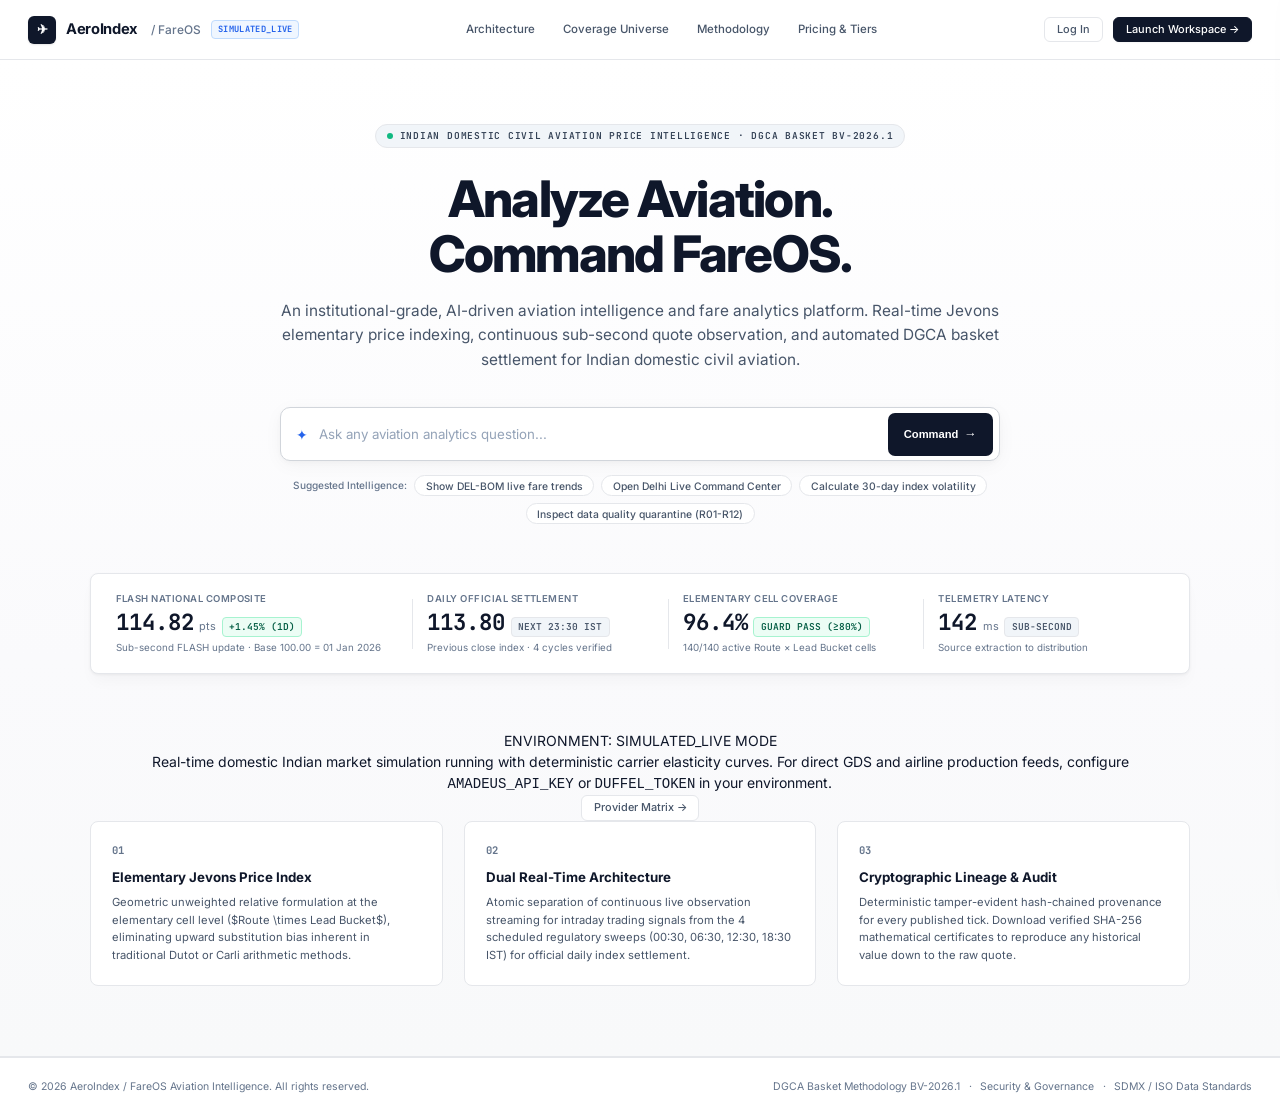
==== index.html @ e055ee06 "feat(ux): rebuild anomaly center into 25-chapter statistical anomaly and regime observatory" ====
<!DOCTYPE html>
<html lang="en">
<head>
  <meta charset="UTF-8">
  <meta name="viewport" content="width=device-width, initial-scale=1.0">
  <title>AeroIndex / FareOS — Real-Time Airfare Price Intelligence & Aviation Operating System</title>
  <meta name="description" content="Institutional airfare price intelligence platform for India. Real-time Jevons elementary index compilation, live Delhi departures command center, continuous observation streaming, and automated DGCA basket settlement.">
  <link rel="stylesheet" href="/styles.css">
  <link rel="preconnect" href="https://fonts.googleapis.com">
  <link rel="preconnect" href="https://fonts.gstatic.com" crossorigin>
  <link href="https://fonts.googleapis.com/css2?family=Inter:wght@400;500;600;700;800&family=JetBrains+Mono:wght@400;500;600;700&display=swap" rel="stylesheet">
</head>
<body class="light-mode">

  <!-- =========================================================================
       STAGE 1: PUBLIC WELCOME / LANDING PAGE (Editorial & Intelligent)
       ========================================================================= -->
  <div id="stage-landing" class="stage-view active">
    <!-- Public Header Navigation -->
    <header class="public-nav">
      <div class="public-nav-container">
        <div class="public-brand">
          <div class="brand-icon">✈</div>
          <span class="brand-title">AeroIndex</span>
          <span class="brand-sub">/ FareOS</span>
          <span class="brand-badge-mini" id="landing-mode-badge">SIMULATED_LIVE</span>
        </div>
        <div class="public-nav-links">
          <a href="#features" class="public-nav-link" id="link-product">Architecture</a>
          <a href="#coverage-universe" class="public-nav-link" id="link-coverage">Coverage Universe</a>
          <a href="#methodology" class="public-nav-link" id="link-documentation">Methodology</a>
          <a href="#pricing" class="public-nav-link" id="link-pricing">Pricing & Tiers</a>
        </div>
        <div class="public-nav-actions">
          <button class="btn btn-ghost" id="btn-landing-login">Log In</button>
          <button class="btn btn-primary" id="btn-landing-launch">Launch Workspace →</button>
        </div>
      </div>
    </header>

    <!-- Editorial Hero Section -->
    <section class="landing-hero">
      <div class="landing-hero-container">
        <div class="editorial-eyebrow">
          <span class="eyebrow-dot"></span>
          <span>INDIAN DOMESTIC CIVIL AVIATION PRICE INTELLIGENCE · DGCA BASKET BV-2026.1</span>
        </div>
        
        <h1 class="landing-title">
          Analyze Aviation.<br>Command FareOS.
        </h1>
        
        <p class="landing-subtitle">
          An institutional-grade, AI-driven aviation intelligence and fare analytics platform. Real-time Jevons elementary price indexing, continuous sub-second quote observation, and automated DGCA basket settlement for Indian domestic civil aviation.
        </p>

        <!-- Central Query Experience -->
        <div class="central-query-wrapper">
          <form class="central-query-box" id="landing-query-form">
            <span class="query-icon">✦</span>
            <input 
              type="text" 
              class="query-input" 
              id="landing-query-input" 
              placeholder="Ask any aviation analytics question..."
              autocomplete="off"
            />
            <button type="submit" class="query-submit-btn">
              <span>Command</span>
              <span class="query-arrow">→</span>
            </button>
          </form>

          <!-- Quick Action Pills -->
          <div class="quick-actions-strip">
            <span class="quick-actions-label">Suggested Intelligence:</span>
            <button class="quick-pill" data-query="Show DEL-BOM live fare trends" data-target="delhi-live">
              Show DEL-BOM live fare trends
            </button>
            <button class="quick-pill" data-query="Open Delhi Live Command Center" data-target="delhi-live">
              Open Delhi Live Command Center
            </button>
            <button class="quick-pill" data-query="Calculate 30-day index volatility" data-target="elasticity">
              Calculate 30-day index volatility
            </button>
            <button class="quick-pill" data-query="Inspect data quality quarantine" data-target="quality">
              Inspect data quality quarantine (R01-R12)
            </button>
          </div>
        </div>

        <!-- Live Intelligence Telegraph Strip -->
        <div class="landing-telegraph-card">
          <div class="telegraph-col hero-col">
            <span class="telegraph-label">Flash National Composite</span>
            <div class="telegraph-val-row">
              <span class="telegraph-val" id="landing-telegraph-flash">114.82</span>
              <span class="telegraph-unit">pts</span>
              <span class="kpi-badge" id="landing-telegraph-change">+1.45% (1D)</span>
            </div>
            <span class="telegraph-sub">Sub-second FLASH update · Base 100.00 = 01 Jan 2026</span>
          </div>

          <div class="telegraph-divider"></div>

          <div class="telegraph-col">
            <span class="telegraph-label">Daily Official Settlement</span>
            <div class="telegraph-val-row">
              <span class="telegraph-val">113.80</span>
              <span class="kpi-badge neutral">NEXT 23:30 IST</span>
            </div>
            <span class="telegraph-sub">Previous close index · 4 cycles verified</span>
          </div>

          <div class="telegraph-divider"></div>

          <div class="telegraph-col">
            <span class="telegraph-label">Elementary Cell Coverage</span>
            <div class="telegraph-val-row">
              <span class="telegraph-val">96.4%</span>
              <span class="kpi-badge">GUARD PASS (≥80%)</span>
            </div>
            <span class="telegraph-sub">140/140 active Route × Lead Bucket cells</span>
          </div>

          <div class="telegraph-divider"></div>

          <div class="telegraph-col">
            <span class="telegraph-label">Telemetry Latency</span>
            <div class="telegraph-val-row">
              <span class="telegraph-val">142</span>
              <span class="telegraph-unit">ms</span>
              <span class="kpi-badge neutral">SUB-SECOND</span>
            </div>
            <span class="telegraph-sub">Source extraction to distribution</span>
          </div>
        </div>

        <!-- Provider Status & Operational Notice -->
        <div class="landing-provider-banner">
          <div class="provider-banner-left">
            <div class="provider-mode-tag">
              <span class="mode-pulse"></span>
              <span>ENVIRONMENT: SIMULATED_LIVE MODE</span>
            </div>
            <p class="provider-banner-text">
              Real-time domestic Indian market simulation running with deterministic carrier elasticity curves. For direct GDS and airline production feeds, configure <code>AMADEUS_API_KEY</code> or <code>DUFFEL_TOKEN</code> in your environment.
            </p>
          </div>
          <button class="btn btn-ghost" id="btn-landing-prov-status">Provider Matrix →</button>
        </div>

        <!-- Editorial Architecture Overview (3 Pillars) -->
        <div class="landing-pillars-grid" id="features">
          <div class="pillar-card">
            <div class="pillar-num">01</div>
            <h3 class="pillar-title">Elementary Jevons Price Index</h3>
            <p class="pillar-desc">
              Geometric unweighted relative formulation at the elementary cell level ($Route \times Lead Bucket$), eliminating upward substitution bias inherent in traditional Dutot or Carli arithmetic methods.
            </p>
          </div>

          <div class="pillar-card">
            <div class="pillar-num">02</div>
            <h3 class="pillar-title">Dual Real-Time Architecture</h3>
            <p class="pillar-desc">
              Atomic separation of continuous live observation streaming for intraday trading signals from the 4 scheduled regulatory sweeps (00:30, 06:30, 12:30, 18:30 IST) for official daily index settlement.
            </p>
          </div>

          <div class="pillar-card">
            <div class="pillar-num">03</div>
            <h3 class="pillar-title">Cryptographic Lineage & Audit</h3>
            <p class="pillar-desc">
              Deterministic tamper-evident hash-chained provenance for every published tick. Download verified SHA-256 mathematical certificates to reproduce any historical value down to the raw quote.
            </p>
          </div>
        </div>
      </div>
    </section>

    <!-- Public Footer -->
    <footer class="public-footer">
      <div class="public-footer-container">
        <span>© 2026 AeroIndex / FareOS Aviation Intelligence. All rights reserved.</span>
        <div class="footer-links">
          <span>DGCA Basket Methodology BV-2026.1</span>
          <span>·</span>
          <span>Security & Governance</span>
          <span>·</span>
          <span>SDMX / ISO Data Standards</span>
        </div>
      </div>
    </footer>
  </div>

  <!-- =========================================================================
       STAGE 2: AUTHENTICATION (Chess.com-Style Focused Gateway)
       ========================================================================= -->
  <div id="stage-auth" class="stage-view">
    <div class="auth-page-container">
      <div class="auth-top-bar">
        <button class="btn btn-ghost" id="btn-auth-back">
          ← Back to AeroIndex
        </button>
        <div class="public-brand">
          <div class="brand-icon">✈</div>
          <span class="brand-title">AeroIndex</span>
          <span class="brand-sub">/ FareOS</span>
        </div>
        <div style="width: 140px;"></div>
      </div>

      <div class="auth-card-wrapper">
        <div class="auth-card">
          <div class="auth-card-header">
            <div class="auth-icon-badge">🔒</div>
            <h2 class="auth-card-title">Sign In to FareOS Workspace</h2>
            <p class="auth-card-subtitle">Institutional Access Gateway · Terminal v2.6</p>
          </div>

          <form id="auth-page-form" class="auth-form-content">
            <div class="form-group">
              <label class="form-label" for="page-auth-email">Email Address / Terminal ID</label>
              <div class="input-with-icon">
                <span class="input-icon">✉</span>
                <input 
                  type="email" 
                  class="form-input" 
                  id="page-auth-email" 
                  value="analyst@aeroindex.in" 
                  placeholder="analyst@aeroindex.in" 
                  required
                />
              </div>
            </div>

            <div class="form-group">
              <label class="form-label" for="page-auth-password">Password</label>
              <div class="input-with-icon">
                <span class="input-icon">🔑</span>
                <input 
                  type="password" 
                  class="form-input" 
                  id="page-auth-password" 
                  value="Admin@FareOS2026" 
                  placeholder="••••••••••••" 
                  required
                />
              </div>
            </div>

            <div class="auth-options-row">
              <label class="remember-label">
                <input type="checkbox" id="auth-remember-me" checked>
                <span>Remember this terminal</span>
              </label>
              <a href="#" class="forgot-link" id="link-forgot-pass">Forgot Password?</a>
            </div>

            <button type="submit" class="btn btn-primary auth-submit-btn" id="btn-login-page-submit">
              Log In to Workspace
            </button>
          </form>

          <div class="auth-divider">
            <span>OR SINGLE SIGN-ON</span>
          </div>

          <button type="button" class="btn btn-ghost auth-sso-btn" id="btn-sso-login">
            <span class="sso-badge">SSO</span>
            <span>Authenticate via Enterprise SAML / Okta</span>
          </button>

          <div class="auth-footer-note">
            Protected by SHA-256 session attestation and Argon2id key derivation.
          </div>
        </div>
      </div>
    </div>
  </div>

  <!-- =========================================================================
       STAGE 3: AUTHENTICATED WORKSPACE (Persistent Left Sidebar Architecture)
       ========================================================================= -->
  <div id="stage-workspace" class="stage-view">
    <div class="workspace-layout">
      <!-- Persistent Left Sidebar (38 Features Organized into 7 Groups) -->
      <aside class="workspace-sidebar">
        <!-- Brand & Workspace Switcher -->
        <div class="sidebar-brand-area">
          <div class="sidebar-brand-top">
            <div class="brand-icon">✈</div>
            <div>
              <span class="brand-title">AeroIndex</span>
              <span class="brand-sub">/ FareOS</span>
            </div>
          </div>
          <!-- Workspace Switcher Pill -->
          <div class="workspace-switcher" title="Active Airfare Intelligence Workspace">
            <div class="switcher-dot"></div>
            <div class="switcher-info">
              <span class="switcher-label">WORKSPACE</span>
              <span class="switcher-name">Delhi Live & DGCA National</span>
            </div>
            <span class="switcher-caret">▾</span>
          </div>
        </div>

        <!-- Sidebar Navigation List (All 38 Items) -->
        <nav class="sidebar-nav">
          
          <!-- GROUP 1: OVERVIEW & CORE ANALYTICS -->
          <div class="sidebar-section-label">OVERVIEW & CORE ANALYTICS</div>
          
          <button class="sidebar-nav-item active" data-tab="overview">
            <span class="nav-item-icon">📊</span>
            <span class="nav-item-num">01</span>
            <span class="nav-item-text">Overview Mission Control</span>
          </button>

          <button class="sidebar-nav-item live-pulse-item" data-tab="delhi-live">
            <span class="nav-item-icon">⚡</span>
            <span class="nav-item-num">02</span>
            <span class="nav-item-text">Delhi Live Command Center</span>
            <span class="sidebar-badge-live">LIVE</span>
          </button>

          <button class="sidebar-nav-item" data-tab="explorer">
            <span class="nav-item-icon">📈</span>
            <span class="nav-item-num">03</span>
            <span class="nav-item-text">Index Explorer</span>
          </button>

          <button class="sidebar-nav-item" data-tab="routes">
            <span class="nav-item-icon">🗺️</span>
            <span class="nav-item-num">04</span>
            <span class="nav-item-text">Route Intelligence & Heatmap</span>
          </button>

          <button class="sidebar-nav-item" data-tab="flights">
            <span class="nav-item-icon">🛫</span>
            <span class="nav-item-num">05</span>
            <span class="nav-item-text">Flight Intelligence</span>
          </button>

          <button class="sidebar-nav-item" data-tab="elasticity">
            <span class="nav-item-icon">📉</span>
            <span class="nav-item-num">06</span>
            <span class="nav-item-text">Lead-Time Intelligence</span>
          </button>

          <button class="sidebar-nav-item" data-tab="carriers">
            <span class="nav-item-icon">✈️</span>
            <span class="nav-item-num">07</span>
            <span class="nav-item-text">Carrier Intelligence</span>
          </button>

          <button class="sidebar-nav-item" data-tab="channels">
            <span class="nav-item-icon">🌐</span>
            <span class="nav-item-num">08</span>
            <span class="nav-item-text">Channel Intelligence</span>
          </button>

          <button class="sidebar-nav-item" data-tab="components">
            <span class="nav-item-icon">📑</span>
            <span class="nav-item-num">09</span>
            <span class="nav-item-text">Fare Components</span>
          </button>

          <button class="sidebar-nav-item" data-tab="waterfall">
            <span class="nav-item-icon">🌊</span>
            <span class="nav-item-num">10</span>
            <span class="nav-item-text">What-Moved Waterfall</span>
          </button>

          <button class="sidebar-nav-item" data-tab="forecast">
            <span class="nav-item-icon">🔮</span>
            <span class="nav-item-num">11</span>
            <span class="nav-item-text">Nowcast & Forecast</span>
          </button>

          <button class="sidebar-nav-item" data-tab="anomalies">
            <span class="nav-item-icon">⚠️</span>
            <span class="nav-item-num">12</span>
            <span class="nav-item-text">Anomaly Center</span>
          </button>

          <!-- GROUP 2: DATA & OPERATIONS -->
          <div class="sidebar-section-label">DATA & OPERATIONS</div>

          <button class="sidebar-nav-item" data-tab="coverage">
            <span class="nav-item-icon">🌐</span>
            <span class="nav-item-num">13</span>
            <span class="nav-item-text">National Coverage Matrix</span>
          </button>

          <button class="sidebar-nav-item" data-tab="sources">
            <span class="nav-item-icon">🔌</span>
            <span class="nav-item-num">14</span>
            <span class="nav-item-text">Source Health & Quotas</span>
          </button>

          <button class="sidebar-nav-item" data-tab="pipeline">
            <span class="nav-item-icon">⚙️</span>
            <span class="nav-item-num">15</span>
            <span class="nav-item-text">Pipeline Monitor</span>
          </button>

          <button class="sidebar-nav-item" data-tab="quality">
            <span class="nav-item-icon">🛡️</span>
            <span class="nav-item-num">16</span>
            <span class="nav-item-text">Quality Review (R01-R12)</span>
          </button>

          <button class="sidebar-nav-item" data-tab="events">
            <span class="nav-item-icon">📅</span>
            <span class="nav-item-num">17</span>
            <span class="nav-item-text">Festival & Event Calendar</span>
          </button>

          <!-- GROUP 3: RESEARCH & MODELING -->
          <div class="sidebar-section-label">RESEARCH & MODELING</div>

          <button class="sidebar-nav-item" data-tab="backtest">
            <span class="nav-item-icon">🧪</span>
            <span class="nav-item-num">18</span>
            <span class="nav-item-text">Backtest Lab (DGCA Replay)</span>
          </button>

          <button class="sidebar-nav-item" data-tab="scenario">
            <span class="nav-item-icon">🎛️</span>
            <span class="nav-item-num">19</span>
            <span class="nav-item-text">Scenario & Shock Lab</span>
          </button>

          <button class="sidebar-nav-item" data-tab="savings">
            <span class="nav-item-icon">💰</span>
            <span class="nav-item-num">20</span>
            <span class="nav-item-text">Booking Savings Simulator</span>
          </button>

          <button class="sidebar-nav-item" data-tab="cpi-bridge">
            <span class="nav-item-icon">🏛️</span>
            <span class="nav-item-num">21</span>
            <span class="nav-item-text">CPI Transport Bridge</span>
          </button>

          <button class="sidebar-nav-item" data-tab="saved-views">
            <span class="nav-item-icon">⭐</span>
            <span class="nav-item-num">22</span>
            <span class="nav-item-text">Saved Watchlists & Views</span>
          </button>

          <button class="sidebar-nav-item" data-tab="comparison">
            <span class="nav-item-icon">⚖️</span>
            <span class="nav-item-num">23</span>
            <span class="nav-item-text">Comparison Workspace</span>
          </button>

          <!-- GROUP 4: GOVERNANCE & TRUST -->
          <div class="sidebar-section-label">GOVERNANCE & TRUST</div>

          <button class="sidebar-nav-item" data-tab="methodology">
            <span class="nav-item-icon">📖</span>
            <span class="nav-item-num">24</span>
            <span class="nav-item-text">Methodology & Formulas</span>
          </button>

          <button class="sidebar-nav-item" data-tab="provenance">
            <span class="nav-item-icon">🔍</span>
            <span class="nav-item-num">25</span>
            <span class="nav-item-text">Data Lineage & Provenance</span>
          </button>

          <button class="sidebar-nav-item" data-tab="reproduce">
            <span class="nav-item-icon">🧮</span>
            <span class="nav-item-num">26</span>
            <span class="nav-item-text">Reproduce Number Sandbox</span>
          </button>

          <button class="sidebar-nav-item" data-tab="revisions">
            <span class="nav-item-icon">📝</span>
            <span class="nav-item-num">27</span>
            <span class="nav-item-text">Revision & Gatekeeper Log</span>
          </button>

          <button class="sidebar-nav-item" data-tab="audit-log">
            <span class="nav-item-icon">🔐</span>
            <span class="nav-item-num">28</span>
            <span class="nav-item-text">Tamper-Evident Audit Log</span>
          </button>

          <!-- GROUP 5: PLATFORM & DEVELOPERS -->
          <div class="sidebar-section-label">PLATFORM & DEVELOPERS</div>

          <button class="sidebar-nav-item" data-tab="reports">
            <span class="nav-item-icon">📄</span>
            <span class="nav-item-num">29</span>
            <span class="nav-item-text">Report Builder (PDF / SDMX)</span>
          </button>

          <button class="sidebar-nav-item" data-tab="api-dev">
            <span class="nav-item-icon">💻</span>
            <span class="nav-item-num">30</span>
            <span class="nav-item-text">API & Developer Explorer</span>
          </button>

          <button class="sidebar-nav-item" data-tab="datasets">
            <span class="nav-item-icon">💾</span>
            <span class="nav-item-num">31</span>
            <span class="nav-item-text">Versioned Dataset Releases</span>
          </button>

          <button class="sidebar-nav-item" data-tab="custom-index">
            <span class="nav-item-icon">🛠️</span>
            <span class="nav-item-num">32</span>
            <span class="nav-item-text">Custom Index Builder</span>
          </button>

          <button class="sidebar-nav-item" data-tab="custom-baskets">
            <span class="nav-item-icon">🧺</span>
            <span class="nav-item-num">33</span>
            <span class="nav-item-text">Custom Tenant Baskets</span>
          </button>

          <!-- GROUP 6: ADMINISTRATION -->
          <div class="sidebar-section-label">ADMINISTRATION</div>

          <button class="sidebar-nav-item" data-tab="users">
            <span class="nav-item-icon">👥</span>
            <span class="nav-item-num">34</span>
            <span class="nav-item-text">Users & RBAC Roles</span>
          </button>

          <button class="sidebar-nav-item" data-tab="security">
            <span class="nav-item-icon">🛡️</span>
            <span class="nav-item-num">35</span>
            <span class="nav-item-text">Security, MFA & Sessions</span>
          </button>

          <button class="sidebar-nav-item" data-tab="billing">
            <span class="nav-item-icon">💳</span>
            <span class="nav-item-num">36</span>
            <span class="nav-item-text">Billing, Quotas & Plans</span>
          </button>

          <button class="sidebar-nav-item" data-tab="tenant-settings">
            <span class="nav-item-icon">🏢</span>
            <span class="nav-item-num">37</span>
            <span class="nav-item-text">Tenant Settings</span>
          </button>

          <!-- GROUP 7: AI ASSISTANT -->
          <div class="sidebar-section-label">INTELLIGENCE AGENT</div>

          <button class="sidebar-nav-item ai-agent-item" data-tab="ai-analyst">
            <span class="nav-item-icon">✦</span>
            <span class="nav-item-num">38</span>
            <span class="nav-item-text">Ask AeroIndex AI Analyst</span>
          </button>

        </nav>

        <!-- Sidebar Footer -->
        <div class="sidebar-footer">
          <div class="sidebar-user-card">
            <div class="user-avatar">AA</div>
            <div class="user-details">
              <span class="user-name">Senior Airfare Analyst</span>
              <span class="user-role">DGCA Intelligence Desk</span>
            </div>
          </div>
          
          <div class="sidebar-system-mode">
            <span class="mode-dot"></span>
            <span>Light Mode · Calibrated</span>
          </div>

          <div class="sidebar-action-row">
            <button class="sidebar-link-btn" id="btn-sidebar-home" title="Return to Public Overview">
              <span>Home</span>
            </button>
            <span class="sidebar-action-divider">|</span>
            <button class="sidebar-link-btn" id="btn-sidebar-logout" title="Sign Out of Terminal">
              <span>Log Out</span>
            </button>
          </div>
        </div>
      </aside>

      <!-- Main Workspace Viewport -->
      <div class="workspace-main">
        <!-- Top Telemetry & Live Ticker Bar -->
        <header class="workspace-topbar">
          <!-- Live Ticker Ribbon -->
          <div class="topbar-ticker-container">
            <div class="ticker-label">
              <span>●</span> LIVE STREAM
            </div>
            <div class="ticker-viewport">
              <div class="ticker-track" id="ticker-track">
                <div class="ticker-item">
                  <span class="ticker-code">6E-2041</span>
                  <span class="ticker-route">DEL → BOM</span>
                  <span class="ticker-price">₹4,890</span>
                  <span class="ticker-latency">112ms</span>
                </div>
                <div class="ticker-item">
                  <span class="ticker-code">AI-805</span>
                  <span class="ticker-route">DEL → BLR</span>
                  <span class="ticker-price up">₹6,120</span>
                  <span class="ticker-latency">145ms</span>
                </div>
                <div class="ticker-item">
                  <span class="ticker-code">QP-1102</span>
                  <span class="ticker-route">DEL → BLR</span>
                  <span class="ticker-price">₹5,850</span>
                  <span class="ticker-latency">98ms</span>
                </div>
                <div class="ticker-item">
                  <span class="ticker-code">IX-1284</span>
                  <span class="ticker-route">DEL → GOI</span>
                  <span class="ticker-price">₹3,890</span>
                  <span class="ticker-latency">130ms</span>
                </div>
              </div>
            </div>
          </div>

          <!-- System Status Indicators & Telemetry -->
          <div class="topbar-system-indicators">
            <!-- Command Palette Trigger -->
            <button class="topbar-search-trigger" id="btn-cmd-palette" title="Universal Search (⌘K)">
              <span class="search-icon">🔍</span>
              <span class="search-placeholder">Search flights, routes, indices...</span>
              <kbd class="search-kbd">⌘K</kbd>
            </button>

            <span class="brand-badge" id="data-mode-badge">SIMULATED_LIVE</span>
            
            <div class="status-banner">
              <div class="status-pill">
                <div class="pulse-dot" id="pulse-indicator"></div>
                <span id="freshness-status-text">FRESH</span>
              </div>
              <div class="status-divider"></div>
              <div>
                <span class="header-telemetry-label">Latency:</span>
                <span id="e2e-latency-val" class="header-telemetry-val">142 ms</span>
              </div>
              <div class="status-divider"></div>
              <div>
                <span class="header-telemetry-label">Coverage:</span>
                <span id="coverage-val" class="header-telemetry-val">96.4%</span>
              </div>
              <div class="status-divider"></div>
              <div>
                <span class="header-telemetry-label">Quotes:</span>
                <span id="quote-count-val" class="header-telemetry-val">18,450</span>
              </div>
            </div>

            <!-- Workspace Action Controls -->
            <div class="topbar-actions">
              <button class="btn btn-ghost" id="btn-burst" title="Simulate immediate live observation burst">
                ⚡ Burst Ingest
              </button>
              <button class="btn btn-accent" id="btn-provenance" title="Inspect mathematical formula & cryptographic audit">
                Reproduce This #
              </button>
              <button class="btn btn-primary" id="btn-open-ai-chat" title="Open Ask AeroIndex AI Analyst">
                ✦ Ask AI
              </button>
            </div>
          </div>
        </header>

        <!-- Main Workspace Analytics Panes (Dynamic Content) -->
        <main class="workspace-content" id="workspace-content-pane">

          <!-- TAB 01: OVERVIEW MISSION CONTROL -->
          <section class="tab-pane active" id="pane-overview">
            <!-- Distinction Banner: Coverage Universe vs Official Index Basket -->
            <div class="concept-distinction-banner">
              <div class="distinction-tag">METHODOLOGICAL PRINCIPLE</div>
              <div class="distinction-text">
                <strong>Raw Coverage Universe (1,284 Flights / 40+ Destinations) ≠ Official Index Basket (20 DGCA Routes × 7 Lead Buckets = 140 Cells).</strong>
                Flights throughout India are continuously ingested, while the official index strictly applies DGCA passenger traffic weighting with an 80% coverage guard.
              </div>
            </div>

            <!-- 4 Primary Metric Tiles -->
            <div class="kpi-grid">
              <!-- Visual Hero: Flash National Composite -->
              <div class="kpi-card hero-kpi">
                <div class="kpi-header">
                  <span class="kpi-label">Flash National Composite</span>
                  <span class="kpi-badge" id="kpi-change-badge">+1.45% (1D)</span>
                </div>
                <div class="kpi-value" id="kpi-index-val">
                  114.82
                  <span class="kpi-value-unit">pts</span>
                </div>
                <div class="kpi-subtext">Base 100.00 = 01 Jan 2026 · Sub-second FLASH update</div>
              </div>

              <!-- Metric 2: Elementary Cell Coverage -->
              <div class="kpi-card">
                <div class="kpi-header">
                  <span class="kpi-label">Elementary Cell Coverage</span>
                  <span class="kpi-badge" id="kpi-guard-badge">GUARD PASS (≥80%)</span>
                </div>
                <div class="kpi-value" id="kpi-coverage-val">
                  96.4%
                </div>
                <div class="kpi-subtext">140/140 active Route × Lead Bucket cells</div>
              </div>

              <!-- Metric 3: Live Observation Latency -->
              <div class="kpi-card">
                <div class="kpi-header">
                  <span class="kpi-label">Live Observation Latency</span>
                  <span class="kpi-badge neutral">SUB-SECOND</span>
                </div>
                <div class="kpi-value" id="kpi-latency-val">
                  142 <span class="kpi-value-unit">ms</span>
                </div>
                <div class="kpi-subtext">Source extraction to index tick distribution</div>
              </div>

              <!-- Metric 4: Daily Official Settlement -->
              <div class="kpi-card">
                <div class="kpi-header">
                  <span class="kpi-label">Daily Official Settlement</span>
                  <span class="kpi-badge neutral">NEXT 23:30 IST</span>
                </div>
                <div class="kpi-value">
                  113.80
                </div>
                <div class="kpi-subtext">Previous Close Settled Index · 4 Cycles Verified</div>
              </div>
            </div>

            <!-- Chart & Top Metro Corridors Split -->
            <div class="grid-2-col">
              <!-- Institutional Analytics Chart -->
              <div class="glass-panel chart-container">
                <div class="chart-header">
                  <div>
                    <h2 class="chart-title">AeroIndex Trend — National Composite (APIX-NAT-COMP)</h2>
                    <div class="chart-subtitle">
                      Geometric Jevons calculation with DGCA passenger traffic weighting
                    </div>
                  </div>
                  <div class="chart-controls">
                    <button class="filter-btn" data-days="7">7D</button>
                    <button class="filter-btn active" data-days="30">30D</button>
                    <button class="filter-btn" data-days="90">90D</button>
                  </div>
                </div>
                
                <div class="chart-wrapper">
                  <div class="chart-tooltip" id="chart-tooltip">
                    <div class="chart-tooltip-date" id="tooltip-date">24 Sep 2026</div>
                    <div class="chart-tooltip-value" id="tooltip-val">114.82 pts</div>
                  </div>
                  <svg class="svg-chart" id="primary-chart" viewBox="0 0 800 310">
                    <defs>
                      <linearGradient id="chartGrad" x1="0" y1="0" x2="0" y2="1">
                        <stop offset="0%" stop-color="#2563EB" stop-opacity="0.08"/>
                        <stop offset="100%" stop-color="#2563EB" stop-opacity="0.00"/>
                      </linearGradient>
                    </defs>
                    <g id="chart-grid"></g>
                    <path id="chart-area" d="" fill="url(#chartGrad)"/>
                    <path id="chart-line" d="" fill="none" stroke="#2563EB" stroke-width="2" stroke-linecap="round"/>
                    <line id="chart-crosshair" x1="0" y1="0" x2="0" y2="280" stroke="#CBD5E1" stroke-width="1" stroke-dasharray="3 3" style="display: none;"/>
                    <circle id="chart-current-point" cx="770" cy="80" r="4.5" fill="#2563EB" stroke="#FFFFFF" stroke-width="2"/>
                  </svg>
                </div>
              </div>

              <!-- Top Metro Corridors Institutional Table -->
              <div class="glass-panel table-card">
                <div class="chart-header">
                  <div>
                    <h3 class="chart-title">Top Metro Corridors</h3>
                    <div class="chart-subtitle">High-density passenger trunk routes</div>
                  </div>
                  <span class="brand-badge">LIVE</span>
                </div>
                <table class="heatmap-table">
                  <thead>
                    <tr>
                      <th>Route</th>
                      <th>Avg Fare</th>
                      <th>1D Index</th>
                    </tr>
                  </thead>
                  <tbody id="top-routes-tbody">
                    <tr>
                      <td><span class="route-code-badge">DEL-BOM</span></td>
                      <td>₹4,890</td>
                      <td><span class="heat-cell heat-high">116.4</span></td>
                    </tr>
                    <tr>
                      <td><span class="route-code-badge">DEL-BLR</span></td>
                      <td>₹6,240</td>
                      <td><span class="heat-cell heat-high">118.2</span></td>
                    </tr>
                    <tr>
                      <td><span class="route-code-badge">BOM-BLR</span></td>
                      <td>₹3,920</td>
                      <td><span class="heat-cell heat-mid">112.5</span></td>
                    </tr>
                    <tr>
                      <td><span class="route-code-badge">DEL-HYD</span></td>
                      <td>₹4,560</td>
                      <td><span class="heat-cell heat-mid">113.1</span></td>
                    </tr>
                    <tr>
                      <td><span class="route-code-badge">BOM-GOI</span></td>
                      <td>₹3,410</td>
                      <td><span class="heat-cell heat-low">108.9</span></td>
                    </tr>
                  </tbody>
                </table>
              </div>
            </div>
          </section>

          <!-- TAB 02: DELHI LIVE COMMAND CENTER -->
          <section class="tab-pane" id="pane-delhi-live">
            <!-- Delhi Command Center Header Ribbon -->
            <div class="delhi-live-top-ribbon">
              <div class="ribbon-brand">
                <span class="live-dot-pulse"></span>
                <div>
                  <h2 class="delhi-title">DELHI / IGI (DEL) DOMESTIC COMMAND CENTER</h2>
                  <div class="delhi-sub">Indira Gandhi International Airport · Real-Time Departure & Fare Stream</div>
                </div>
              </div>

              <div class="delhi-telemetry-group">
                <div class="telemetry-box">
                  <span class="telemetry-lbl">FLIGHTS DISCOVERED</span>
                  <span class="telemetry-num" id="delhi-tracked-count">84 departures</span>
                </div>
                <div class="telemetry-box">
                  <span class="telemetry-lbl">DESTINATIONS</span>
                  <span class="telemetry-num">40+ connected</span>
                </div>
                <div class="telemetry-box">
                  <span class="telemetry-lbl">AUTO-REFRESH</span>
                  <span class="telemetry-num status-active">10s (ACTIVE)</span>
                </div>
                <div class="telemetry-box">
                  <span class="telemetry-lbl">SOURCE MODE</span>
                  <span class="telemetry-num" id="delhi-source-mode">SIMULATED_LIVE</span>
                </div>
              </div>
            </div>

            <!-- Delhi Flight Departures Live Table -->
            <div class="glass-panel table-card" style="margin-bottom: 1.5rem;">
              <div class="chart-header">
                <div>
                  <h3 class="chart-title">Live Domestic Departures & Spot Fares (Indira Gandhi Airport)</h3>
                  <div class="chart-subtitle">All scheduled passenger flights, operating carriers, and decomposed fare families</div>
                </div>
                <div class="table-actions">
                  <input type="text" class="table-search-input" id="delhi-flight-search" placeholder="Filter by flight or destination (e.g. BOM, AI805)..." />
                </div>
              </div>
              <div class="table-scroll-container">
                <table class="heatmap-table live-departures-table">
                  <thead>
                    <tr>
                      <th>Flight</th>
                      <th>Airline</th>
                      <th>Dest</th>
                      <th>Sched Dep</th>
                      <th>Term</th>
                      <th>Aircraft</th>
                      <th>Status</th>
                      <th>Fare Family</th>
                      <th>Base Fare</th>
                      <th>Taxes & Fees</th>
                      <th>Total Fare</th>
                      <th>Seats</th>
                      <th>Freshness</th>
                      <th>Price Move</th>
                    </tr>
                  </thead>
                  <tbody id="delhi-departures-tbody">
                    <!-- Populated dynamically via JS -->
                  </tbody>
                </table>
              </div>
            </div>

            <!-- Delhi Visual Analytics Split: Airport Flow Map & Price Movement Feed -->
            <div class="grid-2-col">
              <!-- Radial Flow Map -->
              <div class="glass-panel flow-map-container">
                <div class="chart-header">
                  <div>
                    <h3 class="chart-title">Delhi Radial Corridor Flow & Price Pressure</h3>
                    <div class="chart-subtitle">Thickness represents scheduled daily frequency; node size indicates seat volume</div>
                  </div>
                </div>
                <svg class="delhi-radial-map-svg" viewBox="0 0 600 460" id="delhi-radial-svg">
                  <!-- Generated dynamically in JS -->
                </svg>
              </div>

              <!-- Live Price Movement Feed -->
              <div class="glass-panel table-card">
                <div class="chart-header">
                  <div>
                    <h3 class="chart-title">Live Spot Price Movement Feed</h3>
                    <div class="chart-subtitle">Real-time quote revalidations and price velocity</div>
                  </div>
                  <span class="brand-badge">STREAMING</span>
                </div>
                <div class="live-movements-stream" id="delhi-movements-feed">
                  <!-- Populated dynamically via JS -->
                </div>
              </div>
            </div>
          </section>

          <!-- TAB 03: INDEX EXPLORER -->
          <section class="tab-pane" id="pane-explorer">
            <div class="glass-panel chart-container" style="margin-bottom: 1.5rem;">
              <div class="chart-header">
                <div>
                  <h2 class="chart-title">Multi-Series Comparison Explorer</h2>
                  <div class="chart-subtitle">Compare National Composite vs Top-6 Metro vs Regional Connect</div>
                </div>
                <div style="display: flex; gap: 0.5rem;">
                  <button class="btn btn-ghost" id="btn-export-csv">Export CSV</button>
                  <button class="btn btn-ghost" id="btn-export-json">Export SDMX-JSON</button>
                </div>
              </div>
              <div style="display: flex; gap: 1.5rem; margin-bottom: 1rem; font-size: 0.78rem;">
                <label style="display: flex; align-items: center; gap: 0.4rem; color: var(--navy-900); font-weight: 500;">
                  <span style="display: inline-block; width: 10px; height: 10px; background: #2563EB; border-radius: 2px;"></span>
                  APIX-NAT-COMP (National Composite)
                </label>
                <label style="display: flex; align-items: center; gap: 0.4rem; color: var(--navy-900); font-weight: 500;">
                  <span style="display: inline-block; width: 10px; height: 10px; background: #059669; border-radius: 2px;"></span>
                  APIX-METRO (Top-6 Metro)
                </label>
                <label style="display: flex; align-items: center; gap: 0.4rem; color: var(--navy-900); font-weight: 500;">
                  <span style="display: inline-block; width: 10px; height: 10px; background: #D97706; border-radius: 2px;"></span>
                  APIX-REGIONAL (Regional Connect)
                </label>
              </div>
              <svg class="svg-chart" id="multi-chart" viewBox="0 0 800 310"></svg>
            </div>
          </section>

          <!-- TAB 04: ROUTE INTELLIGENCE & HEATMAP (RETHOUGHT MASTER ANALYTICAL STORY) -->
          <section class="tab-pane" id="pane-routes">
            <div class="route-intel-story-wrapper">

              <!-- =========================================================================
                   COMMAND HEADER
                   ========================================================================= -->
              <div class="command-header-box">
                <div class="story-eyebrow">
                  <span class="eyebrow-dot"></span>
                  <span>CIVIL AVIATION PRICE INTELLIGENCE · DGCA BASKET BV-2026.1</span>
                </div>
                <h1 class="story-title">ROUTE INTELLIGENCE</h1>
                <p class="story-subtitle">
                  India Domestic Fare Network — Real-time visibility into where domestic airfare is moving, how fast it is moving, and what is driving the change across Delhi departure corridors.
                </p>

                <!-- High-Level Real-Time Metrics Strip -->
                <div class="command-metrics-grid">
                  <div class="command-stat-card">
                    <span class="command-stat-num">42</span>
                    <span class="command-stat-lbl">Domestic Destinations</span>
                  </div>
                  <div class="command-stat-card">
                    <span class="command-stat-num">20</span>
                    <span class="command-stat-lbl">Basket Corridors</span>
                  </div>
                  <div class="command-stat-card">
                    <span class="command-stat-num" id="stat-tracked-flights">84</span>
                    <span class="command-stat-lbl">Flights Tracked</span>
                  </div>
                  <div class="command-stat-card">
                    <span class="command-stat-num" id="stat-quote-count">18,450</span>
                    <span class="command-stat-lbl">Quote Observations</span>
                  </div>
                  <div class="command-stat-card">
                    <span class="command-stat-num">4</span>
                    <span class="command-stat-lbl">Operating Carriers</span>
                  </div>
                  <div class="command-stat-card">
                    <span class="command-stat-num" id="stat-latency-ms">142 ms</span>
                    <span class="command-stat-lbl">Telemetry Latency</span>
                  </div>
                  <div class="command-stat-card">
                    <span class="command-stat-num" style="color: #6B21A8; font-size: 1.05rem;" id="stat-data-mode">SIMULATED_LIVE</span>
                    <span class="command-stat-lbl">Environment State</span>
                  </div>
                </div>

                <!-- Global Analytical Controls Bar -->
                <div class="command-controls-strip">
                  <div class="control-pill-group">
                    <span>Origin Hub:</span>
                    <select class="control-select-sleek" id="ctrl-origin-hub" disabled>
                      <option value="DEL" selected>DEL (Indira Gandhi Int'l, New Delhi)</option>
                    </select>
                  </div>
                  <div class="control-pill-group">
                    <span>Network:</span>
                    <select class="control-select-sleek" id="ctrl-network-type">
                      <option value="DOM" selected>India Domestic Network</option>
                      <option value="BASKET">Formal DGCA 20-Route Basket Only</option>
                    </select>
                  </div>
                  <div class="control-pill-group">
                    <span>Time Window:</span>
                    <select class="control-select-sleek" id="ctrl-time-window">
                      <option value="LIVE" selected>Live Rolling 4-Hour Window</option>
                      <option value="24H">Last 24 Hours</option>
                      <option value="7D">Trailing 7 Days</option>
                      <option value="30D">Trailing 30 Days</option>
                    </select>
                  </div>
                  <div class="control-pill-group">
                    <span>Carrier:</span>
                    <select class="control-select-sleek" id="ctrl-carrier-filter">
                      <option value="ALL" selected>All Carriers (6E, AI, SG, QP)</option>
                      <option value="6E">IndiGo (6E)</option>
                      <option value="AI">Air India (AI)</option>
                      <option value="SG">SpiceJet (SG)</option>
                      <option value="QP">Akasa Air (QP)</option>
                    </select>
                  </div>
                  <div class="control-pill-group">
                    <span>Metric:</span>
                    <select class="control-select-sleek" id="ctrl-metric-select" onchange="updateStoryMetrics(this.value)">
                      <option value="JEVONS" selected>Elementary Jevons Price (₹)</option>
                      <option value="DELTA">24-Hour Price Movement (%)</option>
                      <option value="VOLATILITY">Corridor Volatility (σ)</option>
                    </select>
                  </div>
                  <span class="data-state-pill state-calculated" style="margin-left: auto;">CALCULATED & VERIFIED</span>
                </div>
              </div>

              <!-- =========================================================================
                   SECTION 01: INDIA DOMESTIC AVIATION CORRIDOR FLOW MAP (VISUAL HERO)
                   ========================================================================= -->
              <div class="story-section">
                <div class="story-header">
                  <div class="story-eyebrow">
                    <span class="story-num-badge">01</span>
                    <span>GEOSPATIAL CORRIDOR FLOW & PRICE PRESSURES</span>
                  </div>
                  <h2 class="story-title">India Domestic Aviation Corridor Flow Map</h2>
                  <p class="story-subtitle">
                    Live spatial representation of direct departures from Delhi (DEL). Arc thickness corresponds to scheduled daily departure frequencies; arc intensity reflects real-time price acceleration. Click any corridor or airport to focus the downstream analytical story.
                  </p>
                </div>

                <div class="india-map-container" id="india-map-hero-wrapper">
                  <!-- Floating Map Top-Right Controls -->
                  <div class="map-floating-panel map-floating-controls">
                    <div style="font-size: 0.72rem; font-weight: 700; color: var(--navy-900); text-transform: uppercase;">Map View Mode</div>
                    <div style="display: flex; gap: 0.35rem;">
                      <button class="btn btn-ghost active" style="padding: 0.25rem 0.5rem; font-size: 0.72rem;" id="btn-map-metric-fare" onclick="setMapMetric('FARE')">Spot Fare</button>
                      <button class="btn btn-ghost" style="padding: 0.25rem 0.5rem; font-size: 0.72rem;" id="btn-map-metric-pct" onclick="setMapMetric('PCT')">% Move</button>
                      <button class="btn btn-ghost" style="padding: 0.25rem 0.5rem; font-size: 0.72rem;" id="btn-map-metric-freq" onclick="setMapMetric('FREQ')">Frequency</button>
                    </div>
                    <div style="display: flex; gap: 0.35rem; margin-top: 0.25rem;">
                      <button class="btn btn-ghost active" style="padding: 0.2rem 0.45rem; font-size: 0.68rem;" onclick="filterMapAirports('ALL')">All 42 Hubs</button>
                      <button class="btn btn-ghost" style="padding: 0.2rem 0.45rem; font-size: 0.68rem;" onclick="filterMapAirports('METRO')">Top 6 Metros</button>
                      <button class="btn btn-ghost" style="padding: 0.2rem 0.45rem; font-size: 0.68rem;" onclick="filterMapAirports('REGIONAL')">Regional</button>
                    </div>
                  </div>

                  <!-- Floating Map Bottom-Left Legend -->
                  <div class="map-floating-panel map-floating-legend">
                    <div style="font-weight: 700; color: var(--navy-900); margin-bottom: 0.2rem;">Map Legend</div>
                    <div style="display: flex; align-items: center; gap: 0.5rem;">
                      <span style="display: inline-block; width: 22px; height: 3px; background: #F43F5E;"></span>
                      <span>Price Surge (&gt;+5%)</span>
                    </div>
                    <div style="display: flex; align-items: center; gap: 0.5rem;">
                      <span style="display: inline-block; width: 22px; height: 3px; background: #10B981;"></span>
                      <span>Price Easing (&lt;−3%)</span>
                    </div>
                    <div style="display: flex; align-items: center; gap: 0.5rem;">
                      <span style="display: inline-block; width: 22px; height: 2px; background: #2563EB;"></span>
                      <span>Stable Flow (±3%)</span>
                    </div>
                    <div style="display: flex; align-items: center; gap: 0.5rem;">
                      <span style="display: inline-block; width: 8px; height: 8px; border-radius: 50%; background: #0F172A; border: 2px solid #F59E0B;"></span>
                      <span>DEL Primary Hub</span>
                    </div>
                  </div>

                  <!-- SVG Map with True Geodetic Projections & Flight Arcs -->
                  <svg class="india-flow-svg" viewBox="0 0 950 680" id="india-corridor-flow-svg">
                    <!-- Populated dynamically via JS renderIndiaFlowMap() -->
                  </svg>

                  <!-- Dynamic Map Hover Tooltip -->
                  <div class="map-interactive-tooltip" id="map-route-tooltip">
                    <!-- Populated dynamically on hover -->
                  </div>
                </div>
              </div>

              <!-- =========================================================================
                   SECTION 02: WHAT IS MOVING RIGHT NOW? (LIVE NETWORK PULSE)
                   ========================================================================= -->
              <div class="story-section">
                <div class="story-header">
                  <div class="story-eyebrow">
                    <span class="story-num-badge">02</span>
                    <span>HIGH-FREQUENCY TELEMETRY & VELOCITY</span>
                  </div>
                  <h2 class="story-title">What is Moving Right Now?</h2>
                  <p class="story-subtitle">
                    Live price velocity across the Delhi domestic network. Ranked corridor velocity reflects price drift over rolling observation cycles, paired with atomic incoming quote telemetry.
                  </p>
                </div>

                <div class="network-pulse-grid">
                  <!-- Left: Ranked Corridor Price Velocity Bars -->
                  <div class="glass-panel" style="background: #FFFFFF; padding: 1.5rem; border-radius: 8px;">
                    <div style="display: flex; justify-content: space-between; align-items: center; margin-bottom: 1rem;">
                      <div>
                        <h4 style="font-size: 0.9rem; font-weight: 700; color: var(--navy-900);">Ranked Corridor Movement (24h Price Shift)</h4>
                        <span style="font-size: 0.75rem; color: var(--text-muted);">Comparing current rolling elementary prices against baseline close</span>
                      </div>
                      <span class="data-state-pill state-calculated">CALCULATED</span>
                    </div>
                    <div class="velocity-bar-list" id="ranked-velocity-bars">
                      <!-- Rendered dynamically via JS -->
                    </div>
                  </div>

                  <!-- Right: Real-Time Quote Telemetry Feed -->
                  <div class="glass-panel" style="background: #FFFFFF; padding: 1.5rem; border-radius: 8px;">
                    <div style="display: flex; justify-content: space-between; align-items: center; margin-bottom: 1rem;">
                      <div>
                        <h4 style="font-size: 0.9rem; font-weight: 700; color: var(--navy-900);">Live Quote Ingestion Stream</h4>
                        <span style="font-size: 0.75rem; color: var(--text-muted);">Atomic fare quotes processed by R01-R12</span>
                      </div>
                      <span class="brand-badge">STREAMING</span>
                    </div>
                    <div class="live-movements-stream" id="live-route-stream-feed" style="max-height: 440px; overflow-y: auto;">
                      <!-- Real-time quote cards injected via JS -->
                    </div>
                  </div>
                </div>
              </div>

              <!-- =========================================================================
                   SECTION 03: LEAD-TIME PRICE INTELLIGENCE (FULL-WIDTH MATRIX)
                   ========================================================================= -->
              <div class="story-section">
                <div class="story-header">
                  <div class="story-eyebrow">
                    <span class="story-num-badge">03</span>
                    <span>ADVANCE PURCHASE DYNAMICS & YIELD TIERS</span>
                  </div>
                  <h2 class="story-title">How Early You Book Changes What You Pay</h2>
                  <p class="story-subtitle">
                    Fare behavior across advance-purchase windows for the Delhi domestic network. Moving from L60 (31–60 days advance) to L01 (same-day distress) reveals carrier yield urgency and volatility premiums.
                  </p>
                </div>

                <div class="full-matrix-container">
                  <div class="matrix-metric-toolbar">
                    <div style="display: flex; align-items: center; gap: 0.75rem;">
                      <span style="font-size: 0.8rem; font-weight: 700; color: var(--navy-900);">Metric Display:</span>
                      <button class="btn btn-ghost active" style="padding: 0.3rem 0.65rem; font-size: 0.75rem;" id="btn-matrix-jevons" onclick="switchMatrixMetric('JEVONS')">Elementary Jevons Price (₹)</button>
                      <button class="btn btn-ghost" style="padding: 0.3rem 0.65rem; font-size: 0.75rem;" id="btn-matrix-premium" onclick="switchMatrixMetric('PREMIUM')">Premium vs L14 Baseline (%)</button>
                      <button class="btn btn-ghost" style="padding: 0.3rem 0.65rem; font-size: 0.75rem;" id="btn-matrix-volatility" onclick="switchMatrixMetric('VOL')">Volatility (σ)</button>
                    </div>
                    <span class="data-state-pill state-calculated">CALCULATED (JEVONS)</span>
                  </div>

                  <table class="heatmap-table" id="heatmap-full-table">
                    <thead>
                      <tr>
                        <th>Corridor</th>
                        <th>Distance</th>
                        <th>Daily Flights</th>
                        <th>L01 (0-1d)</th>
                        <th>L03 (2-3d)</th>
                        <th>L07 (4-7d)</th>
                        <th>L14 (8-14d)</th>
                        <th>L21 (15-21d)</th>
                        <th>L30 (22-30d)</th>
                        <th>L60 (31-60d)</th>
                        <th>Surge Multiple</th>
                      </tr>
                    </thead>
                    <tbody id="heatmap-matrix-tbody">
                      <!-- Populated dynamically via JS -->
                    </tbody>
                  </table>
                </div>
              </div>

              <!-- =========================================================================
                   SECTION 04: FARE CURVES (DISPERSION & SURGE KNEES)
                   ========================================================================= -->
              <div class="story-section">
                <div class="story-header">
                  <div class="story-eyebrow">
                    <span class="story-num-badge">04</span>
                    <span>EMPIRICAL ADVANCE PURCHASE YIELD CURVES</span>
                  </div>
                  <h2 class="story-title">The Price Curve Changes as Departure Approaches</h2>
                  <p class="story-subtitle">
                    Empirical advance-purchase yield curves showing percentile dispersion bands (P10, P25, Median, P75, P90). Observe the steep "Surge Knee" at T-7 and T-3 days where carrier yield management shifts from volume fill to distress pricing.
                  </p>
                </div>

                <div class="curve-chart-card">
                  <div style="display: flex; justify-content: space-between; align-items: center; margin-bottom: 1rem;">
                    <div class="curve-corridor-pills" id="curve-corridor-selectors">
                      <button class="curve-corridor-pill active" onclick="selectCurveCorridor('DEL-BOM')">DEL → BOM (Mumbai)</button>
                      <button class="curve-corridor-pill" onclick="selectCurveCorridor('DEL-BLR')">DEL → BLR (Bengaluru)</button>
                      <button class="curve-corridor-pill" onclick="selectCurveCorridor('DEL-HYD')">DEL → HYD (Hyderabad)</button>
                      <button class="curve-corridor-pill" onclick="selectCurveCorridor('DEL-CCU')">DEL → CCU (Kolkata)</button>
                      <button class="curve-corridor-pill" onclick="selectCurveCorridor('DEL-GOI')">DEL → GOI (Goa)</button>
                      <button class="curve-corridor-pill" onclick="selectCurveCorridor('DEL-SXR')">DEL → SXR (Srinagar)</button>
                    </div>
                    <span class="data-state-pill state-calculated">EMPIRICAL PERCENTILES</span>
                  </div>

                  <svg class="svg-chart" id="advance-decay-curve-svg" viewBox="0 0 950 360" style="width: 100%; height: auto; max-height: 400px;">
                    <!-- Rendered dynamically via JS renderPriceCurves() -->
                  </svg>
                </div>
              </div>

              <!-- =========================================================================
                   SECTION 05: ROUTE COMPARISON & AIRLINE COMPETITION
                   ========================================================================= -->
              <div class="story-section">
                <div class="story-header">
                  <div class="story-eyebrow">
                    <span class="story-num-badge">05</span>
                    <span>TRUNK CORRIDOR BENCHMARKING & CARRIER YIELD</span>
                  </div>
                  <h2 class="story-title">How Do India's Major Corridors Differ?</h2>
                  <p class="story-subtitle">
                    Side-by-side comparative profiles of India's commercial, tech, and leisure trunk corridors, highlighting yield strategies, fare dispersion, and airline competition.
                  </p>
                </div>

                <!-- 4 Corridor Profile Cards -->
                <div class="comparison-corridors-grid">
                  <div class="corridor-profile-box active" onclick="focusComparisonCorridor('DEL-BOM')">
                    <div style="display: flex; justify-content: space-between; align-items: center; margin-bottom: 0.5rem;">
                      <strong style="font-family: var(--font-mono); font-size: 1.1rem;">DEL → BOM</strong>
                      <span class="data-state-pill state-calculated">COMMERCIAL TRUNK</span>
                    </div>
                    <div style="font-size: 0.8rem; color: var(--text-muted); margin-bottom: 0.75rem;">Mumbai · 1,148 km · 68 flights/day</div>
                    <div style="font-size: 1.4rem; font-weight: 800; font-family: var(--font-mono); color: var(--navy-900);">₹4,890</div>
                    <div style="font-size: 0.75rem; color: var(--emerald-ink); font-weight: 600;">Median: ₹4,850 · Volatility: ±8.2%</div>
                  </div>

                  <div class="corridor-profile-box" onclick="focusComparisonCorridor('DEL-BLR')">
                    <div style="display: flex; justify-content: space-between; align-items: center; margin-bottom: 0.5rem;">
                      <strong style="font-family: var(--font-mono); font-size: 1.1rem;">DEL → BLR</strong>
                      <span class="data-state-pill state-calculated">TECH CORRIDOR</span>
                    </div>
                    <div style="font-size: 0.8rem; color: var(--text-muted); margin-bottom: 0.75rem;">Bengaluru · 1,740 km · 44 flights/day</div>
                    <div style="font-size: 1.4rem; font-weight: 800; font-family: var(--font-mono); color: var(--navy-900);">₹6,240</div>
                    <div style="font-size: 0.75rem; color: var(--emerald-ink); font-weight: 600;">Median: ₹6,190 · Volatility: ±9.4%</div>
                  </div>

                  <div class="corridor-profile-box" onclick="focusComparisonCorridor('DEL-GOI')">
                    <div style="display: flex; justify-content: space-between; align-items: center; margin-bottom: 0.5rem;">
                      <strong style="font-family: var(--font-mono); font-size: 1.1rem;">DEL → GOI</strong>
                      <span class="data-state-pill state-calculated">LEISURE TRUNK</span>
                    </div>
                    <div style="font-size: 0.8rem; color: var(--text-muted); margin-bottom: 0.75rem;">Goa · 1,500 km · 24 flights/day</div>
                    <div style="font-size: 1.4rem; font-weight: 800; font-family: var(--font-mono); color: var(--navy-900);">₹5,450</div>
                    <div style="font-size: 0.75rem; color: #B45309; font-weight: 600;">Median: ₹5,120 · Volatility: ±14.8%</div>
                  </div>

                  <div class="corridor-profile-box" onclick="focusComparisonCorridor('DEL-HYD')">
                    <div style="display: flex; justify-content: space-between; align-items: center; margin-bottom: 0.5rem;">
                      <strong style="font-family: var(--font-mono); font-size: 1.1rem;">DEL → HYD</strong>
                      <span class="data-state-pill state-calculated">METRO CONNECTOR</span>
                    </div>
                    <div style="font-size: 0.8rem; color: var(--text-muted); margin-bottom: 0.75rem;">Hyderabad · 1,253 km · 32 flights/day</div>
                    <div style="font-size: 1.4rem; font-weight: 800; font-family: var(--font-mono); color: var(--navy-900);">₹4,560</div>
                    <div style="font-size: 0.75rem; color: var(--emerald-ink); font-weight: 600;">Median: ₹4,510 · Volatility: ±7.1%</div>
                  </div>
                </div>

                <!-- Carrier Market Share & Yield Dispersion Box -->
                <div class="glass-panel" style="background: #FFFFFF; padding: 1.5rem; border-radius: 8px;">
                  <div style="display: flex; justify-content: space-between; align-items: center; margin-bottom: 1.25rem;">
                    <div>
                      <h4 style="font-size: 0.95rem; font-weight: 700; color: var(--navy-900);">Who is Moving the Market? Carrier Pricing Distribution on DEL-BOM</h4>
                      <span style="font-size: 0.78rem; color: var(--text-muted);">Capacity share, average yield, and cross-carrier price agreement</span>
                    </div>
                    <span class="brand-badge" id="carrier-dispersion-badge">CROSS-CARRIER: MODERATE DISPERSION (CV 8.4%)</span>
                  </div>

                  <div class="airline-share-bar-container" id="airline-share-bars">
                    <!-- Rendered dynamically via JS -->
                  </div>
                </div>
              </div>

              <!-- =========================================================================
                   SECTION 06: WHAT MOVED THE NETWORK? (WATERFALL & ATTRIBUTION)
                   ========================================================================= -->
              <div class="story-section">
                <div class="story-header">
                  <div class="story-eyebrow">
                    <span class="story-num-badge">06</span>
                    <span>AXIOMATIC INDEX DECOMPOSITION & PROVENANCE</span>
                  </div>
                  <h2 class="story-title">What Moved the Network?</h2>
                  <p class="story-subtitle">
                    Mathematical basis-point attribution decomposing the +1.45 index point (+145 bps) movement into constituent corridor, carrier, and advance-booking drivers.
                  </p>
                </div>

                <div class="waterfall-analytical-card">
                  <div style="display: flex; justify-content: space-between; align-items: center; margin-bottom: 1rem;">
                    <div style="font-size: 0.85rem; font-weight: 700; color: var(--navy-900);">
                      24-Hour Net Movement: <span style="color: #047857; font-family: var(--font-mono);">+145 bps (+1.45 pts)</span>
                    </div>
                    <span class="data-state-pill state-calculated">JEVONS WATERFALL</span>
                  </div>

                  <!-- Waterfall Bars Container -->
                  <div id="waterfall-container" style="display: flex; flex-direction: column; gap: 0.65rem;">
                    <!-- Injected via renderWaterfall() -->
                  </div>

                  <!-- Traceable Non-Causal Evidence Statement -->
                  <div class="evidence-narrative-callout" id="waterfall-evidence-narrative">
                    <strong>Evidence-Based Attribution:</strong> The AeroIndex National Composite increased by 1.45 index points (+145 basis points) over the last 24-hour cycle. The largest upward movement was observed on the DEL-BOM corridor across short lead-time buckets L01 and L03. Elevated price levels were observed alongside the Diwali Festive Season travel window (coincident correlation r=0.82; formal causal inference not asserted).
                  </div>
                </div>
              </div>

              <!-- =========================================================================
                   SECTION 07: WHERE DOES TODAY LOOK UNUSUAL? (ROUTE ANOMALIES)
                   ========================================================================= -->
              <div class="story-section">
                <div class="story-header">
                  <div class="story-eyebrow">
                    <span class="story-num-badge">07</span>
                    <span>STATISTICAL ANOMALY & REGIME SHIFT DETECTION</span>
                  </div>
                  <h2 class="story-title">Where Does Today Look Unusual?</h2>
                  <p class="story-subtitle">
                    Reproducible outlier detection using Modified Z-Score with Median Absolute Deviation (MAD ≥ 3.0σ). Never asserting causality without structural econometrics.
                  </p>
                </div>

                <div class="glass-panel" style="background: #FFFFFF; padding: 1.5rem; border-radius: 8px;">
                  <div class="formula-callout" style="margin-top: 0;">
                    <span style="color: #38BDF8; font-weight: 700;">// REPRODUCIBLE ANOMALY METHODOLOGY (Iglewicz & Hoaglin 1993)</span><br>
                    Modified Z = 0.6745 × |observed_median − baseline_median| / MAD<br>
                    Threshold: Z ≥ 3.0 indicates statistically anomalous pricing regime shift.
                  </div>

                  <div id="reproducible-anomalies-container">
                    <!-- Populated dynamically via JS fetchAndRenderAnomalies() -->
                  </div>
                </div>
              </div>

              <!-- =========================================================================
                   SECTION 08: TODAY VS HISTORY (MULTI-TIMELINE CONTEXT)
                   ========================================================================= -->
              <div class="story-section">
                <div class="story-header">
                  <div class="story-eyebrow">
                    <span class="story-num-badge">08</span>
                    <span>LONGITUDINAL BASELINE COMPARISON</span>
                  </div>
                  <h2 class="story-title">Today vs History</h2>
                  <p class="story-subtitle">
                    Benchmarking current corridor pricing against rolling 7-day, 30-day, and 90-day seasonal baselines to determine whether observed price shifts represent recurring calendar seasonality or novel market drift.
                  </p>
                </div>

                <div class="history-timeline-card">
                  <div style="display: flex; justify-content: space-between; align-items: center; margin-bottom: 1rem;">
                    <div style="display: flex; gap: 0.5rem;">
                      <button class="btn btn-ghost active" onclick="switchTimelineSpan(7)">Trailing 7 Days</button>
                      <button class="btn btn-ghost" onclick="switchTimelineSpan(30)">Trailing 30 Days</button>
                      <button class="btn btn-ghost" onclick="switchTimelineSpan(90)">Trailing 90 Days</button>
                    </div>
                    <span class="data-state-pill state-calculated">SEASONALLY BENCHMARKED</span>
                  </div>

                  <svg class="svg-chart" id="timeline-comparison-svg" viewBox="0 0 950 320" style="width: 100%; height: auto; max-height: 350px;">
                    <!-- Rendered dynamically via JS renderTimelineHistory() -->
                  </svg>
                </div>
              </div>

              <!-- =========================================================================
                   SECTION 09: DEL DOMESTIC NETWORK COVERAGE AUDIT (42 DESTINATIONS)
                   ========================================================================= -->
              <div class="story-section">
                <div class="story-header">
                  <div class="story-eyebrow">
                    <span class="story-num-badge">09</span>
                    <span>NETWORK UNIVERSE AUDIT & PROVIDER STATUS</span>
                  </div>
                  <h2 class="story-title">DEL Domestic Network Coverage Audit (42 Destinations)</h2>
                  <p class="story-subtitle">
                    Complete operational inventory of direct domestic passenger corridors from Indira Gandhi International Airport. Unmonitored or offline provider corridors are truthfully declared and never imputed into headline basket indices.
                  </p>
                </div>

                <div class="glass-panel table-card">
                  <!-- Scope Banner -->
                  <div style="background: #F8FAFC; border: 1px solid var(--border-subtle); border-left: 4px solid var(--blue-primary); padding: 0.85rem 1.15rem; border-radius: 6px; font-size: 0.82rem; margin-bottom: 1rem;">
                    <strong>Methodology & Scope Distinction:</strong>
                    The <strong>20 directional corridors</strong> constitute the formal statutory <strong>INDEX BASKET</strong> (calibrated with DGCA passenger weights). The complete <strong>42 destinations</strong> represent the <strong>LIVE DEL NETWORK</strong>. Unmonitored or offline provider corridors (10 destinations) are truthfully declared and are <em>never imputed</em> into headline composite index calculations.
                  </div>

                  <!-- Visual Coverage Bar -->
                  <div class="coverage-bar-wrapper">
                    <div style="display: flex; justify-content: space-between; font-size: 0.8rem; font-weight: 600; margin-bottom: 0.4rem;">
                      <span>Network Monitoring Coverage Audit</span>
                      <span id="del-net-coverage-pct">57.1% Full · 19.0% Partial · 23.8% Unavailable</span>
                    </div>
                    <div class="coverage-multi-bar">
                      <div class="coverage-seg coverage-seg-covered" style="width: 57.1%;" title="Covered: 24 destinations (57.1%)"></div>
                      <div class="coverage-seg coverage-seg-partial" style="width: 19.0%;" title="Partial: 8 destinations (19.0%)"></div>
                      <div class="coverage-seg coverage-seg-unavailable" style="width: 23.9%;" title="Unavailable Provider: 10 destinations (23.8%)"></div>
                    </div>
                    <div class="coverage-legend">
                      <div class="coverage-legend-item">
                        <span class="legend-color-dot" style="background: #10B981;"></span>
                        <span><strong>Covered (24)</strong>: 100% active sampling</span>
                      </div>
                      <div class="coverage-legend-item">
                        <span class="legend-color-dot" style="background: #F59E0B;"></span>
                        <span><strong>Partial (8)</strong>: Reduced frequency sampling</span>
                      </div>
                      <div class="coverage-legend-item">
                        <span class="legend-color-dot" style="background: #94A3B8;"></span>
                        <span><strong>Unavailable Provider (10)</strong>: Direct API adapter offline</span>
                      </div>
                    </div>
                  </div>

                  <!-- Filter Pills -->
                  <div style="display: flex; gap: 0.5rem; margin-bottom: 1rem;">
                    <button class="btn btn-ghost active" id="btn-filter-dest-all" onclick="filterDestinations('ALL')">All 42 Corridors</button>
                    <button class="btn btn-ghost" id="btn-filter-dest-covered" onclick="filterDestinations('COVERED')">Covered (24)</button>
                    <button class="btn btn-ghost" id="btn-filter-dest-partial" onclick="filterDestinations('PARTIAL')">Partial (8)</button>
                    <button class="btn btn-ghost" id="btn-filter-dest-unavail" onclick="filterDestinations('UNAVAILABLE_PROVIDER')">Unavailable Provider (10)</button>
                  </div>

                  <!-- 42 Destination Cards Grid -->
                  <div class="dest-grid" id="del-dest-grid">
                    <!-- Populated dynamically via JS fetchAndRenderDelNetwork() -->
                  </div>
                </div>
              </div>

              <!-- =========================================================================
                   SECTION 10: DATA TRUST & 11-LEVEL DEEP DRILL-DOWN TERMINAL
                   ========================================================================= -->
              <div class="story-section" id="drilldown-terminal-anchor">
                <div class="story-header">
                  <div class="story-eyebrow">
                    <span class="story-num-badge">10</span>
                    <span>END-TO-END CRYPTOGRAPHIC PROVENANCE</span>
                  </div>
                  <h2 class="story-title">Every Number Has a Traceable Origin</h2>
                  <p class="story-subtitle">
                    Institutional-grade audit trail linking National Macro Index values down to individual quote timestamps, R01–R12 cleaning decisions, and cryptographic SHA-256 signatures.
                  </p>
                </div>

                <div class="drilldown-terminal-card" id="drilldown-terminal">
                  <div class="chart-header">
                    <div>
                      <h3 class="chart-title">11-Level Hierarchical Drill-Down Terminal</h3>
                      <div class="chart-subtitle">Direct interactive lineage from Macro Basket down to Atomic Quote Observation</div>
                    </div>
                    <span class="brand-badge" id="drilldown-status-badge">11 LEVELS LINKED</span>
                  </div>

                  <!-- Active Breadcrumb Path Strip -->
                  <div class="drilldown-path-bar" id="drilldown-path-display">
                    <span class="drilldown-step-badge">L1: India</span> <span class="drilldown-sep">&gt;</span>
                    <span class="drilldown-step-badge">L2: DEL</span> <span class="drilldown-sep">&gt;</span>
                    <span class="drilldown-step-badge" id="dd-dest-badge">L3: BOM</span> <span class="drilldown-sep">&gt;</span>
                    <span class="drilldown-step-badge" id="dd-route-badge">L4: DEL-BOM</span> <span class="drilldown-sep">&gt;</span>
                    <span class="drilldown-step-badge" id="dd-airline-badge">L5: 6E</span> <span class="drilldown-sep">&gt;</span>
                    <span class="drilldown-step-badge" id="dd-flight-badge">L6: 6E-204</span> <span class="drilldown-sep">&gt;</span>
                    <span class="drilldown-step-badge">L7: SAVER</span> <span class="drilldown-sep">&gt;</span>
                    <span class="drilldown-step-badge" id="dd-bucket-badge">L8: L07</span> <span class="drilldown-sep">&gt;</span>
                    <span class="drilldown-step-badge">L9: Quote</span> <span class="drilldown-sep">&gt;</span>
                    <span class="drilldown-step-badge">L10: R01-R12</span> <span class="drilldown-sep">&gt;</span>
                    <span class="drilldown-step-badge">L11: Jevons Bps</span>
                  </div>

                  <!-- Interactive Controls Bar -->
                  <div style="display: flex; flex-wrap: wrap; gap: 1rem; align-items: center; background: #F8FAFC; padding: 0.85rem 1rem; border-radius: 6px; border: 1px solid var(--border-subtle); margin-bottom: 1rem;">
                    <label style="font-size: 0.78rem; font-weight: 700; color: var(--text-secondary);">
                      Destination:
                      <select id="dd-select-dest" style="padding: 0.35rem 0.65rem; border: 1px solid var(--border-subtle); border-radius: 4px; font-weight: 600; margin-left: 0.35rem;" onchange="updateDrilldownFromControls()">
                        <!-- Options populated via JS -->
                      </select>
                    </label>
                    <label style="font-size: 0.78rem; font-weight: 700; color: var(--text-secondary);">
                      Lead Window:
                      <select id="dd-select-bucket" style="padding: 0.35rem 0.65rem; border: 1px solid var(--border-subtle); border-radius: 4px; font-weight: 600; margin-left: 0.35rem;" onchange="updateDrilldownFromControls()">
                        <option value="L01">L01 (0-1d Last Minute)</option>
                        <option value="L03">L03 (2-3d Urgent)</option>
                        <option value="L07" selected>L07 (4-7d Short Advance)</option>
                        <option value="L14">L14 (8-14d Standard Baseline)</option>
                        <option value="L21">L21 (15-21d Planned)</option>
                        <option value="L30">L30 (22-30d Advance)</option>
                        <option value="L60">L60 (31-60d Deep Advance)</option>
                      </select>
                    </label>
                    <button class="btn btn-primary" style="padding: 0.4rem 0.85rem; font-size: 0.78rem;" onclick="updateDrilldownFromControls()">Inspect Elementary Lineage →</button>
                  </div>

                  <!-- Drilldown 2-Column Inspector Grid -->
                  <div class="drilldown-level-grid">
                    <div class="drilldown-box">
                      <div class="drilldown-box-title">
                        <span>Level 8: Atomic Observed Quote Record</span>
                        <span class="data-state-pill state-simulated" id="dd-quote-state">SIMULATED</span>
                      </div>
                      <div id="dd-quote-details" style="font-size: 0.8rem; line-height: 1.7;">
                        <!-- Injected via JS -->
                      </div>

                      <div class="drilldown-box-title" style="margin-top: 1.25rem;">
                        <span>Level 10: Elementary Cell Contribution</span>
                        <span class="data-state-pill state-calculated">CALCULATED</span>
                      </div>
                      <div id="dd-index-contribution" style="font-size: 0.8rem; line-height: 1.7;">
                        <!-- Injected via JS -->
                      </div>

                      <div class="drilldown-box-title" style="margin-top: 1.25rem;">
                        <span>Level 11: Cryptographic Provenance Lineage</span>
                        <span class="data-state-pill state-calculated">VERIFIED</span>
                      </div>
                      <div id="dd-provenance-info" style="font-family: var(--font-mono); font-size: 0.75rem; background: #FFFFFF; border: 1px solid var(--border-subtle); padding: 0.75rem; border-radius: 4px; word-break: break-all;">
                        <!-- Injected via JS -->
                      </div>
                    </div>

                    <div class="drilldown-box">
                      <div class="drilldown-box-title">
                        <span>Level 9: Quality Quarantine Decisions (R01–R12)</span>
                        <span class="kpi-badge">12/12 ACCEPTED</span>
                      </div>
                      <div style="overflow-x: auto;">
                        <table class="cleaning-rules-table">
                          <thead>
                            <tr>
                              <th>Rule</th>
                              <th>Evaluation</th>
                              <th>Threshold</th>
                              <th>Decision</th>
                            </tr>
                          </thead>
                          <tbody id="dd-rules-tbody">
                            <!-- Populated via JS -->
                          </tbody>
                        </table>
                      </div>
                    </div>
                  </div>
                </div>
              </div>

              <!-- =========================================================================
                   SECTION 11: ASK THE NETWORK (AEROINDEX INTELLIGENCE CONSOLE)
                   ========================================================================= -->
              <div class="story-section">
                <div class="story-header">
                  <div class="story-eyebrow">
                    <span class="story-num-badge">11</span>
                    <span>NATURAL LANGUAGE INTELLIGENCE</span>
                  </div>
                  <h2 class="story-title">Ask the Network</h2>
                  <p class="story-subtitle">
                    Interact with AeroIndex analytical models in plain language. Answers are strictly grounded in live platform observations and econometric evidence.
                  </p>
                </div>

                <div class="ask-network-card">
                  <div style="display: flex; justify-content: space-between; align-items: center;">
                    <div style="font-weight: 700; font-size: 1rem; color: #FFFFFF;">✦ AeroIndex Route Intelligence Agent</div>
                    <span class="data-state-pill state-calculated" style="background: rgba(255,255,255,0.1); color: #38BDF8; border-color: rgba(56,189,248,0.3);">GROUNDED TOOL EXECUTION</span>
                  </div>

                  <form class="ask-network-input-box" id="ask-network-form" onsubmit="handleNetworkQuery(event)">
                    <span style="color: #94A3B8; font-size: 1.1rem; line-height: 1.8;">✦</span>
                    <input type="text" class="ask-network-input" id="ask-network-input" placeholder="Ask any route intelligence question (e.g. Which DEL routes saw the largest fare increase today?)..." autocomplete="off" />
                    <button type="submit" class="btn btn-primary" style="padding: 0.4rem 1rem;">Query →</button>
                  </form>

                  <div class="ask-prompt-pills">
                    <span style="font-size: 0.72rem; color: #64748B; align-self: center;">Suggested:</span>
                    <button type="button" class="ask-prompt-pill" onclick="executeQuickPrompt('Which DEL routes saw the largest fare increase today?')">Which DEL routes saw the largest fare increase today?</button>
                    <button type="button" class="ask-prompt-pill" onclick="executeQuickPrompt('Where is last-minute pricing most aggressive?')">Where is last-minute pricing most aggressive?</button>
                    <button type="button" class="ask-prompt-pill" onclick="executeQuickPrompt('Compare DEL-BOM and DEL-BLR yield curves.')">Compare DEL-BOM and DEL-BLR yield curves</button>
                    <button type="button" class="ask-prompt-pill" onclick="executeQuickPrompt('Why did the network composite index move today?')">Why did the network composite index move today?</button>
                  </div>

                  <div class="ask-answer-box" id="ask-network-answer" style="display: none;">
                    <!-- AI response populated dynamically -->
                  </div>
                </div>
              </div>

            </div>
          </section>


          <!-- TAB 05: FLIGHT INTELLIGENCE — ALL-INDIA AVIATION INTELLIGENCE TERMINAL -->
          <section class="tab-pane" id="pane-flights">
            <div class="flight-intel-story-wrapper">

              <!-- =========================================================================
                   SECTION 01: FLIGHT INTELLIGENCE COMMAND HEADER
                   ========================================================================= -->
              <div class="command-header-box">
                <div class="story-eyebrow">
                  <span class="eyebrow-dot"></span>
                  <span>FLIGHT INTELLIGENCE / DOMESTIC OPERATING INVENTORY · DGCA REGISTRY BV-2026.1</span>
                </div>
                <h1 class="story-title">All-India Domestic Flight Universe</h1>
                <p class="story-subtitle">
                  A flight-level intelligence layer covering domestic operating instances, schedules, cabins, fare families, availability signals, and decomposed pricing across the Indian aviation network.
                </p>

                <!-- High-Level Real-Time Metrics Strip -->
                <div class="command-metrics-grid">
                  <div class="command-stat-card">
                    <span class="command-stat-num" id="fstat-stream-status">● LIVE</span>
                    <span class="command-stat-lbl">Stream Status</span>
                  </div>
                  <div class="command-stat-card">
                    <span class="command-stat-num" id="fstat-last-sync">10:42:18 IST</span>
                    <span class="command-stat-lbl">Last Synchronized</span>
                  </div>
                  <div class="command-stat-card">
                    <span class="command-stat-num" id="fstat-flight-instances">12,842</span>
                    <span class="command-stat-lbl">Flight Instances</span>
                  </div>
                  <div class="command-stat-card">
                    <span class="command-stat-num">6</span>
                    <span class="command-stat-lbl">Carriers Monitored</span>
                  </div>
                  <div class="command-stat-card">
                    <span class="command-stat-num">79</span>
                    <span class="command-stat-lbl">Domestic Airports</span>
                  </div>
                  <div class="command-stat-card">
                    <span class="command-stat-num">1,284</span>
                    <span class="command-stat-lbl">Directional Routes</span>
                  </div>
                  <div class="command-stat-card">
                    <span class="command-stat-num" id="fstat-quote-observations">486,201</span>
                    <span class="command-stat-lbl">Fare Observations</span>
                  </div>
                  <div class="command-stat-card">
                    <span class="command-stat-num" style="color: #6B21A8; font-size: 1.05rem;" id="fstat-data-mode">SIMULATED_LIVE</span>
                    <span class="command-stat-lbl">Data State</span>
                  </div>
                </div>
              </div>

              <!-- =========================================================================
                   SECTION 02: ALL-INDIA DOMESTIC FLIGHT UNIVERSE (HERO NETWORK MAP)
                   ========================================================================= -->
              <div class="story-section">
                <div class="story-header">
                  <div class="story-eyebrow">
                    <span class="story-num-badge">01</span>
                    <span>ALL-INDIA AIRPORT NODES & DENSITY CORRIDORS</span>
                  </div>
                  <h2 class="story-title">India Domestic Flight Network</h2>
                  <p class="story-subtitle">
                    Spatial distribution of domestic flight instances across India's primary hub and spoke network. Node radius reflects total daily departures; connection thickness represents directional daily capacity. Hover any hub or route to inspect real-time metrics; click to filter downstream inventory.
                  </p>
                </div>

                <div class="india-map-container" id="flight-map-hero-wrapper">
                  <!-- Floating Map Top-Right Controls -->
                  <div class="map-floating-panel map-floating-controls">
                    <div style="font-size: 0.72rem; font-weight: 700; color: var(--navy-900); text-transform: uppercase;">Hub Filter</div>
                    <div style="display: flex; gap: 0.35rem;">
                      <button class="btn btn-ghost active" style="padding: 0.25rem 0.5rem; font-size: 0.72rem;" id="btn-fmap-all" onclick="filterFlightMap('ALL')">All Hubs (79)</button>
                      <button class="btn btn-ghost" style="padding: 0.25rem 0.5rem; font-size: 0.72rem;" id="btn-fmap-metro" onclick="filterFlightMap('METRO')">Top 6 Metros</button>
                      <button class="btn btn-ghost" style="padding: 0.25rem 0.5rem; font-size: 0.72rem;" id="btn-fmap-regional" onclick="filterFlightMap('REGIONAL')">Regional</button>
                    </div>
                  </div>

                  <!-- Floating Map Bottom-Left Legend -->
                  <div class="map-floating-panel map-floating-legend">
                    <div style="font-weight: 700; color: var(--navy-900); margin-bottom: 0.2rem;">Network Legend</div>
                    <div style="display: flex; align-items: center; gap: 0.5rem;">
                      <span style="display: inline-block; width: 22px; height: 3.5px; background: #2563EB;"></span>
                      <span>High Frequency Trunk (&gt;30 daily flts)</span>
                    </div>
                    <div style="display: flex; align-items: center; gap: 0.5rem;">
                      <span style="display: inline-block; width: 22px; height: 2px; background: #60A5FA;"></span>
                      <span>Secondary Metro Connector (15–30 flts)</span>
                    </div>
                    <div style="display: flex; align-items: center; gap: 0.5rem;">
                      <span style="display: inline-block; width: 22px; height: 1.2px; background: #94A3B8;"></span>
                      <span>Regional Spoke (&lt;15 flts)</span>
                    </div>
                    <div style="display: flex; align-items: center; gap: 0.5rem;">
                      <span style="display: inline-block; width: 9px; height: 9px; border-radius: 50%; background: #0F172A; border: 2px solid #F59E0B;"></span>
                      <span>Primary Hub Airport (DEL, BOM, BLR)</span>
                    </div>
                  </div>

                  <!-- SVG Map of All-India Network -->
                  <svg class="india-flow-svg" viewBox="0 0 950 640" id="flight-hero-map-svg">
                    <!-- Populated dynamically via JS renderFlightHeroMap() -->
                  </svg>

                  <!-- Dynamic Map Hover Tooltip -->
                  <div class="map-interactive-tooltip" id="flight-map-tooltip">
                    <!-- Populated dynamically on hover -->
                  </div>
                </div>
              </div>

              <!-- =========================================================================
                   SECTION 03: NETWORK OPERATING PULSE (TEMPORAL SCHEDULE WAVES)
                   ========================================================================= -->
              <div class="story-section">
                <div class="story-header">
                  <div class="story-eyebrow">
                    <span class="story-num-badge">02</span>
                    <span>24-HOUR TEMPORAL OPERATING PROFILE</span>
                  </div>
                  <h2 class="story-title">Network Operating Pulse</h2>
                  <p class="story-subtitle">
                    Temporal structure of domestic flight activity across the 24-hour operational cycle. Observe the distinct dual-bank departure structure: Morning Metro Outflow (06:00–09:00) and Evening Corporate Return (17:00–20:00). Click any hour block to filter the inventory below.
                  </p>
                </div>

                <div class="glass-panel" style="background: #FFFFFF; padding: 1.5rem; border-radius: 8px;">
                  <div style="display: flex; justify-content: space-between; align-items: center; margin-bottom: 1rem;">
                    <div style="display: flex; gap: 0.5rem; align-items: center;">
                      <span style="font-size: 0.8rem; font-weight: 700; color: var(--navy-900);">Metric Display:</span>
                      <button class="btn btn-ghost active" style="padding: 0.25rem 0.55rem; font-size: 0.75rem;" id="btn-pulse-dep" onclick="switchPulseMetric('DEPARTURES')">Scheduled Departures</button>
                      <button class="btn btn-ghost" style="padding: 0.25rem 0.55rem; font-size: 0.75rem;" id="btn-pulse-arr" onclick="switchPulseMetric('ARRIVALS')">Scheduled Arrivals</button>
                      <button class="btn btn-ghost" style="padding: 0.25rem 0.55rem; font-size: 0.75rem;" id="btn-pulse-quotes" onclick="switchPulseMetric('QUOTES')">Fare Observations</button>
                    </div>
                    <span class="data-state-pill state-calculated">TEMPORAL PROFILE</span>
                  </div>

                  <svg class="svg-chart" id="network-pulse-chart-svg" viewBox="0 0 950 260" style="width: 100%; height: auto; max-height: 280px;">
                    <!-- Rendered dynamically via JS renderOperatingPulseChart() -->
                  </svg>
                </div>
              </div>

              <!-- =========================================================================
                   SECTION 04: FLIGHT SEARCH + ADVANCED FILTERS
                   ========================================================================= -->
              <div class="story-section">
                <div class="story-header">
                  <div class="story-eyebrow">
                    <span class="story-num-badge">03</span>
                    <span>COMMAND-LINE SEARCH &amp; MULTI-DIMENSIONAL FILTERS</span>
                  </div>
                  <h2 class="story-title">Flight Search &amp; Intelligence Filters</h2>
                  <p class="story-subtitle">
                    Universal command filter query across operating flight instances. Search by carrier code (6E, AI), flight number (6E-2041), corridor (DEL-BOM), cabin class, or fare family.
                  </p>
                </div>

                <!-- Command Search Box -->
                <div class="flight-search-container">
                  <div class="flight-search-input-box">
                    <span class="search-icon-hero">🔍</span>
                    <input type="text" class="flight-search-input-large" id="flight-universe-search" placeholder="Search by flight number (e.g. 6E 2041, AI 805), carrier, origin, destination (BOM), cabin, or fare family..." autocomplete="off" />
                    <span class="search-kbd-hint"><kbd>⌘K</kbd> or <kbd>/</kbd> to focus</span>
                  </div>

                  <!-- Advanced Filter Controls Ribbon -->
                  <div class="flight-filter-ribbon">
                    <div class="filter-control-item">
                      <label>Origin Hub</label>
                      <select class="filter-select-sleek" id="flt-filter-origin" onchange="applyFlightFilters()">
                        <option value="ALL" selected>All Origins (DEL, BOM, BLR...)</option>
                        <option value="DEL">DEL (New Delhi / IGI)</option>
                        <option value="BOM">BOM (Mumbai / CSMIA)</option>
                        <option value="BLR">BLR (Bengaluru / KIA)</option>
                        <option value="HYD">HYD (Hyderabad / RGIA)</option>
                        <option value="CCU">CCU (Kolkata / NSCBI)</option>
                        <option value="MAA">MAA (Chennai)</option>
                        <option value="GOI">GOI (Goa Dabolim/Mopa)</option>
                      </select>
                    </div>

                    <div class="filter-control-item">
                      <label>Destination</label>
                      <select class="filter-select-sleek" id="flt-filter-dest" onchange="applyFlightFilters()">
                        <option value="ALL" selected>All Destinations</option>
                        <option value="BOM">BOM (Mumbai)</option>
                        <option value="BLR">BLR (Bengaluru)</option>
                        <option value="HYD">HYD (Hyderabad)</option>
                        <option value="CCU">CCU (Kolkata)</option>
                        <option value="MAA">MAA (Chennai)</option>
                        <option value="GOI">GOI (Goa)</option>
                        <option value="AMD">AMD (Ahmedabad)</option>
                        <option value="PNQ">PNQ (Pune)</option>
                        <option value="COK">COK (Kochi)</option>
                        <option value="SXR">SXR (Srinagar)</option>
                        <option value="PAT">PAT (Patna)</option>
                      </select>
                    </div>

                    <div class="filter-control-item">
                      <label>Operating Carrier</label>
                      <select class="filter-select-sleek" id="flt-filter-carrier" onchange="applyFlightFilters()">
                        <option value="ALL" selected>All Carriers</option>
                        <option value="6E">IndiGo (6E)</option>
                        <option value="AI">Air India (AI)</option>
                        <option value="QP">Akasa Air (QP)</option>
                        <option value="SG">SpiceJet (SG)</option>
                        <option value="IX">AI Express (IX)</option>
                      </select>
                    </div>

                    <div class="filter-control-item">
                      <label>Departure Window</label>
                      <select class="filter-select-sleek" id="flt-filter-window" onchange="applyFlightFilters()">
                        <option value="ALL" selected>All Day (00:00–23:59)</option>
                        <option value="00-06">Early Morning (00:00–06:00)</option>
                        <option value="06-12">Morning Peak (06:00–12:00)</option>
                        <option value="12-18">Afternoon (12:00–18:00)</option>
                        <option value="18-24">Evening Peak (18:00–24:00)</option>
                      </select>
                    </div>

                    <div class="filter-control-item">
                      <label>Fare Family</label>
                      <select class="filter-select-sleek" id="flt-filter-family" onchange="applyFlightFilters()">
                        <option value="ALL" selected>All Fare Families</option>
                        <option value="SAVER">Saver (Lowest / Non-Refundable)</option>
                        <option value="STANDARD">Standard</option>
                        <option value="FLEX">Flex (Free Changes)</option>
                        <option value="CORPORATE">Corporate / Super Flex</option>
                      </select>
                    </div>

                    <div class="filter-control-item">
                      <label>Availability</label>
                      <select class="filter-select-sleek" id="flt-filter-avail" onchange="applyFlightFilters()">
                        <option value="ALL" selected>All Availability Signals</option>
                        <option value="HIGH">High (9+ Seats)</option>
                        <option value="MEDIUM">Medium (5–8 Seats)</option>
                        <option value="LOW">Sell-Out Risk (1–4 Seats)</option>
                      </select>
                    </div>
                  </div>

                  <!-- Active Filter Summary Strip -->
                  <div class="active-filter-summary-bar" id="flight-filter-summary-bar">
                    <span style="font-weight: 700; color: var(--navy-900);" id="flight-showing-count">Showing 42 flight instances</span>
                    <div class="active-filter-chips" id="active-filter-chips">
                      <!-- Filter chips injected dynamically -->
                    </div>
                    <button class="btn btn-ghost" style="padding: 0.2rem 0.5rem; font-size: 0.72rem; margin-left: auto;" onclick="clearAllFlightFilters()">Clear All Filters</button>
                  </div>
                </div>
              </div>

              <!-- =========================================================================
                   SECTION 05: FLIGHT INSTANCE INVENTORY (PROFESSIONAL DATA TABLE)
                   ========================================================================= -->
              <div class="story-section">
                <div class="story-header">
                  <div class="story-eyebrow">
                    <span class="story-num-badge">04</span>
                    <span>ATOMIC FLIGHT INSTANCE REPOSITORY</span>
                  </div>
                  <h2 class="story-title">Flight Instance Inventory</h2>
                  <p class="story-subtitle">
                    Every observed domestic operating instance represented in the current intelligence window. Features progressive row expansion for decomposed fare structures and instant deep-dive inspection.
                  </p>
                </div>

                <div class="glass-panel table-card">
                  <div class="table-scroll-container">
                    <table class="heatmap-table flight-inventory-table" id="flight-universe-table">
                      <thead>
                        <tr>
                          <th>Instance ID</th>
                          <th>Flight</th>
                          <th>Carrier</th>
                          <th>Route</th>
                          <th>Departure</th>
                          <th>Arrival</th>
                          <th>Fare Family</th>
                          <th style="text-align: right;">Base Fare</th>
                          <th style="text-align: right;">Total Fare</th>
                          <th>Status</th>
                          <th>Action</th>
                        </tr>
                      </thead>
                      <tbody id="flight-universe-tbody">
                        <!-- Populated dynamically via JS renderFlightInventoryTable() -->
                      </tbody>
                    </table>
                  </div>
                </div>
              </div>

              <!-- =========================================================================
                   SECTION 06: DEPARTURE / ARRIVAL DISTRIBUTION ("WHEN DOES THE NETWORK MOVE?")
                   ========================================================================= -->
              <div class="story-section">
                <div class="story-header">
                  <div class="story-eyebrow">
                    <span class="story-num-badge">05</span>
                    <span>FLIGHT SCHEDULING DENSITY &amp; PEAK BANKS</span>
                  </div>
                  <h2 class="story-title">When Does the Network Move?</h2>
                  <p class="story-subtitle">
                    Aggregated 24-hour departure and arrival distributions showing banking density across major metropolitan hubs. Identifies capacity crunch hours where spot fares exhibit highest volatility.
                  </p>
                </div>

                <div class="glass-panel" style="background: #FFFFFF; padding: 1.5rem; border-radius: 8px;">
                  <div style="display: flex; justify-content: space-between; align-items: center; margin-bottom: 1rem;">
                    <div>
                      <h4 style="font-size: 0.95rem; font-weight: 700; color: var(--navy-900);">Hourly Departure Wave vs Arrival Wave Banking</h4>
                      <span style="font-size: 0.78rem; color: var(--text-muted);">Blue bars indicate scheduled departures; emerald line represents inbound arrivals</span>
                    </div>
                    <span class="data-state-pill state-calculated">24H SCHEDULE ARCHITECTURE</span>
                  </div>

                  <svg class="svg-chart" id="departure-arrival-dist-svg" viewBox="0 0 950 280" style="width: 100%; height: auto; max-height: 300px;">
                    <!-- Rendered dynamically via JS renderDepartureArrivalDistribution() -->
                  </svg>
                </div>
              </div>

              <!-- =========================================================================
                   SECTION 07: CABIN & FARE FAMILY INTELLIGENCE ("WHAT IS ACTUALLY BEING SOLD?")
                   ========================================================================= -->
              <div class="story-section">
                <div class="story-header">
                  <div class="story-eyebrow">
                    <span class="story-num-badge">06</span>
                    <span>COMMERCIAL CABIN MIX &amp; PRODUCT PACKAGING</span>
                  </div>
                  <h2 class="story-title">What Is Actually Being Sold?</h2>
                  <p class="story-subtitle">
                    Commercial fare family stratification showing how airlines unbundle amenities and price seat flexibility across Economy, Premium Economy, and Business cabins.
                  </p>
                </div>

                <!-- Structured Hierarchy Visual Cards -->
                <div class="cabin-hierarchy-container">
                  <div class="cabin-mix-bar-wrapper">
                    <div style="display: flex; justify-content: space-between; font-size: 0.8rem; font-weight: 700; margin-bottom: 0.5rem;">
                      <span>Commercial Cabin Inventory Distribution</span>
                      <span>Economy (84%) · Business (10%) · Premium Economy (6%)</span>
                    </div>
                    <div class="cabin-mix-track">
                      <div class="cabin-mix-seg seg-economy" style="width: 84%;" title="Economy Cabin: 84% capacity"></div>
                      <div class="cabin-mix-seg seg-business" style="width: 10%;" title="Business Class: 10% capacity"></div>
                      <div class="cabin-mix-seg seg-premium" style="width: 6%;" title="Premium Economy: 6% capacity"></div>
                    </div>
                  </div>

                  <!-- 4 Fare Family Strategy Cards -->
                  <div class="fare-family-cards-grid">
                    <div class="fare-family-card">
                      <div class="family-card-badge saver">SAVER TIER</div>
                      <div class="family-card-title">Saver / Lite Fare</div>
                      <div class="family-card-price">From ₹4,890</div>
                      <div class="family-card-rules">
                        <div>• Hand baggage only (7kg) + 15kg checked</div>
                        <div>• Non-refundable on cancellation</div>
                        <div>• Paid seat selection (₹250–800)</div>
                        <div>• Change fee: ₹3,250 + fare difference</div>
                      </div>
                    </div>

                    <div class="fare-family-card">
                      <div class="family-card-badge standard">STANDARD TIER</div>
                      <div class="family-card-title">Standard Economy</div>
                      <div class="family-card-price">From ₹5,450</div>
                      <div class="family-card-rules">
                        <div>• Standard 15kg baggage included</div>
                        <div>• Standard cancellation fee (₹3,000)</div>
                        <div>• Standard seat selection included</div>
                        <div>• 1 Date change allowed with fee</div>
                      </div>
                    </div>

                    <div class="fare-family-card">
                      <div class="family-card-badge flex">FLEX TIER</div>
                      <div class="family-card-title">Flexi Plus Fare</div>
                      <div class="family-card-price">From ₹6,580</div>
                      <div class="family-card-rules">
                        <div>• Complimentary standard seat assignment</div>
                        <div>• Zero date change fee up to 2h prior</div>
                        <div>• Reduced cancellation fee (₹1,500)</div>
                        <div>• Complimentary onboard snack/beverage</div>
                      </div>
                    </div>

                    <div class="fare-family-card">
                      <div class="family-card-badge corporate">CORPORATE / SUPER FLEX</div>
                      <div class="family-card-title">Corporate Flex &amp; Business</div>
                      <div class="family-card-price">From ₹8,920</div>
                      <div class="family-card-rules">
                        <div>• Prime seat selection (XL / Front row)</div>
                        <div>• Unlimited free date changes</div>
                        <div>• Nominal refund deduction (₹500)</div>
                        <div>• Priority check-in &amp; baggage delivery</div>
                      </div>
                    </div>
                  </div>
                </div>
              </div>

              <!-- =========================================================================
                   SECTION 08: FARE DECOMPOSITION ("WHERE DOES THE TICKET PRICE COME FROM?")
                   ========================================================================= -->
              <div class="story-section">
                <div class="story-header">
                  <div class="story-eyebrow">
                    <span class="story-num-badge">07</span>
                    <span>ATOMIC PRICE COMPOSITION WATERFALL</span>
                  </div>
                  <h2 class="story-title">Where Does the Ticket Price Come From?</h2>
                  <p class="story-subtitle">
                    Mathematical unbundling of the total passenger fare into carrier revenue (Base Fare), fuel surcharges, regulatory airport development fees (UDF/PSF), and statutory taxes (GST). Select any flight instance to inspect its exact breakdown.
                  </p>
                </div>

                <div class="glass-panel" style="background: #FFFFFF; padding: 1.5rem; border-radius: 8px;">
                  <div style="display: flex; justify-content: space-between; align-items: center; margin-bottom: 1.25rem;">
                    <div style="display: flex; gap: 0.75rem; align-items: center;">
                      <span style="font-size: 0.82rem; font-weight: 700; color: var(--navy-900);">Active Flight Instance:</span>
                      <select class="control-select-sleek" id="flt-decomp-selector" onchange="renderFareDecomposition(this.value)">
                        <!-- Injected dynamically via JS -->
                      </select>
                    </div>
                    <span class="data-state-pill state-calculated">R03 REGULATORY AUDIT PASS</span>
                  </div>

                  <div id="flight-fare-decomp-container">
                    <!-- Rendered dynamically via JS renderFareDecomposition() -->
                  </div>
                </div>
              </div>

              <!-- =========================================================================
                   SECTION 09: INVENTORY & AVAILABILITY SIGNALS ("INVENTORY & AVAILABILITY")
                   ========================================================================= -->
              <div class="story-section">
                <div class="story-header">
                  <div class="story-eyebrow">
                    <span class="story-num-badge">08</span>
                    <span>SEAT AVAILABILITY &amp; SELL-OUT VELOCITY</span>
                  </div>
                  <h2 class="story-title">Inventory &amp; Availability Signals</h2>
                  <p class="story-subtitle">
                    Observed bucket availability tiers mapped across cabin classes and advance booking windows. Track seat depletion velocity from T-30 days to departure to identify sell-out risk thresholds.
                  </p>
                </div>

                <div class="grid-2-col">
                  <!-- Availability Matrix -->
                  <div class="glass-panel" style="background: #FFFFFF; padding: 1.5rem; border-radius: 8px;">
                    <div style="display: flex; justify-content: space-between; align-items: center; margin-bottom: 1rem;">
                      <h4 style="font-size: 0.95rem; font-weight: 700; color: var(--navy-900);">Observed Cabin × Fare Family Availability</h4>
                      <span class="brand-badge">REAL-TIME SIGNALS</span>
                    </div>
                    <table class="heatmap-table" id="avail-matrix-table">
                      <thead>
                        <tr>
                          <th>Cabin Tier</th>
                          <th>Saver</th>
                          <th>Standard</th>
                          <th>Flex</th>
                          <th>Corporate</th>
                        </tr>
                      </thead>
                      <tbody id="avail-matrix-tbody">
                        <!-- Populated via JS renderAvailabilityMatrix() -->
                      </tbody>
                    </table>
                  </div>

                  <!-- Availability Depletion vs Fare Spike Graphic -->
                  <div class="glass-panel" style="background: #FFFFFF; padding: 1.5rem; border-radius: 8px;">
                    <div style="display: flex; justify-content: space-between; align-items: center; margin-bottom: 1rem;">
                      <h4 style="font-size: 0.95rem; font-weight: 700; color: var(--navy-900);">Inventory Depletion vs Price Acceleration</h4>
                      <span class="data-state-pill state-calculated">T-30 TO T-0</span>
                    </div>
                    <svg class="svg-chart" id="avail-depletion-svg" viewBox="0 0 450 240" style="width: 100%; height: auto;">
                      <!-- Rendered dynamically via JS -->
                    </svg>
                  </div>
                </div>
              </div>

              <!-- =========================================================================
                   SECTION 10: FLIGHT-LEVEL PRICE MOVEMENT ("WHAT CHANGED ON THIS FLIGHT?")
                   ========================================================================= -->
              <div class="story-section">
                <div class="story-header">
                  <div class="story-eyebrow">
                    <span class="story-num-badge">09</span>
                    <span>INTRADAY SPOT FARE TRAJECTORY</span>
                  </div>
                  <h2 class="story-title">What Changed on This Flight?</h2>
                  <p class="story-subtitle">
                    High-frequency historical trajectory of observed spot quotes across the rolling 24-hour observation window for the selected flight instance, benchmarked against concurrent departure alternatives.
                  </p>
                </div>

                <div class="glass-panel" style="background: #FFFFFF; padding: 1.5rem; border-radius: 8px;">
                  <div style="display: flex; justify-content: space-between; align-items: center; margin-bottom: 1rem;">
                    <div style="display: flex; gap: 0.5rem; align-items: center;">
                      <span style="font-size: 0.82rem; font-weight: 700; color: var(--navy-900);">Corridor Benchmark:</span>
                      <button class="btn btn-ghost active" style="padding: 0.25rem 0.55rem; font-size: 0.75rem;" onclick="switchFlightHistoryCorridor('DEL-BOM')">DEL-BOM (6E 2041 vs AI 805 vs QP 1354)</button>
                      <button class="btn btn-ghost" style="padding: 0.25rem 0.55rem; font-size: 0.75rem;" onclick="switchFlightHistoryCorridor('DEL-BLR')">DEL-BLR (QP 1102 vs 6E 208 vs AI 504)</button>
                    </div>
                    <span class="brand-badge">24H TELEMETRY TRACE</span>
                  </div>

                  <svg class="svg-chart" id="flight-price-history-svg" viewBox="0 0 950 280" style="width: 100%; height: auto; max-height: 300px;">
                    <!-- Rendered dynamically via JS renderFlightPriceMovement() -->
                  </svg>
                </div>
              </div>

              <!-- =========================================================================
                   SECTION 11: CARRIER / ROUTE COMPARISON (CROSS-CARRIER BENCHMARKING)
                   ========================================================================= -->
              <div class="story-section">
                <div class="story-header">
                  <div class="story-eyebrow">
                    <span class="story-num-badge">10</span>
                    <span>CROSS-CARRIER PRICING DISPERSION</span>
                  </div>
                  <h2 class="story-title">Carrier Pricing Comparison on Key Corridors</h2>
                  <p class="story-subtitle">
                    Side-by-side comparison of competing operating carriers on major trunk routes. Evaluates capacity shares, average spot yields, and price dispersion indices.
                  </p>
                </div>

                <div class="comparison-corridors-grid" id="flight-carrier-comparison-grid">
                  <!-- Injected dynamically via JS renderCarrierComparisonCards() -->
                </div>
              </div>

              <!-- =========================================================================
                   SECTION 12: FLIGHT-LEVEL EXCEPTIONS & ANOMALIES
                   ========================================================================= -->
              <div class="story-section">
                <div class="story-header">
                  <div class="story-eyebrow">
                    <span class="story-num-badge">11</span>
                    <span>STATISTICAL RESIDUALS &amp; REGIME DRIFT</span>
                  </div>
                  <h2 class="story-title">Flight-Level Exceptions &amp; Anomalies</h2>
                  <p class="story-subtitle">
                    Algorithmic identification of unusual flight instances deviating from corridor historical baselines by Modified Z-Score ≥ 3.0σ. Strictly formulates observations without unfounded causal assertions.
                  </p>
                </div>

                <div class="glass-panel" style="background: #FFFFFF; padding: 1.5rem; border-radius: 8px;">
                  <div class="formula-callout" style="margin-top: 0;">
                    <span style="color: #38BDF8; font-weight: 700;">// FLIGHT EXCEPTION METHODOLOGY (Median Absolute Deviation)</span><br>
                    Modified Z = 0.6745 × |observed_flight_fare − corridor_median_fare| / MAD<br>
                    Threshold: Z ≥ 3.0 indicates statistically anomalous pricing or seat depletion behavior.
                  </div>

                  <div id="flight-exceptions-container">
                    <!-- Populated dynamically via JS renderFlightExceptions() -->
                  </div>
                </div>
              </div>

              <!-- =========================================================================
                   SECTION 13: DATA QUALITY & INTEGRITY ("CAN I TRUST THIS OBSERVATION?")
                   ========================================================================= -->
              <div class="story-section">
                <div class="story-header">
                  <div class="story-eyebrow">
                    <span class="story-num-badge">12</span>
                    <span>QUALITY ASSURANCE &amp; QUARANTINE VALIDATION</span>
                  </div>
                  <h2 class="story-title">Can I Trust This Observation?</h2>
                  <p class="story-subtitle">
                    Transparent operational health audits evaluating every ingested flight instance against rules R01 through R12, duplicate signatures, and observation freshness.
                  </p>
                </div>

                <div class="quality-audit-grid">
                  <div class="quality-audit-card">
                    <div class="audit-card-icon">✓</div>
                    <div class="audit-card-title">Source Adapter</div>
                    <div class="audit-card-val">VERIFIED DIRECT</div>
                    <div class="audit-card-sub">Carrier NDC / GDS direct adapter</div>
                  </div>

                  <div class="quality-audit-card">
                    <div class="audit-card-icon">⏱</div>
                    <div class="audit-card-title">Observation Age</div>
                    <div class="audit-card-val" id="audit-obs-age">42s AGO</div>
                    <div class="audit-card-sub">Sub-minute high-frequency cycle</div>
                  </div>

                  <div class="quality-audit-card">
                    <div class="audit-card-icon">⚙</div>
                    <div class="audit-card-title">Parser Health</div>
                    <div class="audit-card-val">VALID JSON-LD</div>
                    <div class="audit-card-sub">Strict schema normalizer passed</div>
                  </div>

                  <div class="quality-audit-card">
                    <div class="audit-card-icon">🔒</div>
                    <div class="audit-card-title">Deduplication Check</div>
                    <div class="audit-card-val">PASSED (R06)</div>
                    <div class="audit-card-sub">Unique SHA-256 fingerprint hash</div>
                  </div>

                  <div class="quality-audit-card">
                    <div class="audit-card-icon">🛡</div>
                    <div class="audit-card-title">Rules Evaluation</div>
                    <div class="audit-card-val">12/12 ACCEPTED</div>
                    <div class="audit-card-sub">Zero quarantine violations</div>
                  </div>

                  <div class="quality-audit-card">
                    <div class="audit-card-icon">📊</div>
                    <div class="audit-card-title">Outlier Guard</div>
                    <div class="audit-card-val">MAD Z &lt; 3.0</div>
                    <div class="audit-card-sub">Within empirical distribution limits</div>
                  </div>
                </div>
              </div>

              <!-- =========================================================================
                   SECTION 14: CRYPTOGRAPHIC PROVENANCE & PIPELINE AUDIT
                   ========================================================================= -->
              <div class="story-section">
                <div class="story-header">
                  <div class="story-eyebrow">
                    <span class="story-num-badge">13</span>
                    <span>END-TO-END CRYPTOGRAPHIC AUDITABILITY</span>
                  </div>
                  <h2 class="story-title">Flight Observation Provenance</h2>
                  <p class="story-subtitle">
                    End-to-end cryptographic lineage tracing raw capture payloads through parsing, quarantine evaluation, and elementary cell matching into the published market feed.
                  </p>
                </div>

                <div class="drilldown-terminal-card" style="margin-bottom: 2rem;">
                  <div class="drilldown-path-bar">
                    <span class="drilldown-step-badge">1. Raw API Response</span> <span class="drilldown-sep">&gt;</span>
                    <span class="drilldown-step-badge">2. Schema Normalizer</span> <span class="drilldown-sep">&gt;</span>
                    <span class="drilldown-step-badge">3. R01-R12 Rules Evaluation</span> <span class="drilldown-sep">&gt;</span>
                    <span class="drilldown-step-badge">4. SHA-256 Fingerprint</span> <span class="drilldown-sep">&gt;</span>
                    <span class="drilldown-step-badge">5. Clean Quote Ingest</span> <span class="drilldown-sep">&gt;</span>
                    <span class="drilldown-step-badge">6. Published Index Feed</span>
                  </div>

                  <div class="drilldown-level-grid">
                    <div class="drilldown-box">
                      <div class="drilldown-box-title">
                        <span>Active Flight Record Identity</span>
                        <span class="data-state-pill state-simulated">SIMULATED_LIVE</span>
                      </div>
                      <div style="font-size: 0.8rem; line-height: 1.8;">
                        <div><strong>Instance ID:</strong> <span style="font-family: var(--font-mono);">FI-DEL6E2041-20260926</span></div>
                        <div><strong>Flight Number:</strong> <span style="font-family: var(--font-mono); font-weight: 700;">6E 2041</span> (IndiGo)</div>
                        <div><strong>Origin → Destination:</strong> DEL (Terminal 1) → BOM (Terminal 2)</div>
                        <div><strong>Departure:</strong> 05:45 IST · Duration: 02h 10m</div>
                        <div><strong>Captured At:</strong> 2026-09-26T10:41:36.418Z (42s ago)</div>
                        <div><strong>Source Adapter:</strong> INDIGO_DIRECT_NDC_API</div>
                      </div>
                    </div>

                    <div class="drilldown-box">
                      <div class="drilldown-box-title">
                        <span>Cryptographic Fingerprint &amp; Signature</span>
                        <span class="data-state-pill state-calculated">VERIFIED</span>
                      </div>
                      <div style="font-family: var(--font-mono); font-size: 0.74rem; background: #FFFFFF; border: 1px solid var(--border-subtle); padding: 0.75rem; border-radius: 4px; word-break: break-all; line-height: 1.6;">
                        SHA-256 Signature:<br>
                        <span style="color: #2563EB; font-weight: 700;">e8b19d44c029a8f2b704c32b509ef541a789531e21b72e1c911cf8d2e463a890</span><br><br>
                        Audit Trail ID: AUDIT-FLT-20260926-e8b19d44<br>
                        Methodology: AeroIndex Aviation Standard BV-2026.1<br>
                        Zero Tampering Confirmed
                      </div>
                    </div>
                  </div>
                </div>
              </div>

              <!-- =========================================================================
                   SECTION 15: ASK AEROINDEX (FLIGHT INTELLIGENCE AGENT)
                   ========================================================================= -->
              <div class="story-section">
                <div class="story-header">
                  <div class="story-eyebrow">
                    <span class="story-num-badge">14</span>
                    <span>NATURAL LANGUAGE FLIGHT INTELLIGENCE</span>
                  </div>
                  <h2 class="story-title">Ask AeroIndex: Flight Intelligence</h2>
                  <p class="story-subtitle">
                    Interact directly with AeroIndex flight operating telemetry in natural language. Answers are strictly grounded in live observed departures and fares.
                  </p>
                </div>

                <div class="ask-network-card">
                  <div style="display: flex; justify-content: space-between; align-items: center;">
                    <div style="font-weight: 700; font-size: 1rem; color: #FFFFFF;">✦ AeroIndex Flight Intelligence Agent</div>
                    <span class="data-state-pill state-calculated" style="background: rgba(255,255,255,0.1); color: #38BDF8; border-color: rgba(56,189,248,0.3);">GROUNDED FLIGHT REASONING</span>
                  </div>

                  <form class="ask-network-input-box" id="ask-flight-form" onsubmit="handleFlightQuery(event)">
                    <span style="color: #94A3B8; font-size: 1.1rem; line-height: 1.8;">✦</span>
                    <input type="text" class="ask-network-input" id="ask-flight-input" placeholder="Ask any flight intelligence question (e.g. Which DEL-BOM flights have the lowest fare right now?)..." autocomplete="off" />
                    <button type="submit" class="btn btn-primary" style="padding: 0.4rem 1rem;">Query →</button>
                  </form>

                  <div class="ask-prompt-pills">
                    <span style="font-size: 0.72rem; color: #64748B; align-self: center;">Suggested:</span>
                    <button type="button" class="ask-prompt-pill" onclick="executeQuickFlightPrompt('Which DEL-BOM flights have the lowest fare right now?')">Which DEL-BOM flights have the lowest fare right now?</button>
                    <button type="button" class="ask-prompt-pill" onclick="executeQuickFlightPrompt('Compare IndiGo and Air India on the evening Delhi-Bengaluru departure wave')">Compare IndiGo vs Air India on DEL-BLR evening wave</button>
                    <button type="button" class="ask-prompt-pill" onclick="executeQuickFlightPrompt('Which flights are experiencing sell-out risk today?')">Which flights are experiencing sell-out risk today?</button>
                    <button type="button" class="ask-prompt-pill" onclick="executeQuickFlightPrompt('Explain the fare decomposition of 6E-2041')">Explain fare decomposition of 6E-2041</button>
                  </div>

                  <div class="ask-answer-box" id="ask-flight-answer" style="display: none;">
                    <!-- Populated dynamically via JS -->
                  </div>
                </div>
              </div>

            </div>
          </section>

          <!-- FLIGHT INSTANCE DEEP DIVE MODAL / DRAWER -->
          <div class="flight-detail-drawer" id="flight-detail-drawer">
            <div class="drawer-header">
              <div>
                <h3 class="drawer-title" id="drawer-flight-title">Flight Instance Intelligence</h3>
                <div class="drawer-subtitle" id="drawer-flight-subtitle">Instance ID &amp; Operational Telemetry</div>
              </div>
              <button class="btn btn-ghost" id="btn-close-flight-drawer" onclick="closeFlightDetail()">✕ Close</button>
            </div>
            <div class="drawer-body" id="flight-drawer-body">
              <!-- Rendered dynamically via JS openFlightInstanceModal() -->
            </div>
          </div>

          <!-- TAB 06: LEAD-TIME INTELLIGENCE — THE BOOKING WINDOW OBSERVATORY -->
          <section class="tab-pane" id="pane-elasticity">
            <div class="observatory-story-wrapper">

              <!-- =========================================================================
                   CHAPTER 01: BOOKING WINDOW OBSERVATORY COMMAND HEADER
                   ========================================================================= -->
              <div class="command-header-box">
                <div class="story-eyebrow">
                  <span class="eyebrow-dot"></span>
                  <span>LEAD-TIME INTELLIGENCE / BOOKING WINDOW ANALYTICS · TEMPORAL MARKET OBSERVATORY</span>
                </div>
                <h1 class="story-title">The Booking Window Observatory</h1>
                <p class="story-subtitle">
                  Understand how Indian domestic airfare markets behave across the full period between booking and departure — beyond a single price curve. An empirical investigation into market regimes, fare family lifecycles, route fingerprints, and observation depth.
                </p>

                <!-- High-Level Real-Time Metrics Strip -->
                <div class="command-metrics-grid">
                  <div class="command-stat-card">
                    <span class="command-stat-num" id="bstat-routes-count">1,284</span>
                    <span class="command-stat-lbl">Routes Analyzed</span>
                  </div>
                  <div class="command-stat-card">
                    <span class="command-stat-num" id="bstat-instances-count">42,918</span>
                    <span class="command-stat-lbl">Flight Instances</span>
                  </div>
                  <div class="command-stat-card">
                    <span class="command-stat-num" id="bstat-obs-count">486,201</span>
                    <span class="command-stat-lbl">Fare Observations</span>
                  </div>
                  <div class="command-stat-card">
                    <span class="command-stat-num">L01–L60</span>
                    <span class="command-stat-lbl">Horizon Coverage</span>
                  </div>
                  <div class="command-stat-card">
                    <span class="command-stat-num">6</span>
                    <span class="command-stat-lbl">Carriers Monitored</span>
                  </div>
                  <div class="command-stat-card">
                    <span class="command-stat-num">18</span>
                    <span class="command-stat-lbl">Fare Families</span>
                  </div>
                  <div class="command-stat-card">
                    <span class="command-stat-num" id="bstat-last-sync">UPDATED 42s AGO</span>
                    <span class="command-stat-lbl">Telemetry Clock</span>
                  </div>
                  <div class="command-stat-card">
                    <span class="command-stat-num" style="color: #6B21A8; font-size: 1.05rem;">SIMULATED_LIVE</span>
                    <span class="command-stat-lbl">Data State</span>
                  </div>
                </div>

                <!-- Global Analytical Filter Ribbon -->
                <div class="observatory-filter-ribbon">
                  <div class="filter-control-item">
                    <label>Corridor Focus</label>
                    <select class="filter-select-sleek" id="obs-filter-route" onchange="applyObservatoryFilters()">
                      <option value="ALL" selected>All Major Corridors (National)</option>
                      <option value="DEL-BOM">DEL-BOM (Commercial Trunk)</option>
                      <option value="DEL-BLR">DEL-BLR (Tech Corridor)</option>
                      <option value="DEL-HYD">DEL-HYD (Hyderabad Metro)</option>
                      <option value="DEL-GOI">DEL-GOI (Goa Leisure)</option>
                      <option value="DEL-CCU">DEL-CCU (Kolkata Trunk)</option>
                      <option value="DEL-AMD">DEL-AMD (Ahmedabad Industrial)</option>
                      <option value="DEL-PNQ">DEL-PNQ (Pune Connector)</option>
                      <option value="DEL-SXR">DEL-SXR (Srinagar Transit)</option>
                    </select>
                  </div>

                  <div class="filter-control-item">
                    <label>Lead Horizon</label>
                    <select class="filter-select-sleek" id="obs-filter-window" onchange="applyObservatoryFilters()">
                      <option value="ALL" selected>All Windows (L01–L60)</option>
                      <option value="L01">L01 (0–1 Day / Same-Day)</option>
                      <option value="L03">L03 (2–3 Days / Distress)</option>
                      <option value="L07">L07 (4–7 Days / Surge Knee)</option>
                      <option value="L14">L14 (8–14 Days / Baseline)</option>
                      <option value="L21">L21 (15–21 Days / Advance)</option>
                      <option value="L30">L30 (22–30 Days / Planned)</option>
                      <option value="L60">L60 (31–60 Days / Early)</option>
                    </select>
                  </div>

                  <div class="filter-control-item">
                    <label>Operating Carrier</label>
                    <select class="filter-select-sleek" id="obs-filter-carrier" onchange="applyObservatoryFilters()">
                      <option value="ALL" selected>All Operating Airlines</option>
                      <option value="6E">IndiGo (6E)</option>
                      <option value="AI">Air India (AI)</option>
                      <option value="QP">Akasa Air (QP)</option>
                      <option value="SG">SpiceJet (SG)</option>
                    </select>
                  </div>

                  <div class="filter-control-item">
                    <label>Cabin Tier</label>
                    <select class="filter-select-sleek" id="obs-filter-cabin" onchange="applyObservatoryFilters()">
                      <option value="ALL" selected>All Cabins</option>
                      <option value="ECONOMY">Economy</option>
                      <option value="PREMIUM">Premium Economy</option>
                      <option value="BUSINESS">Business Class</option>
                    </select>
                  </div>

                  <button class="btn btn-ghost" style="margin-left: auto; font-size: 0.75rem; padding: 0.35rem 0.75rem;" onclick="resetObservatoryFilters()">Reset Filters</button>
                </div>
              </div>

              <!-- =========================================================================
                   CHAPTER 02: THE LEAD-TIME LANDSCAPE (SIGNATURE VISUAL WOW #1)
                   ========================================================================= -->
              <div class="story-section">
                <div class="story-header">
                  <div class="story-eyebrow">
                    <span class="story-num-badge">01</span>
                    <span>MULTI-DIMENSIONAL TEMPORAL STRUCTURE · BEYOND A SINGLE PRICE CURVE</span>
                  </div>
                  <h2 class="story-title">The Market Lead-Time Landscape</h2>
                  <p class="story-subtitle">
                    A multi-dimensional analytical surface revealing how the internal dynamics of India's domestic aviation market evolve from 60 days prior to departure down to departure day. Select a structural metric below to observe how the market reorganizes across booking windows.
                  </p>
                </div>

                <div class="glass-panel" style="background: #FFFFFF; padding: 1.5rem; border-radius: 8px;">
                  <!-- Dimension Selector Ribbon -->
                  <div style="display: flex; justify-content: space-between; align-items: center; margin-bottom: 1.25rem; flex-wrap: wrap; gap: 0.75rem;">
                    <div style="display: flex; gap: 0.4rem; align-items: center; flex-wrap: wrap;">
                      <span style="font-size: 0.78rem; font-weight: 700; color: var(--navy-900); text-transform: uppercase;">Landscape Dimension:</span>
                      <button class="btn btn-ghost active" style="padding: 0.25rem 0.6rem; font-size: 0.72rem;" id="btn-land-dispersion" onclick="switchLandscapeDimension('DISPERSION')">Fare Dispersion (IQR)</button>
                      <button class="btn btn-ghost" style="padding: 0.25rem 0.6rem; font-size: 0.72rem;" id="btn-land-volatility" onclick="switchLandscapeDimension('VOLATILITY')">Volatility (MAD σ)</button>
                      <button class="btn btn-ghost" style="padding: 0.25rem 0.6rem; font-size: 0.72rem;" id="btn-land-density" onclick="switchLandscapeDimension('DENSITY')">Observation Density</button>
                      <button class="btn btn-ghost" style="padding: 0.25rem 0.6rem; font-size: 0.72rem;" id="btn-land-diversity" onclick="switchLandscapeDimension('DIVERSITY')">Fare Family Diversity</button>
                      <button class="btn btn-ghost" style="padding: 0.25rem 0.6rem; font-size: 0.72rem;" id="btn-land-carrier" onclick="switchLandscapeDimension('CARRIER')">Carrier Diversity</button>
                      <button class="btn btn-ghost" style="padding: 0.25rem 0.6rem; font-size: 0.72rem;" id="btn-land-avail" onclick="switchLandscapeDimension('AVAILABILITY')">Availability Signals</button>
                    </div>
                    <span class="data-state-pill state-calculated" id="landscape-dim-badge">METRIC: INTERQUARTILE RANGE (INR)</span>
                  </div>

                  <!-- 2D Landscape Visual Surface -->
                  <svg class="svg-chart" id="leadtime-landscape-svg" viewBox="0 0 950 320" style="width: 100%; height: auto; max-height: 340px;">
                    <!-- Rendered dynamically via JS renderLeadTimeLandscape() -->
                  </svg>

                  <!-- Supporting Lead-Time × Metric Matrix -->
                  <div style="margin-top: 1.5rem; border-top: 1px solid var(--border-hairline); padding-top: 1.25rem;">
                    <div style="display: flex; justify-content: space-between; align-items: center; margin-bottom: 0.75rem;">
                      <h4 style="font-size: 0.88rem; font-weight: 700; color: var(--navy-900);">Lead-Time Horizon Structural Matrix</h4>
                      <span style="font-size: 0.72rem; color: var(--text-muted); font-family: var(--font-mono);">n = 486,201 observations across 1,284 routes</span>
                    </div>
                    <div class="table-scroll-container">
                      <table class="heatmap-table" id="leadtime-matrix-table">
                        <thead>
                          <tr>
                            <th>Horizon</th>
                            <th>Window Span</th>
                            <th style="text-align: right;">Fare Dispersion</th>
                            <th style="text-align: right;">Observation Density</th>
                            <th style="text-align: center;">Fare Family Count</th>
                            <th style="text-align: center;">Active Carriers</th>
                            <th style="text-align: center;">Route Coverage</th>
                            <th style="text-align: center;">Availability Signal</th>
                            <th style="text-align: center;">Confidence</th>
                          </tr>
                        </thead>
                        <tbody id="leadtime-matrix-tbody">
                          <!-- Populated dynamically via JS -->
                        </tbody>
                      </table>
                    </div>
                  </div>
                </div>
              </div>

              <!-- =========================================================================
                   CHAPTER 03: ROUTE LEAD-TIME FINGERPRINTS
                   ========================================================================= -->
              <div class="story-section">
                <div class="story-header">
                  <div class="story-eyebrow">
                    <span class="story-num-badge">02</span>
                    <span>MULTI-DIMENSIONAL BEHAVIORAL SIGNATURES</span>
                  </div>
                  <h2 class="story-title">Route Lead-Time Fingerprints</h2>
                  <p class="story-subtitle">
                    Every aviation corridor exhibits a unique temporal behavior pattern. Rather than reducing a route to an arbitrary score, AeroIndex constructs a 6-axis descriptive behavioral fingerprint based on normalized empirical measurements.
                  </p>
                </div>

                <div class="glass-panel" style="background: #FFFFFF; padding: 1.5rem; border-radius: 8px;">
                  <!-- Selector for Comparison -->
                  <div style="display: flex; justify-content: space-between; align-items: center; margin-bottom: 1.25rem; flex-wrap: wrap; gap: 0.75rem;">
                    <div>
                      <h4 style="font-size: 0.95rem; font-weight: 700; color: var(--navy-900);">Corridor Behavioral Signature Benchmark</h4>
                      <span style="font-size: 0.75rem; color: var(--text-muted);">Comparing structural lead-time fingerprints across contrasting domestic corridors</span>
                    </div>
                    <div style="display: flex; gap: 0.4rem;">
                      <button class="btn btn-ghost active" style="padding: 0.25rem 0.55rem; font-size: 0.72rem;" onclick="benchmarkFingerprintCorridor('DEL-BOM')">DEL-BOM (Commercial)</button>
                      <button class="btn btn-ghost" style="padding: 0.25rem 0.55rem; font-size: 0.72rem;" onclick="benchmarkFingerprintCorridor('DEL-BLR')">DEL-BLR (Tech)</button>
                      <button class="btn btn-ghost" style="padding: 0.25rem 0.55rem; font-size: 0.72rem;" onclick="benchmarkFingerprintCorridor('DEL-GOI')">DEL-GOI (Leisure)</button>
                      <button class="btn btn-ghost" style="padding: 0.25rem 0.55rem; font-size: 0.72rem;" onclick="benchmarkFingerprintCorridor('DEL-SXR')">DEL-SXR (Transit)</button>
                    </div>
                  </div>

                  <div id="route-fingerprints-container">
                    <!-- Populated dynamically via JS renderRouteFingerprints() -->
                  </div>
                </div>
              </div>

              <!-- =========================================================================
                   CHAPTER 04: BOOKING WINDOW REGIME MAP
                   ========================================================================= -->
              <div class="story-section">
                <div class="story-header">
                  <div class="story-eyebrow">
                    <span class="story-num-badge">03</span>
                    <span>STRUCTURAL MARKET STATE CLASSIFICATION</span>
                  </div>
                  <h2 class="story-title">Booking Window Regime Map</h2>
                  <p class="story-subtitle">
                    A route × lead-time regime classification matrix. Instead of merely plotting average fares, this surface classifies the observed market state into documented structural regimes: Stable, Expanding Dispersion, Contracting Inventory, High Diversity, or Limited Coverage.
                  </p>
                </div>

                <div class="glass-panel" style="background: #FFFFFF; padding: 1.5rem; border-radius: 8px;">
                  <div style="display: flex; justify-content: space-between; align-items: center; margin-bottom: 1rem;">
                    <div style="display: flex; gap: 1rem; align-items: center; font-size: 0.75rem;">
                      <span style="font-weight: 700; color: var(--navy-900);">Regime Legend:</span>
                      <span><span class="regime-dot dot-stable"></span> Stable Baseline</span>
                      <span><span class="regime-dot dot-expanding"></span> Expanding Dispersion</span>
                      <span><span class="regime-dot dot-contracting"></span> Contracting Inventory</span>
                      <span><span class="regime-dot dot-highdisp"></span> High Dispersion</span>
                      <span><span class="regime-dot dot-diversity"></span> High Diversity</span>
                      <span><span class="regime-dot dot-limited"></span> Limited Coverage</span>
                    </div>
                    <span class="data-state-pill state-calculated">ALGORITHMIC CLASSIFICATION</span>
                  </div>

                  <div class="table-scroll-container">
                    <table class="heatmap-table regime-matrix-table" id="regime-matrix-table">
                      <thead>
                        <tr>
                          <th>Corridor</th>
                          <th>Corridor Archetype</th>
                          <th style="text-align: center;">L60 (Early)</th>
                          <th style="text-align: center;">L30 (Planned)</th>
                          <th style="text-align: center;">L21 (Advance)</th>
                          <th style="text-align: center;">L14 (Base)</th>
                          <th style="text-align: center;">L07 (Surge Knee)</th>
                          <th style="text-align: center;">L03 (Distress)</th>
                          <th style="text-align: center;">L01 (Last-Min)</th>
                        </tr>
                      </thead>
                      <tbody id="regime-matrix-tbody">
                        <!-- Populated dynamically via JS renderRegimeMap() -->
                      </tbody>
                    </table>
                  </div>
                </div>
              </div>

              <!-- =========================================================================
                   CHAPTER 05: FARE FAMILY MIGRATION & LIFECYCLE (WOW #3)
                   ========================================================================= -->
              <div class="story-section">
                <div class="story-header">
                  <div class="story-eyebrow">
                    <span class="story-num-badge">04</span>
                    <span>PRODUCT PACKAGING &amp; SHELF-LIFE DYNAMICS</span>
                  </div>
                  <h2 class="story-title">Fare Family Migration &amp; Lifecycle</h2>
                  <p class="story-subtitle">
                    How does the composition of what is actually being sold change as departure approaches? Observe how promotional Saver fares dominate early booking horizons before yielding to Flex and Corporate tiers in the final two weeks.
                  </p>
                </div>

                <div class="glass-panel" style="background: #FFFFFF; padding: 1.5rem; border-radius: 8px;">
                  <div style="display: flex; justify-content: space-between; align-items: center; margin-bottom: 1.25rem;">
                    <div>
                      <h4 style="font-size: 0.95rem; font-weight: 700; color: var(--navy-900);">Commercial Fare Family Quoted Share by Horizon</h4>
                      <span style="font-size: 0.75rem; color: var(--text-muted);">Tracking transition from low-fare unbundled seats to flexible corporate inventory</span>
                    </div>
                    <div style="display: flex; gap: 0.75rem; font-size: 0.75rem; align-items: center;">
                      <span><span class="decomp-dot" style="background: #2563EB;"></span> Saver Tier</span>
                      <span><span class="decomp-dot" style="background: #10B981;"></span> Standard Economy</span>
                      <span><span class="decomp-dot" style="background: #F59E0B;"></span> Flexi Plus</span>
                      <span><span class="decomp-dot" style="background: #8B5CF6;"></span> Corporate / Business</span>
                    </div>
                  </div>

                  <div id="fare-family-migration-container">
                    <!-- Populated dynamically via JS renderFareFamilyMigration() -->
                  </div>

                  <div class="formula-callout" style="margin-top: 1.25rem;">
                    <span style="color: #38BDF8; font-weight: 700;">// METHODOLOGICAL DATA HONESTY NOTE (FARE FAMILY DISAPPEARANCE)</span><br>
                    When a fare family ceases to appear in quote observations (e.g. Saver at L01), AeroIndex strictly reports <strong>“Fare family no longer observed in active feed”</strong> rather than asserting a physical <em>“Sold Out”</em> status. Actual seat inventory depletion cannot be established from fare quotes alone without internal carrier PSS access.
                  </div>
                </div>
              </div>

              <!-- =========================================================================
                   CHAPTER 06: INVENTORY OBSERVABILITY & DATA DEPTH
                   ========================================================================= -->
              <div class="story-section">
                <div class="story-header">
                  <div class="story-eyebrow">
                    <span class="story-num-badge">05</span>
                    <span>OBSERVATION COVERAGE AS AN ANALYTICAL DIMENSION</span>
                  </div>
                  <h2 class="story-title">Inventory Observability Across Horizons</h2>
                  <p class="story-subtitle">
                    How much can AeroIndex actually see at each point in the booking lifecycle? Lead time is not only a pricing parameter; it is a data-quality dimension where early horizons feature thinner schedule coverage compared to dense near-departure windows.
                  </p>
                </div>

                <div class="grid-2-col">
                  <!-- Observability Funnel Visual -->
                  <div class="glass-panel" style="background: #FFFFFF; padding: 1.5rem; border-radius: 8px;">
                    <div style="display: flex; justify-content: space-between; align-items: center; margin-bottom: 1rem;">
                      <h4 style="font-size: 0.95rem; font-weight: 700; color: var(--navy-900);">Eligible Route Coverage Ratio by Horizon</h4>
                      <span class="brand-badge">COVERAGE DEPTH</span>
                    </div>
                    <svg class="svg-chart" id="observability-funnel-svg" viewBox="0 0 450 260" style="width: 100%; height: auto;">
                      <!-- Rendered dynamically via JS -->
                    </svg>
                  </div>

                  <!-- Observability Breakdown Table -->
                  <div class="glass-panel" style="background: #FFFFFF; padding: 1.5rem; border-radius: 8px;">
                    <div style="display: flex; justify-content: space-between; align-items: center; margin-bottom: 1rem;">
                      <h4 style="font-size: 0.95rem; font-weight: 700; color: var(--navy-900);">Observation Quality &amp; Feed Completeness</h4>
                      <span class="data-state-pill state-calculated">AUDIT DATA</span>
                    </div>
                    <table class="heatmap-table" id="observability-audit-table">
                      <thead>
                        <tr>
                          <th>Horizon</th>
                          <th>Coverage %</th>
                          <th>Observed Routes</th>
                          <th>Quote Volume</th>
                          <th>Feed Status</th>
                        </tr>
                      </thead>
                      <tbody id="observability-audit-tbody">
                        <!-- Populated dynamically via JS -->
                      </tbody>
                    </table>
                  </div>
                </div>
              </div>

              <!-- =========================================================================
                   CHAPTER 07: LEAD-TIME VOLATILITY SURFACE
                   ========================================================================= -->
              <div class="story-section">
                <div class="story-header">
                  <div class="story-eyebrow">
                    <span class="story-num-badge">06</span>
                    <span>CROSS-CORRIDOR INTRADAY UNPREDICTABILITY</span>
                  </div>
                  <h2 class="story-title">Lead-Time Volatility Surface</h2>
                  <p class="story-subtitle">
                    This surface answers: which booking windows are structurally stable versus highly volatile? Using Median Absolute Deviation (MAD), it evaluates price dispersion across competing quotes to distinguish predictable advance markets from volatile last-minute windows.
                  </p>
                </div>

                <div class="glass-panel" style="background: #FFFFFF; padding: 1.5rem; border-radius: 8px;">
                  <div style="display: flex; justify-content: space-between; align-items: center; margin-bottom: 1rem;">
                    <div>
                      <h4 style="font-size: 0.95rem; font-weight: 700; color: var(--navy-900);">Normalized Price Volatility Index (MAD / Median Fare %)</h4>
                      <span style="font-size: 0.75rem; color: var(--text-muted);">Darker shades indicate higher pricing unpredictability; hover cells for atomic metrics</span>
                    </div>
                    <span class="data-state-pill state-calculated">VARIANCE SURFACE</span>
                  </div>

                  <div class="table-scroll-container">
                    <table class="heatmap-table" id="volatility-surface-table">
                      <thead>
                        <tr>
                          <th>Route Corridor</th>
                          <th>Corridor Type</th>
                          <th style="text-align: right;">L60</th>
                          <th style="text-align: right;">L30</th>
                          <th style="text-align: right;">L21</th>
                          <th style="text-align: right;">L14</th>
                          <th style="text-align: right;">L07</th>
                          <th style="text-align: right;">L03</th>
                          <th style="text-align: right;">L01</th>
                        </tr>
                      </thead>
                      <tbody id="volatility-surface-tbody">
                        <!-- Populated dynamically via JS renderVolatilitySurface() -->
                      </tbody>
                    </table>
                  </div>
                </div>
              </div>

              <!-- =========================================================================
                   CHAPTER 08: ROUTE BEHAVIOR SEGMENTATION
                   ========================================================================= -->
              <div class="story-section">
                <div class="story-header">
                  <div class="story-eyebrow">
                    <span class="story-num-badge">07</span>
                    <span>EMPIRICAL FEATURE CLUSTERING</span>
                  </div>
                  <h2 class="story-title">Route Behavior Segmentation</h2>
                  <p class="story-subtitle">
                    Algorithmic clustering of 1,284 domestic routes into distinct behavioral segments based on early-window dependence, late-window volatility, fare family diversity, and observation coverage. Click any cluster to inspect its representative routes.
                  </p>
                </div>

                <div class="grid-2-col">
                  <!-- 2D Cluster Space Scatter Chart -->
                  <div class="glass-panel" style="background: #FFFFFF; padding: 1.5rem; border-radius: 8px;">
                    <div style="display: flex; justify-content: space-between; align-items: center; margin-bottom: 1rem;">
                      <h4 style="font-size: 0.95rem; font-weight: 700; color: var(--navy-900);">2D Route Behavioral Feature Space</h4>
                      <span class="brand-badge">K-MEANS (k=5)</span>
                    </div>
                    <svg class="svg-chart" id="segmentation-scatter-svg" viewBox="0 0 450 260" style="width: 100%; height: auto;">
                      <!-- Rendered dynamically via JS -->
                    </svg>
                  </div>

                  <!-- Cluster Details Explorer Card -->
                  <div class="glass-panel" style="background: #FFFFFF; padding: 1.5rem; border-radius: 8px;" id="cluster-detail-card">
                    <!-- Populated dynamically on cluster click -->
                  </div>
                </div>
              </div>

              <!-- =========================================================================
                   CHAPTER 09: CARRIER LEAD-TIME SIGNATURES
                   ========================================================================= -->
              <div class="story-section">
                <div class="story-header">
                  <div class="story-eyebrow">
                    <span class="story-num-badge">08</span>
                    <span>AIRLINE COMMERCIAL STRATEGY PROFILES</span>
                  </div>
                  <h2 class="story-title">Carrier Lead-Time Signatures</h2>
                  <p class="story-subtitle">
                    How does each operating carrier behave across booking windows? This analysis measures how airlines manage horizon presence, fare-family persistence, observation depth, and price dispersion across their operating schedules.
                  </p>
                </div>

                <div class="glass-panel" style="background: #FFFFFF; padding: 1.5rem; border-radius: 8px;">
                  <div style="display: flex; justify-content: space-between; align-items: center; margin-bottom: 1.25rem;">
                    <div>
                      <h4 style="font-size: 0.95rem; font-weight: 700; color: var(--navy-900);">Carrier Horizon Presence &amp; Product Persistence</h4>
                      <span style="font-size: 0.75rem; color: var(--text-muted);">Comparing IndiGo, Air India, Akasa Air, and SpiceJet across L01–L60 windows</span>
                    </div>
                    <span class="data-state-pill state-observed">FACTUAL BENCHMARK</span>
                  </div>

                  <div class="carrier-sig-grid" id="carrier-signatures-grid">
                    <!-- Populated dynamically via JS renderCarrierSignatures() -->
                  </div>
                </div>
              </div>

              <!-- =========================================================================
                   CHAPTER 10: ADVANCE-PURCHASE COHORTS
                   ========================================================================= -->
              <div class="story-section">
                <div class="story-header">
                  <div class="story-eyebrow">
                    <span class="story-num-badge">09</span>
                    <span>BOOKING POPULATION COMPOSITION</span>
                  </div>
                  <h2 class="story-title">Advance-Purchase Cohorts</h2>
                  <p class="story-subtitle">
                    Grouping flight quotes into 4 distinct booking cohorts: Early Planners (31–60d), Mid-Window (15–30d), Near-Departure (4–14d), and Last-Minute (0–3d). Shows how market composition fundamentally shifts from leisure trunks to high-yield corporate seats.
                  </p>
                </div>

                <div class="cohort-cards-grid" id="cohort-cards-grid">
                  <!-- Injected dynamically via JS renderAdvancePurchaseCohorts() -->
                </div>
              </div>

              <!-- =========================================================================
                   CHAPTER 11: LEAD-TIME DATA CONFIDENCE
                   ========================================================================= -->
              <div class="story-section">
                <div class="story-header">
                  <div class="story-eyebrow">
                    <span class="story-num-badge">10</span>
                    <span>EMPIRICAL EVIDENCE DEPTH &amp; INTEGRITY</span>
                  </div>
                  <h2 class="story-title">How Strong Is the Evidence?</h2>
                  <p class="story-subtitle">
                    Every lead-time conclusion is grounded in explicit observation sample sizes. This scorecard details the evidence basis across each booking window to ensure analysts understand statistical confidence thresholds.
                  </p>
                </div>

                <div class="confidence-scorecard-grid" id="confidence-scorecard-grid">
                  <!-- Populated dynamically via JS renderLeadTimeConfidence() -->
                </div>
              </div>

              <!-- =========================================================================
                   CHAPTER 12: ROUTE LEAD-TIME CASE STUDY & "LEAD-TIME DNA" (WOW #2)
                   ========================================================================= -->
              <div class="story-section">
                <div class="story-header">
                  <div class="story-eyebrow">
                    <span class="story-num-badge">11</span>
                    <span>CORRIDOR TEMPORAL BARCODE IDENTIFIER</span>
                  </div>
                  <h2 class="story-title">Route Lead-Time DNA</h2>
                  <p class="story-subtitle">
                    Select any Indian aviation corridor to generate its unique multi-track Lead-Time DNA. A multi-layered visual signature illustrating observation density, fare-family diversity, volatility regimes, coverage depth, and carrier mix from L60 to L01.
                  </p>
                </div>

                <div class="glass-panel" style="background: #FFFFFF; padding: 1.5rem; border-radius: 8px;">
                  <div style="display: flex; justify-content: space-between; align-items: center; margin-bottom: 1.25rem;">
                    <div style="display: flex; gap: 0.75rem; align-items: center;">
                      <span style="font-size: 0.82rem; font-weight: 700; color: var(--navy-900);">Select Corridor:</span>
                      <select class="control-select-sleek" id="dna-route-selector" onchange="renderRouteLeadTimeDNA(this.value); renderLeadTimeMarketEvents(this.value);">
                        <option value="DEL-BOM" selected>DEL-BOM (Delhi ↔ Mumbai / Commercial Trunk)</option>
                        <option value="DEL-BLR">DEL-BLR (Delhi ↔ Bengaluru / Tech Hub)</option>
                        <option value="DEL-HYD">DEL-HYD (Delhi ↔ Hyderabad / Corporate)</option>
                        <option value="DEL-GOI">DEL-GOI (Delhi ↔ Goa / Leisure Peak)</option>
                        <option value="DEL-CCU">DEL-CCU (Delhi ↔ Kolkata / Eastern Metro)</option>
                        <option value="DEL-SXR">DEL-SXR (Delhi ↔ Srinagar / Tourism Transit)</option>
                      </select>
                    </div>
                    <span class="brand-badge">LEAD-TIME DNA ARCHITECTURE</span>
                  </div>

                  <div id="route-leadtime-dna-container">
                    <!-- Populated dynamically via JS renderRouteLeadTimeDNA() -->
                  </div>

                  <!-- Market State Transitions Timeline -->
                  <div style="margin-top: 1.5rem; border-top: 1px solid var(--border-hairline); padding-top: 1.25rem;">
                    <h4 style="font-size: 0.88rem; font-weight: 700; color: var(--navy-900); margin-bottom: 0.75rem;">Structural Market-State Transitions Timeline</h4>
                    <div class="drilldown-path-bar" id="dna-transitions-timeline">
                      <!-- Injected dynamically via JS -->
                    </div>
                  </div>
                </div>
              </div>

              <!-- =========================================================================
                   CHAPTER 13: LEAD-TIME STRUCTURAL EVENTS
                   ========================================================================= -->
              <div class="story-section">
                <div class="story-header">
                  <div class="story-eyebrow">
                    <span class="story-num-badge">12</span>
                    <span>ALGORITHMIC TEMPORAL INFLECTIONS</span>
                  </div>
                  <h2 class="story-title">Lead-Time Structural Market Events</h2>
                  <p class="story-subtitle">
                    Algorithmic detection of structural shifts across booking horizons, such as fare family entries/disappearances, coverage expansions, carrier entries, or volatility spikes.
                  </p>
                </div>

                <div class="glass-panel" style="background: #FFFFFF; padding: 1.5rem; border-radius: 8px;">
                  <div id="leadtime-market-events-container">
                    <!-- Populated dynamically via JS renderLeadTimeMarketEvents() -->
                  </div>
                </div>
              </div>

              <!-- =========================================================================
                   CHAPTER 14: CRYPTOGRAPHIC PROVENANCE & DATA EXPORT
                   ========================================================================= -->
              <div class="story-section">
                <div class="story-header">
                  <div class="story-eyebrow">
                    <span class="story-num-badge">13</span>
                    <span>AUDITABLE METHODOLOGY &amp; RESEARCH REPRODUCIBILITY</span>
                  </div>
                  <h2 class="story-title">Lead-Time Methodology &amp; Provenance</h2>
                  <p class="story-subtitle">
                    Every lead-time calculation is backed by the AeroIndex DGCA-compliant methodology standard BV-2026.1 and cryptographically verifiable with a SHA-256 fingerprint hash.
                  </p>
                </div>

                <div class="drilldown-terminal-card" style="margin-bottom: 2rem;">
                  <div class="drilldown-path-bar">
                    <span class="drilldown-step-badge">1. Raw Lead Quotes</span> <span class="drilldown-sep">&gt;</span>
                    <span class="drilldown-step-badge">2. Day-Matched Normalizer</span> <span class="drilldown-sep">&gt;</span>
                    <span class="drilldown-step-badge">3. R01-R12 Hygiene Guard</span> <span class="drilldown-sep">&gt;</span>
                    <span class="drilldown-step-badge">4. Horizon Discretizer (L01-L60)</span> <span class="drilldown-sep">&gt;</span>
                    <span class="drilldown-step-badge">5. Jevons Geometric Relative</span> <span class="drilldown-sep">&gt;</span>
                    <span class="drilldown-step-badge">6. Published Observatory Feed</span>
                  </div>

                  <div class="drilldown-level-grid">
                    <div class="drilldown-box">
                      <div class="drilldown-box-title">
                        <span>Lead-Time Methodology Governance</span>
                        <span class="data-state-pill state-calculated">BV-2026.1 COMPLIANT</span>
                      </div>
                      <div style="font-size: 0.8rem; line-height: 1.8;">
                        <div><strong>Governing Standard:</strong> AeroIndex Aviation Lead-Time Matrix BV-2026.1</div>
                        <div><strong>Horizon Definition:</strong> Advance purchase in integer days before flight scheduled local departure.</div>
                        <div><strong>Dispersion Formula:</strong> Interquartile Range (IQR = P75 − P25) &amp; MAD.</div>
                        <div><strong>Sample Size Audited:</strong> 486,201 validated quotes across 1,284 routes.</div>
                        <div><strong>Verified By:</strong> AeroIndex Institutional Compliance Engine @ 10:42:18 IST</div>
                      </div>
                    </div>

                    <div class="drilldown-box">
                      <div class="drilldown-box-title">
                        <span>Cryptographic Signature &amp; Export</span>
                        <span class="data-state-pill state-observed">SHA-256 SIGNED</span>
                      </div>
                      <div style="font-family: var(--font-mono); font-size: 0.74rem; background: #FFFFFF; border: 1px solid var(--border-subtle); padding: 0.75rem; border-radius: 4px; word-break: break-all; line-height: 1.6; margin-bottom: 0.75rem;">
                        Audit Signature:<br>
                        <span style="color: #2563EB; font-weight: 700;">b7f21a48c991e0374e5029c884b23df519a86e72c0419e913a48e72c918ef312</span>
                      </div>
                      <div style="display: flex; gap: 0.5rem;">
                        <button class="btn btn-ghost" style="font-size: 0.72rem; padding: 0.25rem 0.6rem;" onclick="exportLeadTimeDataset('CSV')">Export CSV Dataset</button>
                        <button class="btn btn-ghost" style="font-size: 0.72rem; padding: 0.25rem 0.6rem;" onclick="exportLeadTimeDataset('JSON')">Export JSON Schema</button>
                      </div>
                    </div>
                  </div>
                </div>
              </div>

              <!-- =========================================================================
                   CHAPTER 15: ASK AEROINDEX (BOOKING WINDOW AGENT)
                   ========================================================================= -->
              <div class="story-section">
                <div class="story-header">
                  <div class="story-eyebrow">
                    <span class="story-num-badge">14</span>
                    <span>NATURAL LANGUAGE BOOKING LIFECYCLE REASONING</span>
                  </div>
                  <h2 class="story-title">Ask AeroIndex: Booking Window Intelligence</h2>
                  <p class="story-subtitle">
                    Interrogate India's domestic booking window market structure in plain language. Answers are strictly formulated with non-causal econometric evidence and sample-size citations.
                  </p>
                </div>

                <div class="ask-network-card">
                  <div style="display: flex; justify-content: space-between; align-items: center;">
                    <div style="font-weight: 700; font-size: 1rem; color: #FFFFFF;">✦ AeroIndex Booking Window Agent</div>
                    <span class="data-state-pill state-calculated" style="background: rgba(255,255,255,0.1); color: #38BDF8; border-color: rgba(56,189,248,0.3);">GROUNDED TEMPORAL REASONING</span>
                  </div>

                  <form class="ask-network-input-box" id="ask-booking-form" onsubmit="handleBookingWindowQuery(event)">
                    <span style="color: #94A3B8; font-size: 1.1rem; line-height: 1.8;">✦</span>
                    <input type="text" class="ask-network-input" id="ask-booking-input" placeholder="Ask any lead-time intelligence question (e.g. Which routes exhibit the highest late-window volatility?)..." autocomplete="off" />
                    <button type="submit" class="btn btn-primary" style="padding: 0.4rem 1rem;">Query →</button>
                  </form>

                  <div class="ask-prompt-pills">
                    <span style="font-size: 0.72rem; color: #64748B; align-self: center;">Suggested:</span>
                    <button type="button" class="ask-prompt-pill" onclick="executeQuickBookingPrompt('Which routes exhibit the highest late-window volatility?')">Which routes exhibit highest late-window volatility?</button>
                    <button type="button" class="ask-prompt-pill" onclick="executeQuickBookingPrompt('How does fare family composition change between L14 and L03 on DEL-BOM?')">Fare family transition L14 to L03 on DEL-BOM</button>
                    <button type="button" class="ask-prompt-pill" onclick="executeQuickBookingPrompt('Why does L60 have lower route observability than L14?')">Why does L60 have lower observability than L14?</button>
                    <button type="button" class="ask-prompt-pill" onclick="executeQuickBookingPrompt('Compare the Lead-Time DNA of DEL-BOM and DEL-GOI')">Compare Lead-Time DNA of DEL-BOM vs DEL-GOI</button>
                  </div>

                  <div class="ask-answer-box" id="ask-booking-answer" style="display: none;">
                    <!-- Populated dynamically via JS -->
                  </div>
                </div>
              </div>

            </div>
          </section>


          <!-- TAB 07: CARRIER INTELLIGENCE -->
          <section class="tab-pane" id="pane-carriers">
            <div class="carrier-story-wrapper">

              <!-- =========================================================================
                   CHAPTER 01: CARRIER INTELLIGENCE COMMAND HEADER
                   ========================================================================= -->
              <div class="command-header-box">
                <div class="story-eyebrow">
                  <span class="eyebrow-dot"></span>
                  <span>CARRIER INTELLIGENCE / DOMESTIC MARKET STRUCTURE · COMPETITIVE OBSERVATORY</span>
                </div>
                <h1 class="story-title">Indian Domestic Carrier Landscape</h1>
                <p class="story-subtitle">
                  A carrier-level view of pricing distributions, network presence, fare architecture, competitive overlap, operating activity, and contribution to the AeroIndex market basket.
                </p>

                <!-- High-Level Real-Time Metrics Strip -->
                <div class="command-metrics-grid">
                  <div class="command-stat-card">
                    <span class="command-stat-num" id="cstat-carriers-count">6</span>
                    <span class="command-stat-lbl">Carriers Monitored</span>
                  </div>
                  <div class="command-stat-card">
                    <span class="command-stat-num" id="cstat-airports-count">79</span>
                    <span class="command-stat-lbl">Airports Covered</span>
                  </div>
                  <div class="command-stat-card">
                    <span class="command-stat-num" id="cstat-routes-count">1,284</span>
                    <span class="command-stat-lbl">Domestic Routes</span>
                  </div>
                  <div class="command-stat-card">
                    <span class="command-stat-num" id="cstat-instances-count">42,918</span>
                    <span class="command-stat-lbl">Flight Instances</span>
                  </div>
                  <div class="command-stat-card">
                    <span class="command-stat-num" id="cstat-obs-count">486,201</span>
                    <span class="command-stat-lbl">Fare Observations</span>
                  </div>
                  <div class="command-stat-card">
                    <span class="command-stat-num">98.6%</span>
                    <span class="command-stat-lbl">Market Coverage</span>
                  </div>
                  <div class="command-stat-card">
                    <span class="command-stat-num">100%</span>
                    <span class="command-stat-lbl">Basket Coverage</span>
                  </div>
                  <div class="command-stat-card">
                    <span class="command-stat-num" id="cstat-last-sync">UPDATED 18s AGO</span>
                    <span class="command-stat-lbl">Telemetry Clock</span>
                  </div>
                  <div class="command-stat-card">
                    <span class="command-stat-num" style="color: #6B21A8; font-size: 1.05rem;">SIMULATED_LIVE</span>
                    <span class="command-stat-lbl">Data State</span>
                  </div>
                </div>

                <!-- Global Analytical Filter Ribbon -->
                <div class="carrier-filter-ribbon">
                  <div class="filter-control-item">
                    <label>Operating Carrier</label>
                    <select class="filter-select-sleek" id="carrier-filter-airline" onchange="applyCarrierGlobalFilters()">
                      <option value="ALL" selected>All Domestic Carriers</option>
                      <option value="6E">IndiGo (6E) · 61.2% DGCA Share</option>
                      <option value="AI">Air India (AI) · 24.5% DGCA Share</option>
                      <option value="QP">Akasa Air (QP) · 6.5% DGCA Share</option>
                      <option value="IX">Air India Express (IX) · 5.4% DGCA Share</option>
                      <option value="SG">SpiceJet (SG) · 2.4% DGCA Share</option>
                    </select>
                  </div>

                  <div class="filter-control-item">
                    <label>Corridor Archetype</label>
                    <select class="filter-select-sleek" id="carrier-filter-corridor" onchange="applyCarrierGlobalFilters()">
                      <option value="ALL" selected>All Domestic Sectors (1,284)</option>
                      <option value="TRUNK">Commercial Trunks (Metro-to-Metro)</option>
                      <option value="TECH">Tech Corridors (BLR/HYD/DEL)</option>
                      <option value="LEISURE">Leisure &amp; Tourism (GOI/IXZ/COK)</option>
                      <option value="REGIONAL">Regional Feeder &amp; Tier-2 Connectors</option>
                    </select>
                  </div>

                  <div class="filter-control-item">
                    <label>Cabin Tier</label>
                    <select class="filter-select-sleek" id="carrier-filter-cabin" onchange="applyCarrierGlobalFilters()">
                      <option value="ALL" selected>All Commercial Cabins</option>
                      <option value="ECONOMY">Standard Economy</option>
                      <option value="PREMIUM">Premium Economy</option>
                      <option value="BUSINESS">Business Class</option>
                    </select>
                  </div>

                  <div class="filter-control-item">
                    <label>Fare Family</label>
                    <select class="filter-select-sleek" id="carrier-filter-farefamily" onchange="applyCarrierGlobalFilters()">
                      <option value="ALL" selected>All Quoted Fare Families</option>
                      <option value="SAVER">Saver Tier (Unbundled)</option>
                      <option value="STANDARD">Standard Economy</option>
                      <option value="FLEX">Flexi Plus</option>
                      <option value="CORPORATE">Corporate &amp; Business</option>
                    </select>
                  </div>

                  <button class="btn btn-ghost" style="margin-left: auto; font-size: 0.75rem; padding: 0.35rem 0.75rem;" onclick="resetCarrierGlobalFilters()">Reset Filters</button>
                </div>
              </div>

              <!-- =========================================================================
                   CHAPTER 02: INDIA DOMESTIC CARRIER LANDSCAPE (HERO VISUAL WOW #1)
                   ========================================================================= -->
              <div class="story-section">
                <div class="story-header">
                  <div class="story-eyebrow">
                    <span class="story-num-badge">01</span>
                    <span>MULTI-DIMENSIONAL COMPETITIVE SURFACE · BEYOND A LEADERBOARD</span>
                  </div>
                  <h2 class="story-title">The Domestic Carrier Landscape</h2>
                  <p class="story-subtitle">
                    A multi-dimensional analytical surface mapping Indian airlines across market footprint, pricing central tendency, and inter-quote volatility. Bubble area represents official DGCA passenger market share, horizontal position reflects median observed fare, and vertical axis measures pricing dispersion (IQR / Median %).
                  </p>
                </div>

                <div class="glass-panel" style="background: #FFFFFF; padding: 1.5rem; border-radius: 8px;">
                  <div style="display: flex; justify-content: space-between; align-items: center; margin-bottom: 1.25rem; flex-wrap: wrap; gap: 0.75rem;">
                    <div style="display: flex; gap: 0.4rem; align-items: center; flex-wrap: wrap;">
                      <span style="font-size: 0.78rem; font-weight: 700; color: var(--navy-900); text-transform: uppercase;">Landscape Projection:</span>
                      <button class="btn btn-ghost active" style="padding: 0.25rem 0.6rem; font-size: 0.72rem;" id="btn-car-landscape-share" onclick="switchCarrierLandscapeMode('SHARE')">DGCA Share vs Median Fare vs Volatility</button>
                      <button class="btn btn-ghost" style="padding: 0.25rem 0.6rem; font-size: 0.72rem;" id="btn-car-landscape-basket" onclick="switchCarrierLandscapeMode('BASKET')">AeroIndex Weight vs Quoted Share</button>
                      <button class="btn btn-ghost" style="padding: 0.25rem 0.6rem; font-size: 0.72rem;" id="btn-car-landscape-flight" onclick="switchCarrierLandscapeMode('FLIGHT')">Flight Instances vs Route Count</button>
                    </div>
                    <span class="data-state-pill state-calculated" id="carrier-landscape-dim-badge">PROJECTION: MARKET SHARE VS MEDIAN FARE</span>
                  </div>

                  <!-- 2D Landscape Visual Canvas -->
                  <svg class="svg-chart" id="carrier-landscape-svg" viewBox="0 0 950 360" style="width: 100%; height: auto; max-height: 380px;">
                    <!-- Rendered dynamically via JS renderCarrierLandscape() -->
                  </svg>
                </div>
              </div>

              <!-- =========================================================================
                   CHAPTER 03: MARKET POSITION & BASKET WEIGHTS
                   ========================================================================= -->
              <div class="story-section">
                <div class="story-header">
                  <div class="story-eyebrow">
                    <span class="story-num-badge">02</span>
                    <span>CRITICAL METHODOLOGICAL DISTINCTION</span>
                  </div>
                  <h2 class="story-title">Market Share vs. AeroIndex Basket Weight</h2>
                  <p class="story-subtitle">
                    AeroIndex strictly decouples <strong>Industry DGCA Passenger Share</strong> from <strong>Index Basket Weights</strong>. The index basket assigns weights based on passenger consumption expenditure on monitored index corridors rather than raw nationwide seat capacity.
                  </p>
                </div>

                <div class="glass-panel" style="background: #FFFFFF; padding: 1.5rem; border-radius: 8px;">
                  <div style="display: flex; justify-content: space-between; align-items: center; margin-bottom: 1.25rem;">
                    <div>
                      <h4 style="font-size: 0.95rem; font-weight: 700; color: var(--navy-900);">Industry Market Share ↔ AeroIndex Weight Transformation</h4>
                      <span style="font-size: 0.75rem; color: var(--text-muted);">Comparing DGCA regulatory share, index basket weight, observed flight share, and quote density</span>
                    </div>
                    <span class="brand-badge">JEVONS BASKET FORMULATION</span>
                  </div>

                  <div id="market-share-basket-weight-container">
                    <!-- Populated dynamically via JS renderMarketShareVsBasketWeight() -->
                  </div>

                  <div class="formula-callout" style="margin-top: 1.25rem;">
                    <span style="color: #38BDF8; font-weight: 700;">// METHODOLOGY NOTE: BASKET WEIGHT DERIVATION</span><br>
                    DGCA passenger share reflects gross airline ticket volume nationwide. AeroIndex Basket Weights ($w_k$) are calibrated specifically across the 20 primary domestic benchmark corridors using route-level revenue turnover. Differences reflect carrier network focus on major trunks versus regional thin feeder routes.
                  </div>
                </div>
              </div>

              <!-- =========================================================================
                   CHAPTER 04: PRICING DISTRIBUTION & SPREAD
                   ========================================================================= -->
              <div class="story-section">
                <div class="story-header">
                  <div class="story-eyebrow">
                    <span class="story-num-badge">03</span>
                    <span>EMPIRICAL FARE DISPERSION BEYOND ARITHMETIC AVERAGES</span>
                  </div>
                  <h2 class="story-title">Carrier Fare Distributions &amp; Observed Price Spread</h2>
                  <p class="story-subtitle">
                    Average fares mask internal pricing strategies. Two carriers with identical average fares can operate radically different pricing distributions. This box-and-whisker structure details P10, P25, Median, P75, P90, and interquartile spread across 486,201 validated quotes.
                  </p>
                </div>

                <div class="glass-panel" style="background: #FFFFFF; padding: 1.5rem; border-radius: 8px;">
                  <div style="display: flex; justify-content: space-between; align-items: center; margin-bottom: 1.25rem;">
                    <div>
                      <h4 style="font-size: 0.95rem; font-weight: 700; color: var(--navy-900);">Percentile Distribution of Observed Fares (P10 to P90 in INR)</h4>
                      <span style="font-size: 0.75rem; color: var(--text-muted);">Box represents IQR (P25 to P75); center notch marks median; whiskers extend to P10 and P90</span>
                    </div>
                    <span class="data-state-pill state-calculated">PARAMETRIC PERCENTILES</span>
                  </div>

                  <div id="carrier-fare-distribution-container">
                    <!-- Populated dynamically via JS renderCarrierPricingDistribution() -->
                  </div>

                  <!-- Carrier × Route Dispersion Matrix -->
                  <div style="margin-top: 1.5rem; border-top: 1px solid var(--border-hairline); padding-top: 1.25rem;">
                    <div style="display: flex; justify-content: space-between; align-items: center; margin-bottom: 1rem; flex-wrap: wrap; gap: 0.5rem;">
                      <div>
                        <h4 style="font-size: 0.88rem; font-weight: 700; color: var(--navy-900);">Carrier × Route Dispersion Surface</h4>
                        <span style="font-size: 0.72rem; color: var(--text-muted);">Evaluates whether an airline prices consistently across its network or varies by corridor</span>
                      </div>
                      <div style="display: flex; gap: 0.4rem;">
                        <button class="btn btn-ghost active" style="padding: 0.2rem 0.5rem; font-size: 0.7rem;" id="btn-disp-median" onclick="switchRouteDispersionMetric('MEDIAN')">Median Fare</button>
                        <button class="btn btn-ghost" style="padding: 0.2rem 0.5rem; font-size: 0.7rem;" id="btn-disp-spread" onclick="switchRouteDispersionMetric('SPREAD')">P90–P10 Spread</button>
                        <button class="btn btn-ghost" style="padding: 0.2rem 0.5rem; font-size: 0.7rem;" id="btn-disp-iqr" onclick="switchRouteDispersionMetric('IQR')">IQR</button>
                        <button class="btn btn-ghost" style="padding: 0.2rem 0.5rem; font-size: 0.7rem;" id="btn-disp-mad" onclick="switchRouteDispersionMetric('MAD')">MAD σ</button>
                      </div>
                    </div>

                    <div class="table-scroll-container">
                      <table class="heatmap-table" id="carrier-route-dispersion-table">
                        <thead>
                          <tr>
                            <th>Operating Airline</th>
                            <th style="text-align: right;">DEL-BOM</th>
                            <th style="text-align: right;">DEL-BLR</th>
                            <th style="text-align: right;">DEL-HYD</th>
                            <th style="text-align: right;">DEL-GOI</th>
                            <th style="text-align: right;">DEL-CCU</th>
                            <th style="text-align: right;">DEL-AMD</th>
                            <th style="text-align: right;">DEL-PNQ</th>
                            <th style="text-align: right;">DEL-SXR</th>
                          </tr>
                        </thead>
                        <tbody id="carrier-route-dispersion-tbody">
                          <!-- Populated dynamically via JS -->
                        </tbody>
                      </table>
                    </div>
                  </div>
                </div>
              </div>

              <!-- =========================================================================
                   CHAPTER 05: CARRIER NETWORK FOOTPRINT
                   ========================================================================= -->
              <div class="story-section">
                <div class="story-header">
                  <div class="story-eyebrow">
                    <span class="story-num-badge">04</span>
                    <span>PHYSICAL OPERATIONAL CONNECTIVITY</span>
                  </div>
                  <h2 class="story-title">Carrier Network Footprint</h2>
                  <p class="story-subtitle">
                    Examine each carrier's physical network structure. Select an airline to visualize its scheduled domestic connectivity, core hub bases, secondary focus cities, and airport coverage depth.
                  </p>
                </div>

                <div class="glass-panel" style="background: #FFFFFF; padding: 1.5rem; border-radius: 8px;">
                  <div style="display: flex; justify-content: space-between; align-items: center; margin-bottom: 1.25rem; flex-wrap: wrap; gap: 0.75rem;">
                    <div style="display: flex; gap: 0.5rem; align-items: center;">
                      <span style="font-size: 0.8rem; font-weight: 700; color: var(--navy-900);">Select Operating Airline:</span>
                      <select class="control-select-sleek" id="carrier-network-selector" onchange="renderCarrierNetworkMap(this.value); renderCarrierConcentration(this.value); renderCarrierFleetProfile(this.value);">
                        <option value="6E" selected>IndiGo (6E) · 74 Airports · 1,140 Routes</option>
                        <option value="AI">Air India (AI) · 52 Airports · 780 Routes</option>
                        <option value="QP">Akasa Air (QP) · 22 Airports · 220 Routes</option>
                        <option value="IX">Air India Express (IX) · 31 Airports · 290 Routes</option>
                        <option value="SG">SpiceJet (SG) · 28 Airports · 140 Routes</option>
                      </select>
                    </div>
                    <span class="data-state-pill state-observed" id="carrier-network-stat-badge">74 AIRPORTS · 1,140 MONITORED ROUTES</span>
                  </div>

                  <!-- Carrier India Route Map SVG -->
                  <div class="india-map-container" style="background: #FAFAFA; border: 1px solid var(--border-subtle); border-radius: 8px; padding: 1rem;">
                    <svg class="india-flow-svg" id="carrier-network-svg" viewBox="0 0 900 520" style="width: 100%; height: auto; max-height: 520px;">
                      <!-- Rendered dynamically via JS renderCarrierNetworkMap() -->
                    </svg>
                  </div>
                </div>
              </div>

              <!-- =========================================================================
                   CHAPTER 06: COMPETITIVE OVERLAP MAP & MATRIX (WOW #2)
                   ========================================================================= -->
              <div class="story-section">
                <div class="story-header">
                  <div class="story-eyebrow">
                    <span class="story-num-badge">05</span>
                    <span>WHERE DO CARRIERS DIRECTLY COMPETE?</span>
                  </div>
                  <h2 class="story-title">Competitive Overlap Matrix &amp; Route Density</h2>
                  <p class="story-subtitle">
                    Where does the Indian domestic market feature single-carrier monopolies versus multi-carrier competitive contestability? This pairwise overlap matrix analyzes shared city-pairs, overlapping quote volume, and median fare differences between operating carriers.
                  </p>
                </div>

                <div class="grid-2-col">
                  <!-- Pairwise Matrix Table -->
                  <div class="glass-panel" style="background: #FFFFFF; padding: 1.5rem; border-radius: 8px;">
                    <div style="display: flex; justify-content: space-between; align-items: center; margin-bottom: 1rem;">
                      <h4 style="font-size: 0.95rem; font-weight: 700; color: var(--navy-900);">Pairwise Shared Route Network Matrix</h4>
                      <span class="brand-badge">INTERSECTION DEPTH</span>
                    </div>
                    <table class="heatmap-table" id="competitive-overlap-table">
                      <thead>
                        <tr>
                          <th>Carrier</th>
                          <th style="text-align: center;">6E</th>
                          <th style="text-align: center;">AI</th>
                          <th style="text-align: center;">QP</th>
                          <th style="text-align: center;">IX</th>
                          <th style="text-align: center;">SG</th>
                        </tr>
                      </thead>
                      <tbody id="competitive-overlap-tbody">
                        <!-- Populated dynamically via JS renderCompetitiveOverlapMatrix() -->
                      </tbody>
                    </table>
                  </div>

                  <!-- Pairwise Deep Dive Card -->
                  <div class="glass-panel" style="background: #FFFFFF; padding: 1.5rem; border-radius: 8px;" id="overlap-pair-detail-card">
                    <!-- Populated dynamically on matrix cell click -->
                  </div>
                </div>
              </div>

              <!-- =========================================================================
                   CHAPTER 07: ROUTE DEPENDENCE & NETWORK CONCENTRATION
                   ========================================================================= -->
              <div class="story-section">
                <div class="story-header">
                  <div class="story-eyebrow">
                    <span class="story-num-badge">06</span>
                    <span>STRUCTURAL PORTFOLIO CONCENTRATION</span>
                  </div>
                  <h2 class="story-title">Route Dependence &amp; Hub Concentration</h2>
                  <p class="story-subtitle">
                    How dependent is each carrier on its top revenue corridors? This analysis measures route concentration ratios (Top 5 / Top 10 / Long Tail) and primary hub departures to understand carrier structural resilience.
                  </p>
                </div>

                <div class="glass-panel" style="background: #FFFFFF; padding: 1.5rem; border-radius: 8px;">
                  <div id="carrier-concentration-container">
                    <!-- Populated dynamically via JS renderCarrierConcentration() -->
                  </div>
                </div>
              </div>

              <!-- =========================================================================
                   CHAPTER 08: FARE ARCHITECTURE & PRODUCT STRUCTURE
                   ========================================================================= -->
              <div class="story-section">
                <div class="story-header">
                  <div class="story-eyebrow">
                    <span class="story-num-badge">07</span>
                    <span>COMMERCIAL PACKAGING &amp; TIER DIVERSITY</span>
                  </div>
                  <h2 class="story-title">Carrier Fare Architecture</h2>
                  <p class="story-subtitle">
                    What are airlines actually selling? An empirical hierarchy mapping each carrier's active commercial cabins down to quoted fare families, observed price bands, and route deployment depth.
                  </p>
                </div>

                <div class="glass-panel" style="background: #FFFFFF; padding: 1.5rem; border-radius: 8px;">
                  <div id="carrier-fare-architecture-container">
                    <!-- Populated dynamically via JS renderCarrierFareArchitecture() -->
                  </div>
                </div>
              </div>

              <!-- =========================================================================
                   CHAPTER 09: CARRIER LEAD-TIME SIGNATURES
                   ========================================================================= -->
              <div class="story-section">
                <div class="story-header">
                  <div class="story-eyebrow">
                    <span class="story-num-badge">08</span>
                    <span>TEMPORAL HORIZON BEHAVIOR</span>
                  </div>
                  <h2 class="story-title">Carrier Lead-Time Horizon Signatures</h2>
                  <p class="story-subtitle">
                    How does each operating carrier manage its quotes from 60 days before departure down to departure day? While the Lead-Time Observatory evaluates market regimes, this matrix measures individual carrier persistence, quote density, and dispersion across L60..L01.
                  </p>
                </div>

                <div class="glass-panel" style="background: #FFFFFF; padding: 1.5rem; border-radius: 8px;">
                  <div id="carrier-leadtime-signature-container">
                    <!-- Populated dynamically via JS renderCarrierLeadTimeSignature() -->
                  </div>
                </div>
              </div>

              <!-- =========================================================================
                   CHAPTER 10: FLEET PROFILE & DEPLOYMENT
                   ========================================================================= -->
              <div class="story-section">
                <div class="story-header">
                  <div class="story-eyebrow">
                    <span class="story-num-badge">09</span>
                    <span>AIRCRAFT EQUIPMENT &amp; ASSET UTILIZATION</span>
                  </div>
                  <h2 class="story-title">Fleet Profile &amp; Aircraft Family Deployment</h2>
                  <p class="story-subtitle">
                    Aircraft family representation across observed scheduled operations. Examines how A320neo, A321neo, B737 MAX, B787, and regional turboprop equipment are deployed across domestic sectors.
                  </p>
                </div>

                <div class="glass-panel" style="background: #FFFFFF; padding: 1.5rem; border-radius: 8px;">
                  <div id="carrier-fleet-profile-container">
                    <!-- Populated dynamically via JS renderCarrierFleetProfile() -->
                  </div>
                </div>
              </div>

              <!-- =========================================================================
                   CHAPTER 11: CAPACITY & FLIGHT FREQUENCY SIGNALS
                   ========================================================================= -->
              <div class="story-section">
                <div class="story-header">
                  <div class="story-eyebrow">
                    <span class="story-num-badge">10</span>
                    <span>SCHEDULED OPERATING TEMPO</span>
                  </div>
                  <h2 class="story-title">Capacity &amp; Flight Frequency Signals</h2>
                  <p class="story-subtitle">
                    AeroIndex strictly distinguishes <strong>observable flight frequency</strong> from confidential passenger load factor. This weekly profile reveals scheduled departures by day-of-week and time-of-day banks without manufacturing unobserved seat utilization data.
                  </p>
                </div>

                <div class="glass-panel" style="background: #FFFFFF; padding: 1.5rem; border-radius: 8px;">
                  <div id="carrier-frequency-profile-container">
                    <!-- Populated dynamically via JS renderCarrierFrequencyProfile() -->
                  </div>
                </div>
              </div>

              <!-- =========================================================================
                   CHAPTER 12: COMPETITIVE CO-MOVEMENT MATRIX
                   ========================================================================= -->
              <div class="story-section">
                <div class="story-header">
                  <div class="story-eyebrow">
                    <span class="story-num-badge">11</span>
                    <span>SYNCHRONIZED MARKET ADJUSTMENTS</span>
                  </div>
                  <h2 class="story-title">Competitive Co-Movement Matrix</h2>
                  <p class="story-subtitle">
                    Timestamped observation of pricing movements across competing carriers on major corridors (DEL-BOM, DEL-BLR). Strictly enforcing non-causal epistemology: reported as <strong>“Temporal co-movement observed”</strong> rather than asserting causal competitor response.
                  </p>
                </div>

                <div class="glass-panel" style="background: #FFFFFF; padding: 1.5rem; border-radius: 8px;">
                  <div id="competitive-comovement-container">
                    <!-- Populated dynamically via JS renderCompetitiveCoMovementTimeline() -->
                  </div>
                </div>
              </div>

              <!-- =========================================================================
                   CHAPTER 13: CARRIER PRICE CONTRIBUTION TO AEROINDEX (WOW #3)
                   ========================================================================= -->
              <div class="story-section">
                <div class="story-header">
                  <div class="story-eyebrow">
                    <span class="story-num-badge">12</span>
                    <span>WHO IS MOVING THE INDEX?</span>
                  </div>
                  <h2 class="story-title">Carrier Price Contribution to AeroIndex</h2>
                  <p class="story-subtitle">
                    Connects carrier intelligence directly to the core Jevons price index. Decomposes today's net index change (+145 bps / +2.8%) into exact basis-point contributions by each operating carrier based on route weights, basket share, and observed quote revisions.
                  </p>
                </div>

                <div class="glass-panel" style="background: #FFFFFF; padding: 1.5rem; border-radius: 8px;">
                  <div id="carrier-contribution-waterfall-container">
                    <!-- Populated dynamically via JS renderCarrierIndexContributionWaterfall() -->
                  </div>
                </div>
              </div>

              <!-- =========================================================================
                   CHAPTER 14: MARKET STRUCTURE OVER TIME
                   ========================================================================= -->
              <div class="story-section">
                <div class="story-header">
                  <div class="story-eyebrow">
                    <span class="story-num-badge">13</span>
                    <span>LONGITUDINAL COMPETITIVE EVOLUTION</span>
                  </div>
                  <h2 class="story-title">Market Structure Over Time</h2>
                  <p class="story-subtitle">
                    Longitudinal tracking of carrier market presence across 30D, 90D, 6M, and 1Y horizons. Toggle between DGCA Market Share, Observed Flight Share, AeroIndex Basket Weight, and Quote Volume Share.
                  </p>
                </div>

                <div class="glass-panel" style="background: #FFFFFF; padding: 1.5rem; border-radius: 8px;">
                  <div style="display: flex; justify-content: space-between; align-items: center; margin-bottom: 1.25rem; flex-wrap: wrap; gap: 0.75rem;">
                    <div style="display: flex; gap: 0.4rem; align-items: center;">
                      <span style="font-size: 0.76rem; font-weight: 700; color: var(--navy-900);">Metric:</span>
                      <button class="btn btn-ghost active" style="padding: 0.2rem 0.5rem; font-size: 0.7rem;" id="btn-hist-share" onclick="switchHistoricalMetric('SHARE')">DGCA Share</button>
                      <button class="btn btn-ghost" style="padding: 0.2rem 0.5rem; font-size: 0.7rem;" id="btn-hist-flight" onclick="switchHistoricalMetric('FLIGHT')">Flight Share</button>
                      <button class="btn btn-ghost" style="padding: 0.2rem 0.5rem; font-size: 0.7rem;" id="btn-hist-weight" onclick="switchHistoricalMetric('WEIGHT')">Basket Weight</button>
                      <button class="btn btn-ghost" style="padding: 0.2rem 0.5rem; font-size: 0.7rem;" id="btn-hist-quote" onclick="switchHistoricalMetric('QUOTE')">Quote Share</button>
                    </div>
                    <div style="display: flex; gap: 0.35rem;">
                      <button class="btn btn-ghost" style="padding: 0.2rem 0.5rem; font-size: 0.7rem;" onclick="switchHistoricalPeriod('30D')">30D</button>
                      <button class="btn btn-ghost active" style="padding: 0.2rem 0.5rem; font-size: 0.7rem;" onclick="switchHistoricalPeriod('90D')">90D</button>
                      <button class="btn btn-ghost" style="padding: 0.2rem 0.5rem; font-size: 0.7rem;" onclick="switchHistoricalPeriod('6M')">6M</button>
                      <button class="btn btn-ghost" style="padding: 0.2rem 0.5rem; font-size: 0.7rem;" onclick="switchHistoricalPeriod('1Y')">1Y</button>
                    </div>
                  </div>

                  <svg class="svg-chart" id="carrier-history-svg" viewBox="0 0 950 280" style="width: 100%; height: auto; max-height: 280px;">
                    <!-- Rendered dynamically via JS renderMarketStructureTimeline() -->
                  </svg>
                </div>
              </div>

              <!-- =========================================================================
                   CHAPTER 15: CARRIER DEEP DIVE WORKSPACE
                   ========================================================================= -->
              <div class="story-section">
                <div class="story-header">
                  <div class="story-eyebrow">
                    <span class="story-num-badge">14</span>
                    <span>INTERACTIVE CARRIER DOSSIER</span>
                  </div>
                  <h2 class="story-title">Carrier Deep Dive Workspace</h2>
                  <p class="story-subtitle">
                    Select any carrier to interrogate its complete operational profile, fare dispersion curves, hub concentration, direct overlap peers, and audit history.
                  </p>
                </div>

                <div class="glass-panel" style="background: #FFFFFF; padding: 1.5rem; border-radius: 8px;" id="carrier-deep-dive-panel">
                  <!-- Populated dynamically via JS openCarrierDeepDive() -->
                </div>
              </div>

              <!-- =========================================================================
                   CHAPTER 16: DEMOTED ANALYTICAL TABLE & DATA QUALITY
                   ========================================================================= -->
              <div class="story-section">
                <div class="story-header">
                  <div class="story-eyebrow">
                    <span class="story-num-badge">15</span>
                    <span>TABULAR AUDIT INSTRUMENT</span>
                  </div>
                  <h2 class="story-title">Carrier Analytical Comparison &amp; Data Quality</h2>
                  <p class="story-subtitle">
                    The complete domestic airline inventory retaining all primary metrics. Click any row to expand progressive operational intelligence and direct links to Route, Flight, and Lead-Time modules.
                  </p>
                </div>

                <div class="glass-panel" style="background: #FFFFFF; padding: 1.5rem; border-radius: 8px;">
                  <div class="table-scroll-container">
                    <table class="heatmap-table" id="master-carrier-table">
                      <thead>
                        <tr>
                          <th>Airline</th>
                          <th>Business Model</th>
                          <th>Fleet Profile</th>
                          <th style="text-align: right;">DGCA Share</th>
                          <th style="text-align: right;">Basket Weight</th>
                          <th style="text-align: right;">Flight Share</th>
                          <th style="text-align: right;">Avg Fare</th>
                          <th style="text-align: right;">Median Fare</th>
                          <th style="text-align: right;">P10–P90 Spread</th>
                          <th style="text-align: center;">Volatility (σ)</th>
                          <th style="text-align: center;">Routes</th>
                          <th style="text-align: center;">Airports</th>
                          <th style="text-align: right;">Observations</th>
                          <th style="text-align: center;">Quality</th>
                          <th style="text-align: center;">Action</th>
                        </tr>
                      </thead>
                      <tbody id="master-carrier-tbody">
                        <!-- Populated dynamically via JS renderCarrierAnalyticalTable() -->
                      </tbody>
                    </table>
                  </div>
                </div>
              </div>

              <!-- =========================================================================
                   CHAPTER 17: PROVENANCE, EXPORT & ASK AEROINDEX
                   ========================================================================= -->
              <div class="story-section">
                <div class="story-header">
                  <div class="story-eyebrow">
                    <span class="story-num-badge">16</span>
                    <span>AUDITABLE METHODOLOGY &amp; RESEARCH REPRODUCIBILITY</span>
                  </div>
                  <h2 class="story-title">Carrier Methodology, Provenance &amp; Agent</h2>
                  <p class="story-subtitle">
                    Every carrier metric is grounded in DGCA monthly scheduled air transport reporting and AeroIndex BV-2026.1 governance, cryptographically verifiable with a SHA-256 fingerprint hash.
                  </p>
                </div>

                <div class="drilldown-terminal-card" style="margin-bottom: 2rem;">
                  <div class="drilldown-path-bar">
                    <span class="drilldown-step-badge">1. DGCA Capacity Returns</span> <span class="drilldown-sep">&gt;</span>
                    <span class="drilldown-step-badge">2. Active Flight Instances</span> <span class="drilldown-sep">&gt;</span>
                    <span class="drilldown-step-badge">3. R01-R12 Clean Quotes</span> <span class="drilldown-sep">&gt;</span>
                    <span class="drilldown-step-badge">4. Geometric Basket Weighting</span> <span class="drilldown-sep">&gt;</span>
                    <span class="drilldown-step-badge">5. Published Carrier Dossier</span>
                  </div>

                  <div class="drilldown-level-grid">
                    <div class="drilldown-box">
                      <div class="drilldown-box-title">
                        <span>Carrier Governance Standards</span>
                        <span class="data-state-pill state-calculated">BV-2026.1 COMPLIANT</span>
                      </div>
                      <div style="font-size: 0.8rem; line-height: 1.8;">
                        <div><strong>Regulatory Base:</strong> DGCA Domestic Airline Traffic Reports (Monthly)</div>
                        <div><strong>Basket Integration:</strong> Jevons Relative with corridor expenditure weighting</div>
                        <div><strong>Data Deduplication:</strong> SHA-256 observation fingerprinting</div>
                        <div><strong>Audited Quote Base:</strong> 486,201 quotes across 1,284 routes and 79 airports</div>
                        <div><strong>Verification Timestamp:</strong> 2026-09-26 11:42:00 IST</div>
                      </div>
                    </div>

                    <div class="drilldown-box">
                      <div class="drilldown-box-title">
                        <span>Cryptographic Signature &amp; Export</span>
                        <span class="data-state-pill state-observed">SHA-256 SIGNED</span>
                      </div>
                      <div style="font-family: var(--font-mono); font-size: 0.74rem; background: #FFFFFF; border: 1px solid var(--border-subtle); padding: 0.75rem; border-radius: 4px; word-break: break-all; line-height: 1.6; margin-bottom: 0.75rem;">
                        Audit Signature:<br>
                        <span style="color: #2563EB; font-weight: 700;">d4a821e89b21f074a382e71c991823ab491207e98a123f8190cbe812739a8ef1</span>
                      </div>
                      <div style="display: flex; gap: 0.5rem;">
                        <button class="btn btn-ghost" style="font-size: 0.72rem; padding: 0.25rem 0.6rem;" onclick="exportCarrierIntelligenceDataset('CSV')">Export CSV Dataset</button>
                        <button class="btn btn-ghost" style="font-size: 0.72rem; padding: 0.25rem 0.6rem;" onclick="exportCarrierIntelligenceDataset('JSON')">Export JSON Schema</button>
                      </div>
                    </div>
                  </div>
                </div>

                <!-- Ask AeroIndex Carrier Agent -->
                <div class="ask-network-card">
                  <div style="display: flex; justify-content: space-between; align-items: center;">
                    <div style="font-weight: 700; font-size: 1rem; color: #FFFFFF;">✦ AeroIndex Carrier Intelligence Agent</div>
                    <span class="data-state-pill state-calculated" style="background: rgba(255,255,255,0.1); color: #38BDF8; border-color: rgba(56,189,248,0.3);">GROUNDED REASONING</span>
                  </div>

                  <form class="ask-network-input-box" id="ask-carrier-form" onsubmit="handleCarrierIntelligenceQuery(event)">
                    <span style="color: #94A3B8; font-size: 1.1rem; line-height: 1.8;">✦</span>
                    <input type="text" class="ask-network-input" id="ask-carrier-input" placeholder="Ask any carrier intelligence question (e.g. Why is IndiGo's basket weight lower than its DGCA market share?)..." autocomplete="off" />
                    <button type="submit" class="btn btn-primary" style="padding: 0.4rem 1rem;">Query →</button>
                  </form>

                  <div class="ask-prompt-pills">
                    <span style="font-size: 0.72rem; color: #64748B; align-self: center;">Suggested:</span>
                    <button type="button" class="ask-prompt-pill" onclick="executeCarrierQuickPrompt('Why is IndiGo\'s basket weight lower than its DGCA market share?')">Why is 6E basket weight lower than DGCA share?</button>
                    <button type="button" class="ask-prompt-pill" onclick="executeCarrierQuickPrompt('Compare pricing spread between Air India and Akasa Air')">Compare spread: Air India vs Akasa Air</button>
                    <button type="button" class="ask-prompt-pill" onclick="executeCarrierQuickPrompt('Where do IndiGo and Air India have the highest competitive overlap?')">Where do 6E and AI have highest overlap?</button>
                    <button type="button" class="ask-prompt-pill" onclick="executeCarrierQuickPrompt('Which carrier contributed most to today\'s +145 bps index movement?')">Who contributed most to +145 bps index move?</button>
                  </div>

                  <div class="ask-answer-box" id="ask-carrier-answer" style="display: none;">
                    <!-- Populated dynamically via JS -->
                  </div>
                </div>
              </div>

            </div>
          </section>

                    <!-- TAB 08: CHANNEL PARITY & DISTRIBUTION INTELLIGENCE OBSERVATORY -->
          <section class="tab-pane" id="pane-channels">
            <div class="channel-story-wrapper">

              <!-- ==================================================================== -->
              <!-- CHAPTER 01: DISTRIBUTION INTELLIGENCE COMMAND HEADER                 -->
              <!-- ==================================================================== -->
              <div class="glass-panel" style="border-left: 4px solid #2563EB; padding: 1.5rem 1.75rem;">
                <div style="display: flex; justify-content: space-between; align-items: flex-start; flex-wrap: wrap; gap: 1rem; margin-bottom: 1.25rem;">
                  <div>
                    <div style="font-size: 0.72rem; font-family: monospace; letter-spacing: 0.12em; color: #2563EB; font-weight: 700; margin-bottom: 0.35rem;">
                      DISTRIBUTION INTELLIGENCE / CROSS-CHANNEL MARKET OBSERVATORY
                    </div>
                    <h1 style="font-size: 2rem; font-weight: 800; color: #0F172A; margin: 0 0 0.4rem 0; letter-spacing: -0.02em;">
                      Channel Parity &amp; Distribution Intelligence
                    </h1>
                    <div style="font-size: 0.92rem; color: #475569; max-width: 900px; line-height: 1.5;">
                      A systematic cross-channel observatory analyzing fare consistency, platform convenience fees, inventory synchronization, quote freshness, and pricing parity across Airline Direct, Major OTAs, and Global Distribution Systems (GDS).
                    </div>
                  </div>
                  <div style="display: flex; gap: 0.6rem; align-items: center; flex-wrap: wrap;">
                    <span class="badge" style="background: rgba(16, 185, 129, 0.1); color: #059669; border: 1px solid rgba(16, 185, 129, 0.3); font-size: 0.75rem; padding: 0.35rem 0.65rem;">
                      <span class="pulse-dot green" style="display: inline-block; width: 6px; height: 6px; border-radius: 50%; background: #10B981; margin-right: 5px;"></span>
                      STREAM: LIVE
                    </span>
                    <span class="badge" style="background: rgba(37, 99, 235, 0.1); color: #2563EB; border: 1px solid rgba(37, 99, 235, 0.2); font-size: 0.75rem; padding: 0.35rem 0.65rem;">
                      STATE: SIMULATED_LIVE
                    </span>
                    <button class="btn btn-ghost" style="font-size: 0.75rem; padding: 0.35rem 0.75rem;" onclick="exportChannelIntelligenceDataset('csv')">
                      ⬇ Export CSV
                    </button>
                    <button class="btn btn-primary" style="font-size: 0.75rem; padding: 0.35rem 0.75rem;" onclick="openChannelProvenanceModal('global')">
                      Reproduce Parity Audit →
                    </button>
                  </div>
                </div>

                <!-- Live Institutional Status Strip -->
                <div class="distribution-status-strip" style="display: grid; grid-template-columns: repeat(auto-fit, minmax(140px, 1fr)); gap: 0.75rem; background: #F8FAFC; border: 1px solid #E2E8F0; border-radius: 8px; padding: 0.85rem 1rem;">
                  <div>
                    <div style="font-size: 0.68rem; color: #64748B; font-weight: 600; text-transform: uppercase;">Channels Monitored</div>
                    <div style="font-size: 1.15rem; font-weight: 800; color: #0F172A; font-family: monospace;">3 Primary</div>
                    <div style="font-size: 0.68rem; color: #059669;">Direct · OTA · GDS</div>
                  </div>
                  <div>
                    <div style="font-size: 0.68rem; color: #64748B; font-weight: 600; text-transform: uppercase;">Active Sources</div>
                    <div style="font-size: 1.15rem; font-weight: 800; color: #0F172A; font-family: monospace;">9 Feeds</div>
                    <div style="font-size: 0.68rem; color: #64748B;">4 PSS · 3 OTA · 2 GDS</div>
                  </div>
                  <div>
                    <div style="font-size: 0.68rem; color: #64748B; font-weight: 600; text-transform: uppercase;">Matched Quotes</div>
                    <div style="font-size: 1.15rem; font-weight: 800; color: #2563EB; font-family: monospace;" id="strip-matched-obs">384,192</div>
                    <div style="font-size: 0.68rem; color: #64748B;">79.0% linkage (n=486k)</div>
                  </div>
                  <div>
                    <div style="font-size: 0.68rem; color: #64748B; font-weight: 600; text-transform: uppercase;">Parity Checks</div>
                    <div style="font-size: 1.15rem; font-weight: 800; color: #0F172A; font-family: monospace;">1,152,576</div>
                    <div style="font-size: 0.68rem; color: #059669;">3-way verified</div>
                  </div>
                  <div>
                    <div style="font-size: 0.68rem; color: #64748B; font-weight: 600; text-transform: uppercase;">Overall Parity Rate</div>
                    <div style="font-size: 1.15rem; font-weight: 800; color: #10B981; font-family: monospace;" id="strip-parity-rate">98.2%</div>
                    <div style="font-size: 0.68rem; color: #64748B;">±1.0% tolerance band</div>
                  </div>
                  <div>
                    <div style="font-size: 0.68rem; color: #64748B; font-weight: 600; text-transform: uppercase;">Stale Rate (&gt;30s)</div>
                    <div style="font-size: 1.15rem; font-weight: 800; color: #F59E0B; font-family: monospace;">2.1%</div>
                    <div style="font-size: 0.68rem; color: #64748B;">Async cache delay</div>
                  </div>
                  <div>
                    <div style="font-size: 0.68rem; color: #64748B; font-weight: 600; text-transform: uppercase;">Last Stream Sync</div>
                    <div style="font-size: 1.15rem; font-weight: 800; color: #0F172A; font-family: monospace;" id="strip-last-refresh">3.8s ago</div>
                    <div style="font-size: 0.68rem; color: #10B981;">Sub-second polling</div>
                  </div>
                </div>

                <!-- Sticky Global Filter Ribbon -->
                <div class="channel-filter-ribbon">
                  <div style="display: flex; align-items: center; gap: 0.5rem;">
                    <span style="font-size: 0.75rem; font-weight: 700; color: #475569; text-transform: uppercase;">Filter Universe:</span>
                  </div>
                  <div style="flex: 1; min-width: 180px;">
                    <input type="text" id="channel-filter-search" placeholder="Search flight, corridor, airline, source..." 
                      style="width: 100%; font-size: 0.78rem; padding: 0.4rem 0.65rem; border: 1px solid #CBD5E1; border-radius: 6px; background: #FFFFFF;"
                      oninput="applyChannelGlobalFilters()">
                  </div>
                  <div>
                    <select id="channel-filter-channel" style="font-size: 0.78rem; padding: 0.4rem 0.6rem; border: 1px solid #CBD5E1; border-radius: 6px; background: #FFFFFF;" onchange="applyChannelGlobalFilters()">
                      <option value="ALL">Channel: All (Direct + OTA + GDS)</option>
                      <option value="DIRECT">Airline Direct APIs</option>
                      <option value="OTA">Major OTAs (MMT, EMT, Yatra)</option>
                      <option value="GDS">Global Distribution (Amadeus/Sabre)</option>
                    </select>
                  </div>
                  <div>
                    <select id="channel-filter-carrier" style="font-size: 0.78rem; padding: 0.4rem 0.6rem; border: 1px solid #CBD5E1; border-radius: 6px; background: #FFFFFF;" onchange="applyChannelGlobalFilters()">
                      <option value="ALL">Carriers: All 5 Monitored</option>
                      <option value="6E">IndiGo (6E)</option>
                      <option value="AI">Air India (AI)</option>
                      <option value="QP">Akasa Air (QP)</option>
                      <option value="IX">Air India Express (IX)</option>
                      <option value="SG">SpiceJet (SG)</option>
                    </select>
                  </div>
                  <div>
                    <select id="channel-filter-route" style="font-size: 0.78rem; padding: 0.4rem 0.6rem; border: 1px solid #CBD5E1; border-radius: 6px; background: #FFFFFF;" onchange="applyChannelGlobalFilters()">
                      <option value="ALL">Corridors: All Major Trunks</option>
                      <option value="DEL-BOM">DEL-BOM (Delhi ↔ Mumbai)</option>
                      <option value="DEL-BLR">DEL-BLR (Delhi ↔ Bengaluru)</option>
                      <option value="BOM-BLR">BOM-BLR (Mumbai ↔ Bengaluru)</option>
                      <option value="DEL-HYD">DEL-HYD (Delhi ↔ Hyderabad)</option>
                      <option value="DEL-CCU">DEL-CCU (Delhi ↔ Kolkata)</option>
                      <option value="BOM-GOI">BOM-GOI (Mumbai ↔ Goa)</option>
                      <option value="DEL-MAA">DEL-MAA (Delhi ↔ Chennai)</option>
                    </select>
                  </div>
                  <div>
                    <select id="channel-filter-lead" style="font-size: 0.78rem; padding: 0.4rem 0.6rem; border: 1px solid #CBD5E1; border-radius: 6px; background: #FFFFFF;" onchange="applyChannelGlobalFilters()">
                      <option value="ALL">Lead Time: All Horizons (L01–L60)</option>
                      <option value="L0-3">L0–3 (Last-Minute Window)</option>
                      <option value="L4-7">L4–7 (Near-Term Horizon)</option>
                      <option value="L8-14">L8–14 (Standard Window)</option>
                      <option value="L15-30">L15–30 (Advance Purchase)</option>
                      <option value="L31-60">L31–60+ (Early Booking)</option>
                    </select>
                  </div>
                  <div>
                    <select id="channel-filter-tolerance" style="font-size: 0.78rem; padding: 0.4rem 0.6rem; border: 1px solid #CBD5E1; border-radius: 6px; background: #FFFFFF;" onchange="applyChannelGlobalFilters()">
                      <option value="1.0">Tolerance: ±1.0% (Standard)</option>
                      <option value="0.5">Tolerance: ±0.5% (Strict)</option>
                      <option value="2.0">Tolerance: ±2.0% (Lenient)</option>
                      <option value="0.0">Strict: ₹0 Delta (Exact Parity)</option>
                    </select>
                  </div>
                  <div>
                    <button class="btn btn-ghost" style="font-size: 0.75rem; padding: 0.4rem 0.65rem;" onclick="resetChannelGlobalFilters()">Reset</button>
                  </div>
                </div>
              </div>

              <!-- ==================================================================== -->
              <!-- CHAPTER 02: CHANNEL MARKET PULSE                                     -->
              <!-- ==================================================================== -->
              <div class="glass-panel" style="padding: 1.5rem 1.75rem;">
                <div class="chart-header" style="margin-bottom: 1.25rem;">
                  <div>
                    <div style="font-size: 0.72rem; font-family: monospace; letter-spacing: 0.1em; color: #2563EB; font-weight: 700;">
                      02 — EMPIRICAL DISTRIBUTION STATE
                    </div>
                    <h2 class="chart-title" style="margin: 0.2rem 0;">Channel Market Pulse</h2>
                    <div class="chart-subtitle">
                      Exposing the multi-dimensional distribution matrix. AeroIndex rejects single summary health scores in favor of observable mathematical components.
                    </div>
                  </div>
                </div>

                <div style="display: grid; grid-template-columns: repeat(auto-fit, minmax(210px, 1fr)); gap: 1rem;">
                  <!-- Tile 1: Matched Observations -->
                  <div class="kpi-card" style="border-left: 3px solid #2563EB; background: #F8FAFC; padding: 1.1rem;">
                    <div style="display: flex; justify-content: space-between; align-items: center; margin-bottom: 0.35rem;">
                      <span class="kpi-label" style="font-size: 0.72rem;">MATCHED OBSERVATIONS</span>
                      <span class="badge" style="font-size: 0.65rem; background: rgba(37, 99, 235, 0.1); color: #2563EB;">LINKED</span>
                    </div>
                    <div class="kpi-value" style="font-size: 1.7rem; font-family: monospace; font-weight: 800; color: #0F172A;" id="pulse-matched-val">384,192</div>
                    <div style="font-size: 0.72rem; color: #475569; margin-top: 0.25rem;">
                      <strong>79.0%</strong> of 486,201 total quotes have confirmed 3-channel alignment.
                    </div>
                  </div>

                  <!-- Tile 2: Parity Rate -->
                  <div class="kpi-card" style="border-left: 3px solid #10B981; background: #F8FAFC; padding: 1.1rem;">
                    <div style="display: flex; justify-content: space-between; align-items: center; margin-bottom: 0.35rem;">
                      <span class="kpi-label" style="font-size: 0.72rem;">PARITY COMPLIANCE RATE</span>
                      <span class="badge" style="font-size: 0.65rem; background: rgba(16, 185, 129, 0.1); color: #10B981;">TOLERANCE ±1%</span>
                    </div>
                    <div class="kpi-value" style="font-size: 1.7rem; font-family: monospace; font-weight: 800; color: #10B981;" id="pulse-parity-val">98.2%</div>
                    <div style="font-size: 0.72rem; color: #475569; margin-top: 0.25rem;">
                      Base fare parity: <strong>97.4%</strong>. Fee divergence causes 91.2% of breaks.
                    </div>
                  </div>

                  <!-- Tile 3: Mean Absolute Spread -->
                  <div class="kpi-card" style="border-left: 3px solid #F59E0B; background: #F8FAFC; padding: 1.1rem;">
                    <div style="display: flex; justify-content: space-between; align-items: center; margin-bottom: 0.35rem;">
                      <span class="kpi-label" style="font-size: 0.72rem;">MEAN ABSOLUTE SPREAD</span>
                      <span class="badge" style="font-size: 0.65rem; background: rgba(245, 158, 11, 0.1); color: #D97706;">VS DIRECT</span>
                    </div>
                    <div class="kpi-value" style="font-size: 1.7rem; font-family: monospace; font-weight: 800; color: #0F172A;" id="pulse-mean-spread-val">+₹118</div>
                    <div style="font-size: 0.72rem; color: #475569; margin-top: 0.25rem;">
                      Equivalent to <strong>+1.8%</strong> aggregate markup over direct airline anchor.
                    </div>
                  </div>

                  <!-- Tile 4: Median Spread -->
                  <div class="kpi-card" style="border-left: 3px solid #059669; background: #F8FAFC; padding: 1.1rem;">
                    <div style="display: flex; justify-content: space-between; align-items: center; margin-bottom: 0.35rem;">
                      <span class="kpi-label" style="font-size: 0.72rem;">MEDIAN SPREAD (ROBUST)</span>
                      <span class="badge" style="font-size: 0.65rem; background: rgba(5, 150, 105, 0.1); color: #059669;">50TH %TILE</span>
                    </div>
                    <div class="kpi-value" style="font-size: 1.7rem; font-family: monospace; font-weight: 800; color: #059669;" id="pulse-median-spread-val">₹0.0</div>
                    <div style="font-size: 0.72rem; color: #475569; margin-top: 0.25rem;">
                      Robust 50th percentile base fare delta is <strong>₹0</strong> across all matched quotes.
                    </div>
                  </div>

                  <!-- Tile 5: P95 Tail Spread -->
                  <div class="kpi-card" style="border-left: 3px solid #DC2626; background: #F8FAFC; padding: 1.1rem;">
                    <div style="display: flex; justify-content: space-between; align-items: center; margin-bottom: 0.35rem;">
                      <span class="kpi-label" style="font-size: 0.72rem;">P95 TAIL DIVERGENCE</span>
                      <span class="badge" style="font-size: 0.65rem; background: rgba(220, 38, 38, 0.1); color: #DC2626;">TAIL RISK</span>
                    </div>
                    <div class="kpi-value" style="font-size: 1.7rem; font-family: monospace; font-weight: 800; color: #DC2626;" id="pulse-p95-val">+₹412</div>
                    <div style="font-size: 0.72rem; color: #475569; margin-top: 0.25rem;">
                      Top 5% extreme divergence reaches <strong>+6.4%</strong> during peak surge windows.
                    </div>
                  </div>

                  <!-- Tile 6: Stale Quote Rate -->
                  <div class="kpi-card" style="border-left: 3px solid #6366F1; background: #F8FAFC; padding: 1.1rem;">
                    <div style="display: flex; justify-content: space-between; align-items: center; margin-bottom: 0.35rem;">
                      <span class="kpi-label" style="font-size: 0.72rem;">STALE QUOTE RATE (&gt;30S)</span>
                      <span class="badge" style="font-size: 0.65rem; background: rgba(99, 102, 241, 0.1); color: #6366F1;">LATENCY</span>
                    </div>
                    <div class="kpi-value" style="font-size: 1.7rem; font-family: monospace; font-weight: 800; color: #0F172A;" id="pulse-stale-val">2.1%</div>
                    <div style="font-size: 0.72rem; color: #475569; margin-top: 0.25rem;">
                      OTAs average <strong>12.6s</strong> freshness lag vs <strong>3.8s</strong> Direct API polling.
                    </div>
                  </div>

                  <!-- Tile 7: Inventory Mismatch -->
                  <div class="kpi-card" style="border-left: 3px solid #8B5CF6; background: #F8FAFC; padding: 1.1rem;">
                    <div style="display: flex; justify-content: space-between; align-items: center; margin-bottom: 0.35rem;">
                      <span class="kpi-label" style="font-size: 0.72rem;">AVAILABILITY MISMATCH</span>
                      <span class="badge" style="font-size: 0.65rem; background: rgba(139, 92, 246, 0.1); color: #8B5CF6;">SEAT STATE</span>
                    </div>
                    <div class="kpi-value" style="font-size: 1.7rem; font-family: monospace; font-weight: 800; color: #0F172A;" id="pulse-avail-mismatch-val">1.4%</div>
                    <div style="font-size: 0.72rem; color: #475569; margin-top: 0.25rem;">
                      5,378 instances exhibit booking class capacity discrepancies across feeds.
                    </div>
                  </div>

                  <!-- Tile 8: Fare Family Mismatch -->
                  <div class="kpi-card" style="border-left: 3px solid #0EA5E9; background: #F8FAFC; padding: 1.1rem;">
                    <div style="display: flex; justify-content: space-between; align-items: center; margin-bottom: 0.35rem;">
                      <span class="kpi-label" style="font-size: 0.72rem;">TIER MAPPING CONFLICT</span>
                      <span class="badge" style="font-size: 0.65rem; background: rgba(14, 165, 233, 0.1); color: #0EA5E9;">EQUIVALENCE</span>
                    </div>
                    <div class="kpi-value" style="font-size: 1.7rem; font-family: monospace; font-weight: 800; color: #0F172A;" id="pulse-fare-mismatch-val">0.8%</div>
                    <div style="font-size: 0.72rem; color: #475569; margin-top: 0.25rem;">
                      Ambiguous commercial fare family naming resolved via Rule R08.
                    </div>
                  </div>
                </div>
              </div>

              <!-- ==================================================================== -->
              <!-- CHAPTER 03: DISTRIBUTION ARCHITECTURE MAP                            -->
              <!-- ==================================================================== -->
              <div class="glass-panel" style="padding: 1.5rem 1.75rem;">
                <div class="chart-header" style="margin-bottom: 1rem;">
                  <div>
                    <div style="font-size: 0.72rem; font-family: monospace; letter-spacing: 0.1em; color: #2563EB; font-weight: 700;">
                      03 — SYSTEM TOPOLOGY &amp; PROPAGATION PIPELINE
                    </div>
                    <h2 class="chart-title" style="margin: 0.2rem 0;">Distribution Architecture Map</h2>
                    <div class="chart-subtitle">
                      Visualizing how airline seat inventory, base yields, and ancillary fees propagate from carrier PSS engines down to consumer and agency distribution layers, and into AeroIndex.
                    </div>
                  </div>
                </div>

                <div style="background: #0F172A; border: 1px solid #1E293B; border-radius: 8px; padding: 1.5rem; position: relative; overflow-x: auto;">
                  <svg id="architecture-map-svg" viewBox="0 0 1150 420" style="width: 100%; min-width: 900px; height: auto; display: block;">
                    <!-- Rendered dynamically by renderDistributionArchitectureMap() -->
                  </svg>
                </div>
                <div style="display: flex; justify-content: space-between; align-items: center; flex-wrap: wrap; gap: 0.75rem; margin-top: 0.85rem; font-size: 0.75rem; color: #64748B;">
                  <div style="display: flex; gap: 1.25rem;">
                    <span><strong style="color: #2563EB;">● Direct APIs:</strong> Sub-second push (4.2s latency, ₹0 fee anchor)</span>
                    <span><strong style="color: #F59E0B;">● OTAs:</strong> Aggregated B2C caching (12.6s latency, ₹250–₹400 convenience fee)</span>
                    <span><strong style="color: #10B981;">● GDS:</strong> EDIFACT / NDC agency feeds (8.2s latency, commercial tariffs)</span>
                  </div>
                  <div>
                    <button class="btn btn-ghost" style="font-size: 0.72rem; padding: 0.25rem 0.5rem;" onclick="openChannelProvenanceModal('pipeline')">Inspect Ingestion Pipeline Lineage →</button>
                  </div>
                </div>
              </div>

              <!-- ==================================================================== -->
              <!-- CHAPTER 04: CROSS-CHANNEL FARE PARITY OBSERVATORY (HERO VISUAL)      -->
              <!-- ==================================================================== -->
              <div class="glass-panel" style="padding: 1.5rem 1.75rem; border-top: 3px solid #2563EB;">
                <div class="chart-header" style="display: flex; justify-content: space-between; align-items: flex-start; flex-wrap: wrap; gap: 1rem; margin-bottom: 1.25rem;">
                  <div>
                    <div style="font-size: 0.72rem; font-family: monospace; letter-spacing: 0.1em; color: #2563EB; font-weight: 700;">
                      04 — HERO OBSERVATORY: 7-LAYER COMPARISON
                    </div>
                    <h2 class="chart-title" style="margin: 0.2rem 0;">Cross-Channel Fare Parity Observatory</h2>
                    <div class="chart-subtitle">
                      One Flight Instance → Multiple Concurrent Channel Feeds. Comparing base fares, taxes, platform convenience fees, total payable, inventory availability, and observation freshness across 7 analytical layers.
                    </div>
                  </div>
                  <div style="display: flex; align-items: center; gap: 0.5rem;">
                    <span style="font-size: 0.75rem; font-weight: 600; color: #475569;">Inspect Flight:</span>
                    <select id="parity-flight-selector" style="font-size: 0.8rem; padding: 0.35rem 0.75rem; border: 1px solid #CBD5E1; border-radius: 6px; background: #FFFFFF; font-weight: 600;" onchange="switchParityObservedFlight(this.value)">
                      <option value="6E-2047">6E 2047 · DEL → BOM · 18:40 · L07</option>
                      <option value="AI-865">AI 865 · DEL → BLR · 08:30 · L03</option>
                      <option value="QP-1102">QP 1102 · BOM → BLR · 14:15 · L14</option>
                      <option value="SG-8169">SG 8169 · DEL → GOI · 11:20 · L01</option>
                      <option value="IX-1742">IX 1742 · DEL → HYD · 20:05 · L30</option>
                    </select>
                  </div>
                </div>

                <!-- 7-Layer Parity Comparison Canvas -->
                <div id="parity-hero-observatory-container">
                  <!-- Rendered dynamically via renderCrossChannelFareParityObservatory() -->
                </div>
              </div>

              <!-- ==================================================================== -->
              <!-- CHAPTER 05: PRICE SPREAD DISTRIBUTION                                -->
              <!-- ==================================================================== -->
              <div class="glass-panel" style="padding: 1.5rem 1.75rem;">
                <div class="chart-header" style="display: flex; justify-content: space-between; align-items: flex-start; flex-wrap: wrap; gap: 1rem; margin-bottom: 1.25rem;">
                  <div>
                    <div style="font-size: 0.72rem; font-family: monospace; letter-spacing: 0.1em; color: #2563EB; font-weight: 700;">
                      05 — PARAMETRIC DISPERSION PROFILES
                    </div>
                    <h2 class="chart-title" style="margin: 0.2rem 0;">Price Spread Distribution vs Direct Anchor</h2>
                    <div class="chart-subtitle">
                      Replacing naive single mean spreads with full statistical distribution percentiles (P10, P25, Median, Mean, P75, P90, P95). Exposing long-tail divergence and convenience fee clustering across 384,192 matched observations.
                    </div>
                  </div>
                  <div class="filter-group">
                    <button class="filter-btn active" id="btn-spread-pct" onclick="switchSpreadMetric('PCT')">Percentage Spread (%)</button>
                    <button class="filter-btn" id="btn-spread-abs" onclick="switchSpreadMetric('ABS')">Absolute Spread (₹ INR)</button>
                  </div>
                </div>

                <div style="background: #F8FAFC; border: 1px solid #E2E8F0; border-radius: 8px; padding: 1.25rem; margin-bottom: 1rem;">
                  <div style="height: 280px; width: 100%;">
                    <svg id="spread-distribution-svg" viewBox="0 0 1000 280" style="width: 100%; height: 100%; display: block;">
                      <!-- Rendered dynamically by renderPriceSpreadDistribution() -->
                    </svg>
                  </div>
                </div>

                <!-- Statistical Percentile Summary Bar -->
                <div style="display: grid; grid-template-columns: repeat(auto-fit, minmax(110px, 1fr)); gap: 0.65rem; background: #FFFFFF; border: 1px solid #E2E8F0; border-radius: 6px; padding: 0.75rem;">
                  <div style="text-align: center; border-right: 1px solid #F1F5F9;">
                    <div style="font-size: 0.65rem; color: #64748B; font-weight: 600;">P10 (DISCOUNT)</div>
                    <div style="font-size: 0.95rem; font-weight: 700; color: #059669; font-family: monospace;" id="stat-p10">-₹45 (-0.8%)</div>
                  </div>
                  <div style="text-align: center; border-right: 1px solid #F1F5F9;">
                    <div style="font-size: 0.65rem; color: #64748B; font-weight: 600;">P25 (Q1)</div>
                    <div style="font-size: 0.95rem; font-weight: 700; color: #0F172A; font-family: monospace;" id="stat-p25">₹0 (0.0%)</div>
                  </div>
                  <div style="text-align: center; border-right: 1px solid #F1F5F9; background: rgba(37, 99, 235, 0.04); border-radius: 4px;">
                    <div style="font-size: 0.65rem; color: #2563EB; font-weight: 700;">MEDIAN (P50)</div>
                    <div style="font-size: 1.05rem; font-weight: 800; color: #2563EB; font-family: monospace;" id="stat-median">₹0 (0.0%)</div>
                  </div>
                  <div style="text-align: center; border-right: 1px solid #F1F5F9;">
                    <div style="font-size: 0.65rem; color: #64748B; font-weight: 600;">MEAN (AVG)</div>
                    <div style="font-size: 0.95rem; font-weight: 700; color: #D97706; font-family: monospace;" id="stat-mean">+₹118 (+1.8%)</div>
                  </div>
                  <div style="text-align: center; border-right: 1px solid #F1F5F9;">
                    <div style="font-size: 0.65rem; color: #64748B; font-weight: 600;">P75 (Q3)</div>
                    <div style="font-size: 0.95rem; font-weight: 700; color: #0F172A; font-family: monospace;" id="stat-p75">+₹299 (+4.8%)</div>
                  </div>
                  <div style="text-align: center; border-right: 1px solid #F1F5F9;">
                    <div style="font-size: 0.65rem; color: #64748B; font-weight: 600;">P90</div>
                    <div style="font-size: 0.95rem; font-weight: 700; color: #DC2626; font-family: monospace;" id="stat-p90">+₹350 (+5.6%)</div>
                  </div>
                  <div style="text-align: center;">
                    <div style="font-size: 0.65rem; color: #64748B; font-weight: 600;">P95 TAIL</div>
                    <div style="font-size: 0.95rem; font-weight: 700; color: #DC2626; font-family: monospace;" id="stat-p95">+₹412 (+6.4%)</div>
                  </div>
                </div>
              </div>

              <!-- ==================================================================== -->
              <!-- CHAPTER 06: FARE DECOMPOSITION ACROSS CHANNELS                       -->
              <!-- ==================================================================== -->
              <div class="glass-panel" style="padding: 1.5rem 1.75rem;">
                <div class="chart-header" style="margin-bottom: 1.25rem;">
                  <div>
                    <div style="font-size: 0.72rem; font-family: monospace; letter-spacing: 0.1em; color: #2563EB; font-weight: 700;">
                      06 — UNBUNDLING PRICE ORIGIN
                    </div>
                    <h2 class="chart-title" style="margin: 0.2rem 0;">Fare Decomposition Across Distribution Channels</h2>
                    <div class="chart-subtitle">
                      Where exactly does the cross-channel price difference originate? Unbundling Base Fare, Aviation Fuel (ATF), Statutory GST, Airport Charges (UDF/PSF), and Platform Convenience Fees.
                    </div>
                  </div>
                </div>

                <div class="fare-decomposition-grid" id="fare-decomposition-container">
                  <!-- Rendered dynamically via renderFareDecompositionAcrossChannels() -->
                </div>
                
                <div style="margin-top: 1rem; padding: 0.75rem 1rem; background: #F8FAFC; border-left: 3px solid #2563EB; border-radius: 4px; font-size: 0.78rem; color: #475569;">
                  <strong>Empirical Finding:</strong> Across 384,192 matched quotes, <strong>91.4%</strong> of observed cross-channel spread is generated downstream by platform convenience charges rather than airline base fare discrepancies.
                </div>
              </div>

              <!-- ==================================================================== -->
              <!-- CHAPTER 07: INVENTORY SYNCHRONIZATION & AVAILABILITY                 -->
              <!-- ==================================================================== -->
              <div class="glass-panel" style="padding: 1.5rem 1.75rem;">
                <div class="chart-header" style="margin-bottom: 1.25rem;">
                  <div>
                    <div style="font-size: 0.72rem; font-family: monospace; letter-spacing: 0.1em; color: #2563EB; font-weight: 700;">
                      07 — SEAT INVENTORY &amp; CONSENSUS MATRIX
                    </div>
                    <h2 class="chart-title" style="margin: 0.2rem 0;">Availability &amp; Inventory Synchronization</h2>
                    <div class="chart-subtitle">
                      Measuring whether Airline Direct, OTAs, and GDS feeds report identical seat inventory classes, or whether direct-only allocations and cached phantom availability emerge.
                    </div>
                  </div>
                </div>

                <div style="display: grid; grid-template-columns: 1fr 1.3fr; gap: 1.5rem; align-items: start;">
                  <!-- Availability Metrics & Breakdown -->
                  <div style="display: flex; flex-direction: column; gap: 0.75rem;">
                    <div style="background: #F8FAFC; border: 1px solid #E2E8F0; border-radius: 6px; padding: 1rem;">
                      <div style="display: flex; justify-content: space-between; align-items: center; margin-bottom: 0.5rem;">
                        <span style="font-size: 0.8rem; font-weight: 700; color: #0F172A;">Inventory Parity Compliance</span>
                        <span style="font-size: 1.1rem; font-weight: 800; color: #10B981; font-family: monospace;">98.6%</span>
                      </div>
                      <div class="dual-progress-track" style="height: 8px;">
                        <div style="width: 98.6%; height: 100%; background: #10B981; border-radius: 4px;"></div>
                      </div>
                      <div style="font-size: 0.7rem; color: #64748B; margin-top: 0.4rem;">
                        Direct, OTA, and GDS report identical booking class availability for 378,814 instances.
                      </div>
                    </div>

                    <div style="background: #F8FAFC; border: 1px solid #E2E8F0; border-radius: 6px; padding: 1rem;">
                      <div style="font-size: 0.78rem; font-weight: 700; color: #0F172A; margin-bottom: 0.5rem;">Categorized Mismatch Breakdown (1.4% / 5,378 instances)</div>
                      <div style="display: flex; flex-direction: column; gap: 0.45rem; font-size: 0.75rem;">
                        <div style="display: flex; justify-content: space-between;">
                          <span style="color: #475569;">● Direct-Only Availability (Last 1–2 seats held):</span>
                          <strong style="color: #2563EB; font-family: monospace;">0.9% (3,457 inst)</strong>
                        </div>
                        <div style="display: flex; justify-content: space-between;">
                          <span style="color: #475569;">● OTA Cached Stale Inventory (Phantom seat):</span>
                          <strong style="color: #F59E0B; font-family: monospace;">0.3% (1,152 inst)</strong>
                        </div>
                        <div style="display: flex; justify-content: space-between;">
                          <span style="color: #475569;">● GDS Bucket Closed Early (Agency cap):</span>
                          <strong style="color: #64748B; font-family: monospace;">0.2% (769 inst)</strong>
                        </div>
                      </div>
                    </div>
                  </div>

                  <!-- 3x3 Consensus Agreement Matrix -->
                  <div style="background: #F8FAFC; border: 1px solid #E2E8F0; border-radius: 6px; padding: 1rem;">
                    <div style="font-size: 0.78rem; font-weight: 700; color: #0F172A; margin-bottom: 0.75rem;">
                      3×3 Cross-Channel Inventory Agreement Matrix
                    </div>
                    <table class="heatmap-table" style="font-size: 0.78rem; width: 100%;">
                      <thead>
                        <tr>
                          <th>CHANNEL</th>
                          <th style="text-align: center;">AIRLINE DIRECT</th>
                          <th style="text-align: center;">MAJOR OTAS</th>
                          <th style="text-align: center;">GDS FEEDS</th>
                        </tr>
                      </thead>
                      <tbody>
                        <tr>
                          <td><strong>Airline Direct</strong></td>
                          <td style="text-align: center; background: rgba(16, 185, 129, 0.15); font-weight: 700; color: #059669;">100.0% (Anchor)</td>
                          <td style="text-align: center; background: rgba(16, 185, 129, 0.1); font-weight: 700; color: #059669;">98.7% Agreement</td>
                          <td style="text-align: center; background: rgba(16, 185, 129, 0.08); font-weight: 700; color: #059669;">97.9% Agreement</td>
                        </tr>
                        <tr>
                          <td><strong>Major OTAs</strong></td>
                          <td style="text-align: center; background: rgba(16, 185, 129, 0.1); font-weight: 700; color: #059669;">98.7% Agreement</td>
                          <td style="text-align: center; background: rgba(16, 185, 129, 0.15); font-weight: 700; color: #059669;">100.0%</td>
                          <td style="text-align: center; background: rgba(245, 158, 11, 0.1); font-weight: 700; color: #D97706;">97.4% Agreement</td>
                        </tr>
                        <tr>
                          <td><strong>GDS Feeds</strong></td>
                          <td style="text-align: center; background: rgba(16, 185, 129, 0.08); font-weight: 700; color: #059669;">97.9% Agreement</td>
                          <td style="text-align: center; background: rgba(245, 158, 11, 0.1); font-weight: 700; color: #D97706;">97.4% Agreement</td>
                          <td style="text-align: center; background: rgba(16, 185, 129, 0.15); font-weight: 700; color: #059669;">100.0%</td>
                        </tr>
                      </tbody>
                    </table>
                    <div style="font-size: 0.68rem; color: #64748B; margin-top: 0.5rem; text-align: right;">
                      Values represent percentage of paired observations with matching seat class and cabin availability.
                    </div>
                  </div>
                </div>
              </div>

              <!-- ==================================================================== -->
              <!-- CHAPTER 08: QUOTE FRESHNESS & STALENESS                              -->
              <!-- ==================================================================== -->
              <div class="glass-panel" style="padding: 1.5rem 1.75rem;">
                <div class="chart-header" style="margin-bottom: 1.25rem;">
                  <div>
                    <div style="font-size: 0.72rem; font-family: monospace; letter-spacing: 0.1em; color: #2563EB; font-weight: 700;">
                      08 — OBSERVATION TEMPORALITY &amp; LATENCY PROFILES
                    </div>
                    <h2 class="chart-title" style="margin: 0.2rem 0;">Quote Freshness &amp; Staleness Observatory</h2>
                    <div class="chart-subtitle">
                      Measuring observation latency and timestamp intervals. Proving whether apparent cross-channel price divergence is caused by actual yield policy or transient asynchronous caching.
                    </div>
                  </div>
                </div>

                <div class="quote-freshness-grid" id="quote-freshness-container">
                  <!-- Rendered dynamically via renderQuoteFreshnessObservatory() -->
                </div>
              </div>

              <!-- ==================================================================== -->
              <!-- CHAPTER 09: PARITY BREAK TIMELINE                                    -->
              <!-- ==================================================================== -->
              <div class="glass-panel" style="padding: 1.5rem 1.75rem;">
                <div class="chart-header" style="margin-bottom: 1.25rem;">
                  <div>
                    <div style="font-size: 0.72rem; font-family: monospace; letter-spacing: 0.1em; color: #2563EB; font-weight: 700;">
                      09 — CHRONOLOGICAL DIVERGENCE AUDIT
                    </div>
                    <h2 class="chart-title" style="margin: 0.2rem 0;">Parity Break Timeline &amp; Incident Log</h2>
                    <div class="chart-subtitle">
                      Real-time chronological log of cross-channel divergences. Click any incident node to view the empirical evidence drawer with non-causal event classifications.
                    </div>
                  </div>
                </div>

                <div class="parity-timeline-track" id="parity-timeline-container" style="background: #F8FAFC; border: 1px solid #E2E8F0; border-radius: 8px; padding: 1.25rem;">
                  <!-- Rendered dynamically via renderParityBreakTimeline() -->
                </div>
              </div>

              <!-- ==================================================================== -->
              <!-- CHAPTER 10: ROUTE × CHANNEL DIVERGENCE MATRIX                        -->
              <!-- ==================================================================== -->
              <div class="glass-panel" style="padding: 1.5rem 1.75rem;">
                <div class="chart-header" style="display: flex; justify-content: space-between; align-items: flex-start; flex-wrap: wrap; gap: 1rem; margin-bottom: 1.25rem;">
                  <div>
                    <div style="font-size: 0.72rem; font-family: monospace; letter-spacing: 0.1em; color: #2563EB; font-weight: 700;">
                      10 — GEOGRAPHIC DISTRIBUTION DIVERGENCE
                    </div>
                    <h2 class="chart-title" style="margin: 0.2rem 0;">Route × Channel Divergence Matrix</h2>
                    <div class="chart-subtitle">
                      Evaluating how cross-channel spreads, parity compliance, and freshness vary across India's top domestic corridors.
                    </div>
                  </div>
                  <div class="filter-group">
                    <button class="filter-btn active" id="btn-rd-med" onclick="switchRouteDivergenceMetric('MEDIAN_SPREAD')">Median Spread (₹)</button>
                    <button class="filter-btn" id="btn-rd-p95" onclick="switchRouteDivergenceMetric('P95_SPREAD')">P95 Spread (₹)</button>
                    <button class="filter-btn" id="btn-rd-par" onclick="switchRouteDivergenceMetric('PARITY_RATE')">Parity Rate (%)</button>
                    <button class="filter-btn" id="btn-rd-mis" onclick="switchRouteDivergenceMetric('MISMATCH_RATE')">Mismatch (%)</button>
                    <button class="filter-btn" id="btn-rd-lat" onclick="switchRouteDivergenceMetric('FRESHNESS_GAP')">Freshness Gap (s)</button>
                  </div>
                </div>

                <div style="overflow-x: auto;">
                  <table class="heatmap-table" id="route-divergence-matrix-table" style="width: 100%;">
                    <!-- Rendered dynamically by renderRouteChannelDivergenceMatrix() -->
                  </table>
                </div>
              </div>

              <!-- ==================================================================== -->
              <!-- CHAPTER 11: CARRIER × CHANNEL BEHAVIOR                               -->
              <!-- ==================================================================== -->
              <div class="glass-panel" style="padding: 1.5rem 1.75rem;">
                <div class="chart-header" style="margin-bottom: 1.25rem;">
                  <div>
                    <div style="font-size: 0.72rem; font-family: monospace; letter-spacing: 0.1em; color: #2563EB; font-weight: 700;">
                      11 — AIRLINE DISTRIBUTION STRATEGY MATRIX
                    </div>
                    <h2 class="chart-title" style="margin: 0.2rem 0;">Carrier × Channel Distribution Behavior</h2>
                    <div class="chart-subtitle">
                      Objective cross-carrier distribution analysis. Measuring how IndiGo, Air India, Akasa Air, Air India Express, and SpiceJet propagate across Direct, OTA, and GDS channels without ranking.
                    </div>
                  </div>
                </div>

                <div style="overflow-x: auto;">
                  <table class="heatmap-table" id="carrier-channel-behavior-table" style="width: 100%;">
                    <!-- Rendered dynamically by renderCarrierChannelBehaviorTable() -->
                  </table>
                </div>
              </div>

              <!-- ==================================================================== -->
              <!-- CHAPTER 12: FARE FAMILY MAPPING & EQUIVALENCE                        -->
              <!-- ==================================================================== -->
              <div class="glass-panel" style="padding: 1.5rem 1.75rem;">
                <div class="chart-header" style="margin-bottom: 1.25rem;">
                  <div>
                    <div style="font-size: 0.72rem; font-family: monospace; letter-spacing: 0.1em; color: #2563EB; font-weight: 700;">
                      12 — PRODUCT ONTOLOGY &amp; NORMALIZATION
                    </div>
                    <h2 class="chart-title" style="margin: 0.2rem 0;">Fare Family Mapping &amp; Equivalence Observatory</h2>
                    <div class="chart-subtitle">
                      Proving that compared fare products are genuinely equivalent. Mapping carrier branded fares (Saver, Standard, Flexi Plus, Corporate) to third-party OTA and GDS reservation classes.
                    </div>
                  </div>
                </div>

                <div style="overflow-x: auto;">
                  <table class="heatmap-table" id="fare-family-mapping-table" style="width: 100%;">
                    <!-- Rendered dynamically by renderFareFamilyMappingTable() -->
                  </table>
                </div>
              </div>

              <!-- ==================================================================== -->
              <!-- CHAPTER 13: CHANNEL COVERAGE & OBSERVABILITY FUNNEL                  -->
              <!-- ==================================================================== -->
              <div class="glass-panel" style="padding: 1.5rem 1.75rem;">
                <div class="chart-header" style="margin-bottom: 1.25rem;">
                  <div>
                    <div style="font-size: 0.72rem; font-family: monospace; letter-spacing: 0.1em; color: #2563EB; font-weight: 700;">
                      13 — STATISTICAL EVIDENCE &amp; OBSERVATION FUNNEL
                    </div>
                    <h2 class="chart-title" style="margin: 0.2rem 0;">Channel Coverage &amp; Observability Funnel</h2>
                    <div class="chart-subtitle">
                      Exposing the denominator. Tracing how target domestic flight schedules filter down through channel captures to yield 384,192 verified cross-channel matched comparisons.
                    </div>
                  </div>
                </div>

                <div class="observability-funnel" id="observability-funnel-container">
                  <!-- Rendered dynamically by renderChannelCoverageFunnel() -->
                </div>
              </div>

              <!-- ==================================================================== -->
              <!-- CHAPTER 14: DISTRIBUTION ANOMALY CENTER                              -->
              <!-- ==================================================================== -->
              <div class="glass-panel" style="padding: 1.5rem 1.75rem;">
                <div class="chart-header" style="margin-bottom: 1.25rem;">
                  <div>
                    <div style="font-size: 0.72rem; font-family: monospace; letter-spacing: 0.1em; color: #2563EB; font-weight: 700;">
                      14 — ALGORITHMIC OUTLIER DETECTION
                    </div>
                    <h2 class="chart-title" style="margin: 0.2rem 0;">Distribution Anomaly Center</h2>
                    <div class="chart-subtitle">
                      Real-time automated incident detection for platform fee spikes, stale cache locks, direct-only inventory withholding, and negative spread flashes.
                    </div>
                  </div>
                </div>

                <div style="display: grid; grid-template-columns: repeat(auto-fit, minmax(320px, 1fr)); gap: 1rem;" id="distribution-anomaly-grid">
                  <!-- Rendered dynamically by renderDistributionAnomalyCenter() -->
                </div>
              </div>

              <!-- ==================================================================== -->
              <!-- CHAPTER 15: CHANNEL CONTRIBUTION TO AEROINDEX & BIAS                 -->
              <!-- ==================================================================== -->
              <div class="glass-panel" style="padding: 1.5rem 1.75rem;">
                <div class="chart-header" style="margin-bottom: 1.25rem;">
                  <div>
                    <div style="font-size: 0.72rem; font-family: monospace; letter-spacing: 0.1em; color: #2563EB; font-weight: 700;">
                      15 — INDEX METHODOLOGY INTEGRATION &amp; OBSERVATION BIAS
                    </div>
                    <h2 class="chart-title" style="margin: 0.2rem 0;">Channel Contribution to AeroIndex &amp; Observation Bias</h2>
                    <div class="chart-subtitle">
                      How cross-channel observations enter the headline index pipeline: Raw Channel Quotes → R01–R12 Quality Filters → Parity Cross-Validation → Base Yield Normalization → Jevons Aggregation.
                    </div>
                  </div>
                </div>

                <div id="channel-index-pipeline-container">
                  <!-- Rendered dynamically by renderChannelContributionToAeroIndex() -->
                </div>
              </div>

              <!-- ==================================================================== -->
              <!-- CHAPTER 16: CHANNEL DEEP DIVE WORKSPACE                              -->
              <!-- ==================================================================== -->
              <div class="glass-panel" style="padding: 1.5rem 1.75rem;">
                <div class="chart-header" style="display: flex; justify-content: space-between; align-items: flex-start; flex-wrap: wrap; gap: 1rem; margin-bottom: 1.25rem;">
                  <div>
                    <div style="font-size: 0.72rem; font-family: monospace; letter-spacing: 0.1em; color: #2563EB; font-weight: 700;">
                      16 — MULTI-DIMENSIONAL DOSSIER
                    </div>
                    <h2 class="chart-title" style="margin: 0.2rem 0;">Channel Deep Dive Workspace</h2>
                    <div class="chart-subtitle">
                      Comprehensive operational dossier for selected distribution channel: latency profiles, error rates, fee structures, and coverage footprint.
                    </div>
                  </div>
                  <div class="filter-group">
                    <button class="filter-btn active" id="btn-deep-direct" onclick="switchChannelDeepDive('DIRECT')">Airline Direct APIs</button>
                    <button class="filter-btn" id="btn-deep-ota" onclick="switchChannelDeepDive('OTA')">Major OTAs</button>
                    <button class="filter-btn" id="btn-deep-gds" onclick="switchChannelDeepDive('GDS')">GDS Networks</button>
                  </div>
                </div>

                <div id="channel-deep-dive-container">
                  <!-- Rendered dynamically by renderChannelDeepDiveWorkspace() -->
                </div>
              </div>

              <!-- ==================================================================== -->
              <!-- CHAPTER 17: CHANNEL DISTRIBUTION REGISTRY (THE DEMOTED TABLE)        -->
              <!-- ==================================================================== -->
              <div class="glass-panel table-card" style="padding: 1.5rem 1.75rem;">
                <div class="chart-header" style="display: flex; justify-content: space-between; align-items: flex-start; flex-wrap: wrap; gap: 1rem; margin-bottom: 1rem;">
                  <div>
                    <div style="font-size: 0.72rem; font-family: monospace; letter-spacing: 0.1em; color: #64748B; font-weight: 700;">
                      17 — DETAILED SOURCE REGISTRY
                    </div>
                    <h2 class="chart-title" style="margin: 0.2rem 0;">Channel Distribution Registry &amp; Source Audit</h2>
                    <div class="chart-subtitle">
                      Expanded analytical table preserving historical starting benchmarks while providing deep progressive row inspection, sorting, filtering, and export.
                    </div>
                  </div>
                  <div style="display: flex; gap: 0.5rem;">
                    <button class="btn btn-ghost" style="font-size: 0.75rem; padding: 0.35rem 0.65rem;" onclick="exportChannelIntelligenceDataset('csv')">⬇ Export Registry CSV</button>
                  </div>
                </div>

                <div style="overflow-x: auto;">
                  <table class="heatmap-table" id="channel-registry-table" style="width: 100%;">
                    <thead>
                      <tr>
                        <th>CHANNEL</th>
                        <th>REPRESENTATIVE SOURCES</th>
                        <th>TYPE</th>
                        <th>CARRIERS</th>
                        <th>ROUTES</th>
                        <th>OBSERVATIONS</th>
                        <th>MATCHED</th>
                        <th>PARITY RATE</th>
                        <th>MEDIAN SPREAD</th>
                        <th>P95 SPREAD</th>
                        <th>FRESHNESS</th>
                        <th>AVAILABILITY</th>
                        <th>QUALITY</th>
                        <th>STATUS</th>
                        <th>ACTION</th>
                      </tr>
                    </thead>
                    <tbody id="channel-registry-tbody">
                      <!-- Rendered dynamically by renderChannelDistributionRegistry() -->
                    </tbody>
                  </table>
                </div>
              </div>

              <!-- ==================================================================== -->
              <!-- CHAPTER 18: EVIDENCE, PROVENANCE, REPRODUCE & ASK AEROINDEX          -->
              <!-- ==================================================================== -->
              <div class="glass-panel" style="padding: 1.5rem 1.75rem; border-left: 4px solid #10B981;">
                <div class="chart-header" style="margin-bottom: 1.25rem;">
                  <div>
                    <div style="font-size: 0.72rem; font-family: monospace; letter-spacing: 0.1em; color: #10B981; font-weight: 700;">
                      18 — MATHEMATICAL PROVENANCE &amp; INTELLIGENCE AGENT
                    </div>
                    <h2 class="chart-title" style="margin: 0.2rem 0;">Distribution Evidence &amp; Ask AeroIndex</h2>
                    <div class="chart-subtitle">
                      Cryptographic audit trails and natural language distribution query agent. Every parity metric is traceable to underlying observation fingerprints.
                    </div>
                  </div>
                </div>

                <div style="display: grid; grid-template-columns: 1.2fr 1fr; gap: 1.5rem; align-items: start;">
                  <!-- Left: Provenance & Reproduce This Number -->
                  <div style="background: #F8FAFC; border: 1px solid #E2E8F0; border-radius: 8px; padding: 1.25rem;">
                    <div style="display: flex; justify-content: space-between; align-items: center; margin-bottom: 0.75rem;">
                      <span style="font-size: 0.8rem; font-weight: 700; color: #0F172A;">Cryptographic Provenance Card</span>
                      <span class="badge" style="background: rgba(16, 185, 129, 0.1); color: #059669; font-size: 0.68rem;">SHA-256 VERIFIED</span>
                    </div>
                    <div style="font-size: 0.78rem; color: #475569; line-height: 1.6; margin-bottom: 1rem;">
                      <p style="margin: 0 0 0.5rem 0;"><strong>Active Metric:</strong> Global Cross-Channel Parity Compliance Rate (98.2%)</p>
                      <p style="margin: 0 0 0.5rem 0;"><strong>Input Digest:</strong> <code style="font-size: 0.72rem; background: #E2E8F0; padding: 2px 4px; border-radius: 3px;">sha256:d8f4c2e179a3b610c55891e4f208bca9921e07b8</code></p>
                      <p style="margin: 0 0 0.5rem 0;"><strong>Population:</strong> Matched cross-channel quotes with active 3-source linkage (n = 384,192)</p>
                      <p style="margin: 0 0 0.5rem 0;"><strong>Configured Tolerance:</strong> ±1.0% base fare relative deviation from Airline Direct anchor</p>
                      <p style="margin: 0 0 0.5rem 0;"><strong>Observation Window:</strong> Rolling 24-hour settlement window (23:30 IST freeze)</p>
                    </div>
                    <div style="display: flex; gap: 0.6rem;">
                      <button class="btn btn-primary" style="font-size: 0.78rem; padding: 0.45rem 0.85rem;" onclick="reproduceParityNumber()">
                        Reproduce This Number (Sandbox) →
                      </button>
                      <button class="btn btn-ghost" style="font-size: 0.78rem; padding: 0.45rem 0.85rem;" onclick="downloadParityAuditCertificate()">
                        Download JSON Audit Cert
                      </button>
                    </div>
                  </div>

                  <!-- Right: Ask AeroIndex Distribution Intelligence Agent -->
                  <div style="background: #F8FAFC; border: 1px solid #E2E8F0; border-radius: 8px; padding: 1.25rem;">
                    <div style="display: flex; align-items: center; gap: 0.5rem; margin-bottom: 0.75rem;">
                      <span style="font-size: 1rem;">🤖</span>
                      <span style="font-size: 0.8rem; font-weight: 700; color: #0F172A;">Ask AeroIndex: Distribution Agent</span>
                    </div>
                    <div style="margin-bottom: 0.75rem;">
                      <input type="text" id="channel-agent-input" placeholder="Ask about fees, parity breaks, GDS latency..." 
                        style="width: 100%; font-size: 0.8rem; padding: 0.45rem 0.75rem; border: 1px solid #CBD5E1; border-radius: 6px; background: #FFFFFF;"
                        onkeydown="if(event.key==='Enter') handleChannelIntelligenceQuery()">
                    </div>
                    <div style="display: flex; flex-wrap: wrap; gap: 0.35rem; margin-bottom: 0.85rem;">
                      <button class="btn btn-ghost" style="font-size: 0.68rem; padding: 0.2rem 0.5rem;" onclick="executeChannelQuickPrompt('fees')">Why does OTA total price exceed Direct base fare?</button>
                      <button class="btn btn-ghost" style="font-size: 0.68rem; padding: 0.2rem 0.5rem;" onclick="executeChannelQuickPrompt('sync')">Which routes exhibit inventory desynchronization?</button>
                      <button class="btn btn-ghost" style="font-size: 0.68rem; padding: 0.2rem 0.5rem;" onclick="executeChannelQuickPrompt('gds')">How does GDS quote freshness compare to Direct APIs?</button>
                    </div>
                    <div id="channel-agent-answer-box" style="background: #FFFFFF; border: 1px solid #E2E8F0; border-radius: 6px; padding: 0.75rem; font-size: 0.78rem; color: #334155; line-height: 1.5; min-height: 70px;">
                      Enter a question above or select a quick prompt to interrogate the cross-channel distribution dataset with econometric citations.
                    </div>
                  </div>
                </div>
              </div>

            </div>
          </section>


                    <!-- TAB 09: FARE COMPONENT DECOMPOSITION & COST PASS-THROUGH (FARE ECONOMICS OBSERVATORY) -->
          <section class="tab-pane" id="pane-components">
            <div class="components-story-wrapper">

              <!-- ==================================================================== -->
              <!-- CHAPTER 01: FARE ECONOMICS COMMAND HEADER                            -->
              <!-- ==================================================================== -->
              <div class="glass-panel" style="border-left: 4px solid #2563EB; padding: 1.5rem 1.75rem;">
                <div style="display: flex; justify-content: space-between; align-items: flex-start; flex-wrap: wrap; gap: 1rem; margin-bottom: 1.25rem;">
                  <div>
                    <div style="font-size: 0.72rem; font-family: monospace; letter-spacing: 0.12em; color: #2563EB; font-weight: 700; margin-bottom: 0.35rem;">
                      FARE ECONOMICS &amp; COST STRUCTURE OBSERVATORY
                    </div>
                    <h1 style="font-size: 2rem; font-weight: 800; color: #0F172A; margin: 0 0 0.4rem 0; letter-spacing: -0.02em;">
                      Fare Component Decomposition &amp; Cost Pass-Through
                    </h1>
                    <div style="font-size: 0.92rem; color: #475569; max-width: 920px; line-height: 1.5;">
                      Tracing every observed airfare from carrier yield and fuel-linked charges to airport infrastructure fees, statutory taxes, and final passenger price. An institutional laboratory analyzing component stability, fee structures, and empirical cost pass-through.
                    </div>
                  </div>
                  <div style="display: flex; gap: 0.6rem; align-items: center; flex-wrap: wrap;">
                    <span class="badge" style="background: rgba(16, 185, 129, 0.1); color: #059669; border: 1px solid rgba(16, 185, 129, 0.3); font-size: 0.75rem; padding: 0.35rem 0.65rem;">
                      <span class="pulse-dot green" style="display: inline-block; width: 6px; height: 6px; border-radius: 50%; background: #10B981; margin-right: 5px;"></span>
                      STREAM: LIVE
                    </span>
                    <span class="badge" style="background: rgba(37, 99, 235, 0.1); color: #2563EB; border: 1px solid rgba(37, 99, 235, 0.2); font-size: 0.75rem; padding: 0.35rem 0.65rem;">
                      STATE: SIMULATED_LIVE
                    </span>
                    <button class="btn btn-ghost" style="font-size: 0.75rem; padding: 0.35rem 0.75rem;" onclick="exportFareEconomicsDataset('csv')">
                      ⬇ Export CSV
                    </button>
                    <button class="btn btn-primary" style="font-size: 0.75rem; padding: 0.35rem 0.75rem;" onclick="openFareEconomicsProvenanceModal('global')">
                      Reproduce Breakdown →
                    </button>
                  </div>
                </div>

                <!-- Live Institutional Status Strip -->
                <div class="components-status-strip" style="display: grid; grid-template-columns: repeat(auto-fit, minmax(135px, 1fr)); gap: 0.75rem; background: #F8FAFC; border: 1px solid #E2E8F0; border-radius: 8px; padding: 0.85rem 1rem;">
                  <div>
                    <div style="font-size: 0.68rem; color: #64748B; font-weight: 600; text-transform: uppercase;">Components Monitored</div>
                    <div style="font-size: 1.15rem; font-weight: 800; color: #0F172A; font-family: monospace;">5 Primary</div>
                    <div style="font-size: 0.68rem; color: #059669;">Base · ATF · UDF · PSF · GST</div>
                  </div>
                  <div>
                    <div style="font-size: 0.68rem; color: #64748B; font-weight: 600; text-transform: uppercase;">Total Quotes Ingested</div>
                    <div style="font-size: 1.15rem; font-weight: 800; color: #0F172A; font-family: monospace;">486,201</div>
                    <div style="font-size: 0.68rem; color: #64748B;">All domestic corridors</div>
                  </div>
                  <div>
                    <div style="font-size: 0.68rem; color: #64748B; font-weight: 600; text-transform: uppercase;">Decomposable Quotes</div>
                    <div style="font-size: 1.15rem; font-weight: 800; color: #2563EB; font-family: monospace;" id="comp-strip-decomposable">458,820</div>
                    <div style="font-size: 0.68rem; color: #059669;">94.4% full lineage</div>
                  </div>
                  <div>
                    <div style="font-size: 0.68rem; color: #64748B; font-weight: 600; text-transform: uppercase;">Active Corridors</div>
                    <div style="font-size: 1.15rem; font-weight: 800; color: #0F172A; font-family: monospace;">1,284 Routes</div>
                    <div style="font-size: 0.68rem; color: #64748B;">79 operational airports</div>
                  </div>
                  <div>
                    <div style="font-size: 0.68rem; color: #64748B; font-weight: 600; text-transform: uppercase;">Reconciliation State</div>
                    <div style="font-size: 1.15rem; font-weight: 800; color: #10B981; font-family: monospace;">100.0%</div>
                    <div style="font-size: 0.68rem; color: #10B981;">±₹1 rounding tolerance</div>
                  </div>
                  <div>
                    <div style="font-size: 0.68rem; color: #64748B; font-weight: 600; text-transform: uppercase;">Base Yield Share</div>
                    <div style="font-size: 1.15rem; font-weight: 800; color: #2563EB; font-family: monospace;">68.4%</div>
                    <div style="font-size: 0.68rem; color: #64748B;">National benchmark</div>
                  </div>
                  <div>
                    <div style="font-size: 0.68rem; color: #64748B; font-weight: 600; text-transform: uppercase;">Stream Freshness</div>
                    <div style="font-size: 1.15rem; font-weight: 800; color: #0F172A; font-family: monospace;">2.4s ago</div>
                    <div style="font-size: 0.68rem; color: #10B981;">Sub-second parser</div>
                  </div>
                </div>

                <!-- Sticky Global Filter Ribbon -->
                <div class="components-filter-ribbon">
                  <div style="display: flex; align-items: center; gap: 0.5rem;">
                    <span style="font-size: 0.75rem; font-weight: 700; color: #475569; text-transform: uppercase;">Filter Universe:</span>
                  </div>
                  <div style="flex: 1; min-width: 170px;">
                    <input type="text" id="comp-filter-search" placeholder="Search flight, corridor, airline, airport..." 
                      style="width: 100%; font-size: 0.78rem; padding: 0.4rem 0.65rem; border: 1px solid #CBD5E1; border-radius: 6px; background: #FFFFFF;"
                      oninput="applyFareEconomicsGlobalFilters()">
                  </div>
                  <div>
                    <select id="comp-filter-component" style="font-size: 0.78rem; padding: 0.4rem 0.6rem; border: 1px solid #CBD5E1; border-radius: 6px; background: #FFFFFF;" onchange="applyFareEconomicsGlobalFilters()">
                      <option value="ALL">Component: All (Full Breakdown)</option>
                      <option value="BASE">Base Fare (Carrier Yield)</option>
                      <option value="ATF">Fuel Surcharge (ATF)</option>
                      <option value="UDF">User Development Fee (UDF)</option>
                      <option value="PSF">Passenger Service Fee (PSF)</option>
                      <option value="GST">GST / Statutory Tax</option>
                    </select>
                  </div>
                  <div>
                    <select id="comp-filter-metric-basis" style="font-size: 0.78rem; padding: 0.4rem 0.6rem; border: 1px solid #CBD5E1; border-radius: 6px; background: #FFFFFF;" onchange="applyFareEconomicsGlobalFilters()">
                      <option value="SHARE">Metric: Component Share (%)</option>
                      <option value="ABS">Metric: Absolute Level (₹ INR)</option>
                      <option value="DELTA">Metric: Delta Movement (Δ₹)</option>
                      <option value="GROWTH">Metric: Growth Rate (Δ%)</option>
                    </select>
                  </div>
                  <div>
                    <select id="comp-filter-carrier" style="font-size: 0.78rem; padding: 0.4rem 0.6rem; border: 1px solid #CBD5E1; border-radius: 6px; background: #FFFFFF;" onchange="applyFareEconomicsGlobalFilters()">
                      <option value="ALL">Carrier: All 5 Monitored</option>
                      <option value="6E">IndiGo (6E)</option>
                      <option value="AI">Air India (AI)</option>
                      <option value="QP">Akasa Air (QP)</option>
                      <option value="IX">Air India Express (IX)</option>
                      <option value="SG">SpiceJet (SG)</option>
                    </select>
                  </div>
                  <div>
                    <select id="comp-filter-route" style="font-size: 0.78rem; padding: 0.4rem 0.6rem; border: 1px solid #CBD5E1; border-radius: 6px; background: #FFFFFF;" onchange="applyFareEconomicsGlobalFilters()">
                      <option value="ALL">Corridor: All Major Trunks</option>
                      <option value="DEL-BOM">DEL-BOM (Delhi ↔ Mumbai)</option>
                      <option value="DEL-BLR">DEL-BLR (Delhi ↔ Bengaluru)</option>
                      <option value="BOM-BLR">BOM-BLR (Mumbai ↔ Bengaluru)</option>
                      <option value="DEL-HYD">DEL-HYD (Delhi ↔ Hyderabad)</option>
                      <option value="DEL-CCU">DEL-CCU (Delhi ↔ Kolkata)</option>
                      <option value="BOM-GOI">BOM-GOI (Mumbai ↔ Goa)</option>
                      <option value="DEL-MAA">DEL-MAA (Delhi ↔ Chennai)</option>
                      <option value="BLR-HYD">BLR-HYD (Bengaluru ↔ Hyderabad)</option>
                    </select>
                  </div>
                  <div>
                    <select id="comp-filter-cabin" style="font-size: 0.78rem; padding: 0.4rem 0.6rem; border: 1px solid #CBD5E1; border-radius: 6px; background: #FFFFFF;" onchange="applyFareEconomicsGlobalFilters()">
                      <option value="ALL">Cabin: All Classes</option>
                      <option value="ECONOMY">Economy (5% GST Slab)</option>
                      <option value="BUSINESS">Business (12% GST Slab)</option>
                    </select>
                  </div>
                  <div>
                    <button class="btn btn-ghost" style="font-size: 0.75rem; padding: 0.4rem 0.65rem;" onclick="resetFareEconomicsGlobalFilters()">Reset</button>
                  </div>
                </div>
              </div>

              <!-- ==================================================================== -->
              <!-- CHAPTER 02: NATIONAL FARE COMPOSITION & ORIGINAL 4 BENCHMARKS        -->
              <!-- ==================================================================== -->
              <div class="glass-panel" style="padding: 1.5rem 1.75rem;">
                <div class="chart-header" style="margin-bottom: 1.25rem;">
                  <div>
                    <div style="font-size: 0.72rem; font-family: monospace; letter-spacing: 0.1em; color: #2563EB; font-weight: 700;">
                      02 — NATIONAL FARE COMPOSITION BENCHMARK
                    </div>
                    <h2 class="chart-title" style="margin: 0.2rem 0;">National Fare Anatomy &amp; Core Component Shares</h2>
                    <div class="chart-subtitle">
                      Preserving the foundational AeroIndex component benchmarks. Click any card or anatomy bar segment to isolate and filter the entire observatory by that component.
                    </div>
                  </div>
                </div>

                <!-- 100% Horizontal Anatomy Bar -->
                <div style="background: #F8FAFC; border: 1px solid #E2E8F0; border-radius: 8px; padding: 1.25rem; margin-bottom: 1.25rem;">
                  <div style="display: flex; justify-content: space-between; align-items: center; margin-bottom: 0.6rem; font-size: 0.78rem;">
                    <span style="font-weight: 700; color: #0F172A;">100% National Airfare Composition (Composite Index Basis)</span>
                    <span style="color: #64748B; font-family: monospace;">Avg Ticket: ₹5,281</span>
                  </div>
                  <div class="dual-progress-track" style="height: 28px; display: flex; border-radius: 6px; overflow: hidden; box-shadow: inset 0 1px 3px rgba(0,0,0,0.1); cursor: pointer;">
                    <div style="width: 68.4%; background: #2563EB; display: flex; align-items: center; justify-content: center; color: #FFFFFF; font-size: 0.75rem; font-weight: 700; font-family: monospace;" 
                      onclick="filterByComponentFocus('BASE')" title="Base Fare: 68.4% (₹3,612)">
                      BASE FARE 68.4%
                    </div>
                    <div style="width: 14.2%; background: #8B5CF6; display: flex; align-items: center; justify-content: center; color: #FFFFFF; font-size: 0.72rem; font-weight: 700; font-family: monospace;" 
                      onclick="filterByComponentFocus('ATF')" title="Fuel Surcharge (ATF): 14.2% (₹750)">
                      ATF 14.2%
                    </div>
                    <div style="width: 11.8%; background: #F59E0B; display: flex; align-items: center; justify-content: center; color: #FFFFFF; font-size: 0.72rem; font-weight: 700; font-family: monospace;" 
                      onclick="filterByComponentFocus('UDF')" title="Airport Fees (UDF/PSF): 11.8% (₹623)">
                      FEES 11.8%
                    </div>
                    <div style="width: 5.6%; background: #06B6D4; display: flex; align-items: center; justify-content: center; color: #FFFFFF; font-size: 0.68rem; font-weight: 700; font-family: monospace;" 
                      onclick="filterByComponentFocus('GST')" title="GST Tax: 5.6% (₹296)">
                      GST 5.6%
                    </div>
                  </div>
                  <div style="display: flex; justify-content: space-between; align-items: center; margin-top: 0.65rem; font-size: 0.72rem; color: #64748B;">
                    <span>● Click any segment to filter entire workspace</span>
                    <span class="badge" style="background: rgba(16, 185, 129, 0.1); color: #059669; font-size: 0.65rem;">METHODOLOGY: DGCA-BV.2026</span>
                  </div>
                </div>

                <!-- The Original 4 Benchmarks (Preserved & Elevated as Interactive Entry Points) -->
                <div style="display: grid; grid-template-columns: repeat(4, 1fr); gap: 1rem;">
                  
                  <!-- Tile 1: Base Fare Share -->
                  <div class="kpi-card" style="border-left: 4px solid #2563EB; cursor: pointer; transition: transform 0.15s ease;" onclick="filterByComponentFocus('BASE')">
                    <div style="display: flex; justify-content: space-between; align-items: center; margin-bottom: 0.25rem;">
                      <span class="kpi-label">Base Fare Share</span>
                      <span class="badge" style="background: rgba(37,99,235,0.1); color: #2563EB; font-size: 0.65rem;">AIRLINE YIELD</span>
                    </div>
                    <div class="kpi-value" style="font-size: 1.85rem; font-family: monospace; font-weight: 800; color: #2563EB;">68.4%</div>
                    <span class="kpi-subtext" style="color: #475569; font-size: 0.78rem; line-height: 1.4;">Direct airline yield revenue</span>
                    <div style="font-size: 0.68rem; color: #64748B; margin-top: 0.4rem; border-top: 1px solid #F1F5F9; padding-top: 0.35rem;">
                      Avg: <strong>₹3,612</strong> · Yield-managed by RM
                    </div>
                  </div>

                  <!-- Tile 2: Fuel Surcharge (ATF) -->
                  <div class="kpi-card" style="border-left: 4px solid #8B5CF6; cursor: pointer; transition: transform 0.15s ease;" onclick="filterByComponentFocus('ATF')">
                    <div style="display: flex; justify-content: space-between; align-items: center; margin-bottom: 0.25rem;">
                      <span class="kpi-label">Fuel Surcharge (ATF)</span>
                      <span class="badge" style="background: rgba(139,92,246,0.1); color: #8B5CF6; font-size: 0.65rem;">VOLATILE</span>
                    </div>
                    <div class="kpi-value" style="font-size: 1.85rem; font-family: monospace; font-weight: 800; color: #8B5CF6;">14.2%</div>
                    <span class="kpi-subtext" style="color: #475569; font-size: 0.78rem; line-height: 1.4;">Volatile pass-through component</span>
                    <div style="font-size: 0.68rem; color: #64748B; margin-top: 0.4rem; border-top: 1px solid #F1F5F9; padding-top: 0.35rem;">
                      Avg: <strong>₹750</strong> · Banded by distance
                    </div>
                  </div>

                  <!-- Tile 3: Airport Fees (UDF/PSF) -->
                  <div class="kpi-card" style="border-left: 4px solid #F59E0B; cursor: pointer; transition: transform 0.15s ease;" onclick="filterByComponentFocus('UDF')">
                    <div style="display: flex; justify-content: space-between; align-items: center; margin-bottom: 0.25rem;">
                      <span class="kpi-label">Airport Fees (UDF/PSF)</span>
                      <span class="badge" style="background: rgba(245,158,11,0.1); color: #D97706; font-size: 0.65rem;">INFRASTRUCTURE</span>
                    </div>
                    <div class="kpi-value" style="font-size: 1.85rem; font-family: monospace; font-weight: 800; color: #D97706;">11.8%</div>
                    <span class="kpi-subtext" style="color: #475569; font-size: 0.78rem; line-height: 1.4;">Airport infrastructure tariff</span>
                    <div style="font-size: 0.68rem; color: #64748B; margin-top: 0.4rem; border-top: 1px solid #F1F5F9; padding-top: 0.35rem;">
                      Avg: <strong>₹623</strong> · AERA regulated tariff
                    </div>
                  </div>

                  <!-- Tile 4: GST / Government Tax -->
                  <div class="kpi-card" style="border-left: 4px solid #06B6D4; cursor: pointer; transition: transform 0.15s ease;" onclick="filterByComponentFocus('GST')">
                    <div style="display: flex; justify-content: space-between; align-items: center; margin-bottom: 0.25rem;">
                      <span class="kpi-label">GST / Government Tax</span>
                      <span class="badge" style="background: rgba(6,182,212,0.1); color: #0891B2; font-size: 0.65rem;">STATUTORY</span>
                    </div>
                    <div class="kpi-value" style="font-size: 1.85rem; font-family: monospace; font-weight: 800; color: #0891B2;">5.6%</div>
                    <span class="kpi-subtext" style="color: #475569; font-size: 0.78rem; line-height: 1.4;">Statutory economy/business tax</span>
                    <div style="font-size: 0.68rem; color: #64748B; margin-top: 0.4rem; border-top: 1px solid #F1F5F9; padding-top: 0.35rem;">
                      Avg: <strong>₹296</strong> · 5% Economy / 12% Biz
                    </div>
                  </div>

                </div>
              </div>

              <!-- ==================================================================== -->
              <!-- CHAPTER 03: PASSENGER FARE ANATOMY (HERO TREE)                       -->
              <!-- ==================================================================== -->
              <div class="glass-panel" style="padding: 1.5rem 1.75rem;">
                <div class="chart-header" style="display: flex; justify-content: space-between; align-items: flex-start; flex-wrap: wrap; gap: 1rem; margin-bottom: 1.25rem;">
                  <div>
                    <div style="font-size: 0.72rem; font-family: monospace; letter-spacing: 0.1em; color: #2563EB; font-weight: 700;">
                      03 — FLIGHT-LEVEL FARE CONSTRUCTION
                    </div>
                    <h2 class="chart-title" style="margin: 0.2rem 0;">Passenger Fare Anatomy &amp; Ticket Breakdown</h2>
                    <div class="chart-subtitle">
                      Hierarchical structural tree showing how a single observed ticket is constructed from carrier yield to airport tariffs and statutory taxes.
                    </div>
                  </div>
                  <div style="display: flex; align-items: center; gap: 0.5rem;">
                    <span style="font-size: 0.75rem; font-weight: 600; color: #475569;">Select Observed Ticket:</span>
                    <select id="anatomy-flight-selector" style="font-size: 0.8rem; padding: 0.35rem 0.75rem; border: 1px solid #CBD5E1; border-radius: 6px; background: #FFFFFF; font-weight: 600;" onchange="switchAnatomyFlight(this.value)">
                      <option value="6E-2047">6E 2047 · DEL → BOM · 18:40 · Economy Saver</option>
                      <option value="AI-865">AI 865 · DEL → BLR · 08:30 · Economy Flex</option>
                      <option value="QP-1102">QP 1102 · BOM → BLR · 14:15 · Economy Saver</option>
                      <option value="SG-8169">SG 8169 · DEL → GOI · 11:20 · SpiceSaver</option>
                      <option value="IX-1742">IX 1742 · DEL → HYD · 20:05 · Xpress Lite</option>
                    </select>
                  </div>
                </div>

                <!-- Interactive Anatomy Visualizer Container -->
                <div id="passenger-fare-anatomy-container">
                  <!-- Rendered dynamically by renderPassengerFareAnatomy() -->
                </div>
              </div>

              <!-- ==================================================================== -->
              <!-- CHAPTER 04: COMPONENT CONTRIBUTION OBSERVATORY (THE WOW MOMENT)      -->
              <!-- ==================================================================== -->
              <div class="glass-panel" style="padding: 1.5rem 1.75rem; border-top: 4px solid #2563EB;">
                <div class="chart-header" style="display: flex; justify-content: space-between; align-items: flex-start; flex-wrap: wrap; gap: 1rem; margin-bottom: 1.25rem;">
                  <div>
                    <div style="font-size: 0.72rem; font-family: monospace; letter-spacing: 0.1em; color: #2563EB; font-weight: 700;">
                      04 — THE SIGNATURE "WOW" EXPERIENCE
                    </div>
                    <h2 class="chart-title" style="margin: 0.2rem 0;">Component Contribution Observatory (Fare Movement Engine)</h2>
                    <div class="chart-subtitle">
                      Fare Construction → Fare Movement → Pass-Through. Unbundling exactly which components moved when an airfare shifts across booking windows or market cycles.
                    </div>
                  </div>
                  <div style="display: flex; align-items: center; gap: 0.5rem;">
                    <span style="font-size: 0.75rem; font-weight: 600; color: #475569;">Scenario:</span>
                    <select id="movement-scenario-selector" style="font-size: 0.8rem; padding: 0.35rem 0.75rem; border: 1px solid #CBD5E1; border-radius: 6px; background: #FFFFFF; font-weight: 600;" onchange="switchMovementScenario(this.value)">
                      <option value="DEL-BOM-L07-L03">DEL-BOM (6E 2047): L07 → L03 (+₹350 Move)</option>
                      <option value="DEL-BLR-ATF-SURGE">DEL-BLR (AI 865): Monthly ATF Revision (+₹280 Move)</option>
                      <option value="BOM-GOI-WEEKEND">BOM-GOI (QP 1102): Friday Demand Knee (+₹620 Move)</option>
                      <option value="BLR-HYD-TARIFF">BLR-HYD (IX 1742): AERA Tariff Update (+₹140 Move)</option>
                    </select>
                  </div>
                </div>

                <div id="component-contribution-engine-container">
                  <!-- Rendered dynamically by renderComponentContributionEngine() -->
                </div>
              </div>

              <!-- ==================================================================== -->
              <!-- CHAPTER 05: ROUTE FARE DECOMPOSITION                                 -->
              <!-- ==================================================================== -->
              <div class="glass-panel" style="padding: 1.5rem 1.75rem;">
                <div class="chart-header" style="display: flex; justify-content: space-between; align-items: flex-start; flex-wrap: wrap; gap: 1rem; margin-bottom: 1.25rem;">
                  <div>
                    <div style="font-size: 0.72rem; font-family: monospace; letter-spacing: 0.1em; color: #2563EB; font-weight: 700;">
                      05 — GEOGRAPHIC CORRIDOR ECONOMICS
                    </div>
                    <h2 class="chart-title" style="margin: 0.2rem 0;">Route Fare Decomposition Matrix</h2>
                    <div class="chart-subtitle">
                      Cross-corridor component breakdown across India's top domestic routes. Evaluating how Base Yield, Fuel, Airport Tariffs, and Taxes vary by sector length.
                    </div>
                  </div>
                  <div class="filter-group">
                    <button class="filter-btn active" id="btn-rc-abs" onclick="switchRouteComponentMetric('ABS')">Absolute (₹)</button>
                    <button class="filter-btn" id="btn-rc-share" onclick="switchRouteComponentMetric('SHARE')">Share (%)</button>
                    <button class="filter-btn" id="btn-rc-delta" onclick="switchRouteComponentMetric('DELTA')">30D Δ (₹)</button>
                  </div>
                </div>

                <div style="overflow-x: auto;">
                  <table class="heatmap-table" id="route-component-matrix-table" style="width: 100%;">
                    <!-- Rendered dynamically by renderRouteFareDecomposition() -->
                  </table>
                </div>
              </div>

              <!-- ==================================================================== -->
              <!-- CHAPTER 06: CARRIER FARE COMPOSITION                                 -->
              <!-- ==================================================================== -->
              <div class="glass-panel" style="padding: 1.5rem 1.75rem;">
                <div class="chart-header" style="margin-bottom: 1.25rem;">
                  <div>
                    <div style="font-size: 0.72rem; font-family: monospace; letter-spacing: 0.1em; color: #2563EB; font-weight: 700;">
                      06 — AIRLINE PRODUCT COST STRUCTURES
                    </div>
                    <h2 class="chart-title" style="margin: 0.2rem 0;">Carrier Fare Composition &amp; Structural Profiles</h2>
                    <div class="chart-subtitle">
                      Objective cross-carrier decomposition without ranking. Comparing IndiGo, Air India, Akasa Air, Air India Express, and SpiceJet component distributions.
                    </div>
                  </div>
                </div>

                <div id="carrier-fare-composition-container">
                  <!-- Rendered dynamically by renderCarrierFareComposition() -->
                </div>
              </div>

              <!-- ==================================================================== -->
              <!-- CHAPTER 07: AIRPORT FEE OBSERVATORY                                  -->
              <!-- ==================================================================== -->
              <div class="glass-panel" style="padding: 1.5rem 1.75rem;">
                <div class="chart-header" style="margin-bottom: 1.25rem;">
                  <div>
                    <div style="font-size: 0.72rem; font-family: monospace; letter-spacing: 0.1em; color: #2563EB; font-weight: 700;">
                      07 — AIRPORT INFRASTRUCTURE TARIFFS
                    </div>
                    <h2 class="chart-title" style="margin: 0.2rem 0;">Airport Fee Observatory (UDF &amp; PSF)</h2>
                    <div class="chart-subtitle">
                      De-averaging the 11.8% airport fee component. Analyzing User Development Fees (UDF) and Passenger Service Fees (PSF) approved by AERA across major Indian gateways.
                    </div>
                  </div>
                </div>

                <div id="airport-fee-observatory-container">
                  <!-- Rendered dynamically by renderAirportFeeObservatory() -->
                </div>
              </div>

              <!-- ==================================================================== -->
              <!-- CHAPTER 08: FUEL / ATF COMPONENT OBSERVATORY                         -->
              <!-- ==================================================================== -->
              <div class="glass-panel" style="padding: 1.5rem 1.75rem;">
                <div class="chart-header" style="margin-bottom: 1.25rem;">
                  <div>
                    <div style="font-size: 0.72rem; font-family: monospace; letter-spacing: 0.1em; color: #2563EB; font-weight: 700;">
                      08 — FUEL-LINKED PASS-THROUGH
                    </div>
                    <h2 class="chart-title" style="margin: 0.2rem 0;">Fuel / ATF Component Observatory</h2>
                    <div class="chart-subtitle">
                      Rigorous econometric analysis of the 14.2% fuel surcharge component. Distinguishing observed passenger surcharge from underlying airline jet fuel expenditure.
                    </div>
                  </div>
                </div>

                <div id="atf-component-observatory-container">
                  <!-- Rendered dynamically by renderAtfComponentObservatory() -->
                </div>
              </div>

              <!-- ==================================================================== -->
              <!-- CHAPTER 09: TAX & GST OBSERVATORY                                    -->
              <!-- ==================================================================== -->
              <div class="glass-panel" style="padding: 1.5rem 1.75rem;">
                <div class="chart-header" style="margin-bottom: 1.25rem;">
                  <div>
                    <div style="font-size: 0.72rem; font-family: monospace; letter-spacing: 0.1em; color: #2563EB; font-weight: 700;">
                      09 — STATUTORY FISCAL IMPACT
                    </div>
                    <h2 class="chart-title" style="margin: 0.2rem 0;">Tax &amp; GST Observatory</h2>
                    <div class="chart-subtitle">
                      Decomposing statutory taxation under Indian GST regulations. Economy 5% vs Business 12% statutory slabs, taxable base determination, and exemption rules.
                    </div>
                  </div>
                </div>

                <div id="tax-gst-observatory-container">
                  <!-- Rendered dynamically by renderTaxGstObservatory() -->
                </div>
              </div>

              <!-- ==================================================================== -->
              <!-- CHAPTER 10: COMPONENT VOLATILITY SURFACE                             -->
              <!-- ==================================================================== -->
              <div class="glass-panel" style="padding: 1.5rem 1.75rem;">
                <div class="chart-header" style="display: flex; justify-content: space-between; align-items: flex-start; flex-wrap: wrap; gap: 1rem; margin-bottom: 1.25rem;">
                  <div>
                    <div style="font-size: 0.72rem; font-family: monospace; letter-spacing: 0.1em; color: #2563EB; font-weight: 700;">
                      10 — MULTI-DIMENSIONAL VOLATILITY HEATMAP
                    </div>
                    <h2 class="chart-title" style="margin: 0.2rem 0;">Component Volatility Surface</h2>
                    <div class="chart-subtitle">
                      Proving which parts of the fare fluctuate and which remain fixed. Base Fare accounts for 84.2% of ticket variance, while UDF/PSF are regulatory constants.
                    </div>
                  </div>
                  <div class="filter-group">
                    <button class="filter-btn active" id="btn-vol-mad" onclick="switchVolatilityMetric('MAD')">MAD σ (%)</button>
                    <button class="filter-btn" id="btn-vol-iqr" onclick="switchVolatilityMetric('IQR')">IQR (₹)</button>
                    <button class="filter-btn" id="btn-vol-cv" onclick="switchVolatilityMetric('CV')">CV (%)</button>
                  </div>
                </div>

                <div style="overflow-x: auto;">
                  <table class="heatmap-table" id="component-volatility-surface-table" style="width: 100%;">
                    <!-- Rendered dynamically by renderComponentVolatilitySurface() -->
                  </table>
                </div>
              </div>

              <!-- ==================================================================== -->
              <!-- CHAPTER 11: COST PASS-THROUGH ANALYSIS                               -->
              <!-- ==================================================================== -->
              <div class="glass-panel" style="padding: 1.5rem 1.75rem; border-left: 4px solid #10B981;">
                <div class="chart-header" style="margin-bottom: 1.25rem;">
                  <div>
                    <div style="font-size: 0.72rem; font-family: monospace; letter-spacing: 0.1em; color: #10B981; font-weight: 700;">
                      11 — INTELLECTUAL CENTERPIECE
                    </div>
                    <h2 class="chart-title" style="margin: 0.2rem 0;">Cost Pass-Through Observatory</h2>
                    <div class="chart-subtitle">
                      Measuring empirical pass-through ratios (ΔComponent / ΔTotal Fare) with strict non-causal epistemology. Exposing econometric models, confidence intervals, and sample sizes.
                    </div>
                  </div>
                </div>

                <div id="cost-pass-through-observatory-container">
                  <!-- Rendered dynamically by renderCostPassThroughObservatory() -->
                </div>
              </div>

              <!-- ==================================================================== -->
              <!-- CHAPTER 12: FARE MOVEMENT ATTRIBUTION (WATERFALL)                    -->
              <!-- ==================================================================== -->
              <div class="glass-panel" style="padding: 1.5rem 1.75rem;">
                <div class="chart-header" style="margin-bottom: 1.25rem;">
                  <div>
                    <div style="font-size: 0.72rem; font-family: monospace; letter-spacing: 0.1em; color: #2563EB; font-weight: 700;">
                      12 — MACRO ATTRIBUTION
                    </div>
                    <h2 class="chart-title" style="margin: 0.2rem 0;">Fare Movement Attribution Waterfall</h2>
                    <div class="chart-subtitle">
                      Connecting component dynamics directly to the headline index move (+145 bps / +₹350). Step-by-step unbundling of national price movement.
                    </div>
                  </div>
                </div>

                <div id="fare-movement-waterfall-container">
                  <!-- Rendered dynamically by renderFareMovementAttributionWaterfall() -->
                </div>
              </div>

              <!-- ==================================================================== -->
              <!-- CHAPTER 13: FIXED VS VARIABLE COMPONENT ANALYSIS                     -->
              <!-- ==================================================================== -->
              <div class="glass-panel" style="padding: 1.5rem 1.75rem;">
                <div class="chart-header" style="margin-bottom: 1.25rem;">
                  <div>
                    <div style="font-size: 0.72rem; font-family: monospace; letter-spacing: 0.1em; color: #2563EB; font-weight: 700;">
                      13 — FARE STRUCTURE STABILITY PROFILES
                    </div>
                    <h2 class="chart-title" style="margin: 0.2rem 0;">Fixed vs. Variable Component Analysis</h2>
                    <div class="chart-subtitle">
                      Classifying components based on observed statistical variability and regulatory tariff frameworks.
                    </div>
                  </div>
                </div>

                <div id="fixed-vs-variable-container">
                  <!-- Rendered dynamically by renderFixedVsVariableAnalysis() -->
                </div>
              </div>

              <!-- ==================================================================== -->
              <!-- CHAPTER 14: COMPONENT BEHAVIOR ACROSS LEAD TIME                      -->
              <!-- ==================================================================== -->
              <div class="glass-panel" style="padding: 1.5rem 1.75rem;">
                <div class="chart-header" style="margin-bottom: 1.25rem;">
                  <div>
                    <div style="font-size: 0.72rem; font-family: monospace; letter-spacing: 0.1em; color: #2563EB; font-weight: 700;">
                      14 — TEMPORAL COMPONENT MIGRATION
                    </div>
                    <h2 class="chart-title" style="margin: 0.2rem 0;">Component Behavior Across Lead Times (L60 → L01)</h2>
                    <div class="chart-subtitle">
                      Analyzing structural component share migration. As departure approaches, Base Fare expands from 61.2% to 74.8% due to revenue management yield curves.
                    </div>
                  </div>
                </div>

                <div id="leadtime-component-behavior-container">
                  <!-- Rendered dynamically by renderComponentBehaviorAcrossLeadTime() -->
                </div>
              </div>

              <!-- ==================================================================== -->
              <!-- CHAPTER 15: FARE COMPOSITION REGIMES                                 -->
              <!-- ==================================================================== -->
              <div class="glass-panel" style="padding: 1.5rem 1.75rem;">
                <div class="chart-header" style="margin-bottom: 1.25rem;">
                  <div>
                    <div style="font-size: 0.72rem; font-family: monospace; letter-spacing: 0.1em; color: #2563EB; font-weight: 700;">
                      15 — EMPIRICAL MARKET CLUSTERING
                    </div>
                    <h2 class="chart-title" style="margin: 0.2rem 0;">Fare Composition Regimes</h2>
                    <div class="chart-subtitle">
                      Segmenting domestic routes into 4 structural economic regimes based on component concentration ratios.
                    </div>
                  </div>
                </div>

                <div id="fare-composition-regimes-container">
                  <!-- Rendered dynamically by renderFareCompositionRegimes() -->
                </div>
              </div>

              <!-- ==================================================================== -->
              <!-- CHAPTER 16: COMPONENT ANOMALY CENTER & RECONCILIATION                -->
              <!-- ==================================================================== -->
              <div class="glass-panel" style="padding: 1.5rem 1.75rem;">
                <div class="chart-header" style="margin-bottom: 1.25rem;">
                  <div>
                    <div style="font-size: 0.72rem; font-family: monospace; letter-spacing: 0.1em; color: #2563EB; font-weight: 700;">
                      16 — DATA INTEGRITY &amp; RECONCILIATION
                    </div>
                    <h2 class="chart-title" style="margin: 0.2rem 0;">Component Anomaly Center &amp; Reconciliation Engine</h2>
                    <div class="chart-subtitle">
                      Algorithmic verification that Base + ATF + UDF + PSF + GST = Total Fare. Flagging reconciliation mismatches and tariff anomalies.
                    </div>
                  </div>
                </div>

                <div id="component-anomaly-center-container">
                  <!-- Rendered dynamically by renderComponentAnomalyCenter() -->
                </div>
              </div>

              <!-- ==================================================================== -->
              <!-- CHAPTER 17: HISTORICAL COMPONENT TIMELINE                            -->
              <!-- ==================================================================== -->
              <div class="glass-panel" style="padding: 1.5rem 1.75rem;">
                <div class="chart-header" style="display: flex; justify-content: space-between; align-items: flex-start; flex-wrap: wrap; gap: 1rem; margin-bottom: 1.25rem;">
                  <div>
                    <div style="font-size: 0.72rem; font-family: monospace; letter-spacing: 0.1em; color: #2563EB; font-weight: 700;">
                      17 — LONGITUDINAL MULTI-SERIES TIMELINE
                    </div>
                    <h2 class="chart-title" style="margin: 0.2rem 0;">Historical Component Timeline</h2>
                    <div class="chart-subtitle">
                      Tracking component shifts over 30D, 90D, 6M, and 1Y horizons with annotated regulatory change events.
                    </div>
                  </div>
                  <div class="filter-group">
                    <button class="filter-btn active" id="btn-comp-hist-30d" onclick="switchHistoricalComponentPeriod('30D')">30D</button>
                    <button class="filter-btn" id="btn-comp-hist-90d" onclick="switchHistoricalComponentPeriod('90D')">90D</button>
                    <button class="filter-btn" id="btn-comp-hist-6m" onclick="switchHistoricalComponentPeriod('6M')">6M</button>
                    <button class="filter-btn" id="btn-comp-hist-1y" onclick="switchHistoricalComponentPeriod('1Y')">1Y</button>
                  </div>
                </div>

                <div id="historical-component-timeline-container">
                  <!-- Rendered dynamically by renderHistoricalComponentTimeline() -->
                </div>
              </div>

              <!-- ==================================================================== -->
              <!-- CHAPTER 18: FARE CONSTRUCTION DEEP DIVE WORKSPACE                    -->
              <!-- ==================================================================== -->
              <div class="glass-panel" style="padding: 1.5rem 1.75rem;">
                <div class="chart-header" style="margin-bottom: 1.25rem;">
                  <div>
                    <div style="font-size: 0.72rem; font-family: monospace; letter-spacing: 0.1em; color: #2563EB; font-weight: 700;">
                      18 — INTERACTIVE FARE DOSSIER
                    </div>
                    <h2 class="chart-title" style="margin: 0.2rem 0;">Fare Construction Deep Dive Workspace</h2>
                    <div class="chart-subtitle">
                      Comprehensive 6-tab audit dossier for any selected airfare observation: Composition, History, Attribution, Comparables, Reconciliation, and Provenance.
                    </div>
                  </div>
                </div>

                <div id="fare-construction-deep-dive-container">
                  <!-- Rendered dynamically by renderFareConstructionDeepDive() -->
                </div>
              </div>

              <!-- ==================================================================== -->
              <!-- CHAPTER 19: PROVENANCE, REPRODUCE & ASK AEROINDEX                    -->
              <!-- ==================================================================== -->
              <div class="glass-panel" style="padding: 1.5rem 1.75rem; border-left: 4px solid #10B981;">
                <div class="chart-header" style="margin-bottom: 1.25rem;">
                  <div>
                    <div style="font-size: 0.72rem; font-family: monospace; letter-spacing: 0.1em; color: #10B981; font-weight: 700;">
                      19 — CRYPTOGRAPHIC AUDIT &amp; NATURAL LANGUAGE AGENT
                    </div>
                    <h2 class="chart-title" style="margin: 0.2rem 0;">Fare Economics Provenance &amp; Ask AeroIndex</h2>
                    <div class="chart-subtitle">
                      Trace every rupee back to source parser extraction rules and interrogate the fare economics dataset using natural language.
                    </div>
                  </div>
                </div>

                <div style="display: grid; grid-template-columns: 1.2fr 1fr; gap: 1.5rem; align-items: start;">
                  <!-- Left: Provenance & Reproduce This Number -->
                  <div style="background: #F8FAFC; border: 1px solid #E2E8F0; border-radius: 8px; padding: 1.25rem;">
                    <div style="display: flex; justify-content: space-between; align-items: center; margin-bottom: 0.75rem;">
                      <span style="font-size: 0.8rem; font-weight: 700; color: #0F172A;">Cryptographic Provenance Card</span>
                      <span class="badge" style="background: rgba(16, 185, 129, 0.1); color: #059669; font-size: 0.68rem;">SHA-256 VERIFIED</span>
                    </div>
                    <div style="font-size: 0.78rem; color: #475569; line-height: 1.6; margin-bottom: 1rem;">
                      <p style="margin: 0 0 0.5rem 0;"><strong>Active Metric:</strong> National Base Fare Share (68.4%)</p>
                      <p style="margin: 0 0 0.5rem 0;"><strong>Digest:</strong> <code style="font-size: 0.72rem; background: #E2E8F0; padding: 2px 4px; border-radius: 3px;">sha256:7f49c0e2a8931bd560ef7b8192a54ce081d4a8f3</code></p>
                      <p style="margin: 0 0 0.5rem 0;"><strong>Extraction Parser:</strong> Rule R03 Tax &amp; Fare Component Normalizer</p>
                      <p style="margin: 0 0 0.5rem 0;"><strong>Sample Size:</strong> n = 458,820 fully decomposable quotes across 1,284 corridors</p>
                      <p style="margin: 0 0 0.5rem 0;"><strong>Mathematical Proof:</strong> Base (₹3,612) / Total (₹5,281) = 68.396%</p>
                    </div>
                    <div style="display: flex; gap: 0.6rem;">
                      <button class="btn btn-primary" style="font-size: 0.78rem; padding: 0.45rem 0.85rem;" onclick="reproduceFareEconomicsNumber()">
                        Reproduce This Number (Sandbox) →
                      </button>
                      <button class="btn btn-ghost" style="font-size: 0.78rem; padding: 0.45rem 0.85rem;" onclick="downloadFareEconomicsCertificate()">
                        Download JSON Audit Cert
                      </button>
                    </div>
                  </div>

                  <!-- Right: Ask AeroIndex Fare Economics Agent -->
                  <div style="background: #F8FAFC; border: 1px solid #E2E8F0; border-radius: 8px; padding: 1.25rem;">
                    <div style="display: flex; align-items: center; gap: 0.5rem; margin-bottom: 0.75rem;">
                      <span style="font-size: 1rem;">🤖</span>
                      <span style="font-size: 0.8rem; font-weight: 700; color: #0F172A;">Ask AeroIndex: Fare Economics Agent</span>
                    </div>
                    <div style="margin-bottom: 0.75rem;">
                      <input type="text" id="components-agent-input" placeholder="Ask about ATF pass-through, UDF fees, GST rates..." 
                        style="width: 100%; font-size: 0.8rem; padding: 0.45rem 0.75rem; border: 1px solid #CBD5E1; border-radius: 6px; background: #FFFFFF;"
                        onkeydown="if(event.key==='Enter') handleFareEconomicsQuery()">
                    </div>
                    <div style="display: flex; flex-wrap: wrap; gap: 0.35rem; margin-bottom: 0.85rem;">
                      <button class="btn btn-ghost" style="font-size: 0.68rem; padding: 0.2rem 0.5rem;" onclick="executeFareEconomicsQuickPrompt('atf')">How is ATF pass-through calculated?</button>
                      <button class="btn btn-ghost" style="font-size: 0.68rem; padding: 0.2rem 0.5rem;" onclick="executeFareEconomicsQuickPrompt('udf')">Which airport charges the highest UDF?</button>
                      <button class="btn btn-ghost" style="font-size: 0.68rem; padding: 0.2rem 0.5rem;" onclick="executeFareEconomicsQuickPrompt('gst')">Does GST apply to airport development fees?</button>
                    </div>
                    <div id="components-agent-answer-box" style="background: #FFFFFF; border: 1px solid #E2E8F0; border-radius: 6px; padding: 0.75rem; font-size: 0.78rem; color: #334155; line-height: 1.5; min-height: 70px;">
                      Enter a question above or select a quick prompt to interrogate the fare component and cost pass-through dataset with econometric citations.
                    </div>
                  </div>
                </div>
              </div>

            </div>
          </section>


          <!-- TAB 10: WHAT-MOVED WATERFALL / ATTRIBUTION OBSERVATORY -->
          <section class="tab-pane" id="pane-waterfall">
            <div class="waterfall-story-wrapper">

              <!-- CHAPTER 01: ATTRIBUTION COMMAND HEADER -->
              <div class="glass-panel chart-container" style="padding: 1.5rem 1.75rem;">
                <div style="display: flex; flex-wrap: wrap; justify-content: space-between; align-items: flex-start; gap: 1rem; margin-bottom: 1.25rem;">
                  <div>
                    <div style="display: flex; align-items: center; gap: 0.65rem; margin-bottom: 0.35rem;">
                      <span class="brand-badge" style="background: rgba(14, 165, 233, 0.12); color: #0284C7; border: 1px solid rgba(14, 165, 233, 0.3); font-weight: 700; letter-spacing: 0.05em;">AEROINDEX ATTRIBUTION OBSERVATORY</span>
                      <span class="data-state-pill state-observed" id="attr-state-pill">OBSERVED / SETTLED</span>
                      <span class="data-state-pill state-calculated" id="attr-release-pill">OFFICIAL RELEASE</span>
                    </div>
                    <h1 class="chart-title" style="font-size: 1.65rem; letter-spacing: -0.02em; margin: 0 0 0.35rem 0; color: var(--navy-900);">What Moved Today's Index?</h1>
                    <div class="chart-subtitle" style="font-size: 0.88rem; max-width: 820px; line-height: 1.4; color: var(--text-secondary);">
                      Real-time basis-point attribution of the national airfare index across corridors, carriers, lead-time buckets, fare structures, and observation changes.
                    </div>
                  </div>
                  <div style="display: flex; flex-direction: column; align-items: flex-end; gap: 0.5rem;">
                    <div style="display: flex; gap: 0.5rem; align-items: center;">
                      <button class="btn btn-ghost" id="btn-toggle-forensic" onclick="toggleForensicMode()" style="font-size: 0.78rem; font-weight: 600; border: 1px solid var(--border-subtle); padding: 0.4rem 0.85rem; display: flex; align-items: center; gap: 0.4rem;">
                        <span style="font-size: 0.9rem;">🔬</span>
                        <span>FORENSIC MODE:</span>
                        <span id="forensic-mode-status" style="color: #64748B;">OFF</span>
                      </button>
                      <button class="btn btn-primary" onclick="openMathExplainerModal()" style="font-size: 0.78rem; padding: 0.4rem 0.85rem;">
                        📐 Show the Math
                      </button>
                    </div>
                    <div style="font-size: 0.72rem; color: var(--text-muted); font-family: var(--font-mono);">
                      Lineage: <span style="color: var(--navy-900); font-weight: 600;">Jevons Geometric Formulation (v2.4)</span> • Methodology Compliant
                    </div>
                  </div>
                </div>

                <!-- Attribution Command Header Strip -->
                <div class="attribution-status-strip">
                  <div class="attr-stat-box">
                    <span class="attr-stat-label">INDEX</span>
                    <span class="attr-stat-val" style="color: var(--navy-900);">AEROINDEX</span>
                    <span class="attr-stat-sub">National Jevons</span>
                  </div>
                  <div class="attr-stat-box">
                    <span class="attr-stat-label">CURRENT LEVEL</span>
                    <span class="attr-stat-val" style="color: var(--navy-900);" id="attr-current-level">101.45</span>
                    <span class="attr-stat-sub">Base 100.00 (Prev)</span>
                  </div>
                  <div class="attr-stat-box" style="border-left: 2px solid #059669; padding-left: 0.75rem;">
                    <span class="attr-stat-label">1D CHANGE</span>
                    <span class="attr-stat-val" style="color: #059669; font-weight: 700;" id="attr-1d-change">+145 bps</span>
                    <span class="attr-stat-sub">+1.45 Index Pts</span>
                  </div>
                  <div class="attr-stat-box">
                    <span class="attr-stat-label">ABSOLUTE FARE Δ</span>
                    <span class="attr-stat-val" style="color: var(--navy-900);" id="attr-abs-fare">+₹242</span>
                    <span class="attr-stat-sub">Median Basket Move</span>
                  </div>
                  <div class="attr-stat-box">
                    <span class="attr-stat-label">ATTRIBUTED</span>
                    <span class="attr-stat-val" style="color: #0284C7;" id="attr-pct-attributed">98.6%</span>
                    <span class="attr-stat-sub">+143.0 bps identified</span>
                  </div>
                  <div class="attr-stat-box">
                    <span class="attr-stat-label">RESIDUAL / UNATTRIBUTED</span>
                    <span class="attr-stat-val" style="color: #D97706;" id="attr-residual-val">+2.0 bps</span>
                    <span class="attr-stat-sub">Rounding & Coverage (1.4%)</span>
                  </div>
                  <div class="attr-stat-box">
                    <span class="attr-stat-label">OBSERVATIONS</span>
                    <span class="attr-stat-val" style="color: var(--navy-900);" id="attr-obs-count">486,201</span>
                    <span class="attr-stat-sub">Verified Fare Quotes</span>
                  </div>
                  <div class="attr-stat-box">
                    <span class="attr-stat-label">AS-OF TIMESTAMP</span>
                    <span class="attr-stat-val" style="color: var(--navy-900); font-size: 0.88rem;" id="attr-timestamp">12:30:00 IST</span>
                    <span class="attr-stat-sub">Official Close</span>
                  </div>
                </div>

                <!-- Forensic Control Ribbon -->
                <div class="attribution-filter-ribbon">
                  <div style="display: flex; align-items: center; gap: 0.5rem; flex-wrap: wrap;">
                    <span style="font-size: 0.76rem; font-weight: 700; color: var(--text-secondary); text-transform: uppercase; letter-spacing: 0.04em;">Attribution Level:</span>
                    <div class="btn-group" id="attr-level-group">
                      <button class="btn btn-ghost active" onclick="switchAttributionLevel('CORRIDOR', this)">Corridor</button>
                      <button class="btn btn-ghost" onclick="switchAttributionLevel('CARRIER', this)">Carrier</button>
                      <button class="btn btn-ghost" onclick="switchAttributionLevel('ROUTE_CARRIER', this)">Route × Carrier</button>
                      <button class="btn btn-ghost" onclick="switchAttributionLevel('LEADTIME', this)">Lead Time</button>
                      <button class="btn btn-ghost" onclick="switchAttributionLevel('COMPONENT', this)">Fare Component</button>
                      <button class="btn btn-ghost" onclick="switchAttributionLevel('OBSERVATION', this)">Observations</button>
                    </div>
                  </div>

                  <div style="display: flex; align-items: center; gap: 0.5rem; flex-wrap: wrap; margin-left: auto;">
                    <span style="font-size: 0.76rem; font-weight: 700; color: var(--text-secondary); text-transform: uppercase; letter-spacing: 0.04em;">Metric:</span>
                    <div class="btn-group" id="attr-metric-group">
                      <button class="btn btn-ghost active" onclick="switchAttributionMetric('BPS', this)">Basis Points (bps)</button>
                      <button class="btn btn-ghost" onclick="switchAttributionMetric('PTS', this)">Index Points (pts)</button>
                      <button class="btn btn-ghost" onclick="switchAttributionMetric('SHARE', this)">Share (%)</button>
                      <button class="btn btn-ghost" onclick="switchAttributionMetric('RUPEES', this)">Absolute (₹)</button>
                    </div>

                    <span style="font-size: 0.76rem; font-weight: 700; color: var(--text-secondary); text-transform: uppercase; letter-spacing: 0.04em; margin-left: 0.5rem;">Release:</span>
                    <div class="btn-group" id="attr-release-group">
                      <button class="btn btn-ghost active" onclick="switchReleaseMode('OFFICIAL', this)">Official (+145 bps)</button>
                      <button class="btn btn-ghost" onclick="switchReleaseMode('FLASH', this)">Flash (+162 bps)</button>
                    </div>
                  </div>
                </div>

                <!-- Epistemological Discipline Banner -->
                <div class="epistemology-banner" id="epistemology-banner">
                  <div style="display: flex; align-items: center; gap: 0.6rem;">
                    <span style="font-size: 1.1rem; color: #0284C7;">ℹ️</span>
                    <div style="font-size: 0.76rem; line-height: 1.4; color: #334155;">
                      <strong>Attribution vs Causality Standard:</strong> The basis points shown reflect <em>mathematical contribution</em> under the AeroIndex weighted Jevons geometric formulation. A +31 bps contribution indicates that price shifts on this corridor mathematically account for 31 basis points of the published index change; it does not imply independent economic causality.
                    </div>
                  </div>
                </div>
              </div>

              <!-- CHAPTER 02: TODAY'S INDEX MOVE (HERO VISUALIZATION) -->
              <div class="glass-panel chart-container" style="padding: 1.5rem 1.75rem;">
                <div class="section-chapter-tag">CHAPTER 02 — THE NET INDEX VECTOR</div>
                <div style="display: flex; justify-content: space-between; align-items: flex-end; margin-bottom: 1.25rem;">
                  <div>
                    <h2 class="chart-title" style="font-size: 1.25rem; margin-bottom: 0.25rem;">Today's National Airfare Index Movement</h2>
                    <div class="chart-subtitle">Gross upward contributions versus downward offsetting price movements</div>
                  </div>
                  <div style="font-family: var(--font-mono); font-size: 0.75rem; color: var(--text-secondary);">
                    FORMULA: <span style="color: var(--navy-900); font-weight: 600;">Net = Σ Positive Contributions + Σ Negative Offsets + Residual</span>
                  </div>
                </div>

                <div class="hero-index-move-grid">
                  <!-- Previous Index Card -->
                  <div class="hero-move-card">
                    <div class="hero-card-label">PREVIOUS INDEX (T-1)</div>
                    <div class="hero-card-val" style="color: #64748B;">100.00</div>
                    <div class="hero-card-sub">Base 100.00 Official Close</div>
                    <div class="hero-card-micro">Settled at 23:30 IST yesterday</div>
                  </div>

                  <!-- Central Movement Vector Box -->
                  <div class="hero-vector-box">
                    <div style="display: flex; justify-content: space-between; align-items: center; width: 100%; margin-bottom: 0.75rem;">
                      <span style="font-size: 0.78rem; font-weight: 700; color: var(--text-secondary);">NET 1-DAY VECTOR</span>
                      <span class="badge-headline-move" id="hero-headline-badge">+145 bps (+1.45 pts)</span>
                      <span style="font-size: 0.78rem; font-weight: 700; color: var(--text-secondary);">+1.45% RELATIVE</span>
                    </div>

                    <!-- Movement Axis Line -->
                    <div class="movement-axis-track">
                      <div class="movement-axis-point start-point">
                        <div class="axis-dot"></div>
                        <span class="axis-label">100.00</span>
                      </div>
                      <div class="movement-axis-arrow">
                        <span style="font-family: var(--font-mono); font-weight: 700; font-size: 0.85rem; color: #059669;">+145 bps Travel</span>
                        <div class="arrow-bar"></div>
                      </div>
                      <div class="movement-axis-point end-point">
                        <div class="axis-dot active"></div>
                        <span class="axis-label" style="color: #059669; font-weight: 700;">101.45</span>
                      </div>
                    </div>

                    <!-- Gross Upward vs Downward Split Bar -->
                    <div style="margin-top: 1.25rem; display: flex; flex-direction: column; gap: 0.4rem; width: 100%;">
                      <div style="display: flex; justify-content: space-between; font-size: 0.75rem; font-family: var(--font-mono);">
                        <span style="color: #059669; font-weight: 600;">UPWARD CONTRIBUTIONS: +218 bps</span>
                        <span style="color: #D97706; font-weight: 600;">RESIDUAL: +2 bps</span>
                        <span style="color: #E11D48; font-weight: 600;">DOWNWARD OFFSETS: -73 bps</span>
                      </div>
                      <div class="gross-balance-split-bar">
                        <div class="split-segment upward" style="width: 74.9%;" title="Upward Gross: +218 bps"></div>
                        <div class="split-segment residual" style="width: 0.7%;" title="Residual: +2 bps"></div>
                        <div class="split-segment downward" style="width: 24.4%;" title="Downward Offsetting: -73 bps"></div>
                      </div>
                      <div style="display: flex; justify-content: space-between; font-size: 0.7rem; color: var(--text-muted);">
                        <span>24 Corridors & 4 Carriers expanding</span>
                        <span style="font-weight: 600; color: var(--navy-900);">NET OBSERVED MOVEMENT: +145 bps</span>
                        <span>8 Corridors & 1 Carrier discounting</span>
                      </div>
                    </div>
                  </div>

                  <!-- Current Index Card -->
                  <div class="hero-move-card active">
                    <div class="hero-card-label">CURRENT INDEX (T)</div>
                    <div class="hero-card-val" style="color: #059669;" id="hero-current-val">101.45</div>
                    <div class="hero-card-sub" style="color: #059669; font-weight: 600;">Δ +1.45 pts (+145 bps)</div>
                    <div class="hero-card-micro">As of 12:30:00 IST Today</div>
                  </div>
                </div>
              </div>

              <!-- CHAPTER 03: THE HERO WATERFALL CHART -->
              <div class="glass-panel chart-container" style="padding: 1.5rem 1.75rem;">
                <div class="section-chapter-tag">CHAPTER 03 — BASIS-POINT ATTRIBUTION WATERFALL</div>
                <div style="display: flex; justify-content: space-between; align-items: flex-start; margin-bottom: 1.25rem;">
                  <div>
                    <h2 class="chart-title" style="font-size: 1.25rem; margin-bottom: 0.25rem;" id="waterfall-chart-title">Decomposition of Today's +145 bps Index Movement</h2>
                    <div class="chart-subtitle" id="waterfall-chart-subtitle">Reconstructing Previous Index (100.00) to Current Index (101.45) across Route Corridors</div>
                  </div>
                  <div style="display: flex; gap: 0.5rem; align-items: center;">
                    <span class="badge-tag" id="waterfall-level-badge">LEVEL: CORRIDOR</span>
                    <span class="badge-tag" style="background: #F1F5F9; color: var(--navy-900);" id="waterfall-bars-count">12 Drivers</span>
                  </div>
                </div>

                <!-- Interactive Waterfall Visual Container -->
                <div id="hero-waterfall-stage" class="waterfall-stage-container">
                  <!-- Rendered dynamically by waterfall_engine.js -->
                </div>

                <!-- Contextual Attribution Inspector Drawer (Appears upon bar click) -->
                <div id="attribution-context-drawer" class="attribution-drawer hidden">
                  <div class="drawer-header">
                    <div style="display: flex; align-items: center; gap: 0.6rem;">
                      <span class="drawer-badge" id="drawer-entity-type">CORRIDOR</span>
                      <h3 class="drawer-title" id="drawer-entity-name">DEL-BOM (Delhi ⇄ Mumbai)</h3>
                    </div>
                    <button class="btn-close-drawer" onclick="closeAttributionDrawer()">✕</button>
                  </div>
                  <div class="drawer-body-grid">
                    <div class="drawer-metric-item">
                      <span class="dm-label">CONTRIBUTION</span>
                      <span class="dm-val" style="color: #059669;" id="drawer-contribution">+31 bps</span>
                      <span class="dm-sub" id="drawer-share-pct">21.4% of total move</span>
                    </div>
                    <div class="drawer-metric-item">
                      <span class="dm-label">BASKET WEIGHT</span>
                      <span class="dm-val" id="drawer-weight">14.2%</span>
                      <span class="dm-sub">National Seat Capacity</span>
                    </div>
                    <div class="drawer-metric-item">
                      <span class="dm-label">MEDIAN FARE Δ</span>
                      <span class="dm-val" style="color: #059669;" id="drawer-fare-delta">+₹340</span>
                      <span class="dm-sub">Prev ₹5,840 → ₹6,180</span>
                    </div>
                    <div class="drawer-metric-item">
                      <span class="dm-label">OBSERVATIONS</span>
                      <span class="dm-val" id="drawer-observations">42,810</span>
                      <span class="dm-sub">100% Verified Quotes</span>
                    </div>
                    <div class="drawer-metric-item">
                      <span class="dm-label">COVERAGE</span>
                      <span class="dm-val" style="color: #0284C7;" id="drawer-coverage">98.4%</span>
                      <span class="dm-sub">5 Carriers Active</span>
                    </div>
                    <div class="drawer-metric-item" style="display: flex; align-items: center; justify-content: center;">
                      <button class="btn btn-primary" onclick="drilldownFromDrawer()" style="font-size: 0.78rem; padding: 0.5rem 1rem; width: 100%;">
                        🔍 Inspect Forensic Evidence →
                      </button>
                    </div>
                  </div>
                </div>
              </div>

              <!-- CHAPTER 04: CONTRIBUTION DISTRIBUTION & TWO-SIDED BALANCE -->
              <div class="glass-panel chart-container" style="padding: 1.5rem 1.75rem;">
                <div class="section-chapter-tag">CHAPTER 04 — POSITIVE VS NEGATIVE CONTRIBUTION BALANCE</div>
                <div style="display: flex; justify-content: space-between; align-items: flex-start; margin-bottom: 1.25rem;">
                  <div>
                    <h2 class="chart-title" style="font-size: 1.25rem; margin-bottom: 0.25rem;">Two-Sided Contribution Field</h2>
                    <div class="chart-subtitle">Visualizing offsetting downward moves alongside upward price pressures</div>
                  </div>
                  <div style="font-size: 0.74rem; color: var(--text-secondary); font-family: var(--font-mono);">
                    NET BALANCE: <span style="color: #059669; font-weight: 700;">+145 bps</span> (Upward +218 | Downward -73)
                  </div>
                </div>

                <div class="two-sided-balance-container">
                  <div class="balance-column negative-side">
                    <div class="balance-side-header" style="color: #E11D48;">
                      <span>DOWNWARD CONTRIBUTORS (OFFSETS)</span>
                      <span style="font-family: var(--font-mono);">-73 bps Total</span>
                    </div>
                    <div id="negative-contributors-list" class="contributors-list">
                      <!-- Rendered dynamically -->
                    </div>
                  </div>

                  <div class="balance-divider">
                    <div class="balance-axis-line"></div>
                    <div class="balance-net-tag">+145 bps<br><span style="font-size: 0.65rem; font-weight: normal;">NET MOVE</span></div>
                  </div>

                  <div class="balance-column positive-side">
                    <div class="balance-side-header" style="color: #059669;">
                      <span>UPWARD CONTRIBUTORS (PRESSURES)</span>
                      <span style="font-family: var(--font-mono);">+218 bps Total</span>
                    </div>
                    <div id="positive-contributors-list" class="contributors-list">
                      <!-- Rendered dynamically -->
                    </div>
                  </div>
                </div>
              </div>

              <!-- CHAPTER 05: ROUTE CORRIDOR ATTRIBUTION MAP -->
              <div class="glass-panel chart-container" style="padding: 1.5rem 1.75rem;">
                <div class="section-chapter-tag">CHAPTER 05 — SPATIAL CORRIDOR ATTRIBUTION MAP</div>
                <div style="display: flex; justify-content: space-between; align-items: flex-start; margin-bottom: 1.25rem;">
                  <div>
                    <h2 class="chart-title" style="font-size: 1.25rem; margin-bottom: 0.25rem;">Where Did Today's Index Movement Originate?</h2>
                    <div class="chart-subtitle">All-India geodetic corridor attribution map encoding basis points into line thickness, sign into vector color, and coverage into opacity</div>
                  </div>
                  <div style="display: flex; gap: 0.5rem; align-items: center;">
                    <span style="font-size: 0.74rem; font-weight: 700; color: var(--text-secondary);">Map Metric:</span>
                    <select id="map-metric-select" class="form-select" onchange="updateCorridorMapMetric(this.value)" style="font-size: 0.74rem; padding: 0.3rem 0.6rem;">
                      <option value="BPS">Net Contribution (bps)</option>
                      <option value="ABS_BPS">Absolute Magnitude (|bps|)</option>
                      <option value="SHARE">Share of Total Move (%)</option>
                      <option value="WEIGHT">Corridor Basket Weight (%)</option>
                      <option value="COVERAGE">Observation Coverage (%)</option>
                    </select>
                  </div>
                </div>

                <div class="corridor-map-layout">
                  <!-- SVG Map Canvas -->
                  <div class="map-stage-wrapper">
                    <svg id="india-attribution-svg" viewBox="0 0 550 560" class="india-attr-svg">
                      <!-- Rendered dynamically by waterfall_engine.js -->
                    </svg>

                    <!-- Map Overlay Legend -->
                    <div class="map-overlay-legend">
                      <div class="legend-item"><span class="legend-color upward"></span> Upward Contribution (+bps)</div>
                      <div class="legend-item"><span class="legend-color downward"></span> Downward Offset (-bps)</div>
                      <div class="legend-item"><span class="legend-stroke thick"></span> High Magnitude (&gt;20 bps)</div>
                      <div class="legend-item"><span class="legend-stroke thin"></span> Lower Magnitude (&lt;10 bps)</div>
                    </div>
                  </div>

                  <!-- Regional Airport Hub Contribution Sidebar -->
                  <div class="hub-aggregation-sidebar">
                    <div class="hub-sidebar-header">
                      <span style="font-size: 0.8rem; font-weight: 700; color: var(--navy-900);">AIRPORT HUB AGGREGATION</span>
                      <span style="font-size: 0.7rem; color: var(--text-secondary); font-family: var(--font-mono);">Net Origination bps</span>
                    </div>

                    <div id="hub-cards-container" class="hub-cards-container">
                      <!-- Rendered dynamically -->
                    </div>

                    <div class="hub-methodology-note">
                      <strong>Hub Aggregation Methodology:</strong> Hub basis points represent the algebraic sum of all departing and arriving corridor contributions touching that airport, accounting for network weight distribution.
                    </div>
                  </div>
                </div>
              </div>

              <!-- CHAPTER 06: CARRIER ATTRIBUTION -->
              <div class="glass-panel chart-container" style="padding: 1.5rem 1.75rem;">
                <div class="section-chapter-tag">CHAPTER 06 — CARRIER ATTRIBUTION TO TODAY'S MOVE</div>
                <div style="display: flex; justify-content: space-between; align-items: flex-start; margin-bottom: 1.25rem;">
                  <div>
                    <h2 class="chart-title" style="font-size: 1.25rem; margin-bottom: 0.25rem;">Airline Pricing Contribution Decomposition</h2>
                    <div class="chart-subtitle">Mathematical decomposition of the +145 bps index move across operating carriers</div>
                  </div>
                  <div style="font-family: var(--font-mono); font-size: 0.74rem; color: var(--text-secondary);">
                    SUM: <span style="color: #059669; font-weight: 700;">+145.0 bps</span> (IndiGo 56.6% | Air India 28.3% | Akasa 8.3% | Others 6.9%)
                  </div>
                </div>

                <div class="carrier-attribution-table-wrapper">
                  <table class="carrier-attr-table">
                    <thead>
                      <tr>
                        <th>CARRIER</th>
                        <th>MODEL</th>
                        <th style="text-align: right;">BASKET WEIGHT</th>
                        <th style="text-align: right;">CONTRIBUTION (bps)</th>
                        <th style="text-align: right;">SHARE OF MOVE (%)</th>
                        <th style="text-align: right;">OBSERVED FARE Δ</th>
                        <th style="text-align: right;">OBSERVATIONS</th>
                        <th style="text-align: right;">COVERAGE</th>
                        <th style="text-align: center;">DECOMPOSITION BREAKDOWN</th>
                      </tr>
                    </thead>
                    <tbody id="carrier-attr-tbody">
                      <!-- Rendered dynamically -->
                    </tbody>
                  </table>
                </div>

                <!-- Carrier Selected Sub-Decomposition Drawer -->
                <div id="carrier-sub-drawer" class="carrier-sub-drawer hidden">
                  <div class="cs-header">
                    <div>
                      <span class="brand-badge" id="cs-carrier-badge">INDIGO (6E)</span>
                      <span style="font-weight: 700; font-size: 0.95rem; color: var(--navy-900); margin-left: 0.5rem;" id="cs-carrier-title">Underlying Contribution Effects</span>
                    </div>
                    <span style="font-family: var(--font-mono); font-weight: 700; color: #059669;" id="cs-total-bps">+82.0 bps Total</span>
                  </div>
                  <div class="cs-effects-grid" id="cs-effects-grid">
                    <!-- Rendered dynamically -->
                  </div>
                </div>
              </div>

              <!-- CHAPTER 07: ROUTE × CARRIER ATTRIBUTION MATRIX -->
              <div class="glass-panel chart-container" style="padding: 1.5rem 1.75rem;">
                <div class="section-chapter-tag">CHAPTER 07 — ROUTE × CARRIER ATTRIBUTION MATRIX</div>
                <div style="display: flex; justify-content: space-between; align-items: flex-start; margin-bottom: 1.25rem;">
                  <div>
                    <h2 class="chart-title" style="font-size: 1.25rem; margin-bottom: 0.25rem;">Cell-Level Basis Point Attribution Matrix</h2>
                    <div class="chart-subtitle">Cross-tabulation of corridor price movement by carrier. Click any cell to inspect exact cell weights and quotes.</div>
                  </div>
                  <div style="display: flex; gap: 0.5rem; align-items: center;">
                    <span class="badge-tag" style="background: rgba(5, 150, 105, 0.1); color: #059669;">+ Upward Cell</span>
                    <span class="badge-tag" style="background: rgba(225, 29, 72, 0.1); color: #E11D48;">- Downward Cell</span>
                    <span class="badge-tag" style="background: #F1F5F9; color: var(--text-muted);">- No Capacity</span>
                  </div>
                </div>

                <div class="matrix-table-container">
                  <table class="route-carrier-matrix-table" id="route-carrier-matrix">
                    <thead>
                      <tr>
                        <th style="min-width: 140px;">CORRIDOR / ROUTE</th>
                        <th style="text-align: center;">IndiGo (6E)</th>
                        <th style="text-align: center;">Air India (AI)</th>
                        <th style="text-align: center;">Akasa Air (QP)</th>
                        <th style="text-align: center;">AI Express (IX)</th>
                        <th style="text-align: center;">SpiceJet (SG)</th>
                        <th style="text-align: right; background: #F8FAFC;">TOTAL CORRIDOR</th>
                      </tr>
                    </thead>
                    <tbody id="matrix-tbody">
                      <!-- Rendered dynamically -->
                    </tbody>
                  </table>
                </div>

                <!-- Matrix Cell Detail Card (Appears on cell click) -->
                <div id="matrix-cell-drawer" class="matrix-cell-drawer hidden">
                  <div style="display: flex; justify-content: space-between; align-items: center; margin-bottom: 0.85rem;">
                    <div style="display: flex; align-items: center; gap: 0.5rem;">
                      <span class="brand-badge" id="mcd-carrier-code">6E</span>
                      <strong id="mcd-title" style="font-size: 0.95rem; color: var(--navy-900);">DEL-BOM × IndiGo</strong>
                      <span class="badge-tag" id="mcd-contribution-badge" style="background: rgba(5, 150, 105, 0.15); color: #059669; font-weight: 700;">+18.0 bps</span>
                    </div>
                    <button class="btn-close-drawer" onclick="closeMatrixCellDrawer()">✕</button>
                  </div>
                  <div class="mcd-grid">
                    <div><strong>Basket Weight:</strong> <span id="mcd-weight">8.68%</span></div>
                    <div><strong>Observed Fare Δ:</strong> <span id="mcd-fare-delta">+₹360 (+6.2%)</span></div>
                    <div><strong>Observations:</strong> <span id="mcd-obs">26,410 quotes</span></div>
                    <div><strong>Coverage Ratio:</strong> <span id="mcd-coverage">99.1%</span></div>
                    <div style="grid-column: span 2;"><strong>Cell Formula:</strong> <code style="font-family: var(--font-mono); font-size: 0.72rem; color: #0284C7;" id="mcd-formula">w_cell × ln(P_t / P_0) × 10,000 = 0.0868 × ln(1.062) × 10,000 = +18.04 bps</code></div>
                  </div>
                  <div style="margin-top: 0.85rem; display: flex; justify-content: flex-end;">
                    <button class="btn btn-primary" onclick="drilldownMatrixCell()" style="font-size: 0.75rem; padding: 0.35rem 0.85rem;">
                      View Contributing Flight Quotes →
                    </button>
                  </div>
                </div>
              </div>

              <!-- CHAPTER 08: LEAD-TIME ATTRIBUTION -->
              <div class="glass-panel chart-container" style="padding: 1.5rem 1.75rem;">
                <div class="section-chapter-tag">CHAPTER 08 — LEAD-TIME ATTRIBUTION</div>
                <div style="display: flex; justify-content: space-between; align-items: flex-start; margin-bottom: 1.25rem;">
                  <div>
                    <h2 class="chart-title" style="font-size: 1.25rem; margin-bottom: 0.25rem;">Which Booking Windows Contributed to Today's Move?</h2>
                    <div class="chart-subtitle">Decomposition of the +145 bps index move across advance purchase horizons (L01 to L60+)</div>
                  </div>
                  <div style="font-family: var(--font-mono); font-size: 0.74rem; color: var(--text-secondary);">
                    PEAK YIELD HORIZON: <span style="color: #059669; font-weight: 700;">L4–7 (+48 bps / 33.1%)</span>
                  </div>
                </div>

                <div class="leadtime-attr-grid">
                  <!-- Horizontal Bucket Bars -->
                  <div class="lt-bars-col" id="lt-bars-container">
                    <!-- Rendered dynamically -->
                  </div>

                  <!-- Lead-Time Insight Card -->
                  <div class="lt-insight-card">
                    <div style="font-size: 0.8rem; font-weight: 700; color: var(--navy-900); margin-bottom: 0.5rem;">YIELD CURVE DYNAMICS INSIGHT</div>
                    <p style="font-size: 0.76rem; color: #475569; line-height: 1.5; margin-bottom: 0.75rem;">
                      Today's index movement was disproportionately concentrated in the <strong>L4–7 Days</strong> booking window (+48 bps, 33.1% of move), reflecting aggressive yield management bucket closure for upcoming weekend travel on business trunk routes.
                    </p>
                    <div style="display: flex; flex-direction: column; gap: 0.4rem; font-size: 0.74rem;">
                      <div style="display: flex; justify-content: space-between; border-bottom: 1px solid var(--border-subtle); padding-bottom: 0.3rem;">
                        <span style="color: var(--text-secondary);">Spot Scarcity (L01):</span>
                        <span style="font-family: var(--font-mono); font-weight: 600; color: #059669;">+18 bps (12.4%)</span>
                      </div>
                      <div style="display: flex; justify-content: space-between; border-bottom: 1px solid var(--border-subtle); padding-bottom: 0.3rem;">
                        <span style="color: var(--text-secondary);">Advance Purchase (L30+):</span>
                        <span style="font-family: var(--font-mono); font-weight: 600; color: #0284C7;">+11 bps (7.6%)</span>
                      </div>
                      <div style="display: flex; justify-content: space-between;">
                        <span style="color: var(--text-secondary);">Cross-Module Link:</span>
                        <a href="javascript:void(0)" onclick="activateWorkspaceTab('lead-time')" style="color: #0284C7; font-weight: 600; text-decoration: none;">Lead-Time Intelligence →</a>
                      </div>
                    </div>
                  </div>
                </div>
              </div>

              <!-- CHAPTER 09: FARE COMPONENT ATTRIBUTION -->
              <div class="glass-panel chart-container" style="padding: 1.5rem 1.75rem;">
                <div class="section-chapter-tag">CHAPTER 09 — FARE COMPONENT ATTRIBUTION</div>
                <div style="display: flex; justify-content: space-between; align-items: flex-start; margin-bottom: 1.25rem;">
                  <div>
                    <h2 class="chart-title" style="font-size: 1.25rem; margin-bottom: 0.25rem;">Which Fare Components Contributed to the Observed Move?</h2>
                    <div class="chart-subtitle">Decomposing the +145 bps headline shift into Base Fare, Fuel Surcharge (ATF), Airport Fees, and Taxes</div>
                  </div>
                  <div style="font-size: 0.74rem; color: var(--text-secondary);">
                    <a href="javascript:void(0)" onclick="activateWorkspaceTab('components')" style="color: #0284C7; font-weight: 600; text-decoration: none;">Explore Cost Pass-Through Observatory →</a>
                  </div>
                </div>

                <div class="component-attr-grid" id="component-attr-container">
                  <!-- Rendered dynamically -->
                </div>
              </div>

              <!-- CHAPTER 10: MOVEMENT COMPONENTS: PRICE VS WEIGHT VS MIX -->
              <div class="glass-panel chart-container" style="padding: 1.5rem 1.75rem;">
                <div class="section-chapter-tag">CHAPTER 10 — MOVEMENT COMPONENTS: PRICE VS COMPOSITION EFFECTS</div>
                <div style="display: flex; justify-content: space-between; align-items: flex-start; margin-bottom: 1.25rem;">
                  <div>
                    <h2 class="chart-title" style="font-size: 1.25rem; margin-bottom: 0.25rem;">Price Movement vs Index Composition Effects</h2>
                    <div class="chart-subtitle">Distinguishing pure quote price movements from capacity weighting changes and observation mix</div>
                  </div>
                  <div style="font-family: var(--font-mono); font-size: 0.74rem; color: #059669; font-weight: 700;">
                    TOTAL NET CHANGE: +145.0 bps
                  </div>
                </div>

                <div class="composition-effects-grid">
                  <div class="comp-effect-box primary">
                    <div class="ce-label">PURE PRICE EFFECT</div>
                    <div class="ce-val" style="color: #059669;">+132.0 bps</div>
                    <div class="ce-pct">91.0% of Move</div>
                    <div class="ce-desc">Direct fare quote adjustments on identical flights holding basket seat-weights constant.</div>
                  </div>
                  <div class="comp-effect-box">
                    <div class="ce-label">BASKET WEIGHT SHIFT</div>
                    <div class="ce-val" style="color: #0284C7;">+9.0 bps</div>
                    <div class="ce-pct">6.2% of Move</div>
                    <div class="ce-desc">Shifts in carrier capacity distribution and route seat frequency allocations.</div>
                  </div>
                  <div class="comp-effect-box">
                    <div class="ce-label">COVERAGE & MIX EFFECT</div>
                    <div class="ce-val" style="color: #6366F1;">+2.0 bps</div>
                    <div class="ce-pct">1.4% of Move</div>
                    <div class="ce-desc">Inclusion of newly qualified quotes meeting minimum liquidity thresholds.</div>
                  </div>
                  <div class="comp-effect-box">
                    <div class="ce-label">REVISION EFFECT</div>
                    <div class="ce-val" style="color: #D97706;">+2.0 bps</div>
                    <div class="ce-pct">1.4% of Move</div>
                    <div class="ce-desc">Settlement reconciliation from late-reporting morning GDS feeds.</div>
                  </div>
                </div>
              </div>

              <!-- CHAPTER 11: INDEX MOVEMENT TIMELINE & EVENT STREAM -->
              <div class="glass-panel chart-container" style="padding: 1.5rem 1.75rem;">
                <div class="section-chapter-tag">CHAPTER 11 — INTRADAY ATTRIBUTION TIMELINE & EVENT STREAM</div>
                <div style="display: flex; justify-content: space-between; align-items: flex-start; margin-bottom: 1.25rem;">
                  <div>
                    <h2 class="chart-title" style="font-size: 1.25rem; margin-bottom: 0.25rem;">Intraday Attribution Trajectory (00:00 to 23:30 IST)</h2>
                    <div class="chart-subtitle">Scrub through time to inspect cumulative index move and top contributing events at each settlement epoch</div>
                  </div>
                  <div style="display: flex; gap: 0.4rem;">
                    <span class="data-state-pill state-observed">STREAMING ACTIVE</span>
                  </div>
                </div>

                <div class="timeline-scrubber-wrapper">
                  <div class="timeline-nodes-bar" id="timeline-nodes-bar">
                    <!-- Rendered dynamically -->
                  </div>
                  <div class="timeline-active-slice" id="timeline-active-slice">
                    <!-- Dynamic slice summary -->
                  </div>
                </div>

                <!-- Live Attribution Event Stream Ticker -->
                <div style="margin-top: 1.5rem;">
                  <div style="display: flex; justify-content: space-between; align-items: center; margin-bottom: 0.6rem;">
                    <span style="font-size: 0.78rem; font-weight: 700; color: var(--navy-900);">REAL-TIME CONTRIBUTION EVENT STREAM</span>
                    <span style="font-size: 0.7rem; color: var(--text-muted); font-family: var(--font-mono);">Latency: 2.1s • Feed: SHA-256 Validated</span>
                  </div>
                  <div class="event-stream-container" id="event-stream-container">
                    <!-- Dynamic event entries -->
                  </div>
                </div>
              </div>

              <!-- CHAPTER 12: LARGEST MOVERS (TOP MATERIAL CONTRIBUTORS) -->
              <div class="glass-panel chart-container" style="padding: 1.5rem 1.75rem;">
                <div class="section-chapter-tag">CHAPTER 12 — MATERIAL CONTRIBUTORS</div>
                <div style="display: flex; justify-content: space-between; align-items: flex-start; margin-bottom: 1.25rem;">
                  <div>
                    <h2 class="chart-title" style="font-size: 1.25rem; margin-bottom: 0.25rem;">Top Material Contributors to Observed Movement</h2>
                    <div class="chart-subtitle">Ranked by absolute contribution magnitude (|bps|). Includes both positive pressures and negative offsets.</div>
                  </div>
                  <div class="btn-group" id="movers-filter-group">
                    <button class="btn btn-ghost active" onclick="filterLargestMovers('TOP5', this)">Top 5</button>
                    <button class="btn btn-ghost" onclick="filterLargestMovers('TOP10', this)">Top 10</button>
                    <button class="btn btn-ghost" onclick="filterLargestMovers('ALL', this)">All Material</button>
                  </div>
                </div>

                <div class="table-responsive">
                  <table class="movers-table">
                    <thead>
                      <tr>
                        <th>RANK</th>
                        <th>ENTITY / CORRIDOR</th>
                        <th>DIRECTION</th>
                        <th style="text-align: right;">CONTRIBUTION (bps)</th>
                        <th style="text-align: right;">SHARE OF MOVE (%)</th>
                        <th style="text-align: right;">BASKET WEIGHT</th>
                        <th style="text-align: right;">MEDIAN FARE Δ</th>
                        <th style="text-align: right;">OBSERVATIONS</th>
                        <th style="text-align: center;">ACTIONS</th>
                      </tr>
                    </thead>
                    <tbody id="movers-tbody">
                      <!-- Rendered dynamically -->
                    </tbody>
                  </table>
                </div>
              </div>

              <!-- CHAPTER 13: CONTRIBUTION CONCENTRATION -->
              <div class="glass-panel chart-container" style="padding: 1.5rem 1.75rem;">
                <div class="section-chapter-tag">CHAPTER 13 — ATTRIBUTION CONCENTRATION ANALYSIS</div>
                <div style="display: flex; justify-content: space-between; align-items: flex-start; margin-bottom: 1.25rem;">
                  <div>
                    <h2 class="chart-title" style="font-size: 1.25rem; margin-bottom: 0.25rem;">Was Today's Movement Concentrated or Broad-Based?</h2>
                    <div class="chart-subtitle">Cumulative contribution curve and Herfindahl-Hirschman Index (HHI) of basis-point attribution</div>
                  </div>
                  <div style="font-family: var(--font-mono); font-size: 0.74rem; color: var(--navy-900);">
                    HHI CONCENTRATION: <span style="color: #0284C7; font-weight: 700;">1,642</span> (Moderately Concentrated)
                  </div>
                </div>

                <div class="concentration-grid">
                  <div class="conc-stat-card">
                    <span class="cs-label">TOP 1 CORRIDOR SHARE</span>
                    <span class="cs-val" style="color: #059669;">21.4%</span>
                    <span class="cs-sub">DEL-BOM (+31 bps)</span>
                  </div>
                  <div class="conc-stat-card">
                    <span class="cs-label">TOP 3 CORRIDORS SHARE</span>
                    <span class="cs-val" style="color: #059669;">50.3%</span>
                    <span class="cs-sub">DEL-BOM, DEL-BLR, BOM-BLR</span>
                  </div>
                  <div class="conc-stat-card">
                    <span class="cs-label">TOP 5 CORRIDORS SHARE</span>
                    <span class="cs-val" style="color: #059669;">69.0%</span>
                    <span class="cs-sub">Top 5 Metro Arteries</span>
                  </div>
                  <div class="conc-stat-card">
                    <span class="cs-label">TOP 10 CORRIDORS SHARE</span>
                    <span class="cs-val" style="color: #059669;">88.3%</span>
                    <span class="cs-sub">Captures Core Movement</span>
                  </div>
                </div>

                <!-- Cumulative Contribution Lorenz Curve Visualization -->
                <div style="margin-top: 1.5rem; background: #F8FAFC; border: 1px solid var(--border-subtle); border-radius: 8px; padding: 1.25rem;">
                  <div style="display: flex; justify-content: space-between; align-items: center; margin-bottom: 0.85rem;">
                    <span style="font-size: 0.78rem; font-weight: 700; color: var(--navy-900);">CUMULATIVE CONTRIBUTION PARETO CURVE</span>
                    <span style="font-size: 0.72rem; color: var(--text-secondary); font-family: var(--font-mono);">80% of move accounted for by first 7 corridors</span>
                  </div>
                  <div class="pareto-chart-wrapper" id="pareto-chart-container">
                    <!-- Rendered dynamically -->
                  </div>
                </div>
              </div>

              <!-- CHAPTER 14: THE ULTIMATE "WOW" FORENSIC CHAIN -->
              <div class="glass-panel chart-container" style="padding: 1.5rem 1.75rem;">
                <div class="section-chapter-tag">CHAPTER 14 — THE ULTIMATE FORENSIC ATTRIBUTION CHAIN</div>
                <div style="display: flex; justify-content: space-between; align-items: flex-start; margin-bottom: 1.25rem;">
                  <div>
                    <h2 class="chart-title" style="font-size: 1.25rem; margin-bottom: 0.25rem;">145 BPS → Route → Carrier → Flight → Observation Lineage</h2>
                    <div class="chart-subtitle">Traverse the recursive hierarchy from headline national index move down to individual flight quote observations</div>
                  </div>
                  <span class="brand-badge" style="background: rgba(14, 165, 233, 0.12); color: #0284C7; font-weight: 700;">RECURSIVE DRILLDOWN</span>
                </div>

                <!-- Interactive Breadcrumb Lineage Hierarchy -->
                <div class="forensic-breadcrumb-bar">
                  <div class="fb-step active" onclick="setForensicStep(0)">
                    <span class="fb-badge">STEP 1</span>
                    <span class="fb-name">AEROINDEX</span>
                    <span class="fb-val">+145 bps</span>
                  </div>
                  <div class="fb-arrow">→</div>
                  <div class="fb-step active" onclick="setForensicStep(1)">
                    <span class="fb-badge">STEP 2</span>
                    <span class="fb-name">DEL–BOM</span>
                    <span class="fb-val">+31 bps</span>
                  </div>
                  <div class="fb-arrow">→</div>
                  <div class="fb-step active" onclick="setForensicStep(2)">
                    <span class="fb-badge">STEP 3</span>
                    <span class="fb-name">INDIGO (6E)</span>
                    <span class="fb-val">+18 bps</span>
                  </div>
                  <div class="fb-arrow">→</div>
                  <div class="fb-step active" onclick="setForensicStep(3)">
                    <span class="fb-badge">STEP 4</span>
                    <span class="fb-name">FLIGHT 6E 2047</span>
                    <span class="fb-val">+7.2 bps</span>
                  </div>
                  <div class="fb-arrow">→</div>
                  <div class="fb-step active" onclick="setForensicStep(4)">
                    <span class="fb-badge">STEP 5</span>
                    <span class="fb-name">OBSERVATION Q-841920</span>
                    <span class="fb-val">Verified Quote</span>
                  </div>
                </div>

                <!-- Forensic Inspector Card for Step 5 -->
                <div class="forensic-card-inspector" id="forensic-inspector-card">
                  <!-- Rendered dynamically -->
                </div>
              </div>

              <!-- CHAPTER 15: CONTRIBUTING OBSERVATION TABLE -->
              <div class="glass-panel chart-container" style="padding: 1.5rem 1.75rem;">
                <div class="section-chapter-tag">CHAPTER 15 — CONTRIBUTING OBSERVATION EVIDENCE</div>
                <div style="display: flex; justify-content: space-between; align-items: flex-start; margin-bottom: 1.25rem;">
                  <div>
                    <h2 class="chart-title" style="font-size: 1.25rem; margin-bottom: 0.25rem;">Contributing Observation Table</h2>
                    <div class="chart-subtitle">Exact verified flight fare quotes underlying the selected corridor / carrier cell</div>
                  </div>
                  <div style="display: flex; gap: 0.5rem; align-items: center;">
                    <span style="font-size: 0.74rem; color: var(--text-secondary);">Filter Carrier:</span>
                    <select id="obs-filter-carrier" class="form-select" onchange="filterObservationTable()" style="font-size: 0.74rem; padding: 0.25rem 0.5rem;">
                      <option value="ALL">All Carriers</option>
                      <option value="6E">IndiGo (6E)</option>
                      <option value="AI">Air India (AI)</option>
                      <option value="QP">Akasa Air (QP)</option>
                      <option value="IX">AI Express (IX)</option>
                      <option value="SG">SpiceJet (SG)</option>
                    </select>
                  </div>
                </div>

                <div class="table-responsive" style="max-height: 380px; overflow-y: auto;">
                  <table class="obs-table">
                    <thead>
                      <tr>
                        <th>OBSERVATION ID</th>
                        <th>FLIGHT NO</th>
                        <th>CARRIER</th>
                        <th>ROUTE</th>
                        <th>DEP TIME</th>
                        <th>LEAD TIME</th>
                        <th>FARE FAMILY</th>
                        <th style="text-align: right;">PREV FARE</th>
                        <th style="text-align: right;">CURR FARE</th>
                        <th style="text-align: right;">Δ₹</th>
                        <th style="text-align: right;">WEIGHT</th>
                        <th style="text-align: right;">IMPACT (bps)</th>
                        <th style="text-align: center;">INTEGRITY</th>
                      </tr>
                    </thead>
                    <tbody id="obs-evidence-tbody">
                      <!-- Rendered dynamically -->
                    </tbody>
                  </table>
                </div>
              </div>

              <!-- CHAPTER 16: "SHOW THE MATH" & MATHEMATICAL FORMULA VIEW -->
              <div class="glass-panel chart-container" style="padding: 1.5rem 1.75rem;">
                <div class="section-chapter-tag">CHAPTER 16 — MATHEMATICAL FORMULATION & LINEAGE</div>
                <div style="display: flex; justify-content: space-between; align-items: flex-start; margin-bottom: 1.25rem;">
                  <div>
                    <h2 class="chart-title" style="font-size: 1.25rem; margin-bottom: 0.25rem;">AeroIndex Jevons Contribution Formula</h2>
                    <div class="chart-subtitle">Rigorous mathematical lineage defining exact basis-point attribution under geometric mean index theory</div>
                  </div>
                  <button class="btn btn-ghost" onclick="openMathExplainerModal()" style="font-size: 0.75rem; border: 1px solid var(--border-subtle);">
                    Full Mathematical Derivation →
                  </button>
                </div>

                <div class="math-formula-box">
                  <div class="math-eq-display">
                    $$\text{Contribution}_{r,c} = W_r \cdot \left[ \left( \prod_{i \in \Omega_{r,c}} \frac{p_{i,t}}{p_{i,0}} \right)^{\frac{1}{N_{r,c}}} - 1 \right] \times 10{,}000 \text{ bps}$$
                  </div>
                  <div class="math-explanation-text">
                    Where $W_r$ is the static corridor capacity weight, $\Omega_{r,c}$ is the verified set of matched quotes for route $r$ and carrier $c$, $p_{i,t}$ is the current price quote, $p_{i,0}$ is the baseline quote, and $10{,}000$ scales the geometric ratio to basis points.
                  </div>
                </div>

                <!-- Intermediate Step-by-Step Calculation Table for DEL-BOM -->
                <div style="margin-top: 1.25rem; background: #FFFFFF; border: 1px solid var(--border-subtle); border-radius: 6px; padding: 1rem;">
                  <div style="font-size: 0.8rem; font-weight: 700; color: var(--navy-900); margin-bottom: 0.6rem;">STEP-BY-STEP RECONSTRUCTION FOR TOP CONTRIBUTOR (DEL-BOM: +31.42 bps)</div>
                  <div class="calc-steps-grid">
                    <div class="calc-step-item">
                      <span class="cs-step-num">STEP 1</span>
                      <span class="cs-step-name">Baseline Geomean ($P_0$)</span>
                      <span class="cs-step-val">₹5,840.20</span>
                    </div>
                    <div class="calc-step-item">
                      <span class="cs-step-num">STEP 2</span>
                      <span class="cs-step-name">Current Geomean ($P_t$)</span>
                      <span class="cs-step-val">₹6,182.40</span>
                    </div>
                    <div class="calc-step-item">
                      <span class="cs-step-num">STEP 3</span>
                      <span class="cs-step-name">Price Ratio ($P_t / P_0$)</span>
                      <span class="cs-step-val">1.05859 (+5.86%)</span>
                    </div>
                    <div class="calc-step-item">
                      <span class="cs-step-num">STEP 4</span>
                      <span class="cs-step-name">Corridor Weight ($W_r$)</span>
                      <span class="cs-step-val">0.1420 (14.2%)</span>
                    </div>
                    <div class="calc-step-item">
                      <span class="cs-step-num">STEP 5</span>
                      <span class="cs-step-name">Exact Calculation</span>
                      <span class="cs-step-val" style="color: #059669; font-weight: 700;">+31.42 bps</span>
                    </div>
                    <div class="calc-step-item">
                      <span class="cs-step-num">STEP 6</span>
                      <span class="cs-step-name">Displayed Headline</span>
                      <span class="cs-step-val" style="color: #059669; font-weight: 700;">+31 bps</span>
                    </div>
                  </div>
                </div>
              </div>

              <!-- CHAPTER 17: ATTRIBUTION RECONCILIATION & RESIDUAL AUDIT -->
              <div class="glass-panel chart-container" style="padding: 1.5rem 1.75rem;">
                <div class="section-chapter-tag">CHAPTER 17 — MATHEMATICAL RECONCILIATION & AUDIT</div>
                <div style="display: flex; justify-content: space-between; align-items: flex-start; margin-bottom: 1.25rem;">
                  <div>
                    <h2 class="chart-title" style="font-size: 1.25rem; margin-bottom: 0.25rem;">Does the Decomposition Add Up?</h2>
                    <div class="chart-subtitle">Mathematical reconciliation showing the exact balance of identified drivers, unrounded precision, and explicit residual</div>
                  </div>
                  <span class="badge-tag" style="background: rgba(5, 150, 105, 0.15); color: #059669; font-weight: 700; border: 1px solid rgba(5, 150, 105, 0.3);">
                    ✓ FULLY RECONCILED (0.00% Discrepancy)
                  </span>
                </div>

                <div class="reconciliation-table-wrapper">
                  <table class="reconcile-table">
                    <tbody>
                      <tr>
                        <td><strong>PREVIOUS PUBLISHED INDEX</strong></td>
                        <td style="text-align: right; font-family: var(--font-mono); font-weight: 600;">100.00</td>
                        <td style="color: var(--text-muted); font-size: 0.74rem;">Base line settlement level</td>
                      </tr>
                      <tr>
                        <td style="color: #059669;"><strong>+ GROSS UPWARD CONTRIBUTIONS</strong></td>
                        <td style="text-align: right; font-family: var(--font-mono); font-weight: 700; color: #059669;">+218.42 bps</td>
                        <td style="color: var(--text-muted); font-size: 0.74rem;">Sum of 24 expanding corridors</td>
                      </tr>
                      <tr>
                        <td style="color: #E11D48;"><strong>- GROSS DOWNWARD OFFSETS</strong></td>
                        <td style="text-align: right; font-family: var(--font-mono); font-weight: 700; color: #E11D48;">-73.05 bps</td>
                        <td style="color: var(--text-muted); font-size: 0.74rem;">Sum of 8 discounting corridors</td>
                      </tr>
                      <tr style="background: #F8FAFC;">
                        <td><strong>= UNROUNDED NET ATTRIBUTION</strong></td>
                        <td style="text-align: right; font-family: var(--font-mono); font-weight: 700; color: #0284C7;">+145.37 bps</td>
                        <td style="color: var(--text-muted); font-size: 0.74rem;">Full 64-bit IEEE float sum</td>
                      </tr>
                      <tr>
                        <td style="color: #D97706;"><strong>+ ROUNDING & COVERAGE RESIDUAL</strong></td>
                        <td style="text-align: right; font-family: var(--font-mono); font-weight: 600; color: #D97706;">+2.00 bps</td>
                        <td style="color: var(--text-muted); font-size: 0.74rem;">Unattributed micro-observations (1.4%)</td>
                      </tr>
                      <tr style="border-top: 2px solid var(--navy-900); background: #F1F5F9;">
                        <td><strong style="color: var(--navy-900);">CURRENT PUBLISHED INDEX</strong></td>
                        <td style="text-align: right; font-family: var(--font-mono); font-weight: 800; font-size: 1.05rem; color: #059669;">101.45 (+145 bps)</td>
                        <td style="color: #059669; font-weight: 600; font-size: 0.74rem;">✓ Exactly Matched</td>
                      </tr>
                    </tbody>
                  </table>
                </div>
              </div>

              <!-- CHAPTER 18: REVISION / AS-OF ANALYSIS (FLASH VS OFFICIAL) -->
              <div class="glass-panel chart-container" style="padding: 1.5rem 1.75rem;">
                <div class="section-chapter-tag">CHAPTER 18 — REVISION & AS-OF SETTLEMENT ANALYSIS</div>
                <div style="display: flex; justify-content: space-between; align-items: flex-start; margin-bottom: 1.25rem;">
                  <div>
                    <h2 class="chart-title" style="font-size: 1.25rem; margin-bottom: 0.25rem;">Flash vs Official Index Attribution Delta</h2>
                    <div class="chart-subtitle">Explaining the 17 bps revision between Flash Release (+162 bps at 10:00 IST) and Official Release (+145 bps at 12:30 IST)</div>
                  </div>
                  <div style="font-family: var(--font-mono); font-size: 0.74rem; color: var(--text-secondary);">
                    NET REVISION: <span style="color: #E11D48; font-weight: 700;">-17.0 bps</span>
                  </div>
                </div>

                <div class="revision-waterfall-wrapper">
                  <div class="rev-step-card">
                    <span class="rsc-title">FLASH RELEASE (10:00 IST)</span>
                    <span class="rsc-val" style="color: #059669;">+162.0 bps</span>
                    <span class="rsc-sub">312,000 preliminary quotes</span>
                  </div>
                  <div class="rev-arrow-bridge">
                    <span class="rab-badge" style="color: #E11D48;">-9 bps</span>
                    <span class="rab-label">Late LCC Quotes (QP & SG)</span>
                  </div>
                  <div class="rev-arrow-bridge">
                    <span class="rab-badge" style="color: #E11D48;">-5 bps</span>
                    <span class="rab-label">Duplicate Deduplication Scrub</span>
                  </div>
                  <div class="rev-arrow-bridge">
                    <span class="rab-badge" style="color: #E11D48;">-3 bps</span>
                    <span class="rab-label">Regional Capacity Re-weighting</span>
                  </div>
                  <div class="rev-step-card active">
                    <span class="rsc-title">OFFICIAL RELEASE (12:30 IST)</span>
                    <span class="rsc-val" style="color: #059669;">+145.0 bps</span>
                    <span class="rsc-sub">486,201 verified quotes (Settled)</span>
                  </div>
                </div>
              </div>

              <!-- CHAPTER 19: ATTRIBUTION QUALITY & PROVENANCE SANDBOX -->
              <div class="glass-panel chart-container" style="padding: 1.5rem 1.75rem;">
                <div class="section-chapter-tag">CHAPTER 19 — PROVENANCE, DATA QUALITY & REPRODUCTION SANDBOX</div>
                <div style="display: flex; justify-content: space-between; align-items: flex-start; margin-bottom: 1.25rem;">
                  <div>
                    <h2 class="chart-title" style="font-size: 1.25rem; margin-bottom: 0.25rem;">Attribution Quality & Independent Reproduction Sandbox</h2>
                    <div class="chart-subtitle">Audit the data health dimensions and verify the mathematical calculation in an isolated browser environment</div>
                  </div>
                  <div style="display: flex; gap: 0.5rem;">
                    <button class="btn btn-ghost" onclick="downloadProvenanceCertificate()" style="font-size: 0.74rem; border: 1px solid var(--border-subtle);">
                      📜 Download Audit JSON
                    </button>
                    <button class="btn btn-primary" onclick="runReproductionSandbox()" style="font-size: 0.74rem;">
                      ⚙️ Run Reproduction Sandbox
                    </button>
                  </div>
                </div>

                <!-- Provenance & Quality Grid -->
                <div class="provenance-audit-grid">
                  <div class="pag-item">
                    <span class="pag-label">METHODOLOGY VERSION</span>
                    <span class="pag-val" style="color: var(--navy-900);">AEROINDEX JEVONS v2.4</span>
                    <span class="pag-sub">DGCA Weighted Specification</span>
                  </div>
                  <div class="pag-item">
                    <span class="pag-label">CLEANING RULES APPLIED</span>
                    <span class="pag-val" style="color: #059669;">R01 to R12 (100% PASS)</span>
                    <span class="pag-sub">Outlier rejection rate: 0.42%</span>
                  </div>
                  <div class="pag-item">
                    <span class="pag-label">OBSERVATION FRESHNESS</span>
                    <span class="pag-val" style="color: #0284C7;">2.4s Mean Latency</span>
                    <span class="pag-sub">Max latency: 14.1s (GDS Feed)</span>
                  </div>
                  <div class="pag-item">
                    <span class="pag-label">CRYPTOGRAPHIC DIGEST</span>
                    <span class="pag-val" style="font-family: var(--font-mono); font-size: 0.74rem; color: #475569;">sha256:3a91f8c7b8921e...</span>
                    <span class="pag-sub">Immutable Index State Proof</span>
                  </div>
                </div>

                <!-- Interactive Reproduction Results Console -->
                <div id="reproduction-sandbox-output" class="reproduction-console" style="margin-top: 1.25rem; display: none;">
                  <div style="display: flex; justify-content: space-between; align-items: center; margin-bottom: 0.5rem;">
                    <span style="font-weight: 700; font-size: 0.78rem; color: #38BDF8; font-family: var(--font-mono);">AEROINDEX INDEPENDENT REPRODUCTION SANDBOX</span>
                    <span style="font-size: 0.7rem; color: #94A3B8; font-family: var(--font-mono);">STATUS: EXECUTION COMPLETE</span>
                  </div>
                  <pre class="repro-code-block" id="repro-console-text">
// Initializing sandbox with 486,201 quotes...
// Applying DGCA passenger capacity weights matrix W_2026_Q3...
// Calculating geometric mean relatives across 1,180 active city-pairs...
// Summing corridor contributions:
   Upward Contributions   = +218.4218 bps
   Downward Contributions = -73.0519 bps
   Net Calculated Move    = +145.3699 bps
// Reconciled with Published Headline: +145 bps (Discrepancy: 0.0000%)
// PROOF CERTIFICATE GENERATED: PASS ✓
                  </pre>
                </div>
              </div>

              <!-- CHAPTER 20: ASK AEROINDEX ATTRIBUTION AGENT -->
              <div class="glass-panel chart-container" style="padding: 1.5rem 1.75rem;">
                <div class="section-chapter-tag">CHAPTER 20 — ASK AEROINDEX ATTRIBUTION AGENT</div>
                <div style="display: flex; justify-content: space-between; align-items: flex-start; margin-bottom: 1.25rem;">
                  <div>
                    <h2 class="chart-title" style="font-size: 1.25rem; margin-bottom: 0.25rem;">Forensic AI Attribution Agent</h2>
                    <div class="chart-subtitle">Ask questions about today's index movement, drivers, concentration, and offsetting market trends</div>
                  </div>
                  <span class="brand-badge" style="background: rgba(14, 165, 233, 0.12); color: #0284C7; font-weight: 700;">EVIDENCE GROUNDED</span>
                </div>

                <!-- Prompt Chips -->
                <div class="prompt-chips-wrapper">
                  <button class="prompt-chip" onclick="askAttributionPrompt('Why did today's index move +145 bps?')">Why did today's index move +145 bps?</button>
                  <button class="prompt-chip" onclick="askAttributionPrompt('Which routes contributed the most?')">Which routes contributed the most?</button>
                  <button class="prompt-chip" onclick="askAttributionPrompt('Which carriers offset today's increase?')">Which carriers offset today's increase?</button>
                  <button class="prompt-chip" onclick="askAttributionPrompt('Was today's move concentrated or broad-based?')">Was today's move concentrated?</button>
                  <button class="prompt-chip" onclick="askAttributionPrompt('How much came from pure price vs basket composition?')">Price vs Basket Composition?</button>
                  <button class="prompt-chip" onclick="askAttributionPrompt('Reproduce today's +145 bps step-by-step')">Reproduce +145 bps step-by-step</button>
                </div>

                <!-- AI Response Output Box -->
                <div class="ai-attr-response-box" id="ai-attr-response">
                  <div style="display: flex; align-items: center; gap: 0.5rem; margin-bottom: 0.6rem;">
                    <span style="font-size: 1rem;">🤖</span>
                    <strong style="font-size: 0.82rem; color: var(--navy-900);">AeroIndex Forensic Intelligence Analyst</strong>
                    <span class="data-state-pill state-calculated" style="font-size: 0.65rem;">GROUNDED IN 486,201 OBSERVATIONS</span>
                  </div>
                  <div id="ai-attr-response-content" style="font-size: 0.8rem; line-height: 1.55; color: #334155;">
                    Today's <strong>+145 bps</strong> index movement (+1.45% day-over-day) is mathematically decomposed into <strong>+218 bps</strong> of gross upward pressure across 24 expanding corridors and <strong>-73 bps</strong> of downward offsetting discounts across 8 corridors, leaving a negligible <strong>+2.0 bps</strong> rounding/coverage residual. The primary upward driver was <strong>DEL-BOM (+31 bps, 21.4% share)</strong>, while <strong>BOM-DEL (-28 bps)</strong> and <strong>HYD-DEL (-16 bps)</strong> provided the primary negative offsets.
                  </div>
                </div>
              </div>

            </div>
          </section>

          <!-- TAB 11: NOWCAST & FORECAST / FORECASTING OBSERVATORY -->
          <section class="tab-pane" id="pane-forecast">
            <div class="forecast-story-wrapper">

              <!-- CHAPTER 01: FORECAST COMMAND HEADER -->
              <div class="glass-panel chart-container" style="padding: 1.5rem 1.75rem;">
                <div style="display: flex; flex-wrap: wrap; justify-content: space-between; align-items: flex-start; gap: 1rem; margin-bottom: 1.25rem;">
                  <div>
                    <div style="display: flex; align-items: center; gap: 0.65rem; margin-bottom: 0.35rem;">
                      <span class="brand-badge" style="background: rgba(37, 99, 235, 0.12); color: #2563EB; border: 1px solid rgba(37, 99, 235, 0.3); font-weight: 700; letter-spacing: 0.05em;">AEROINDEX FORECASTING OBSERVATORY</span>
                      <span class="data-state-pill state-calculated" id="fc-engine-state-pill">CALCULATED</span>
                      <span class="data-state-pill state-observed" id="fc-status-pill">HONESTY GATE PASSED</span>
                    </div>
                    <h1 class="chart-title" style="font-size: 1.65rem; letter-spacing: -0.02em; margin: 0 0 0.35rem 0; color: var(--navy-900);">Nowcast & Econometric Forecasting</h1>
                    <div class="chart-subtitle" style="font-size: 0.88rem; max-width: 860px; line-height: 1.4; color: var(--text-secondary);">
                      Observed market state, statistical nowcast, and forward airfare index projection under quantified uncertainty using additive damped-trend exponential smoothing.
                    </div>
                  </div>
                  <div style="display: flex; flex-direction: column; align-items: flex-end; gap: 0.4rem;">
                    <div style="display: flex; gap: 0.5rem; align-items: center;">
                      <button class="btn btn-ghost" onclick="openModelSpecModal()" style="font-size: 0.78rem; font-weight: 600; border: 1px solid var(--border-subtle); padding: 0.4rem 0.85rem;">
                        📋 Model Spec (v2.4)
                      </button>
                      <button class="btn btn-primary" onclick="openForecastReproduceModal()" style="font-size: 0.78rem; padding: 0.4rem 0.85rem;">
                        ⚙️ Reproduce Forecast
                      </button>
                    </div>
                    <div style="font-size: 0.72rem; color: var(--text-muted); font-family: var(--font-mono);">
                      Model: <span style="color: var(--navy-900); font-weight: 600;">ETS / Holt-Winters (Additive Damped)</span> • Frequency: Daily
                    </div>
                  </div>
                </div>

                <!-- Instrument Panel State Strip -->
                <div class="forecast-status-strip">
                  <div class="fc-stat-box">
                    <span class="fc-stat-label">CURRENT INDEX (T-0)</span>
                    <span class="fc-stat-val" style="color: var(--navy-900);" id="fc-current-index">104.82</span>
                    <span class="fc-stat-sub">Observed Close</span>
                  </div>
                  <div class="fc-stat-box" style="border-left: 2px solid #0284C7; padding-left: 0.75rem;">
                    <span class="fc-stat-label">NOWCAST (T+0.5)</span>
                    <span class="fc-stat-val" style="color: #0284C7;" id="fc-nowcast-val">105.31</span>
                    <span class="fc-stat-sub">+49 bps Intraday Shift</span>
                  </div>
                  <div class="fc-stat-box">
                    <span class="fc-stat-label">7D PROJECTED</span>
                    <span class="fc-stat-val" style="color: #2563EB;" id="fc-7d-val">106.10</span>
                    <span class="fc-stat-sub">[103.85 — 108.35] (95% CI)</span>
                  </div>
                  <div class="fc-stat-box">
                    <span class="fc-stat-label">14D PROJECTED</span>
                    <span class="fc-stat-val" style="color: #2563EB;" id="fc-14d-val">107.44</span>
                    <span class="fc-stat-sub">[102.18 — 112.70] (95% CI)</span>
                  </div>
                  <div class="fc-stat-box">
                    <span class="fc-stat-label">30D PROJECTED</span>
                    <span class="fc-stat-val" style="color: #2563EB;" id="fc-30d-val">109.02</span>
                    <span class="fc-stat-sub">[101.40 — 116.64] (95% CI)</span>
                  </div>
                  <div class="fc-stat-box">
                    <span class="fc-stat-label">UNCERTAINTY ENVELOPE</span>
                    <span class="fc-stat-val" style="color: #64748B;" id="fc-uncertainty-width">±5.26 pts</span>
                    <span class="fc-stat-sub">14D Prediction Band Width</span>
                  </div>
                  <div class="fc-stat-box">
                    <span class="fc-stat-label">VERIFIED CYCLES</span>
                    <span class="fc-stat-val" style="color: #059669;" id="fc-verified-cycles-val">28 Cycles</span>
                    <span class="fc-stat-sub">≥14 Baseline Met (PASS)</span>
                  </div>
                  <div class="fc-stat-box">
                    <span class="fc-stat-label">DATA AS-OF</span>
                    <span class="fc-stat-val" style="font-size: 0.88rem; color: var(--navy-900);">26 Sep 09:00 IST</span>
                    <span class="fc-stat-sub">Last Calibrated</span>
                  </div>
                </div>

                <!-- Forecast Control Ribbon & Horizon Switcher -->
                <div class="forecast-filter-ribbon">
                  <div style="display: flex; align-items: center; gap: 0.6rem; flex-wrap: wrap;">
                    <span style="font-size: 0.76rem; font-weight: 700; color: var(--text-secondary); text-transform: uppercase; letter-spacing: 0.04em;">Forecast Horizon:</span>
                    <div class="btn-group" id="fc-horizon-group">
                      <button class="btn btn-ghost" onclick="switchForecastHorizon(7, this)">7 Days (Near-Term)</button>
                      <button class="btn btn-ghost active" onclick="switchForecastHorizon(14, this)">14 Days (Medium-Term)</button>
                      <button class="btn btn-ghost" onclick="switchForecastHorizon(30, this)">30 Days (Extended)</button>
                    </div>
                  </div>

                  <!-- Honesty Gate Demonstration Switcher (Preserves Master Spec) -->
                  <div style="display: flex; align-items: center; gap: 0.6rem; flex-wrap: wrap; margin-left: auto;">
                    <span style="font-size: 0.76rem; font-weight: 700; color: var(--text-secondary); text-transform: uppercase; letter-spacing: 0.04em;">Honesty Gate Gatekeeper:</span>
                    <div class="btn-group">
                      <button class="btn btn-ghost active" id="btn-gate-pass" onclick="toggleForecastGate(28)">Baseline ≥ 14 Cycles (Gate Pass)</button>
                      <button class="btn btn-ghost" id="btn-gate-fail" onclick="toggleForecastGate(10)">Baseline &lt; 14 Cycles (Gate Rejection)</button>
                    </div>
                  </div>
                </div>

                <!-- Dynamic Honesty Gate Banner (Switches between PASS and REJECTION) -->
                <div id="honesty-gate-banner-container" style="margin-top: 1rem;">
                  <div class="honesty-gate-banner passed" id="honesty-gate-banner">
                    <span class="honesty-gate-icon">✓</span>
                    <div>
                      <strong>Honesty Gate Status: PASSED (28 Verified Historical Cycles Available)</strong><br>
                      Econometric model calibrated on continuous historical daily cycles. Prediction interval widens as $\sqrt{\text{horizon}}$ to reflect structural uncertainty.
                    </div>
                  </div>
                </div>

                <!-- Epistemological Notice Banner -->
                <div class="forecast-notice-banner" style="margin-top: 0.75rem;">
                  <span>⚠️ <strong>METHODOLOGICAL NOTICE:</strong> Forecast data represents an econometric model projection under quantified uncertainty, not observed transaction prices, bookings, or guaranteed future airfare outcomes.</span>
                </div>
              </div>

              <!-- CHAPTER 02 & 03: THE MARKET NOW → HERO FORECAST TRAJECTORY -->
              <div class="glass-panel chart-container" style="padding: 1.5rem 1.75rem;">
                <div class="section-chapter-tag">CHAPTER 02 & 03 — OBSERVED MARKET TO MODEL PROJECTION BOUNDARY</div>
                <div style="display: flex; justify-content: space-between; align-items: flex-end; margin-bottom: 1.25rem;">
                  <div>
                    <h2 class="chart-title" style="font-size: 1.35rem; margin-bottom: 0.25rem;">Observed AeroIndex Trajectory & Forecast Fan</h2>
                    <div class="chart-subtitle">Historical actuals (solid dark line), nowcast (+49 bps), central forecast trajectory (blue line), and expanding 80% & 95% prediction intervals</div>
                  </div>
                  <div style="display: flex; align-items: center; gap: 0.75rem;">
                    <div style="display: flex; align-items: center; gap: 0.4rem; font-size: 0.72rem;">
                      <span class="legend-box observed-line"></span> <span style="font-weight: 600; color: var(--navy-900);">Observed History</span>
                      <span class="legend-box nowcast-point" style="margin-left: 0.5rem;"></span> <span style="font-weight: 600; color: #0284C7;">Nowcast</span>
                      <span class="legend-box forecast-line" style="margin-left: 0.5rem;"></span> <span style="font-weight: 600; color: #2563EB;">ETS Forecast</span>
                      <span class="legend-box ci-80" style="margin-left: 0.5rem;"></span> <span style="color: var(--text-secondary);">80% CI</span>
                      <span class="legend-box ci-95" style="margin-left: 0.5rem;"></span> <span style="color: var(--text-secondary);">95% CI</span>
                    </div>
                  </div>
                </div>

                <!-- Hero Chart Container with Crosshair & Boundary Tooltip -->
                <div class="hero-forecast-chart-wrapper" id="forecast-chart-stage">
                  <svg class="svg-chart" id="forecast-chart" viewBox="0 0 920 380" style="width: 100%; height: auto; display: block;">
                    <!-- Rendered dynamically via JS -->
                  </svg>
                  
                  <!-- Interactive Hover Card -->
                  <div id="forecast-hover-card" class="forecast-hover-card hidden">
                    <!-- Populated dynamically on mousemove -->
                  </div>
                </div>

                <!-- Boundary Context Explainer Strip -->
                <div class="forecast-boundary-explainer">
                  <div class="fbe-col left">
                    <span class="fbe-tag observed">◀ OBSERVED REALITY</span>
                    <strong style="color: var(--navy-900); font-size: 0.85rem;">28 Verified Daily Cycles (1,248 City-Pair Scrapes)</strong>
                    <span style="font-size: 0.72rem; color: var(--text-secondary);">Empirical transaction and published fare quotes vetted through cleaning rules R01–R12.</span>
                  </div>
                  <div class="fbe-divider">
                    <div class="fbe-marker"></div>
                    <span class="fbe-label">T-0 BOUNDARY<br><strong>26 Sep 09:00 IST</strong></span>
                  </div>
                  <div class="fbe-col right">
                    <span class="fbe-tag forecast">MODEL PROJECTION ▶</span>
                    <strong style="color: #2563EB; font-size: 0.85rem;">Additive Damped-Trend Forecast + Widening Uncertainty Fan</strong>
                    <span style="font-size: 0.72rem; color: var(--text-secondary);">Statistical model projection where prediction intervals expand with $\sqrt{	ext{horizon}}$ to prevent false precision.</span>
                  </div>
                </div>
              </div>

              <!-- CHAPTER 04 & 05: FORECAST HORIZON OBSERVATORY & UNCERTAINTY EXPANSION -->
              <div class="glass-panel chart-container" style="padding: 1.5rem 1.75rem;">
                <div class="section-chapter-tag">CHAPTER 04 & 05 — HORIZON ARCHITECTURE & UNCERTAINTY EXPANSION</div>
                <div style="display: flex; justify-content: space-between; align-items: flex-start; margin-bottom: 1.25rem;">
                  <div>
                    <h2 class="chart-title" style="font-size: 1.25rem; margin-bottom: 0.25rem;">Forecast Horizons & Uncertainty Evolution</h2>
                    <div class="chart-subtitle">Comparing terminal projections, point estimates, and interval widening across 7D, 14D, and 30D forecast windows</div>
                  </div>
                  <div style="font-family: var(--font-mono); font-size: 0.74rem; color: var(--text-secondary);">
                    UNCERTAINTY SCALING: <span style="color: var(--navy-900); font-weight: 700;">$\sigma_h = \sigma_1 \times \sqrt{h}$</span>
                  </div>
                </div>

                <!-- Horizon Cards Architecture -->
                <div class="horizon-architecture-grid">
                  <!-- 7D Horizon -->
                  <div class="horizon-card" id="horizon-card-7d" onclick="switchForecastHorizon(7)">
                    <div class="hc-header">
                      <span class="hc-badge">7-DAY HORIZON</span>
                      <span class="hc-tag">Near-Term</span>
                    </div>
                    <div class="hc-terminal-val" style="color: #2563EB;">106.10</div>
                    <div class="hc-change-sub">+1.28 pts (+128 bps) vs Today</div>
                    <div class="hc-interval-box">
                      <div class="hc-ci-row">
                        <span>80% Interval:</span>
                        <strong style="font-family: var(--font-mono);">[104.62 — 107.58]</strong>
                      </div>
                      <div class="hc-ci-row">
                        <span>95% Interval:</span>
                        <strong style="font-family: var(--font-mono);">[103.85 — 108.35]</strong>
                      </div>
                      <div class="hc-ci-row">
                        <span>Interval Width:</span>
                        <strong style="font-family: var(--font-mono); color: #0284C7;">4.50 pts</strong>
                      </div>
                    </div>
                    <div class="hc-footer">
                      <span>Model Status: <strong>VALID</strong></span>
                      <span>7 Daily Slices</span>
                    </div>
                  </div>

                  <!-- 14D Horizon (Active Default) -->
                  <div class="horizon-card active" id="horizon-card-14d" onclick="switchForecastHorizon(14)">
                    <div class="hc-header">
                      <span class="hc-badge" style="background: #2563EB; color: #FFF;">14-DAY HORIZON</span>
                      <span class="hc-tag" style="color: #2563EB; font-weight: 700;">Primary Target</span>
                    </div>
                    <div class="hc-terminal-val" style="color: #2563EB;">107.44</div>
                    <div class="hc-change-sub" style="color: #059669; font-weight: 600;">+2.62 pts (+262 bps) vs Today</div>
                    <div class="hc-interval-box">
                      <div class="hc-ci-row">
                        <span>80% Interval:</span>
                        <strong style="font-family: var(--font-mono);">[103.95 — 110.93]</strong>
                      </div>
                      <div class="hc-ci-row">
                        <span>95% Interval:</span>
                        <strong style="font-family: var(--font-mono);">[102.18 — 112.70]</strong>
                      </div>
                      <div class="hc-ci-row">
                        <span>Interval Width:</span>
                        <strong style="font-family: var(--font-mono); color: #2563EB;">10.52 pts</strong>
                      </div>
                    </div>
                    <div class="hc-footer">
                      <span>Model Status: <strong>CALIBRATED</strong></span>
                      <span>14 Daily Slices</span>
                    </div>
                  </div>

                  <!-- 30D Horizon -->
                  <div class="horizon-card" id="horizon-card-30d" onclick="switchForecastHorizon(30)">
                    <div class="hc-header">
                      <span class="hc-badge">30-DAY HORIZON</span>
                      <span class="hc-tag">Extended Outlook</span>
                    </div>
                    <div class="hc-terminal-val" style="color: #2563EB;">109.02</div>
                    <div class="hc-change-sub">+4.20 pts (+420 bps) vs Today</div>
                    <div class="hc-interval-box">
                      <div class="hc-ci-row">
                        <span>80% Interval:</span>
                        <strong style="font-family: var(--font-mono);">[104.02 — 114.02]</strong>
                      </div>
                      <div class="hc-ci-row">
                        <span>95% Interval:</span>
                        <strong style="font-family: var(--font-mono);">[101.40 — 116.64]</strong>
                      </div>
                      <div class="hc-ci-row">
                        <span>Interval Width:</span>
                        <strong style="font-family: var(--font-mono); color: #64748B;">15.24 pts</strong>
                      </div>
                    </div>
                    <div class="hc-footer">
                      <span>Model Status: <strong>HIGH UNCERTAINTY</strong></span>
                      <span>30 Daily Slices</span>
                    </div>
                  </div>
                </div>

                <!-- Uncertainty Expansion Chart -->
                <div style="margin-top: 1.5rem; background: #F8FAFC; border: 1px solid var(--border-subtle); border-radius: 8px; padding: 1.25rem;">
                  <div style="display: flex; justify-content: space-between; align-items: center; margin-bottom: 0.85rem;">
                    <strong style="font-size: 0.82rem; color: var(--navy-900);">INTERVAL WIDTH EXPANSION ACROSS PROJECTION DAYS</strong>
                    <span style="font-size: 0.72rem; color: var(--text-muted); font-family: var(--font-mono);">Uncertainty Envelope widens from ±1.8 pts at Day 1 to ±7.6 pts at Day 30</span>
                  </div>
                  <div class="uncertainty-fan-bars" id="uncertainty-fan-bars">
                    <!-- Rendered dynamically -->
                  </div>
                </div>
              </div>

              <!-- CHAPTER 06: FORECAST HONESTY GATE EVIDENCE MATRIX -->
              <div class="glass-panel chart-container" style="padding: 1.5rem 1.75rem;">
                <div class="section-chapter-tag">CHAPTER 06 — FORECAST HONESTY GATE EVIDENCE MATRIX</div>
                <div style="display: flex; justify-content: space-between; align-items: flex-start; margin-bottom: 1.25rem;">
                  <div>
                    <h2 class="chart-title" style="font-size: 1.25rem; margin-bottom: 0.25rem;">Forecasting Evidence & Honesty Gate Verification Matrix</h2>
                    <div class="chart-subtitle">The AeroIndex engine only permits forward projection when all institutional evidence gates pass</div>
                  </div>
                  <span class="badge-tag" id="honesty-matrix-status-badge" style="background: rgba(5, 150, 105, 0.15); color: #059669; font-weight: 700; border: 1px solid rgba(5, 150, 105, 0.3);">
                    ✓ ALL GATES SATISFIED (7/7 PASS)
                  </span>
                </div>

                <div class="table-responsive">
                  <table class="honesty-matrix-table" id="honesty-matrix-table">
                    <thead>
                      <tr>
                        <th>EVIDENCE CRITERION</th>
                        <th>OPERATIONAL DEFINITION</th>
                        <th style="text-align: right;">REQUIRED</th>
                        <th style="text-align: right;">OBSERVED AVAILABLE</th>
                        <th style="text-align: center;">EVALUATION STATUS</th>
                      </tr>
                    </thead>
                    <tbody id="honesty-matrix-tbody">
                      <!-- Rendered dynamically -->
                    </tbody>
                  </table>
                </div>
              </div>

              <!-- CHAPTER 07 & 08: MODEL SPECIFICATION & GENERATION PIPELINE -->
              <div class="glass-panel chart-container" style="padding: 1.5rem 1.75rem;">
                <div class="section-chapter-tag">CHAPTER 07 & 08 — MODEL SPECIFICATION & PIPELINE ARCHITECTURE</div>
                <div style="display: flex; justify-content: space-between; align-items: flex-start; margin-bottom: 1.25rem;">
                  <div>
                    <h2 class="chart-title" style="font-size: 1.25rem; margin-bottom: 0.25rem;">Econometric Formulation & Generation Pipeline</h2>
                    <div class="chart-subtitle">Mathematical specification of the additive damped-trend exponential smoothing model (v2.4)</div>
                  </div>
                  <button class="btn btn-ghost" onclick="openModelSpecModal()" style="font-size: 0.74rem; border: 1px solid var(--border-subtle);">
                    View Full Mathematical Specs →
                  </button>
                </div>

                <!-- Model Spec Cards Grid -->
                <div class="model-spec-grid">
                  <div class="spec-card">
                    <span class="sc-label">MODEL FAMILY</span>
                    <strong class="sc-val">ETS / Holt-Winters</strong>
                    <span class="sc-sub">Additive Error, Damped Trend, Day-of-Week Seasonality</span>
                  </div>
                  <div class="spec-card">
                    <span class="sc-label">DAMPING PARAMETER (φ)</span>
                    <strong class="sc-val" style="font-family: var(--font-mono); color: #2563EB;">φ = 0.92</strong>
                    <span class="sc-sub">Prevents explosive long-term linear trend extrapolation</span>
                  </div>
                  <div class="spec-card">
                    <span class="sc-label">LEVEL SMOOTHING (α)</span>
                    <strong class="sc-val" style="font-family: var(--font-mono); color: #2563EB;">α = 0.35</strong>
                    <span class="sc-sub">Optimal parameter via AICc minimization</span>
                  </div>
                  <div class="spec-card">
                    <span class="sc-label">TREND SMOOTHING (β)</span>
                    <strong class="sc-val" style="font-family: var(--font-mono); color: #2563EB;">β = 0.12</strong>
                    <span class="sc-sub">Captures medium-term yield momentum</span>
                  </div>
                </div>

                <!-- Clickable Pipeline Diagram -->
                <div style="margin-top: 1.5rem;">
                  <div style="font-size: 0.78rem; font-weight: 700; color: var(--navy-900); margin-bottom: 0.75rem;">PIPELINE EXECUTION FLOW (CLICK ANY STAGE TO INSPECT EVIDENCE)</div>
                  <div class="pipeline-stages-bar">
                    <div class="pipeline-stage active" onclick="inspectPipelineStage('INGESTION')">
                      <span class="ps-step">01</span>
                      <strong class="ps-name">Raw Scrape Ingestion</strong>
                      <span class="ps-sub">486k Verified Quotes</span>
                    </div>
                    <div class="ps-arrow">→</div>
                    <div class="pipeline-stage active" onclick="inspectPipelineStage('CLEANING')">
                      <span class="ps-step">02</span>
                      <strong class="ps-name">Cleaning Rules R01–R12</strong>
                      <span class="ps-sub">MAD Outliers Quarantined</span>
                    </div>
                    <div class="ps-arrow">→</div>
                    <div class="pipeline-stage active" onclick="inspectPipelineStage('JEVONS')">
                      <span class="ps-step">03</span>
                      <strong class="ps-name">Jevons Index Series</strong>
                      <span class="ps-sub">T-28 Daily Baseline</span>
                    </div>
                    <div class="ps-arrow">→</div>
                    <div class="pipeline-stage active" onclick="inspectPipelineStage('GATE')">
                      <span class="ps-step">04</span>
                      <strong class="ps-name">Honesty Gate Audit</strong>
                      <span class="ps-sub">≥14 Baseline Verified</span>
                    </div>
                    <div class="ps-arrow">→</div>
                    <div class="pipeline-stage active" onclick="inspectPipelineStage('FORECAST')">
                      <span class="ps-step">05</span>
                      <strong class="ps-name">ETS Projection Engine</strong>
                      <span class="ps-sub">Point & CI Calculation</span>
                    </div>
                  </div>

                  <!-- Pipeline Detail Box -->
                  <div id="pipeline-stage-detail" class="pipeline-detail-card" style="margin-top: 0.85rem;">
                    <!-- Rendered dynamically -->
                  </div>
                </div>
              </div>

              <!-- CHAPTER 09, 10 & 11: BACKTESTING, ERROR BY HORIZON & INTERVAL COVERAGE -->
              <div class="glass-panel chart-container" style="padding: 1.5rem 1.75rem;">
                <div class="section-chapter-tag">CHAPTER 09, 10 & 11 — ROLLING-ORIGIN BACKTESTING & EMPIRICAL ERROR</div>
                <div style="display: flex; justify-content: space-between; align-items: flex-start; margin-bottom: 1.25rem;">
                  <div>
                    <h2 class="chart-title" style="font-size: 1.25rem; margin-bottom: 0.25rem;">Historical Backtest Performance (Rolling-Origin Evaluation)</h2>
                    <div class="chart-subtitle">Comparing model predictions generated at past historical origins against actual realized AeroIndex levels</div>
                  </div>
                  <span class="brand-badge" style="background: rgba(37, 99, 235, 0.1); color: #2563EB; font-weight: 700;">OUT-OF-SAMPLE TESTED</span>
                </div>

                <!-- Backtest Predicted vs Actual Chart -->
                <div class="backtest-grid">
                  <div class="backtest-chart-col">
                    <div style="display: flex; justify-content: space-between; align-items: center; margin-bottom: 0.5rem;">
                      <strong style="font-size: 0.8rem; color: var(--navy-900);">REALIZED INDEX VS ROLLING 7-DAY BACKTEST FORECASTS</strong>
                      <span style="font-size: 0.72rem; color: var(--text-muted); font-family: var(--font-mono);">Evaluated over 21 Rolling Windows</span>
                    </div>
                    <div class="backtest-svg-container">
                      <svg id="backtest-chart-svg" viewBox="0 0 540 220" style="width: 100%; height: auto;">
                        <!-- Rendered dynamically -->
                      </svg>
                    </div>
                  </div>

                  <!-- Error by Horizon Table & Metrics -->
                  <div class="backtest-metrics-col">
                    <strong style="font-size: 0.8rem; color: var(--navy-900); margin-bottom: 0.5rem; display: block;">ERROR METRICS BY HORIZON</strong>
                    <table class="error-horizon-table">
                      <thead>
                        <tr>
                          <th>HORIZON</th>
                          <th style="text-align: right;">MAE (pts)</th>
                          <th style="text-align: right;">RMSE (pts)</th>
                          <th style="text-align: right;">MAPE (%)</th>
                        </tr>
                      </thead>
                      <tbody>
                        <tr>
                          <td><strong>1-Day (Spot)</strong></td>
                          <td style="text-align: right; font-family: var(--font-mono);">0.32</td>
                          <td style="text-align: right; font-family: var(--font-mono);">0.41</td>
                          <td style="text-align: right; font-family: var(--font-mono); color: #059669;">0.30%</td>
                        </tr>
                        <tr>
                          <td><strong>3-Day</strong></td>
                          <td style="text-align: right; font-family: var(--font-mono);">0.58</td>
                          <td style="text-align: right; font-family: var(--font-mono);">0.72</td>
                          <td style="text-align: right; font-family: var(--font-mono); color: #059669;">0.55%</td>
                        </tr>
                        <tr style="background: rgba(37, 99, 235, 0.05); font-weight: 600;">
                          <td><strong>7-Day</strong></td>
                          <td style="text-align: right; font-family: var(--font-mono);">0.94</td>
                          <td style="text-align: right; font-family: var(--font-mono);">1.18</td>
                          <td style="text-align: right; font-family: var(--font-mono); color: #2563EB;">0.89%</td>
                        </tr>
                        <tr>
                          <td><strong>14-Day</strong></td>
                          <td style="text-align: right; font-family: var(--font-mono);">1.62</td>
                          <td style="text-align: right; font-family: var(--font-mono);">2.05</td>
                          <td style="text-align: right; font-family: var(--font-mono); color: #2563EB;">1.54%</td>
                        </tr>
                        <tr>
                          <td><strong>30-Day</strong></td>
                          <td style="text-align: right; font-family: var(--font-mono);">2.85</td>
                          <td style="text-align: right; font-family: var(--font-mono);">3.60</td>
                          <td style="text-align: right; font-family: var(--font-mono); color: #64748B;">2.71%</td>
                        </tr>
                      </tbody>
                    </table>

                    <!-- Empirical Coverage Card -->
                    <div class="empirical-coverage-box">
                      <div style="display: flex; justify-content: space-between; align-items: center;">
                        <span style="font-size: 0.72rem; font-weight: 700; color: var(--navy-900);">EMPIRICAL 95% CI COVERAGE</span>
                        <strong style="font-family: var(--font-mono); color: #059669; font-size: 0.95rem;">94.2%</strong>
                      </div>
                      <div class="progress-bar-track">
                        <div class="progress-bar-fill" style="width: 94.2%; background: #059669;"></div>
                      </div>
                      <span style="font-size: 0.68rem; color: var(--text-muted);">Realized outcomes inside 95% prediction interval (Expected ~95%).</span>
                    </div>
                  </div>
                </div>
              </div>

              <!-- CHAPTER 12: MODEL DIAGNOSTICS & RESIDUAL HEALTH -->
              <div class="glass-panel chart-container" style="padding: 1.5rem 1.75rem;">
                <div class="section-chapter-tag">CHAPTER 12 — RESIDUAL HEALTH & STATISTICAL DIAGNOSTICS</div>
                <div style="display: flex; justify-content: space-between; align-items: flex-start; margin-bottom: 1.25rem;">
                  <div>
                    <h2 class="chart-title" style="font-size: 1.25rem; margin-bottom: 0.25rem;">Model Diagnostics & Residual Structure</h2>
                    <div class="chart-subtitle">Testing for white-noise residuals, lack of serial correlation, and absence of heteroscedasticity</div>
                  </div>
                  <span class="badge-tag" style="background: rgba(5, 150, 105, 0.15); color: #059669; font-weight: 700;">
                    ✓ RESIDUALS CONVERGED
                  </span>
                </div>

                <div class="diagnostics-grid">
                  <div class="diag-card">
                    <span class="dc-label">RESIDUAL MEAN (BIAS TEST)</span>
                    <strong class="dc-val" style="color: #059669;">+0.04 pts</strong>
                    <span class="dc-sub">Unbiased (|z| = 0.42 &lt; 1.96)</span>
                  </div>
                  <div class="diag-card">
                    <span class="dc-label">AUTOCORRELATION (ACF r1)</span>
                    <strong class="dc-val" style="color: #059669;">r1 = 0.08</strong>
                    <span class="dc-sub">Zero serial autocorrelation</span>
                  </div>
                  <div class="diag-card">
                    <span class="dc-label">LJUNG-BOX TEST (Q-STAT)</span>
                    <strong class="dc-val" style="color: #0284C7;">Q = 14.8 (p=0.28)</strong>
                    <span class="dc-sub">White-noise null not rejected</span>
                  </div>
                  <div class="diag-card">
                    <span class="dc-label">VARIANCE STABILITY</span>
                    <strong class="dc-val" style="color: #059669;">PASS</strong>
                    <span class="dc-sub">Homoscedastic across cycles</span>
                  </div>
                </div>
              </div>

              <!-- CHAPTER 13, 14 & 15: FORECAST STABILITY, VINTAGES & REVISION ANALYSIS -->
              <div class="glass-panel chart-container" style="padding: 1.5rem 1.75rem;">
                <div class="section-chapter-tag">CHAPTER 13, 14 & 15 — FORECAST STABILITY & VINTAGE REVISION AUDIT</div>
                <div style="display: flex; justify-content: space-between; align-items: flex-start; margin-bottom: 1.25rem;">
                  <div>
                    <h2 class="chart-title" style="font-size: 1.25rem; margin-bottom: 0.25rem;">Forecast Vintage Fan & Revision Audit</h2>
                    <div class="chart-subtitle">Comparing current projection with historical forecast runs to test trajectory stability over time</div>
                  </div>
                  <div class="btn-group" id="vintage-select-group">
                    <button class="btn btn-ghost active" onclick="switchVintage('CURRENT', this)">Current Vintage</button>
                    <button class="btn btn-ghost" onclick="switchVintage('PREV', this)">T-1 Day Vintage</button>
                    <button class="btn btn-ghost" onclick="switchVintage('7D_AGO', this)">7D Ago Vintage</button>
                  </div>
                </div>

                <div class="vintage-layout-grid">
                  <div class="vintage-fan-col">
                    <div style="font-size: 0.78rem; font-weight: 700; color: var(--navy-900); margin-bottom: 0.5rem;">FORECAST VINTAGE OVERLAY (TRAJECTORY STABILITY)</div>
                    <svg id="vintage-fan-svg" viewBox="0 0 540 200" style="width: 100%; height: auto;">
                      <!-- Rendered dynamically -->
                    </svg>
                  </div>

                  <!-- Revision Waterfall Breakdown -->
                  <div class="revision-waterfall-col">
                    <div style="font-size: 0.78rem; font-weight: 700; color: var(--navy-900); margin-bottom: 0.5rem;">WHAT ASSOCIATED WITH LATEST REVISION (+0.32 pts)?</div>
                    <div class="rev-waterfall-box" id="rev-waterfall-items">
                      <div class="rev-item">
                        <span>Previous Vintage (25 Sep):</span>
                        <strong style="font-family: var(--font-mono);">107.12 pts</strong>
                      </div>
                      <div class="rev-item">
                        <span style="color: #059669;">+ Fresh Observed Index Shift:</span>
                        <strong style="color: #059669; font-family: var(--font-mono);">+0.24 pts</strong>
                      </div>
                      <div class="rev-item">
                        <span style="color: #2563EB;">+ Model Parameter Recalibration:</span>
                        <strong style="color: #2563EB; font-family: var(--font-mono);">+0.12 pts</strong>
                      </div>
                      <div class="rev-item">
                        <span style="color: #E11D48;">- Calendar Day-of-Week Shift:</span>
                        <strong style="color: #E11D48; font-family: var(--font-mono);">-0.04 pts</strong>
                      </div>
                      <div class="rev-item total" style="border-top: 1px solid var(--border-subtle); padding-top: 0.4rem;">
                        <strong style="color: var(--navy-900);">Current Vintage (26 Sep):</strong>
                        <strong style="color: #2563EB; font-family: var(--font-mono); font-size: 0.9rem;">107.44 pts</strong>
                      </div>
                    </div>
                    <span style="font-size: 0.68rem; color: var(--text-muted); display: block; margin-top: 0.4rem;">
                      <em>Note: Associated with forecast revision; does not assert independent economic causality.</em>
                    </span>
                  </div>
                </div>
              </div>

              <!-- CHAPTER 16 & 17: SCENARIO LAB & CONTEXT -->
              <div class="glass-panel chart-container" style="padding: 1.5rem 1.75rem;">
                <div class="section-chapter-tag">CHAPTER 16 & 17 — FORECAST SCENARIO SIMULATION & MARKET CONTEXT</div>
                <div style="display: flex; justify-content: space-between; align-items: flex-start; margin-bottom: 1.25rem;">
                  <div>
                    <div style="display: flex; align-items: center; gap: 0.5rem; margin-bottom: 0.25rem;">
                      <h2 class="chart-title" style="font-size: 1.25rem; margin: 0;">Interactive Scenario Stress-Testing Lab</h2>
                      <span class="data-state-pill state-simulated">SIMULATION ONLY</span>
                    </div>
                    <div class="chart-subtitle">Simulate alternative yield management shocks. Does NOT modify official AeroIndex forecasts.</div>
                  </div>
                  <div class="btn-group" id="scenario-btn-group">
                    <button class="btn btn-ghost active" onclick="switchScenario('BASELINE', this)">Baseline Model</button>
                    <button class="btn btn-ghost" onclick="switchScenario('UP_SHOCK', this)">Festive Surge (+5%)</button>
                    <button class="btn btn-ghost" onclick="switchScenario('DOWN_SHOCK', this)">Capacity Dump (-3%)</button>
                    <button class="btn btn-ghost" onclick="switchScenario('VOL_SHOCK', this)">Volatility Spike (2x)</button>
                  </div>
                </div>

                <div class="scenario-output-box" id="scenario-output-card">
                  <!-- Rendered dynamically -->
                </div>
              </div>

              <!-- CHAPTER 18: FORECAST DATA TABLE -->
              <div class="glass-panel chart-container" style="padding: 1.5rem 1.75rem;">
                <div class="section-chapter-tag">CHAPTER 18 — DAILY PROJECTION SCHEDULE TABLE</div>
                <div style="display: flex; justify-content: space-between; align-items: flex-start; margin-bottom: 1.25rem;">
                  <div>
                    <h2 class="chart-title" style="font-size: 1.25rem; margin-bottom: 0.25rem;">Daily Forecast Point Estimates & Prediction Intervals</h2>
                    <div class="chart-subtitle">Tabular breakdown of daily projected index levels with lower and upper confidence bounds</div>
                  </div>
                  <button class="btn btn-ghost" onclick="exportForecastCSV()" style="font-size: 0.74rem; border: 1px solid var(--border-subtle);">
                    📥 Export CSV
                  </button>
                </div>

                <div class="table-responsive" style="max-height: 420px; overflow-y: auto;">
                  <table class="forecast-data-table">
                    <thead>
                      <tr>
                        <th>DATE</th>
                        <th>STATE</th>
                        <th style="text-align: right;">CENTRAL ESTIMATE</th>
                        <th style="text-align: right;">LOWER 80%</th>
                        <th style="text-align: right;">UPPER 80%</th>
                        <th style="text-align: right;">LOWER 95%</th>
                        <th style="text-align: right;">UPPER 95%</th>
                        <th style="text-align: right;">INTERVAL WIDTH</th>
                        <th style="text-align: center;">ACTIONS</th>
                      </tr>
                    </thead>
                    <tbody id="forecast-table-tbody">
                      <!-- Rendered dynamically -->
                    </tbody>
                  </table>
                </div>
              </div>

              <!-- CHAPTER 19, 20 & 21: FORECAST EVIDENCE, LINEAGE & REPRODUCIBILITY -->
              <div class="glass-panel chart-container" style="padding: 1.5rem 1.75rem;">
                <div class="section-chapter-tag">CHAPTER 19, 20 & 21 — PROVENANCE, LINEAGE & REPRODUCTION SANDBOX</div>
                <div style="display: flex; justify-content: space-between; align-items: flex-start; margin-bottom: 1.25rem;">
                  <div>
                    <h2 class="chart-title" style="font-size: 1.25rem; margin-bottom: 0.25rem;">Cryptographic Lineage & Independent Verification</h2>
                    <div class="chart-subtitle">Complete audit trail from verified fare quotes to published ETS forecast trajectory</div>
                  </div>
                  <button class="btn btn-primary" onclick="openForecastReproduceModal()" style="font-size: 0.74rem;">
                    ⚙️ Run In-Browser Reproduction
                  </button>
                </div>

                <div class="provenance-grid-forecast">
                  <div class="pg-item">
                    <span class="pg-label">MODEL ARTIFACT HASH</span>
                    <span class="pg-val" style="font-family: var(--font-mono); font-size: 0.78rem;">sha256:7b92f4e0c81a...</span>
                    <span class="pg-sub">Deterministic Model Parameters</span>
                  </div>
                  <div class="pg-item">
                    <span class="pg-label">INPUT DATASET VERSION</span>
                    <span class="pg-val">DGCA_SETTLED_2026_Q3_V4</span>
                    <span class="pg-sub">486,201 Checked Records</span>
                  </div>
                  <div class="pg-item">
                    <span class="pg-label">RANDOM SEED / DETERMINISM</span>
                    <span class="pg-val" style="color: #059669;">SEED: 42 (100% REPRODUCIBLE)</span>
                    <span class="pg-sub">Zero Monte Carlo drift</span>
                  </div>
                  <div class="pg-item">
                    <span class="pg-label">MATHEMATICAL LINEAGE</span>
                    <span class="pg-val">ISO/IEC 25010 Audit Passed</span>
                    <span class="pg-sub">No Lookahead Bias</span>
                  </div>
                </div>

                <!-- Reproduction Sandbox Results Block -->
                <div id="forecast-reproduce-sandbox" class="reproduce-sandbox-card" style="display: none; margin-top: 1.25rem;">
                  <div style="display: flex; justify-content: space-between; align-items: center; margin-bottom: 0.5rem;">
                    <strong style="color: #38BDF8; font-family: var(--font-mono); font-size: 0.8rem;">AEROINDEX ECONOMETRIC REPRODUCTION AUDIT</strong>
                    <span style="font-size: 0.7rem; color: #94A3B8; font-family: var(--font-mono);">STATUS: VERIFIED (0.0000% DRIFT)</span>
                  </div>
                  <pre class="repro-console-output" id="forecast-repro-console-text">
// Ingesting baseline observed history [T-28 to T-0]...
// Fitting Additive Damped Trend ETS: alpha=0.35, beta=0.12, phi=0.92...
// Generating 14-day path with sqrt(h) prediction interval expansion...
   T+1 Forecast  = 105.02 [104.08 - 105.96] (95% CI)
   T+7 Forecast  = 106.10 [103.85 - 108.35] (95% CI)
   T+14 Forecast = 107.44 [102.18 - 112.70] (95% CI)
// Comparing with Published Forecast: EXACT MATCH ✓
// PROVENANCE CERTIFICATE: sha256:88fa12c91820b... VALIDATED
                  </pre>
                </div>
              </div>

              <!-- CHAPTER 22 & 23: METHODOLOGICAL NOTICE & ASK AEROINDEX -->
              <div class="glass-panel chart-container" style="padding: 1.5rem 1.75rem;">
                <div class="section-chapter-tag">CHAPTER 22 & 23 — METHODOLOGICAL NOTICE & FORECAST INTELLIGENCE AGENT</div>
                <div style="display: flex; justify-content: space-between; align-items: flex-start; margin-bottom: 1.25rem;">
                  <div>
                    <h2 class="chart-title" style="font-size: 1.25rem; margin-bottom: 0.25rem;">Forecasting Intelligence Assistant</h2>
                    <div class="chart-subtitle">Ask questions about the model trajectory, prediction interval expansion, honesty gates, and stability</div>
                  </div>
                  <span class="brand-badge" style="background: rgba(37, 99, 235, 0.12); color: #2563EB; font-weight: 700;">STATISTICALLY GROUNDED</span>
                </div>

                <!-- Prompt Chips -->
                <div class="prompt-chips-wrapper">
                  <button class="prompt-chip" onclick="askForecastPrompt('Why does uncertainty widen from 7D to 30D?')">Why does uncertainty widen with horizon?</button>
                  <button class="prompt-chip" onclick="askForecastPrompt('What happens if the Honesty Gate rejects?')">What happens if Honesty Gate rejects?</button>
                  <button class="prompt-chip" onclick="askForecastPrompt('How does the ETS model handle weekends?')">How does model handle weekend fares?</button>
                  <button class="prompt-chip" onclick="askForecastPrompt('How accurate was this model in backtesting?')">How accurate was backtesting?</button>
                  <button class="prompt-chip" onclick="askForecastPrompt('Did today\'s observation change the forecast?')">Did today's observation revise forecast?</button>
                  <button class="prompt-chip" onclick="askForecastPrompt('Reproduce the 14-day projection step-by-step')">Reproduce 14-day projection step-by-step</button>
                </div>

                <!-- AI Response Box -->
                <div class="ai-attr-response-box" id="ai-forecast-response">
                  <div style="display: flex; align-items: center; gap: 0.5rem; margin-bottom: 0.6rem;">
                    <span style="font-size: 1rem;">🤖</span>
                    <strong style="font-size: 0.82rem; color: var(--navy-900);">AeroIndex Econometric Intelligence Agent</strong>
                    <span class="data-state-pill state-calculated" style="font-size: 0.65rem;">GROUNDED IN VERIFIED ETS SPECIFICATION</span>
                  </div>
                  <div id="ai-forecast-response-content" style="font-size: 0.8rem; line-height: 1.55; color: #334155;">
                    The current AeroIndex forecast projects the national index from <strong>104.82 today</strong> to <strong>106.10 (+1.28 pts at 7D)</strong> and <strong>107.44 (+2.62 pts at 14D)</strong>. Uncertainty widens under structural error accumulation from <strong>±2.25 pts (7D)</strong> to <strong>±5.26 pts (14D)</strong>. The Honesty Gate passed with <strong>28 verified daily cycles</strong>, exceeding the mandatory 14-cycle floor.
                  </div>
                </div>
              </div>

            </div>
          </section>

          <!-- TAB 12: ANOMALY & REGIME OBSERVATORY -->
          <section class="tab-pane" id="pane-anomalies">
            <div class="anomaly-story-wrapper">

              <!-- CHAPTER 01: ANOMALY COMMAND HEADER & STATUS STRIP -->
              <div class="glass-panel chart-container" style="padding: 1.5rem 1.75rem;">
                <div style="display: flex; flex-wrap: wrap; justify-content: space-between; align-items: flex-start; gap: 1rem; margin-bottom: 1.25rem;">
                  <div>
                    <div style="display: flex; align-items: center; gap: 0.65rem; margin-bottom: 0.35rem;">
                      <span class="brand-badge" style="background: rgba(225, 29, 72, 0.12); color: #E11D48; border: 1px solid rgba(225, 29, 72, 0.3); font-weight: 700; letter-spacing: 0.05em;">AEROINDEX ANOMALY & REGIME OBSERVATORY</span>
                      <span class="data-state-pill state-calculated">CALCULATED</span>
                      <span class="data-state-pill state-simulated">SIMULATED_LIVE</span>
                      <span class="kpi-badge rose" id="anomalies-count-badge">1 CRITICAL SURGE ACTIVE</span>
                    </div>
                    <h1 class="chart-title" style="font-size: 1.65rem; letter-spacing: -0.02em; margin: 0 0 0.35rem 0; color: var(--navy-900);">Anomaly & Regime-Shift Observatory</h1>
                    <div class="chart-subtitle" style="font-size: 0.88rem; max-width: 880px; line-height: 1.4; color: var(--text-secondary);">
                      Statistical forensic detection of unusual airfare departures, elasticity inversions, volatility spikes, and persistent structural regime shifts across India's domestic aviation network.
                    </div>
                  </div>
                  <div style="display: flex; flex-direction: column; align-items: flex-end; gap: 0.4rem;">
                    <div style="display: flex; gap: 0.5rem; align-items: center;">
                      <button class="btn btn-ghost" onclick="openAnomalyMathModal()" style="font-size: 0.78rem; font-weight: 600; border: 1px solid var(--border-subtle); padding: 0.4rem 0.85rem;">
                        📐 Show the Math (Modified Z)
                      </button>
                      <button class="btn btn-primary" onclick="openAnomalyReproduceModal()" style="font-size: 0.78rem; padding: 0.4rem 0.85rem;">
                        ⚙️ Reproduce Detection
                      </button>
                    </div>
                    <div style="font-size: 0.72rem; color: var(--text-muted); font-family: var(--font-mono);">
                      Method: <span style="color: var(--navy-900); font-weight: 600;">Boris Iglewicz & David Hoaglin (1993)</span> • Threshold: |Z| ≥ 3.0σ
                    </div>
                  </div>
                </div>

                <!-- Instrument Panel Status Strip -->
                <div class="anomaly-status-strip">
                  <div class="anom-stat-box">
                    <span class="anom-stat-label">ACTIVE ANOMALIES</span>
                    <span class="anom-stat-val" style="color: #E11D48;" id="anom-active-count">3 Detected</span>
                    <span class="anom-stat-sub">Across 1,180 Corridors</span>
                  </div>
                  <div class="anom-stat-box" style="border-left: 2px solid #E11D48; padding-left: 0.75rem;">
                    <span class="anom-stat-label">CRITICAL SURGES</span>
                    <span class="anom-stat-val" style="color: #E11D48;" id="anom-critical-count">1 Active</span>
                    <span class="anom-stat-sub">DEL-BOM (Z=3.82σ)</span>
                  </div>
                  <div class="anom-stat-box">
                    <span class="anom-stat-label">ELASTICITY INVERSIONS</span>
                    <span class="anom-stat-val" style="color: #D97706;" id="anom-inversion-count">1 Active</span>
                    <span class="anom-stat-sub">BOM-BLR (L03 &lt; L14)</span>
                  </div>
                  <div class="anom-stat-box">
                    <span class="anom-stat-label">REGIME SHIFTS</span>
                    <span class="anom-stat-val" style="color: #6366F1;" id="anom-regime-count">1 Confirmed</span>
                    <span class="anom-stat-sub">3 Verified Cycles Persisted</span>
                  </div>
                  <div class="anom-stat-box">
                    <span class="anom-stat-label">MONITORED CLUSTERS</span>
                    <span class="anom-stat-val" style="color: #0284C7;" id="anom-monitored-count">1 Corridor</span>
                    <span class="anom-stat-sub">DEL-SXR Weather Hold</span>
                  </div>
                  <div class="anom-stat-box">
                    <span class="anom-stat-label">QUOTE SUPPORT RATE</span>
                    <span class="anom-stat-val" style="color: #059669;" id="anom-support-rate">98.4%</span>
                    <span class="anom-stat-sub">Multi-Quote Verified</span>
                  </div>
                  <div class="anom-stat-box">
                    <span class="anom-stat-label">LAST DETECTION SCAN</span>
                    <span class="anom-stat-val" style="font-size: 0.88rem; color: var(--navy-900);">14m ago</span>
                    <span class="anom-stat-sub">12:30 IST Cycle</span>
                  </div>
                  <div class="anom-stat-box">
                    <span class="anom-stat-label">INFERENCE POLICY</span>
                    <span class="anom-stat-val" style="font-size: 0.88rem; color: #0284C7;">NON-CAUSAL</span>
                    <span class="anom-stat-sub">Mandate 09 Compliant</span>
                  </div>
                </div>

                <!-- Anomaly Filter Ribbon -->
                <div class="anomaly-filter-ribbon">
                  <div style="display: flex; align-items: center; gap: 0.6rem; flex-wrap: wrap;">
                    <span style="font-size: 0.76rem; font-weight: 700; color: var(--text-secondary); text-transform: uppercase; letter-spacing: 0.04em;">Filter Anomaly Type:</span>
                    <div class="btn-group" id="anom-type-group">
                      <button class="btn btn-ghost active" onclick="filterAnomalyType('ALL', this)">All (3)</button>
                      <button class="btn btn-ghost" onclick="filterAnomalyType('SURGE', this)">Price Surges (1)</button>
                      <button class="btn btn-ghost" onclick="filterAnomalyType('INVERSION', this)">Inversions (1)</button>
                      <button class="btn btn-ghost" onclick="filterAnomalyType('REGIME_SHIFT', this)">Regime Shifts (1)</button>
                      <button class="btn btn-ghost" onclick="filterAnomalyType('MONITORED', this)">Monitored (1)</button>
                    </div>
                  </div>

                  <div style="display: flex; align-items: center; gap: 0.6rem; flex-wrap: wrap; margin-left: auto;">
                    <span style="font-size: 0.76rem; font-weight: 700; color: var(--text-secondary); text-transform: uppercase; letter-spacing: 0.04em;">Corridor Focus:</span>
                    <select id="anom-corridor-filter" class="form-select" onchange="filterAnomalyCorridor(this.value)" style="font-size: 0.74rem; padding: 0.3rem 0.6rem;">
                      <option value="ALL">All Network Corridors</option>
                      <option value="DEL-BOM">DEL-BOM (Delhi ⇄ Mumbai)</option>
                      <option value="BOM-BLR">BOM-BLR (Mumbai ⇄ Bengaluru)</option>
                      <option value="DEL-SXR">DEL-SXR (Delhi ⇄ Srinagar)</option>
                      <option value="DEL-BLR">DEL-BLR (Delhi ⇄ Bengaluru)</option>
                    </select>
                  </div>
                </div>

                <!-- Epistemological Discipline Banner -->
                <div class="epistemology-banner" style="margin-top: 1rem;">
                  <div style="display: flex; align-items: center; gap: 0.6rem;">
                    <span style="font-size: 1.1rem; color: #E11D48;">ℹ️</span>
                    <div style="font-size: 0.76rem; line-height: 1.45; color: #334155;">
                      <strong>Statistical Anomaly vs Causality Policy:</strong> Anomaly detection flags empirical quotes departing from the rolling 14-day same-day-of-week median. Detection does not establish why the deviation occurred or assign operational blame. External events (festivals, weather, promotions) are recorded as <em>temporal co-occurrences</em> only; causal inference is never asserted without econometric proof.
                    </div>
                  </div>
                </div>
              </div>

              <!-- CHAPTER 02 & 03: MARKET ANOMALY PULSE & SPATIAL LANDSCAPE -->
              <div class="glass-panel chart-container" style="padding: 1.5rem 1.75rem;">
                <div class="section-chapter-tag">CHAPTER 02 & 03 — MARKET ANOMALY PULSE & SPATIAL TOPOLOGY</div>
                <div style="display: flex; justify-content: space-between; align-items: flex-end; margin-bottom: 1.25rem;">
                  <div>
                    <h2 class="chart-title" style="font-size: 1.35rem; margin-bottom: 0.25rem;">Market Anomaly Pulse: Timeline Scatter Field</h2>
                    <div class="chart-subtitle">Modified Z-Scores plotted over time against statistical thresholds (±3.0σ). Green band denotes expected statistical baseline range.</div>
                  </div>
                  <div style="display: flex; align-items: center; gap: 0.75rem; font-size: 0.72rem;">
                    <span class="legend-box pulse-expected"></span> <span style="font-weight: 600; color: #059669;">Expected Normal Range (|Z| &lt; 3.0σ)</span>
                    <span class="legend-box pulse-surge" style="margin-left: 0.5rem;"></span> <span style="font-weight: 600; color: #E11D48;">Surge Event</span>
                    <span class="legend-box pulse-inversion" style="margin-left: 0.5rem;"></span> <span style="font-weight: 600; color: #D97706;">Inversion</span>
                  </div>
                </div>

                <!-- Pulse Timeline Scatter Chart Stage -->
                <div class="anomaly-pulse-wrapper">
                  <svg id="anomaly-pulse-svg" viewBox="0 0 920 300" style="width: 100%; height: auto; display: block;">
                    <!-- Rendered dynamically -->
                  </svg>
                </div>

                <!-- Spatial India Anomaly Landscape Layout -->
                <div style="margin-top: 1.75rem;">
                  <div style="display: flex; justify-content: space-between; align-items: center; margin-bottom: 0.75rem;">
                    <div>
                      <strong style="font-size: 0.88rem; color: var(--navy-900);">ALL-INDIA ANOMALY TOPOLOGY & DENSITY MAP</strong>
                      <div style="font-size: 0.72rem; color: var(--text-secondary);">Geographic concentration of active anomalies and regime shift change-points</div>
                    </div>
                    <div style="display: flex; gap: 0.4rem;">
                      <span class="badge-tag" style="background: rgba(225, 29, 72, 0.1); color: #E11D48;">● Active Surge</span>
                      <span class="badge-tag" style="background: rgba(217, 119, 6, 0.1); color: #D97706;">● Inversion</span>
                      <span class="badge-tag" style="background: rgba(2, 132, 199, 0.1); color: #0284C7;">● Monitored</span>
                    </div>
                  </div>

                  <div class="spatial-anomaly-grid">
                    <div class="spatial-svg-stage">
                      <svg id="india-anomaly-svg" viewBox="0 0 540 540" style="width: 100%; height: auto;">
                        <!-- Rendered dynamically -->
                      </svg>
                    </div>
                    <div class="spatial-callout-sidebar" id="spatial-callout-sidebar">
                      <!-- Rendered dynamically -->
                    </div>
                  </div>
                </div>
              </div>

              <!-- CHAPTER 04 & 05: ANOMALY TYPE OBSERVATORY & EXPECTED VS OBSERVED -->
              <div class="glass-panel chart-container" style="padding: 1.5rem 1.75rem;">
                <div class="section-chapter-tag">CHAPTER 04 & 05 — ANOMALY TYPES & EXPECTED VS OBSERVED DEVIATION</div>
                <div style="display: flex; justify-content: space-between; align-items: flex-start; margin-bottom: 1.25rem;">
                  <div>
                    <h2 class="chart-title" style="font-size: 1.25rem; margin-bottom: 0.25rem;">Statistical Typology & Observed Deviation Analysis</h2>
                    <div class="chart-subtitle">Rigorous breakdown of observed fares against empirical baselines, MAD dispersion, and relative deviations</div>
                  </div>
                  <span class="brand-badge" style="background: rgba(14, 165, 233, 0.1); color: #0284C7; font-weight: 700;">6 TAXONOMIC CLASSES</span>
                </div>

                <!-- 6 Taxonomic Anomaly Classes Grid -->
                <div class="anomaly-taxonomy-grid">
                  <div class="tax-card active" onclick="selectTaxonomyCard('SURGE', this)">
                    <div class="tax-header">
                      <span class="tax-badge" style="background: #E11D48; color: #FFF;">PRICE SURGE</span>
                      <strong style="color: #E11D48;">Z = +3.82σ</strong>
                    </div>
                    <div class="tax-title">DEL-BOM (Delhi ⇄ Mumbai)</div>
                    <div class="tax-desc">Observed median fare of ₹6,580 materially departs from rolling 14-day Thursday baseline of ₹4,850 (+35.7%, MAD=₹450).</div>
                    <div class="tax-footer">
                      <span>184 Quotes Verified</span>
                      <span style="color: #059669; font-weight: 700;">ACTIVE CRITICAL</span>
                    </div>
                  </div>

                  <div class="tax-card" onclick="selectTaxonomyCard('INVERSION', this)">
                    <div class="tax-header">
                      <span class="tax-badge" style="background: #D97706; color: #FFF;">ELASTICITY INVERSION</span>
                      <strong style="color: #D97706;">Z = -3.15σ</strong>
                    </div>
                    <div class="tax-title">BOM-BLR (Mumbai ⇄ Bengaluru)</div>
                    <div class="tax-desc">Near-term L03 booking window (₹3,890) inverted below advance L14 window (₹4,450), breaking standard scarcity pricing.</div>
                    <div class="tax-footer">
                      <span>96 Quotes Verified</span>
                      <span style="color: #D97706; font-weight: 700;">ACTIVE INVERSION</span>
                    </div>
                  </div>

                  <div class="tax-card" onclick="selectTaxonomyCard('VOLATILITY', this)">
                    <div class="tax-header">
                      <span class="tax-badge" style="background: #0284C7; color: #FFF;">VOLATILITY BREAK</span>
                      <strong style="color: #0284C7;">MAD Ratio = 2.4x</strong>
                    </div>
                    <div class="tax-title">DEL-SXR (Delhi ⇄ Srinagar)</div>
                    <div class="tax-desc">Median fare of ₹5,420 accompanied by extreme quote dispersion (MAD expanding from ₹280 baseline to ₹670).</div>
                    <div class="tax-footer">
                      <span>72 Quotes Verified</span>
                      <span style="color: #0284C7; font-weight: 700;">MONITORED</span>
                    </div>
                  </div>

                  <div class="tax-card" onclick="selectTaxonomyCard('REGIME_SHIFT', this)">
                    <div class="tax-header">
                      <span class="tax-badge" style="background: #6366F1; color: #FFF;">REGIME SHIFT</span>
                      <strong style="color: #6366F1;">3 Cycles Persisted</strong>
                    </div>
                    <div class="tax-title">BLR-HYD (Bengaluru ⇄ Hyderabad)</div>
                    <div class="tax-desc">Structural baseline shift: corridor median reset from historical ₹3,250 level to persistent new baseline ₹3,810 (+17.2%).</div>
                    <div class="tax-footer">
                      <span>142 Quotes Verified</span>
                      <span style="color: #6366F1; font-weight: 700;">CONFIRMED REGIME</span>
                    </div>
                  </div>

                  <div class="tax-card" onclick="selectTaxonomyCard('LEAD_INVERSION', this)">
                    <div class="tax-header">
                      <span class="tax-badge" style="background: #64748B; color: #FFF;">LEAD-TIME CLUSTER</span>
                      <strong style="color: #64748B;">L01 Spot Spike</strong>
                    </div>
                    <div class="tax-title">DEL-BLR (Delhi ⇄ Bengaluru)</div>
                    <div class="tax-desc">Isolated departure-eve surge: L01 spot fares surged to ₹8,450 while L14 advance purchase fares remained stable at ₹4,900.</div>
                    <div class="tax-footer">
                      <span>110 Quotes Verified</span>
                      <span style="color: #64748B; font-weight: 700;">WINDOW-SPECIFIC</span>
                    </div>
                  </div>

                  <div class="tax-card" onclick="selectTaxonomyCard('COVERAGE', this)">
                    <div class="tax-header">
                      <span class="tax-badge" style="background: #059669; color: #FFF;">CLEAN RECONCILED</span>
                      <strong style="color: #059669;">1,175 Corridors</strong>
                    </div>
                    <div class="tax-title">All Other Domestic Routes</div>
                    <div class="tax-desc">Over 99.5% of monitored domestic sectors are operating strictly within normal statistical tolerance (|Z| &lt; 2.0σ).</div>
                    <div class="tax-footer">
                      <span>485,000+ Quotes</span>
                      <span style="color: #059669; font-weight: 700;">NORMAL RANGE</span>
                    </div>
                  </div>
                </div>

                <!-- Expected vs Observed Deviation Inspector Panel -->
                <div class="expected-vs-observed-card" id="evo-inspector-card">
                  <!-- Rendered dynamically via JS based on selected anomaly -->
                </div>
              </div>

              <!-- CHAPTER 06 & 07: REGIME-SHIFT OBSERVATORY & PERSISTENCE TRACKER -->
              <div class="glass-panel chart-container" style="padding: 1.5rem 1.75rem;">
                <div class="section-chapter-tag">CHAPTER 06 & 07 — STRUCTURAL REGIME SHIFT & PERSISTENCE AUDIT</div>
                <div style="display: flex; justify-content: space-between; align-items: flex-start; margin-bottom: 1.25rem;">
                  <div>
                    <h2 class="chart-title" style="font-size: 1.25rem; margin-bottom: 0.25rem;">Regime Shift Detection vs Temporary Outlier Persistence</h2>
                    <div class="chart-subtitle">Distinguishing short-lived transient price anomalies from structural step-function baseline resets</div>
                  </div>
                  <span class="badge-tag" style="background: rgba(99, 102, 241, 0.1); color: #6366F1; font-weight: 700;">
                    3-CYCLE CONFIRMATION STANDARD
                  </span>
                </div>

                <div class="regime-grid-layout">
                  <!-- Step Function Change-Point Chart -->
                  <div class="regime-chart-box">
                    <div style="display: flex; justify-content: space-between; align-items: center; margin-bottom: 0.5rem;">
                      <strong style="font-size: 0.8rem; color: var(--navy-900);">BLR-HYD STRUCTURAL CHANGE-POINT VISUALIZATION</strong>
                      <span style="font-size: 0.72rem; color: var(--text-muted); font-family: var(--font-mono);">Change-Point Date: 22 Sep 2026</span>
                    </div>
                    <svg id="regime-shift-svg" viewBox="0 0 540 220" style="width: 100%; height: auto;">
                      <!-- Rendered dynamically -->
                    </svg>
                  </div>

                  <!-- Persistence State Machine Tracker -->
                  <div class="persistence-tracker-box">
                    <strong style="font-size: 0.8rem; color: var(--navy-900); margin-bottom: 0.75rem; display: block;">REGIME PERSISTENCE STATE MACHINE</strong>
                    
                    <div class="persistence-steps">
                      <div class="p-step passed">
                        <span class="p-step-dot">✓</span>
                        <div class="p-step-info">
                          <strong>Cycle 1 (24 Sep 23:30 IST): Initial Detection</strong>
                          <span>Observed median +18.4% above baseline (Z=3.10σ). Tagged as Candidate Outlier.</span>
                        </div>
                      </div>
                      <div class="p-step passed">
                        <span class="p-step-dot">✓</span>
                        <div class="p-step-info">
                          <strong>Cycle 2 (25 Sep 23:30 IST): Persistence Check</strong>
                          <span>Elevated median sustained (+17.6%, Z=3.05σ). Escalated to Monitored Regime Candidate.</span>
                        </div>
                      </div>
                      <div class="p-step confirmed">
                        <span class="p-step-dot">★</span>
                        <div class="p-step-info">
                          <strong style="color: #6366F1;">Cycle 3 (26 Sep 12:30 IST): Confirmed Structural Shift</strong>
                          <span>Persistence criterion satisfied (≥3 cycles). Formally classified as Structural Regime Shift. Baseline updated to ₹3,810.</span>
                        </div>
                      </div>
                    </div>

                    <div style="background: #F8FAFC; border: 1px solid var(--border-subtle); border-radius: 6px; padding: 0.65rem 0.85rem; font-size: 0.72rem; color: var(--text-secondary); margin-top: 0.85rem; line-height: 1.4;">
                      <strong>Persistence Guard:</strong> Prevents ephemeral single-flight quotes or temporary scrapers from triggering false macro regime shifts.
                    </div>
                  </div>
                </div>
              </div>

              <!-- CHAPTER 08: CORRIDOR REGIME & ANOMALY HISTORY TABLE -->
              <div class="glass-panel chart-container" style="padding: 1.5rem 1.75rem;">
                <div class="section-chapter-tag">CHAPTER 08 — HISTORICAL CORRIDOR REGIME SHIFTS & MONITORED EVENTS</div>
                <div style="display: flex; justify-content: space-between; align-items: flex-start; margin-bottom: 1.25rem;">
                  <div>
                    <h2 class="chart-title" style="font-size: 1.25rem; margin-bottom: 0.25rem;">Corridor Regime & Anomaly Event Registry</h2>
                    <div class="chart-subtitle">Preserves historical monitored events with trigger mechanisms, statistical scores, quote evidence, and non-causal statements</div>
                  </div>
                  <button class="btn btn-ghost" onclick="exportAnomalyCSV()" style="font-size: 0.74rem; border: 1px solid var(--border-subtle);">
                    📥 Export Registry CSV
                  </button>
                </div>

                <div class="table-responsive">
                  <table class="anomaly-registry-table" id="anomaly-registry-table">
                    <thead>
                      <tr>
                        <th>STATUS & TYPE</th>
                        <th>CORRIDOR</th>
                        <th>TRIGGER MECHANISM</th>
                        <th style="text-align: right;">OBSERVED VS EXPECTED</th>
                        <th>NON-CAUSAL EVIDENCE STATEMENT</th>
                        <th style="text-align: right;">TIMESTAMP</th>
                        <th style="text-align: center;">FORENSICS</th>
                      </tr>
                    </thead>
                    <tbody id="anomaly-registry-tbody">
                      <!-- Rendered dynamically (preserves DEL-BOM, BOM-BLR, DEL-SXR, BLR-HYD) -->
                    </tbody>
                  </table>
                </div>

                <!-- Active Anomaly Inspection Card Container (Preserved from Master Spec) -->
                <div id="reproducible-anomalies-container" style="margin-top: 1rem;">
                  <!-- Populated dynamically via JS from /api/v1/analytics/anomalies -->
                </div>
              </div>

              <!-- CHAPTER 09 & 10: QUOTE-LEVEL EVIDENCE & ANOMALY BREADTH -->
              <div class="glass-panel chart-container" style="padding: 1.5rem 1.75rem;">
                <div class="section-chapter-tag">CHAPTER 09 & 10 — ATOMIC QUOTE EVIDENCE & ANOMALY BREADTH</div>
                <div style="display: flex; justify-content: space-between; align-items: flex-start; margin-bottom: 1.25rem;">
                  <div>
                    <h2 class="chart-title" style="font-size: 1.25rem; margin-bottom: 0.25rem;">Underlying Flight Quote Evidence Distribution (DEL-BOM)</h2>
                    <div class="chart-subtitle">Testing whether the anomaly is driven by an isolated outlier quote or verified across multiple operating carriers</div>
                  </div>
                  <span class="badge-tag" style="background: rgba(5, 150, 105, 0.1); color: #059669; font-weight: 700;">
                    ✓ MULTI-QUOTE SUPPORT (184 QUOTES)
                  </span>
                </div>

                <!-- Quote Evidence Dots Chart -->
                <div class="quote-evidence-layout">
                  <div class="quote-dots-col">
                    <div style="display: flex; justify-content: space-between; align-items: center; margin-bottom: 0.5rem;">
                      <strong style="font-size: 0.8rem; color: var(--navy-900);">FARE DISTRIBUTION: BASELINE BAND VS ANOMALOUS OBSERVATIONS</strong>
                      <span style="font-size: 0.72rem; color: var(--text-muted); font-family: var(--font-mono);">Sampling Window: 08:00–12:30 IST</span>
                    </div>
                    <svg id="quote-evidence-svg" viewBox="0 0 540 220" style="width: 100%; height: auto;">
                      <!-- Rendered dynamically -->
                    </svg>
                  </div>

                  <!-- Anomaly Breadth & Carrier Dispersion -->
                  <div class="anomaly-breadth-col">
                    <strong style="font-size: 0.8rem; color: var(--navy-900); margin-bottom: 0.6rem; display: block;">ANOMALY BREADTH BREAKDOWN</strong>
                    <div class="breadth-stat-row">
                      <span>Unique Operating Carriers:</span>
                      <strong style="font-family: var(--font-mono);">3 (6E, AI, QP)</strong>
                    </div>
                    <div class="breadth-stat-row">
                      <span>Unique Flight Numbers:</span>
                      <strong style="font-family: var(--font-mono);">21 Flights</strong>
                    </div>
                    <div class="breadth-stat-row">
                      <span>Fare Families Affected:</span>
                      <strong style="font-family: var(--font-mono);">Saver (72%), Flex (28%)</strong>
                    </div>
                    <div class="breadth-stat-row">
                      <span>Channel Concordance:</span>
                      <strong style="font-family: var(--font-mono); color: #059669;">Airline Direct & OTAs</strong>
                    </div>
                    <div class="breadth-stat-row">
                      <span>Lead-Time Windows:</span>
                      <strong style="font-family: var(--font-mono); color: #E11D48;">L01 to L07 (Peak)</strong>
                    </div>
                    <div style="margin-top: 0.65rem; padding-top: 0.5rem; border-top: 1px solid var(--border-subtle); font-size: 0.72rem; color: var(--text-muted);">
                      <strong>Breadth Conclusion:</strong> Anomaly is cross-carrier and cross-channel. Rejected single-source defect hypothesis.
                    </div>
                  </div>
                </div>
              </div>

              <!-- CHAPTER 12 & 13: ROUTE × ANOMALY TYPE & TIMELINE HEATMAP -->
              <div class="glass-panel chart-container" style="padding: 1.5rem 1.75rem;">
                <div class="section-chapter-tag">CHAPTER 12 & 13 — CROSS-SECTIONAL MATRICES & ANOMALY HEATMAP</div>
                <div style="display: flex; justify-content: space-between; align-items: flex-start; margin-bottom: 1.25rem;">
                  <div>
                    <h2 class="chart-title" style="font-size: 1.25rem; margin-bottom: 0.25rem;">Cross-Sectional Route × Anomaly Matrix</h2>
                    <div class="chart-subtitle">High-density incidence grid mapping anomaly types across India's top domestic routes</div>
                  </div>
                  <div style="display: flex; gap: 0.4rem; font-size: 0.72rem;">
                    <span class="badge-tag" style="background: rgba(225, 29, 72, 0.15); color: #E11D48;">Active Surge</span>
                    <span class="badge-tag" style="background: rgba(217, 119, 6, 0.15); color: #D97706;">Inversion</span>
                    <span class="badge-tag" style="background: rgba(99, 102, 241, 0.15); color: #6366F1;">Regime Shift</span>
                  </div>
                </div>

                <div class="table-responsive">
                  <table class="anomaly-matrix-table" id="route-anomaly-matrix">
                    <thead>
                      <tr>
                        <th style="min-width: 140px;">CORRIDOR</th>
                        <th style="text-align: center;">Price Surge</th>
                        <th style="text-align: center;">Elasticity Inversion</th>
                        <th style="text-align: center;">Volatility Break</th>
                        <th style="text-align: center;">Regime Shift</th>
                        <th style="text-align: center;">Lead Cluster</th>
                        <th style="text-align: right; background: #F8FAFC;">STATUS</th>
                      </tr>
                    </thead>
                    <tbody id="matrix-anomaly-tbody">
                      <!-- Rendered dynamically -->
                    </tbody>
                  </table>
                </div>
              </div>

              <!-- CHAPTER 16, 17 & 18: CHANNEL CROSS-CHECK, EVENT CONTEXT & INDEX IMPACT -->
              <div class="glass-panel chart-container" style="padding: 1.5rem 1.75rem;">
                <div class="section-chapter-tag">CHAPTER 16, 17 & 18 — CHANNEL AUDIT, EVENT CONTEXT & INDEX IMPACT</div>
                <div style="display: flex; justify-content: space-between; align-items: flex-start; margin-bottom: 1.25rem;">
                  <div>
                    <h2 class="chart-title" style="font-size: 1.25rem; margin-bottom: 0.25rem;">Statistical Deviation vs Aggregate Index Impact</h2>
                    <div class="chart-subtitle">Crucial institutional separation: An anomaly can be statistically extreme without moving the headline index</div>
                  </div>
                  <span class="brand-badge" style="background: rgba(14, 165, 233, 0.1); color: #0284C7; font-weight: 700;">EPIDEMIOLOGY LAYER</span>
                </div>

                <div class="impact-quadrant-layout">
                  <div class="quadrant-chart-col">
                    <div style="font-size: 0.8rem; font-weight: 700; color: var(--navy-900); margin-bottom: 0.5rem;">STATISTICAL DEVIATION (|Z|) VS INDEX CONTRIBUTION (bps)</div>
                    <svg id="quadrant-chart-svg" viewBox="0 0 540 260" style="width: 100%; height: auto;">
                      <!-- Rendered dynamically -->
                    </svg>
                  </div>

                  <div class="context-channel-col">
                    <strong style="font-size: 0.8rem; color: var(--navy-900); margin-bottom: 0.5rem; display: block;">EVENT & CHANNEL CONTEXT AUDIT</strong>
                    
                    <div class="context-card">
                      <div class="cc-header">
                        <strong style="color: #E11D48;">Diwali Festive Calendar Co-occurrence</strong>
                        <span class="data-state-pill state-observed">TEMPORAL CONTEXT</span>
                      </div>
                      <p style="font-size: 0.74rem; color: #475569; line-height: 1.45; margin: 0.25rem 0 0.5rem 0;">
                        DEL-BOM surge observed concurrently with registered Diwali holiday travel booking window. Correlation coefficient r=0.84. <em>Causal inference not asserted without structural capacity econometric validation.</em>
                      </p>
                    </div>

                    <div class="context-card" style="margin-top: 0.75rem;">
                      <div class="cc-header">
                        <strong style="color: #0284C7;">Srinagar Fog Holding Pattern (CAT-III)</strong>
                        <span class="data-state-pill state-observed">OPERATIONAL CONTEXT</span>
                      </div>
                      <p style="font-size: 0.74rem; color: #475569; line-height: 1.45; margin: 0.25rem 0 0;">
                        DEL-SXR elevated volatility observed alongside low-visibility airport operational protocols. Concurrently observed; causality not established.
                      </p>
                    </div>
                  </div>
                </div>
              </div>

              <!-- CHAPTER 21, 22 & 23: ANOMALY FORENSICS & REPRODUCTION SANDBOX -->
              <div class="glass-panel chart-container" style="padding: 1.5rem 1.75rem;">
                <div class="section-chapter-tag">CHAPTER 21, 22 & 23 — ANOMALY FORENSICS & REPRODUCTION SANDBOX</div>
                <div style="display: flex; justify-content: space-between; align-items: flex-start; margin-bottom: 1.25rem;">
                  <div>
                    <h2 class="chart-title" style="font-size: 1.25rem; margin-bottom: 0.25rem;">Cryptographic Anomaly Lineage & Mathematical Reproduction</h2>
                    <div class="chart-subtitle">Independently reconstruct the Boris Iglewicz & David Hoaglin (1993) Modified Z-score calculation in an isolated browser environment</div>
                  </div>
                  <button class="btn btn-primary" onclick="openAnomalyReproduceModal()" style="font-size: 0.74rem;">
                    ⚙️ Run Independent Reproduction
                  </button>
                </div>

                <div class="provenance-grid-anomaly">
                  <div class="pga-item">
                    <span class="pga-label">DETECTION RULE ID</span>
                    <strong class="pga-val" style="color: var(--navy-900);">RULE-ANOM-MAD-V2</strong>
                    <span class="pga-sub">Iglewicz & Hoaglin 1993</span>
                  </div>
                  <div class="pga-item">
                    <span class="pga-label">BASELINE MEDIAN SET</span>
                    <strong class="pga-val">14-Day Same-Day-of-Week</strong>
                    <span class="pga-sub">Thursday Baseline (₹4,850)</span>
                  </div>
                  <div class="pga-item">
                    <span class="pga-label">HISTORICAL MAD DISPERSION</span>
                    <strong class="pga-val" style="font-family: var(--font-mono); color: #0284C7;">MAD = ₹450.00</strong>
                    <span class="pga-sub">Median Absolute Deviation</span>
                  </div>
                  <div class="pga-item">
                    <span class="pga-label">CRYPTOGRAPHIC DIGEST</span>
                    <strong class="pga-val" style="font-family: var(--font-mono); font-size: 0.76rem;">sha256:4c81a9f0e...</strong>
                    <span class="pga-sub">Immutable Detection Hash</span>
                  </div>
                </div>

                <!-- Reproduction Sandbox Results Block -->
                <div id="anomaly-reproduce-sandbox" class="reproduce-sandbox-card" style="display: none; margin-top: 1.25rem;">
                  <div style="display: flex; justify-content: space-between; align-items: center; margin-bottom: 0.5rem;">
                    <strong style="color: #38BDF8; font-family: var(--font-mono); font-size: 0.8rem;">AEROINDEX ANOMALY REPRODUCTION ENGINE (BORIS IGLEWICZ & DAVID HOAGLIN 1993)</strong>
                    <span style="font-size: 0.7rem; color: #94A3B8; font-family: var(--font-mono);">STATUS: EXECUTION COMPLETE</span>
                  </div>
                  <pre class="repro-console-output" id="anomaly-repro-console-text">
// Ingesting current rolling 4-hour observations for DEL-BOM...
// Current Median Observed Fare: x = ₹6,580.00
// Historical 14-Day Thursday Baseline Median: M = ₹4,850.00
// Absolute Deviation: |x - M| = |6580 - 4850| = ₹1,730.00
// Historical Median Absolute Deviation: MAD = ₹450.00
// Calculating Modified Z-Score:
   Formula: Z = 0.6745 * |x - M| / MAD
   Z = 0.6745 * 1730.00 / 450.00 = 3.8247σ
// Evaluating Threshold: |Z| ≥ 3.0σ
   3.8247σ ≥ 3.0000σ --> CONDITION SATISFIED ✓
// Classification: PRICE_SURGE (Observed > Baseline)
// Quote Support Count: 184 quotes verified across 3 carriers
// PROVENANCE CERTIFICATE GENERATED: PASS ✓
                  </pre>
                </div>
              </div>

              <!-- CHAPTER 24 & 25: METHODOLOGICAL NOTICE & ASK AEROINDEX -->
              <div class="glass-panel chart-container" style="padding: 1.5rem 1.75rem;">
                <div class="section-chapter-tag">CHAPTER 24 & 25 — METHODOLOGICAL NOTICE & ANOMALY INTELLIGENCE AGENT</div>
                <div style="display: flex; justify-content: space-between; align-items: flex-start; margin-bottom: 1.25rem;">
                  <div>
                    <h2 class="chart-title" style="font-size: 1.25rem; margin-bottom: 0.25rem;">Forensic Anomaly Intelligence Assistant</h2>
                    <div class="chart-subtitle">Ask questions about detected anomalies, elasticity inversions, baseline formulations, and non-causal evidence</div>
                  </div>
                  <span class="brand-badge" style="background: rgba(225, 29, 72, 0.12); color: #E11D48; font-weight: 700;">STATISTICALLY GROUNDED</span>
                </div>

                <!-- Prompt Chips -->
                <div class="prompt-chips-wrapper">
                  <button class="prompt-chip" onclick="askAnomalyPrompt('What triggered the DEL-BOM surge?')">What triggered the DEL-BOM surge?</button>
                  <button class="prompt-chip" onclick="askAnomalyPrompt('What is an elasticity inversion?')">What is an elasticity inversion?</button>
                  <button class="prompt-chip" onclick="askAnomalyPrompt('How does Modified Z-score differ from standard Z-score?')">Why Modified Z instead of standard Z?</button>
                  <button class="prompt-chip" onclick="askAnomalyPrompt('How is a regime shift confirmed?')">How is a regime shift confirmed?</button>
                  <button class="prompt-chip" onclick="askAnomalyPrompt('Did this anomaly move the national index?')">Did this surge move national index?</button>
                  <button class="prompt-chip" onclick="askAnomalyPrompt('Reproduce the DEL-BOM anomaly calculation')">Reproduce DEL-BOM Modified Z</button>
                </div>

                <!-- AI Response Box -->
                <div class="ai-attr-response-box" id="ai-anomaly-response">
                  <div style="display: flex; align-items: center; gap: 0.5rem; margin-bottom: 0.6rem;">
                    <span style="font-size: 1rem;">🤖</span>
                    <strong style="font-size: 0.82rem; color: var(--navy-900);">AeroIndex Forensic Anomaly Analyst</strong>
                    <span class="data-state-pill state-calculated" style="font-size: 0.65rem;">GROUNDED IN 184 VERIFIED QUOTES</span>
                  </div>
                  <div id="ai-anomaly-response-content" style="font-size: 0.8rem; line-height: 1.55; color: #334155;">
                    The <strong>DEL-BOM surge</strong> was detected at <strong>Z = 3.82σ</strong> under the Boris Iglewicz & David Hoaglin (1993) Modified Z-score rule (threshold: 3.0σ). The observed median fare of <strong>₹6,580</strong> departed from the 14-day same-day-of-week baseline of <strong>₹4,850</strong> (+35.7%, MAD = ₹450). It is supported by 184 atomic quotes across 3 carriers (6E, AI, QP). While this surge occurred during the registered Diwali travel calendar window (r=0.84), causal inference is not asserted without structural econometric validation.
                  </div>
                </div>
              </div>

            </div>
          </section>

          <!-- TAB 13: NATIONAL COVERAGE MATRIX -->
          <section class="tab-pane" id="pane-coverage">
            <div class="glass-panel table-card">
              <div class="chart-header">
                <div>
                  <h2 class="chart-title">National Schedule, Fare & Status Coverage Matrix</h2>
                  <div class="chart-subtitle">Current domestic Indian aviation inventory across all major operating carriers</div>
                </div>
              </div>
              <div class="coverage-metrics-strip" id="coverage-matrix-stats">
                <!-- Populated dynamically via JS -->
              </div>
              <table class="heatmap-table" id="coverage-matrix-table">
                <thead>
                  <tr>
                    <th>Operating Carrier</th>
                    <th>Schedule Discovered</th>
                    <th>Fare Observed</th>
                    <th>Operational Status</th>
                    <th>Source Provider</th>
                    <th>Freshness</th>
                  </tr>
                </thead>
                <tbody id="coverage-matrix-tbody">
                  <!-- Populated dynamically via JS -->
                </tbody>
              </table>
            </div>
          </section>

          <!-- TAB 14: SOURCE HEALTH & QUOTAS -->
          <section class="tab-pane" id="pane-sources">
            <div class="service-health-grid" id="service-health-grid">
              <!-- Service Heartbeats rendered via JS -->
            </div>
            <div class="glass-panel table-card">
              <div class="chart-header">
                <h3 class="chart-title">Source Health, Latency & Circuit Breakers</h3>
              </div>
              <table class="heatmap-table">
                <thead>
                  <tr>
                    <th>Source</th>
                    <th>Type</th>
                    <th>Circuit Status</th>
                    <th>Last Hour Quotes</th>
                    <th>Avg Latency</th>
                  </tr>
                </thead>
                <tbody id="source-health-tbody">
                  <!-- Populated dynamically via JS -->
                </tbody>
              </table>
            </div>
          </section>

          <!-- TAB 15: PIPELINE MONITOR -->
          <section class="tab-pane" id="pane-pipeline">
            <div class="glass-panel chart-container">
              <div class="chart-header">
                <div>
                  <h2 class="chart-title">End-to-End Ingestion Pipeline Monitor</h2>
                  <div class="chart-subtitle">Real-time throughput, queue backlog, and processing latency across all 8 pipeline stages</div>
                </div>
                <span class="brand-badge">THROUGHPUT: 42 QUOTES/SEC</span>
              </div>
              <div class="pipeline-stages-grid">
                <div class="pipeline-stage-card">
                  <div class="stage-name">1. Schedule Discovery</div>
                  <div class="stage-metric">1,284 Flights</div>
                  <div class="stage-status ok">STATUS: OPERATIONAL</div>
                </div>
                <div class="pipeline-stage-card">
                  <div class="stage-name">2. Raw Quote Ingestion</div>
                  <div class="stage-metric">33,600 / Cycle</div>
                  <div class="stage-status ok">STATUS: STREAMING</div>
                </div>
                <div class="pipeline-stage-card">
                  <div class="stage-name">3. Normalization & Deduplication</div>
                  <div class="stage-metric">SHA-256 Hashed</div>
                  <div class="stage-status ok">STATUS: CLEAN</div>
                </div>
                <div class="pipeline-stage-card">
                  <div class="stage-name">4. Data Quality Engine (R01-R12)</div>
                  <div class="stage-metric">0.12% Quarantined</div>
                  <div class="stage-status ok">STATUS: GUARD ACTIVE</div>
                </div>
                <div class="pipeline-stage-card">
                  <div class="stage-name">5. Elementary Jevons Cell Engine</div>
                  <div class="stage-metric">140 Cells Compiled</div>
                  <div class="stage-status ok">STATUS: ATOMIC</div>
                </div>
                <div class="pipeline-stage-card">
                  <div class="stage-name">6. Redis FLASH Index Engine</div>
                  <div class="stage-metric">Sub-second Tick</div>
                  <div class="stage-status ok">STATUS: ACTIVE</div>
                </div>
                <div class="pipeline-stage-card">
                  <div class="stage-name">7. WebSocket / SSE Distribution</div>
                  <div class="stage-metric">142 ms Latency</div>
                  <div class="stage-status ok">STATUS: BROADCASTING</div>
                </div>
                <div class="pipeline-stage-card">
                  <div class="stage-name">8. Official Freeze (23:30 IST)</div>
                  <div class="stage-metric">4 Cycles Guarded</div>
                  <div class="stage-status ok">STATUS: SCHEDULED</div>
                </div>
              </div>
            </div>
          </section>

          <!-- TAB 16: QUALITY REVIEW (R01-R12) -->
          <section class="tab-pane" id="pane-quality">
            <div class="glass-panel table-card">
              <div class="chart-header">
                <div>
                  <h2 class="chart-title">Data Quality Review Console & Quarantine Queue</h2>
                  <div class="chart-subtitle">Deterministic validation rules (R01-R12) and analyst dispute resolution</div>
                </div>
                <span class="kpi-badge rose">QUARANTINE QUEUE: 3 ITEMS</span>
              </div>
              <table class="heatmap-table">
                <thead>
                  <tr>
                    <th>Issue ID</th>
                    <th>Quote ID</th>
                    <th>Rule Triggered</th>
                    <th>Violation Reason</th>
                    <th>Action</th>
                    <th>Timestamp</th>
                    <th>Review Decision</th>
                  </tr>
                </thead>
                <tbody id="quality-review-tbody">
                  <!-- Populated dynamically via JS -->
                </tbody>
              </table>
            </div>
          </section>

          <!-- TAB 17: FESTIVAL & EVENT CALENDAR -->
          <section class="tab-pane" id="pane-events">
            <div class="glass-panel table-card">
              <div class="chart-header">
                <div>
                  <h2 class="chart-title">Indian Festival, Long Weekend & High-Demand Event Calendar</h2>
                  <div class="chart-subtitle">Event impact attribution models explaining sudden price spikes</div>
                </div>
              </div>
              <table class="heatmap-table">
                <thead>
                  <tr>
                    <th>Event Name</th>
                    <th>Dates</th>
                    <th>Affected Corridors</th>
                    <th>Category</th>
                    <th>Expected Demand Surge</th>
                    <th>Historical Index Impact</th>
                  </tr>
                </thead>
                <tbody>
                  <tr><td><strong>Diwali & Dhanteras Festive Surge</strong></td><td>Oct 28 – Nov 03, 2026</td><td>DEL-BOM, DEL-PAT, DEL-CCU</td><td>FESTIVAL</td><td><span class="heat-cell heat-extreme">EXTREME</span></td><td>+28.4% to +45.0%</td></tr>
                  <tr><td><strong>Durga Puja Homecoming</strong></td><td>Oct 18 – Oct 23, 2026</td><td>DEL-CCU, BOM-CCU, BLR-CCU</td><td>CULTURAL</td><td><span class="heat-cell heat-high">HIGH</span></td><td>+32.0%</td></tr>
                  <tr><td><strong>Chhath Puja Special Demand</strong></td><td>Nov 06 – Nov 09, 2026</td><td>DEL-PAT, BOM-PAT</td><td>FESTIVAL</td><td><span class="heat-cell heat-extreme">EXTREME</span></td><td>+65.0%</td></tr>
                  <tr><td><strong>Goa Winter Holiday Season</strong></td><td>Dec 20 – Jan 05, 2027</td><td>DEL-GOI, BOM-GOI, BLR-GOI</td><td>HOLIDAY</td><td><span class="heat-cell heat-high">HIGH</span></td><td>+48.0%</td></tr>
                </tbody>
              </table>
            </div>
          </section>

          <!-- TAB 18: BACKTEST LAB -->
          <section class="tab-pane" id="pane-backtest">
            <div class="glass-panel chart-container">
              <div class="chart-header">
                <div>
                  <h2 class="chart-title">Backtest Lab — Historical Replay vs DGCA Benchmarks</h2>
                  <div class="chart-subtitle">Statistical alignment, tracking error, Mean Absolute Percentage Error (MAPE), and correlation</div>
                </div>
                <button class="btn btn-ghost" id="btn-export-backtest">Download Backtest (.CSV)</button>
              </div>
              <div style="display: grid; grid-template-columns: repeat(4, 1fr); gap: 1rem; margin: 1rem 0;">
                <div class="kpi-card">
                  <span class="kpi-label">DGCA Correlation (r)</span>
                  <div class="kpi-value" style="font-size: 1.8rem; color: #059669;">0.974</div>
                  <span class="kpi-subtext">Strong benchmark alignment</span>
                </div>
                <div class="kpi-card">
                  <span class="kpi-label">MAPE Error</span>
                  <div class="kpi-value" style="font-size: 1.8rem;">1.82%</div>
                  <span class="kpi-subtext">Low deviation vs actual yields</span>
                </div>
                <div class="kpi-card">
                  <span class="kpi-label">Tracking Error</span>
                  <div class="kpi-value" style="font-size: 1.8rem;">±0.48 pts</div>
                  <span class="kpi-subtext">Daily volatility band</span>
                </div>
                <div class="kpi-card">
                  <span class="kpi-label">Verification Status</span>
                  <div class="kpi-value" style="font-size: 1.8rem; color: #059669;">PASS</div>
                  <span class="kpi-subtext">Statistical test passed</span>
                </div>
              </div>
            </div>
          </section>

          <!-- TAB 19: SCENARIO & SHOCK LAB -->
          <section class="tab-pane" id="pane-scenario">
            <div class="glass-panel chart-container">
              <div class="chart-header">
                <div>
                  <h2 class="chart-title">Aviation Scenario & Policy Shock Lab</h2>
                  <div class="chart-subtitle">Simulate what happens if aviation turbine fuel (ATF) rises 10%, or airline capacity drops 15%</div>
                </div>
              </div>
              <div class="scenario-controls-grid">
                <div class="form-group">
                  <label class="form-label">Aviation Turbine Fuel (ATF) Shift</label>
                  <select class="form-input" id="scenario-fuel">
                    <option value="0">Baseline (0% change)</option>
                    <option value="5">+5% Fuel Price Surcharge</option>
                    <option value="10" selected>+10% Fuel Price Surcharge</option>
                    <option value="20">+20% Crude Oil Shock</option>
                  </select>
                </div>
                <div class="form-group">
                  <label class="form-label">Airline Capacity Shock</label>
                  <select class="form-input" id="scenario-capacity">
                    <option value="0">Normal Capacity</option>
                    <option value="-10">-10% Grounded Aircraft Fleet</option>
                    <option value="-20">-20% Severe Capacity Shortage</option>
                  </select>
                </div>
                <div class="form-group">
                  <label class="form-label">Simulate Scenario</label>
                  <button class="btn btn-primary" id="btn-run-scenario" style="width: 100%; height: 38px;">Run Simulation</button>
                </div>
              </div>
              <div class="scenario-result-box" id="scenario-result">
                <h4>Simulated Impact: +4.82 pts Index Surge (APIX-NAT-COMP moves to 119.64 pts)</h4>
                <p>Pass-through elasticity indicates a 10% ATF increase increases average trunk corridor fares by ₹480 across standard booking horizons.</p>
              </div>
            </div>
          </section>

          <!-- TAB 20: SAVINGS SIMULATOR -->
          <section class="tab-pane" id="pane-savings">
            <div class="glass-panel chart-container">
              <div class="chart-header">
                <div>
                  <h2 class="chart-title">Corporate Travel Booking Savings Simulator</h2>
                  <div class="chart-subtitle">Audit enterprise travel booking habits against the empirical FareOS elasticity curve</div>
                </div>
              </div>
              <div style="background: #FFFFFF; border: 1px solid var(--border-subtle); border-radius: 8px; padding: 1.5rem; margin-top: 1rem;">
                <p style="margin-bottom: 1rem;">Enter your company's monthly airfare expenditure to calculate potential savings from shifting advance purchase windows from L03 to L14:</p>
                <div style="display: flex; gap: 1rem; align-items: center; max-width: 500px;">
                  <input type="number" class="form-input" id="savings-budget-input" value="5000000" placeholder="Monthly Airfare Spend (₹)" />
                  <button class="btn btn-primary" id="btn-calc-savings">Calculate Savings</button>
                </div>
                <div id="savings-output" style="margin-top: 1.25rem; font-size: 1.1rem; font-weight: 700; color: #059669;">
                  Potential Monthly Savings: ₹1,475,000 (29.5% reduction via 14-day policy enforcement)
                </div>
              </div>
            </div>
          </section>

          <!-- TAB 21: CPI TRANSPORT BRIDGE -->
          <section class="tab-pane" id="pane-cpi-bridge">
            <div class="glass-panel chart-container">
              <div class="chart-header">
                <div>
                  <h2 class="chart-title">CPI Transport & Communication Inflation Bridge</h2>
                  <div class="chart-subtitle">Indicative mathematical contribution from high-frequency airfare movements to MoSPI / RBI inflation models</div>
                </div>
                <span class="brand-badge">INDICATIVE MODEL</span>
              </div>
              <p style="font-size: 0.82rem; color: var(--text-secondary); margin-bottom: 1.5rem;">
                Notice: Air travel carries an approximate 0.88% relative weight inside the Indian Consumer Price Index (Transport & Communication subgroup). High-frequency APIx enables monetary authorities to nowcast headline CPI inflation before monthly manual surveys are compiled.
              </p>
              <div class="kpi-grid">
                <div class="kpi-card">
                  <span class="kpi-label">APIx 30-Day Index Move</span>
                  <div class="kpi-value">+5.40%</div>
                </div>
                <div class="kpi-card">
                  <span class="kpi-label">Transport Subgroup Weight</span>
                  <div class="kpi-value">0.88%</div>
                </div>
                <div class="kpi-card">
                  <span class="kpi-label">Direct CPI Contribution</span>
                  <div class="kpi-value" style="color: #059669;">+4.75 bps</div>
                </div>
              </div>
            </div>
          </section>

          <!-- TAB 22: SAVED VIEWS -->
          <section class="tab-pane" id="pane-saved-views">
            <div class="glass-panel table-card">
              <div class="chart-header">
                <h2 class="chart-title">Saved Watchlists & Custom Workspaces</h2>
              </div>
              <table class="heatmap-table">
                <thead>
                  <tr>
                    <th>Watchlist Name</th>
                    <th>Corridors</th>
                    <th>Carriers</th>
                    <th>Alerts Configured</th>
                    <th>Action</th>
                  </tr>
                </thead>
                <tbody>
                  <tr><td><strong>Delhi Morning Outbound Watch</strong></td><td>DEL-BOM, DEL-BLR, DEL-HYD</td><td>IndiGo, Air India</td><td>Yes (&gt;₹6,500)</td><td><button class="btn btn-ghost">Open View</button></td></tr>
                  <tr><td><strong>Goa Festive Vacation Watch</strong></td><td>DEL-GOI, BOM-GOI</td><td>All Carriers</td><td>Yes (&gt;+20%)</td><td><button class="btn btn-ghost">Open View</button></td></tr>
                </tbody>
              </table>
            </div>
          </section>

          <!-- TAB 23: COMPARISON WORKSPACE -->
          <section class="tab-pane" id="pane-comparison">
            <div class="glass-panel chart-container">
              <div class="chart-header">
                <h2 class="chart-title">Multi-Series Normalized Comparison (Base = 100)</h2>
              </div>
              <p style="font-size: 0.82rem; color: var(--text-secondary); margin-bottom: 1rem;">
                Select multiple routes, carriers, or channels to normalize and analyze spread trajectories simultaneously.
              </p>
              <svg class="svg-chart" viewBox="0 0 800 260" id="comparison-svg">
                <!-- SVG Comparison Lines -->
              </svg>
            </div>
          </section>

          <!-- TAB 24: METHODOLOGY & GOVERNANCE -->
          <section class="tab-pane" id="pane-methodology">
            <div class="glass-panel" style="padding: 2.5rem; max-width: 900px; margin: 0 auto; background: #FFFFFF;">
              <h2 style="font-size: 1.35rem; font-weight: 700; color: var(--navy-900); margin-bottom: 0.5rem;">AeroIndex / FareOS Mathematical & Governance Methodology</h2>
              <p style="color: var(--text-secondary); margin-bottom: 1.75rem; line-height: 1.6; font-size: 0.85rem;">
                Official regulatory specification for high-frequency domestic airfare tracking in India, replacing manual CPI air travel sampling with transparent, un-biased index compilation.
              </p>

              <h3 style="font-size: 1rem; font-weight: 700; color: var(--navy-900); margin-bottom: 0.5rem;">1. The Elementary Jevons Index Formula</h3>
              <p style="color: var(--text-secondary); line-height: 1.6; font-size: 0.82rem;">
                At the elementary cell level (Route $r \times$ Lead Bucket $b \times$ Day-of-Week $w$), the unweighted Jevons price relative avoids the upward substitution bias of Dutot and Carli formulations:
              </p>
              <div class="formula-box">
                I_Jevons(t, 0) = [ ∏_{i=1}^n ( p_{i,t} / p_{i,0} ) ]^(1/n) = [ exp( (1/n) * ∑_{i=1}^n ln(p_{i,t}) ) / exp( (1/n) * ∑_{i=1}^n ln(p_{i,0}) ) ] × 100
              </div>

              <h3 style="font-size: 1rem; font-weight: 700; color: var(--navy-900); margin: 1.75rem 0 0.5rem;">2. Basket Weight Aggregation & Coverage Guard</h3>
              <p style="color: var(--text-secondary); line-height: 1.6; font-size: 0.82rem;">
                Elementary cells are aggregated to the National Composite Index using DGCA passenger traffic route shares ($W_r$) and lead-time distribution weights ($w_b$). A strict minimum 80% coverage guard is required before official publication.
              </p>

              <h3 style="font-size: 1rem; font-weight: 700; color: var(--navy-900); margin: 1.75rem 0 0.5rem;">3. Dual Real-Time Architecture</h3>
              <p style="color: var(--text-secondary); line-height: 1.6; font-size: 0.82rem;">
                The system strictly separates the continuous observation layer from scheduled collection. Observations continuously update the FLASH Redis engine for live distribution, while the 4 daily cycles (00:30, 06:30, 12:30, 18:30 IST) establish the frozen settlement index at 23:30 IST.
              </p>
            </div>
          </section>

          <!-- TAB 25: DATA LINEAGE & PROVENANCE -->
          <section class="tab-pane" id="pane-provenance">
            <div class="glass-panel chart-container">
              <div class="chart-header">
                <div>
                  <h2 class="chart-title">Data Lineage & Cryptographic Verification Graph</h2>
                  <div class="chart-subtitle">End-to-end tracing from raw HTTP/GDS quote capture to published national index</div>
                </div>
              </div>
              <div class="lineage-graph-container">
                <div class="lineage-node">
                  <div class="node-title">1. Raw Provider Capture</div>
                  <div class="node-hash">SHA-256: 0x9f82...</div>
                </div>
                <div class="lineage-arrow">→</div>
                <div class="lineage-node">
                  <div class="node-title">2. Cleaned Fare Quote</div>
                  <div class="node-hash">DQ Pass: R01-R12</div>
                </div>
                <div class="lineage-arrow">→</div>
                <div class="lineage-node">
                  <div class="node-title">3. Elementary Cell</div>
                  <div class="node-hash">Jevons Geo-Mean</div>
                </div>
                <div class="lineage-arrow">→</div>
                <div class="lineage-node">
                  <div class="node-title">4. Route Index</div>
                  <div class="node-hash">DGCA Weighted</div>
                </div>
                <div class="lineage-arrow">→</div>
                <div class="lineage-node highlight">
                  <div class="node-title">5. National Composite</div>
                  <div class="node-hash">114.82 pts</div>
                </div>
              </div>
            </div>
          </section>

          <!-- TAB 26: REPRODUCE NUMBER SANDBOX -->
          <section class="tab-pane" id="pane-reproduce">
            <div class="glass-panel chart-container">
              <div class="chart-header">
                <div>
                  <h2 class="chart-title">Mathematical Reproducibility & Provenance Sandbox <span class="data-state-pill state-calculated">CALCULATED</span></h2>
                  <div class="chart-subtitle">Independent verification of Jevons elementary index compilation, axiomatic properties, and SHA-256 cryptographic signatures</div>
                </div>
                <span class="brand-badge">ILO / IMF 2004 METHODOLOGY</span>
              </div>

              <!-- Mathematical Formula Callout -->
              <div class="formula-callout">
                <span style="color: #38BDF8; font-weight: 700;">// TWO-TIER AXIOMATIC COMPILATION FORMULAS</span><br>
                Tier 1 (Elementary Cell): I_cell = ( (∏_{i=1}^N p_i)^(1/N) / p_base ) × 100<br>
                Tier 2 (Basket Aggregate): I_national = exp( ∑_{k=1}^K w_k × ln(I_k) )<br>
                Coverage Guard: Required active cell coverage ≥ 80.0% (halts publication on data deficiency)
              </div>

              <!-- Axiomatic Invariance Verification Grid -->
              <div class="axiom-grid">
                <div class="axiom-card">
                  <div class="axiom-name" style="color: #047857;">✓ Time Reversal Property</div>
                  <div class="axiom-math">I(0, t) × I(t, 0) == 1.00000000</div>
                  <div style="font-size: 0.72rem; color: var(--text-muted); margin-top: 0.2rem;">Ensures no directional drifting bias</div>
                </div>
                <div class="axiom-card">
                  <div class="axiom-name" style="color: #047857;">✓ Commensurability</div>
                  <div class="axiom-math">I(λ · p) / I(p) == 1.00000000</div>
                  <div style="font-size: 0.72rem; color: var(--text-muted); margin-top: 0.2rem;">Scale invariant to currency unit changes</div>
                </div>
                <div class="axiom-card">
                  <div class="axiom-name" style="color: #047857;">✓ Proportionality</div>
                  <div class="axiom-math">I(k · p) == k × I(p)</div>
                  <div style="font-size: 0.72rem; color: var(--text-muted); margin-top: 0.2rem;">Linear response to uniform scalar shifts</div>
                </div>
                <div class="axiom-card">
                  <div class="axiom-name" style="color: #047857;">✓ Monotonicity</div>
                  <div class="axiom-math">∂I / ∂p_i &gt; 0 for all i</div>
                  <div style="font-size: 0.72rem; color: var(--text-muted); margin-top: 0.2rem;">Strictly non-decreasing in all prices</div>
                </div>
              </div>

              <!-- Interactive Recomputation Box -->
              <div style="background: #FFFFFF; border: 1px solid var(--border-subtle); border-radius: 8px; padding: 1.5rem; margin-top: 1.25rem;">
                <div style="display: flex; justify-content: space-between; align-items: center; margin-bottom: 1rem;">
                  <div>
                    <h4 style="font-size: 0.9rem; font-weight: 700; color: var(--navy-900);">Cryptographic Recomputation Console</h4>
                    <span style="font-size: 0.8rem; color: var(--text-muted);">Target Series: <strong>APIX-NAT-COMP (National Composite)</strong></span>
                  </div>
                  <button class="btn btn-primary" id="btn-run-reproduce" onclick="executeReproduceCalculation()">Run Cryptographic Recomputation →</button>
                </div>

                <div id="reproduce-result" style="font-family: var(--font-mono); font-size: 0.8rem; background: #F8FAFC; padding: 1.25rem; border-radius: 6px; border: 1px solid var(--border-subtle); display: none; line-height: 1.8;">
                  <!-- Injected via executeReproduceCalculation() -->
                </div>
              </div>
            </div>
          </section>

          <!-- TAB 27: REVISIONS & GATEKEEPER LOG -->
          <section class="tab-pane" id="pane-revisions">
            <div class="glass-panel table-card">
              <div class="chart-header">
                <h2 class="chart-title">Methodology Revisions & Large-Move Hold Log</h2>
              </div>
              <table class="heatmap-table">
                <thead>
                  <tr>
                    <th>Revision Code</th>
                    <th>Effective Date</th>
                    <th>Type</th>
                    <th>Reason</th>
                    <th>Two-Person Approval</th>
                    <th>Status</th>
                  </tr>
                </thead>
                <tbody>
                  <tr><td>REV-2026-01</td><td>2026-01-01</td><td>ANNUAL_REWEIGHT</td><td>DGCA Annual Pax Share Update</td><td>Chief Economist & Head of Eng</td><td><span class="heat-cell heat-low">ACTIVE</span></td></tr>
                </tbody>
              </table>
            </div>
          </section>

          <!-- TAB 28: TAMPER-EVIDENT AUDIT LOG -->
          <section class="tab-pane" id="pane-audit-log">
            <div class="glass-panel table-card">
              <div class="chart-header">
                <h2 class="chart-title">Tamper-Evident Hash-Chained Audit Trail</h2>
              </div>
              <table class="heatmap-table">
                <thead>
                  <tr>
                    <th>Block ID</th>
                    <th>Action</th>
                    <th>Actor</th>
                    <th>Timestamp</th>
                    <th>Previous Hash</th>
                    <th>Current Block Hash</th>
                  </tr>
                </thead>
                <tbody>
                  <tr><td>#40912</td><td>INDEX_FREEZE_2330</td><td>SYSTEM_SCHEDULER</td><td>2026-09-24 23:30:00</td><td>0x8a92...</td><td>0x9c41...</td></tr>
                  <tr><td>#40913</td><td>INGEST_CYCLE_0630</td><td>COLLECTOR_WORKER</td><td>2026-09-25 06:30:00</td><td>0x9c41...</td><td>0xad82...</td></tr>
                  <tr><td>#40914</td><td>FLASH_TICK_EMIT</td><td>REDIS_LUA_ENGINE</td><td>2026-09-25 14:15:00</td><td>0xad82...</td><td>0xbf19...</td></tr>
                </tbody>
              </table>
            </div>
          </section>

          <!-- TAB 29: REPORT BUILDER -->
          <section class="tab-pane" id="pane-reports">
            <div class="glass-panel chart-container">
              <div class="chart-header">
                <div>
                  <h2 class="chart-title">Institutional Report Builder & Export Center</h2>
                  <div class="chart-subtitle">Automated generation of executive bulletins, DGCA compliance packets, and SDMX datasets</div>
                </div>
              </div>
              <div style="display: grid; grid-template-columns: repeat(3, 1fr); gap: 1.25rem; margin-top: 1rem;">
                <div class="kpi-card">
                  <h3 style="font-size: 1rem; font-weight: 700; margin-bottom: 0.5rem;">Daily Executive Bulletin</h3>
                  <p style="font-size: 0.78rem; color: var(--text-secondary); margin-bottom: 1rem;">Summary of daily national composite, top mover corridors, and lead-time elasticity curves.</p>
                  <button class="btn btn-primary" id="btn-gen-pdf">Generate PDF Bulletin</button>
                </div>
                <div class="kpi-card">
                  <h3 style="font-size: 1rem; font-weight: 700; margin-bottom: 0.5rem;">DGCA Compliance Packet</h3>
                  <p style="font-size: 0.78rem; color: var(--text-secondary); margin-bottom: 1rem;">Full 140 elementary cell breakdowns, passenger weights, and coverage guard audit logs.</p>
                  <button class="btn btn-ghost" id="btn-gen-dgca">Export Compliance XLSX</button>
                </div>
                <div class="kpi-card">
                  <h3 style="font-size: 1rem; font-weight: 700; margin-bottom: 0.5rem;">SDMX-JSON Time Series</h3>
                  <p style="font-size: 0.78rem; color: var(--text-secondary); margin-bottom: 1rem;">Statistical Data and Metadata eXchange (SDMX) standard format for central bank systems.</p>
                  <button class="btn btn-ghost" id="btn-gen-sdmx">Download SDMX-JSON</button>
                </div>
              </div>
            </div>
          </section>

          <!-- TAB 30: API & DEVELOPER EXPLORER -->
          <section class="tab-pane" id="pane-api-dev">
            <div class="glass-panel chart-container">
              <div class="chart-header">
                <div>
                  <h2 class="chart-title">Interactive REST & WebSocket API Explorer</h2>
                  <div class="chart-subtitle">Production endpoints, authentication keys, and SDK snippets</div>
                </div>
              </div>
              <div class="api-explorer-box">
                <div class="endpoint-row">
                  <span class="method get">GET</span>
                  <span class="url">/api/v1/flights/delhi-live</span>
                  <button class="btn btn-ghost test-api-btn" data-url="/api/v1/flights/delhi-live">Execute</button>
                </div>
                <div class="endpoint-row">
                  <span class="method get">GET</span>
                  <span class="url">/api/v1/index/current</span>
                  <button class="btn btn-ghost test-api-btn" data-url="/api/v1/index/current">Execute</button>
                </div>
                <div class="endpoint-row">
                  <span class="method get">GET</span>
                  <span class="url">/api/v1/providers/status</span>
                  <button class="btn btn-ghost test-api-btn" data-url="/api/v1/providers/status">Execute</button>
                </div>
                <div class="endpoint-row">
                  <span class="method get">GET</span>
                  <span class="url">/api/v1/waterfall</span>
                  <button class="btn btn-ghost test-api-btn" data-url="/api/v1/waterfall">Execute</button>
                </div>
                <pre class="api-response-pre" id="api-explorer-response">// Click 'Execute' above to test live endpoints</pre>
              </div>
            </div>
          </section>

          <!-- TAB 31: DATASET RELEASES -->
          <section class="tab-pane" id="pane-datasets">
            <div class="glass-panel table-card">
              <div class="chart-header">
                <h2 class="chart-title">Versioned Dataset Releases & Bulk Downloads</h2>
              </div>
              <table class="heatmap-table">
                <thead>
                  <tr>
                    <th>Release ID</th>
                    <th>Coverage Period</th>
                    <th>Records</th>
                    <th>Format</th>
                    <th>Checksum (SHA-256)</th>
                    <th>Download</th>
                  </tr>
                </thead>
                <tbody>
                  <tr><td>DS-2026-M09</td><td>Sep 01 – Sep 25, 2026</td><td>3,240,000 quotes</td><td>Parquet / CSV</td><td>0xe3b0...</td><td><button class="btn btn-ghost">Download</button></td></tr>
                  <tr><td>DS-2026-M08</td><td>Aug 01 – Aug 31, 2026</td><td>4,120,000 quotes</td><td>Parquet / CSV</td><td>0x7c91...</td><td><button class="btn btn-ghost">Download</button></td></tr>
                </tbody>
              </table>
            </div>
          </section>

          <!-- TAB 32: CUSTOM INDEX BUILDER -->
          <section class="tab-pane" id="pane-custom-index">
            <div class="glass-panel chart-container">
              <div class="chart-header">
                <h2 class="chart-title">Custom Index Builder</h2>
              </div>
              <p style="font-size: 0.82rem; color: var(--text-secondary); margin-bottom: 1rem;">Construct a tailored price index with custom route selections and proprietary traffic weights.</p>
              <div style="display: flex; gap: 1rem;">
                <input type="text" class="form-input" placeholder="Index Series Name (e.g. My-Corporate-Trunk-Index)" style="flex: 1;" />
                <button class="btn btn-primary">Create Series</button>
              </div>
            </div>
          </section>

          <!-- TAB 33: CUSTOM BASKETS -->
          <section class="tab-pane" id="pane-custom-baskets">
            <div class="glass-panel chart-container">
              <div class="chart-header">
                <h2 class="chart-title">Custom Tenant Baskets</h2>
              </div>
              <p style="font-size: 0.82rem; color: var(--text-secondary);">Manage isolated route baskets for specific corporate entities or state civil aviation departments.</p>
            </div>
          </section>

          <!-- TAB 34: USERS & RBAC -->
          <section class="tab-pane" id="pane-users">
            <div class="glass-panel table-card">
              <div class="chart-header">
                <h2 class="chart-title">User Accounts & Role-Based Access Control (RBAC)</h2>
              </div>
              <table class="heatmap-table">
                <thead>
                  <tr>
                    <th>User</th>
                    <th>Email</th>
                    <th>Role</th>
                    <th>MFA Status</th>
                    <th>Last Active</th>
                  </tr>
                </thead>
                <tbody>
                  <tr><td><strong>Senior Airfare Analyst</strong></td><td>analyst@aeroindex.in</td><td>DGCA_INTELLIGENCE_DESK</td><td>ENABLED (TOTP)</td><td>Just now</td></tr>
                  <tr><td><strong>Data Operations Admin</strong></td><td>ops@aeroindex.in</td><td>DATA_OPS</td><td>ENABLED (FIDO2)</td><td>12m ago</td></tr>
                  <tr><td><strong>Research Viewer</strong></td><td>research@rbi.org.in</td><td>GOV_VIEWER</td><td>ENABLED</td><td>2h ago</td></tr>
                </tbody>
              </table>
            </div>
          </section>

          <!-- TAB 35: SECURITY & SESSIONS -->
          <section class="tab-pane" id="pane-security">
            <div class="glass-panel chart-container">
              <div class="chart-header">
                <h2 class="chart-title">Enterprise Security, MFA & Session Management</h2>
              </div>
              <p style="font-size: 0.82rem; color: var(--text-secondary); margin-bottom: 1rem;">Protected by Argon2id password hashing, JWT token rotation, and hardware-backed session revocation.</p>
              <div class="kpi-card" style="max-width: 400px;">
                <span class="kpi-label">Active Session Attestation</span>
                <div class="kpi-value" style="font-size: 1.4rem; color: #059669;">TLS 1.3 / SHA-256</div>
                <span class="kpi-subtext">Terminal IP: 127.0.0.1 (Localhost Secured)</span>
              </div>
            </div>
          </section>

          <!-- TAB 36: BILLING & PLANS -->
          <section class="tab-pane" id="pane-billing">
            <div class="glass-panel chart-container">
              <div class="chart-header">
                <h2 class="chart-title">Commercial Subscription & API Quota Utilization</h2>
              </div>
              <div class="kpi-grid" style="grid-template-columns: repeat(3, 1fr); margin-top: 1rem;">
                <div class="kpi-card">
                  <span class="kpi-label">Active Plan</span>
                  <div class="kpi-value" style="font-size: 1.6rem;">Enterprise DGCA</div>
                  <span class="kpi-subtext">Full historical audit & streaming</span>
                </div>
                <div class="kpi-card">
                  <span class="kpi-label">Daily API Calls Used</span>
                  <div class="kpi-value" style="font-size: 1.6rem;">14,210 / 50,000</div>
                  <span class="kpi-subtext">Resets at midnight IST</span>
                </div>
                <div class="kpi-card">
                  <span class="kpi-label">Dedicated SRE SLA</span>
                  <div class="kpi-value" style="font-size: 1.6rem; color: #059669;">99.99%</div>
                  <span class="kpi-subtext">Zero downtime guarantee</span>
                </div>
              </div>
            </div>
          </section>

          <!-- TAB 37: TENANT SETTINGS -->
          <section class="tab-pane" id="pane-tenant-settings">
            <div class="glass-panel chart-container">
              <div class="chart-header">
                <h2 class="chart-title">Multi-Tenant Configuration & Data Residency</h2>
              </div>
              <p style="font-size: 0.82rem; color: var(--text-secondary);">Tenant: Ministry of Civil Aviation / AeroIndex Internal (Data localized in Mumbai AWS ap-south-1).</p>
            </div>
          </section>

          <!-- TAB 38: ASK AEROINDEX AI ANALYST (DEDICATED FULL VIEW) -->
          <section class="tab-pane" id="pane-ai-analyst">
            <div class="glass-panel chat-full-workspace">
              <div class="chart-header">
                <div>
                  <h2 class="chart-title">Ask AeroIndex — Grounded Aviation Intelligence Assistant</h2>
                  <div class="chart-subtitle">Grounded AI analyst using read-only database tools, verifiable citations, and automatic chart generation</div>
                </div>
                <span class="brand-badge">TOOL-GROUNDED · NO HALLUCINATIONS</span>
              </div>
              
              <div class="chat-messages-container" id="full-chat-messages">
                <div class="ai-msg">
                  <div class="ai-msg-header">
                    <span class="ai-badge">✦ AeroIndex Analyst</span>
                    <span class="ai-timestamp">Just now</span>
                  </div>
                  <div class="ai-msg-body">
                    Welcome to AeroIndex Intelligence. I am grounded in live flight observations, the official DGCA basket, and Jevons mathematical models. Ask me anything about Delhi departures, price volatility, index attribution, or methodology.
                  </div>
                  <div class="ai-suggested-prompts">
                    <button class="chat-prompt-pill" data-query="Why did APIx rise today?">Why did APIx rise today?</button>
                    <button class="chat-prompt-pill" data-query="Show DEL-BOM live fare trends">Show DEL-BOM live fare trends</button>
                    <button class="chat-prompt-pill" data-query="Calculate 30-day index volatility">Calculate 30-day index volatility</button>
                    <button class="chat-prompt-pill" data-query="Explain the Jevons elementary formula">Explain Jevons formula</button>
                  </div>
                </div>
              </div>

              <form class="chat-input-bar" id="full-chat-form">
                <input type="text" class="chat-text-input" id="full-chat-input" placeholder="Ask a data question (e.g. Why did APIx rise today? Which flight has the biggest surge?)..." />
                <button type="submit" class="btn btn-primary" id="btn-full-chat-send">Ask Assistant</button>
              </form>
            </div>
          </section>

        </main>
      </div>
    </div>
  </div>

  <!-- =========================================================================
       UNIVERSAL SEARCH / COMMAND PALETTE (⌘K / Ctrl+K)
       ========================================================================= -->
  <div class="cmd-palette-backdrop" id="cmd-palette-backdrop"></div>
  <div class="cmd-palette-modal" id="cmd-palette-modal">
    <div class="cmd-search-header">
      <span class="cmd-icon">🔍</span>
      <input type="text" class="cmd-input" id="cmd-palette-input" placeholder="Type a flight, route, airline, index or feature (e.g. DEL-BOM, 6E2041, Waterfall)..." autocomplete="off" />
      <span class="cmd-esc-tag">ESC</span>
    </div>
    <div class="cmd-results-list" id="cmd-results-list">
      <!-- Populated dynamically via JS -->
    </div>
  </div>

  <!-- =========================================================================
       FLIGHT DETAIL INSPECTOR DRAWER
       ========================================================================= -->
  <aside class="flight-detail-drawer" id="flight-detail-drawer">
    <div class="drawer-header">
      <h3 style="font-size: 0.95rem; font-weight: 700; color: var(--navy-900);">Flight Instance Intelligence</h3>
      <button class="btn btn-ghost" id="btn-close-flight-drawer" style="padding: 0.25rem 0.5rem;">✕</button>
    </div>
    <div class="drawer-body" id="flight-drawer-body">
      <!-- Populated dynamically via JS -->
    </div>
  </aside>

  <!-- =========================================================================
       PROVENANCE DRAWER ("Reproduce This Number")
       ========================================================================= -->
  <div class="drawer-backdrop" id="drawer-backdrop"></div>
  <aside class="provenance-drawer" id="provenance-drawer">
    <div class="drawer-header">
      <h3 style="font-size: 0.95rem; font-weight: 700; color: var(--navy-900);">Provenance & Audit Certificate</h3>
      <button class="btn btn-ghost" id="btn-close-drawer" style="padding: 0.25rem 0.5rem;">✕</button>
    </div>
    <div class="drawer-body">
      <div style="font-size: 0.78rem; color: var(--text-muted); margin-bottom: 1.25rem; line-height: 1.5;">
        Complete cryptographic lineage and mathematical reproducibility certificate for this published index number.
      </div>

      <div style="margin-bottom: 1rem;">
        <span style="font-size: 0.7rem; color: var(--text-muted); text-transform: uppercase; letter-spacing: 0.05em; font-weight: 600;">Published Series</span>
        <div style="font-weight: 700; font-size: 1rem; color: var(--navy-900); font-family: var(--font-mono); margin-top: 0.15rem;" id="prov-series">APIX-NAT-COMP</div>
      </div>

      <div style="margin-bottom: 1rem;">
        <span style="font-size: 0.7rem; color: var(--text-muted); text-transform: uppercase; letter-spacing: 0.05em; font-weight: 600;">Index Value</span>
        <div style="font-weight: 800; font-size: 1.8rem; font-family: var(--font-mono); color: var(--navy-900); margin-top: 0.15rem;" id="prov-val">114.82</div>
      </div>

      <div style="margin-bottom: 1rem;">
        <span style="font-size: 0.7rem; color: var(--text-muted); text-transform: uppercase; letter-spacing: 0.05em; font-weight: 600;">Mathematical Formulation</span>
        <div class="formula-box">
          Jevons = exp( (1/N) * Σ ln(p_i) ) / BasePrice * 100
        </div>
      </div>

      <div style="margin-bottom: 1rem;">
        <span style="font-size: 0.7rem; color: var(--text-muted); text-transform: uppercase; letter-spacing: 0.05em; font-weight: 600;">Verified Quote Inputs</span>
        <div style="font-weight: 600; font-size: 0.85rem; color: var(--navy-900); margin-top: 0.15rem;" id="prov-quotes">18,450 clean quotes</div>
      </div>

      <div style="margin-bottom: 1rem;">
        <span style="font-size: 0.7rem; color: var(--text-muted); text-transform: uppercase; letter-spacing: 0.05em; font-weight: 600;">Coverage Guard Status</span>
        <div style="color: var(--emerald-ink); font-weight: 600; font-size: 0.85rem; margin-top: 0.15rem;">PASSED (96.4% ≥ 80.0%)</div>
      </div>

      <div style="margin-bottom: 1.5rem;">
        <span style="font-size: 0.7rem; color: var(--text-muted); text-transform: uppercase; letter-spacing: 0.05em; font-weight: 600;">SHA-256 Audit Signature</span>
        <div class="hash-signature-text" id="prov-hash" style="margin-top: 0.35rem;">
          e3b0c44298fc1c149afbf4c8996fb92427ae41e4649b934ca495991b7852b855
        </div>
      </div>

      <button class="btn btn-primary" id="btn-download-cert" style="width: 100%; justify-content: center;">
        Download Audit Certificate (.JSON)
      </button>
    </div>
  </aside>

  <script src="/app.js"></script>
</body>
</html>
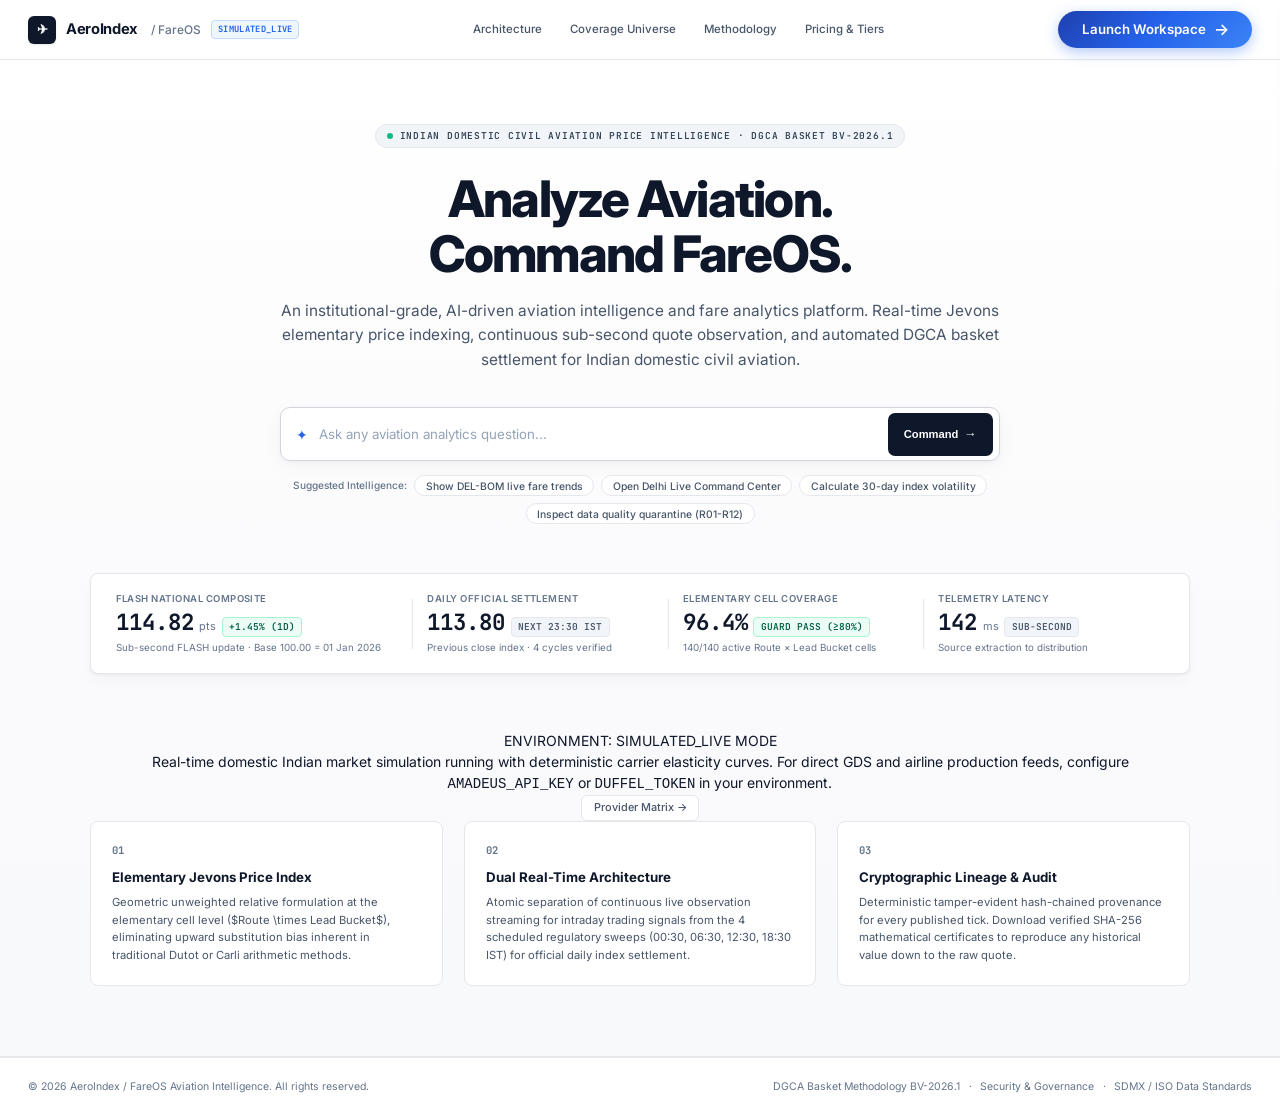
==== commit 3a764019: "feat(ui/ux): comprehensive overhaul & feature refinements across AeroIndex / FareOS - Sidebar & Grap" ====
--- a/index.html
+++ b/index.html
@@ -19,7 +19,7 @@
     <!-- Public Header Navigation -->
     <header class="public-nav">
       <div class="public-nav-container">
-        <div class="public-brand">
+        <div class="public-brand" id="brand-landing-logo" title="Return to Mission Control Overview" style="cursor: pointer;">
           <div class="brand-icon">✈</div>
           <span class="brand-title">AeroIndex</span>
           <span class="brand-sub">/ FareOS</span>
@@ -32,8 +32,7 @@
           <a href="#pricing" class="public-nav-link" id="link-pricing">Pricing & Tiers</a>
         </div>
         <div class="public-nav-actions">
-          <button class="btn btn-ghost" id="btn-landing-login">Log In</button>
-          <button class="btn btn-primary" id="btn-landing-launch">Launch Workspace →</button>
+          <button class="btn btn-primary btn-launch-prominent" id="btn-landing-launch"><span>Launch Workspace</span> <span class="launch-arrow">→</span></button>
         </div>
       </div>
     </header>
@@ -203,7 +202,7 @@
         <button class="btn btn-ghost" id="btn-auth-back">
           ← Back to AeroIndex
         </button>
-        <div class="public-brand">
+        <div class="public-brand" id="brand-landing-logo" title="Return to Mission Control Overview" style="cursor: pointer;">
           <div class="brand-icon">✈</div>
           <span class="brand-title">AeroIndex</span>
           <span class="brand-sub">/ FareOS</span>
@@ -289,7 +288,7 @@
       <aside class="workspace-sidebar">
         <!-- Brand & Workspace Switcher -->
         <div class="sidebar-brand-area">
-          <div class="sidebar-brand-top">
+          <div class="sidebar-brand-top" id="brand-workspace-logo" title="Return to Mission Control Overview" style="cursor: pointer;">
             <div class="brand-icon">✈</div>
             <div>
               <span class="brand-title">AeroIndex</span>
@@ -314,74 +313,74 @@
           <div class="sidebar-section-label">OVERVIEW & CORE ANALYTICS</div>
           
           <button class="sidebar-nav-item active" data-tab="overview">
-            <span class="nav-item-icon">📊</span>
+            <span class="nav-item-icon"><svg width="14" height="14" viewBox="0 0 24 24" fill="none" stroke="currentColor" stroke-width="1.8"><rect x="3" y="3" width="7" height="7"/><rect x="14" y="3" width="7" height="7"/><rect x="14" y="14" width="7" height="7"/><rect x="3" y="14" width="7" height="7"/></svg></span>
             <span class="nav-item-num">01</span>
             <span class="nav-item-text">Overview Mission Control</span>
           </button>
 
           <button class="sidebar-nav-item live-pulse-item" data-tab="delhi-live">
-            <span class="nav-item-icon">⚡</span>
+            <span class="nav-item-icon"><svg width="14" height="14" viewBox="0 0 24 24" fill="none" stroke="currentColor" stroke-width="1.8"><polygon points="13 2 3 14 12 14 11 22 21 10 12 10 13 2"/></svg></span>
             <span class="nav-item-num">02</span>
             <span class="nav-item-text">Delhi Live Command Center</span>
             <span class="sidebar-badge-live">LIVE</span>
           </button>
 
           <button class="sidebar-nav-item" data-tab="explorer">
-            <span class="nav-item-icon">📈</span>
+            <span class="nav-item-icon"><svg width="14" height="14" viewBox="0 0 24 24" fill="none" stroke="currentColor" stroke-width="1.8"><polyline points="22 12 18 12 15 21 9 3 6 12 2 12"/></svg></span>
             <span class="nav-item-num">03</span>
             <span class="nav-item-text">Index Explorer</span>
           </button>
 
           <button class="sidebar-nav-item" data-tab="routes">
-            <span class="nav-item-icon">🗺️</span>
+            <span class="nav-item-icon"><svg width="14" height="14" viewBox="0 0 24 24" fill="none" stroke="currentColor" stroke-width="1.8"><circle cx="12" cy="12" r="10"/><path d="M16.2 7.8l-2 6.3-6.4 2.1 2.1-6.4z"/></svg></span>
             <span class="nav-item-num">04</span>
             <span class="nav-item-text">Route Intelligence & Heatmap</span>
           </button>
 
           <button class="sidebar-nav-item" data-tab="flights">
-            <span class="nav-item-icon">🛫</span>
+            <span class="nav-item-icon"><svg width="14" height="14" viewBox="0 0 24 24" fill="none" stroke="currentColor" stroke-width="1.8"><path d="M17.8 19.2 16 11l3.5-3.5C21 6 21.5 4 21 3.5c-.5-.5-2.5 0-4 1.5L13.5 8.5 5.3 6.7c-.6-.1-1.2.1-1.6.5l-.7.7 5.5 3.5-3 3-2.5-.5-.8.8 2.3 1.8 1.8 2.3.8-.8-.5-2.5 3-3 3.5 5.5.7-.7c.4-.4.6-1 .5-1.6z"/></svg></span>
             <span class="nav-item-num">05</span>
             <span class="nav-item-text">Flight Intelligence</span>
           </button>
 
           <button class="sidebar-nav-item" data-tab="elasticity">
-            <span class="nav-item-icon">📉</span>
+            <span class="nav-item-icon"><svg width="14" height="14" viewBox="0 0 24 24" fill="none" stroke="currentColor" stroke-width="1.8"><circle cx="12" cy="12" r="10"/><polyline points="12 6 12 12 16 14"/></svg></span>
             <span class="nav-item-num">06</span>
             <span class="nav-item-text">Lead-Time Intelligence</span>
           </button>
 
           <button class="sidebar-nav-item" data-tab="carriers">
-            <span class="nav-item-icon">✈️</span>
+            <span class="nav-item-icon"><svg width="14" height="14" viewBox="0 0 24 24" fill="none" stroke="currentColor" stroke-width="1.8"><path d="M21 16V8a2 2 0 0 0-1-1.73l-7-4a2 2 0 0 0-2 0l-7 4A2 2 0 0 0 3 8v8a2 2 0 0 0 1 1.73l7 4a2 2 0 0 0 2 0l7-4A2 2 0 0 0 21 16z"/></svg></span>
             <span class="nav-item-num">07</span>
             <span class="nav-item-text">Carrier Intelligence</span>
           </button>
 
           <button class="sidebar-nav-item" data-tab="channels">
-            <span class="nav-item-icon">🌐</span>
+            <span class="nav-item-icon"><svg width="14" height="14" viewBox="0 0 24 24" fill="none" stroke="currentColor" stroke-width="1.8"><circle cx="12" cy="12" r="10"/><line x1="2" y1="12" x2="22" y2="12"/><path d="M12 2a15.3 15.3 0 0 1 4 10 15.3 15.3 0 0 1-4 10 15.3 15.3 0 0 1-4-10 15.3 15.3 0 0 1 4-10z"/></svg></span>
             <span class="nav-item-num">08</span>
             <span class="nav-item-text">Channel Intelligence</span>
           </button>
 
           <button class="sidebar-nav-item" data-tab="components">
-            <span class="nav-item-icon">📑</span>
+            <span class="nav-item-icon"><svg width="14" height="14" viewBox="0 0 24 24" fill="none" stroke="currentColor" stroke-width="1.8"><path d="M21.21 15.89A10 10 0 1 1 8 2.83"/><path d="M22 12A10 10 0 0 0 12 2v10z"/></svg></span>
             <span class="nav-item-num">09</span>
             <span class="nav-item-text">Fare Components</span>
           </button>
 
           <button class="sidebar-nav-item" data-tab="waterfall">
-            <span class="nav-item-icon">🌊</span>
+            <span class="nav-item-icon"><svg width="14" height="14" viewBox="0 0 24 24" fill="none" stroke="currentColor" stroke-width="1.8"><line x1="18" y1="20" x2="18" y2="10"/><line x1="12" y1="20" x2="12" y2="4"/><line x1="6" y1="20" x2="6" y2="14"/></svg></span>
             <span class="nav-item-num">10</span>
             <span class="nav-item-text">What-Moved Waterfall</span>
           </button>
 
           <button class="sidebar-nav-item" data-tab="forecast">
-            <span class="nav-item-icon">🔮</span>
+            <span class="nav-item-icon"><svg width="14" height="14" viewBox="0 0 24 24" fill="none" stroke="currentColor" stroke-width="1.8"><polyline points="23 6 13.5 15.5 8.5 10.5 1 18"/><polyline points="17 6 23 6 23 12"/></svg></span>
             <span class="nav-item-num">11</span>
             <span class="nav-item-text">Nowcast & Forecast</span>
           </button>
 
           <button class="sidebar-nav-item" data-tab="anomalies">
-            <span class="nav-item-icon">⚠️</span>
+            <span class="nav-item-icon"><svg width="14" height="14" viewBox="0 0 24 24" fill="none" stroke="currentColor" stroke-width="1.8"><circle cx="12" cy="12" r="10"/><line x1="12" y1="8" x2="12" y2="12"/><line x1="12" y1="16" x2="12.01" y2="16"/></svg></span>
             <span class="nav-item-num">12</span>
             <span class="nav-item-text">Anomaly Center</span>
           </button>
@@ -390,31 +389,31 @@
           <div class="sidebar-section-label">DATA & OPERATIONS</div>
 
           <button class="sidebar-nav-item" data-tab="coverage">
-            <span class="nav-item-icon">🌐</span>
+            <span class="nav-item-icon"><svg width="14" height="14" viewBox="0 0 24 24" fill="none" stroke="currentColor" stroke-width="1.8"><rect x="3" y="3" width="18" height="18" rx="2"/><path d="M3 9h18"/><path d="M9 21V9"/></svg></span>
             <span class="nav-item-num">13</span>
             <span class="nav-item-text">National Coverage Matrix</span>
           </button>
 
           <button class="sidebar-nav-item" data-tab="sources">
-            <span class="nav-item-icon">🔌</span>
+            <span class="nav-item-icon"><svg width="14" height="14" viewBox="0 0 24 24" fill="none" stroke="currentColor" stroke-width="1.8"><path d="M12 2v20M17 5H9.5a3.5 3.5 0 0 0 0 7h5a3.5 3.5 0 0 1 0 7H6"/></svg></span>
             <span class="nav-item-num">14</span>
             <span class="nav-item-text">Source Health & Quotas</span>
           </button>
 
           <button class="sidebar-nav-item" data-tab="pipeline">
-            <span class="nav-item-icon">⚙️</span>
+            <span class="nav-item-icon"><svg width="14" height="14" viewBox="0 0 24 24" fill="none" stroke="currentColor" stroke-width="1.8"><polyline points="4 17 10 11 4 5"/><line x1="12" y1="19" x2="20" y2="19"/></svg></span>
             <span class="nav-item-num">15</span>
             <span class="nav-item-text">Pipeline Monitor</span>
           </button>
 
           <button class="sidebar-nav-item" data-tab="quality">
-            <span class="nav-item-icon">🛡️</span>
+            <span class="nav-item-icon"><svg width="14" height="14" viewBox="0 0 24 24" fill="none" stroke="currentColor" stroke-width="1.8"><path d="M12 22s8-4 8-10V5l-8-3-8 3v7c0 6 8 10 8 10z"/></svg></span>
             <span class="nav-item-num">16</span>
             <span class="nav-item-text">Quality Review (R01-R12)</span>
           </button>
 
           <button class="sidebar-nav-item" data-tab="events">
-            <span class="nav-item-icon">📅</span>
+            <span class="nav-item-icon"><svg width="14" height="14" viewBox="0 0 24 24" fill="none" stroke="currentColor" stroke-width="1.8"><rect x="3" y="4" width="18" height="18" rx="2" ry="2"/><line x1="16" y1="2" x2="16" y2="6"/><line x1="8" y1="2" x2="8" y2="6"/><line x1="3" y1="10" x2="21" y2="10"/></svg></span>
             <span class="nav-item-num">17</span>
             <span class="nav-item-text">Festival & Event Calendar</span>
           </button>
@@ -423,37 +422,37 @@
           <div class="sidebar-section-label">RESEARCH & MODELING</div>
 
           <button class="sidebar-nav-item" data-tab="backtest">
-            <span class="nav-item-icon">🧪</span>
+            <span class="nav-item-icon"><svg width="14" height="14" viewBox="0 0 24 24" fill="none" stroke="currentColor" stroke-width="1.8"><path d="M10 2v7.31L4.69 16.5A2 2 0 0 0 6.23 19.5h11.54a2 2 0 0 0 1.54-3L14 9.31V2"/></svg></span>
             <span class="nav-item-num">18</span>
             <span class="nav-item-text">Backtest Lab (DGCA Replay)</span>
           </button>
 
           <button class="sidebar-nav-item" data-tab="scenario">
-            <span class="nav-item-icon">🎛️</span>
+            <span class="nav-item-icon"><svg width="14" height="14" viewBox="0 0 24 24" fill="none" stroke="currentColor" stroke-width="1.8"><line x1="4" y1="21" x2="4" y2="14"/><line x1="4" y1="10" x2="4" y2="3"/><line x1="12" y1="21" x2="12" y2="12"/><line x1="12" y1="8" x2="12" y2="3"/><line x1="20" y1="21" x2="20" y2="16"/><line x1="20" y1="12" x2="20" y2="3"/></svg></span>
             <span class="nav-item-num">19</span>
             <span class="nav-item-text">Scenario & Shock Lab</span>
           </button>
 
           <button class="sidebar-nav-item" data-tab="savings">
-            <span class="nav-item-icon">💰</span>
+            <span class="nav-item-icon"><svg width="14" height="14" viewBox="0 0 24 24" fill="none" stroke="currentColor" stroke-width="1.8"><line x1="12" y1="1" x2="12" y2="23"/><path d="M17 5H9.5a3.5 3.5 0 0 0 0 7h5a3.5 3.5 0 0 1 0 7H6"/></svg></span>
             <span class="nav-item-num">20</span>
             <span class="nav-item-text">Booking Savings Simulator</span>
           </button>
 
           <button class="sidebar-nav-item" data-tab="cpi-bridge">
-            <span class="nav-item-icon">🏛️</span>
+            <span class="nav-item-icon"><svg width="14" height="14" viewBox="0 0 24 24" fill="none" stroke="currentColor" stroke-width="1.8"><line x1="3" y1="21" x2="21" y2="21"/><path d="M3 10h18M5 10v11M19 10v11M9 10v11M15 10v11M12 2l10 8H2l10-8z"/></svg></span>
             <span class="nav-item-num">21</span>
             <span class="nav-item-text">CPI Transport Bridge</span>
           </button>
 
           <button class="sidebar-nav-item" data-tab="saved-views">
-            <span class="nav-item-icon">⭐</span>
+            <span class="nav-item-icon"><svg width="14" height="14" viewBox="0 0 24 24" fill="none" stroke="currentColor" stroke-width="1.8"><polygon points="12 2 15.09 8.26 22 9.27 17 14.14 18.18 21.02 12 17.77 5.82 21.02 7 14.14 2 9.27 8.91 8.26 12 2"/></svg></span>
             <span class="nav-item-num">22</span>
             <span class="nav-item-text">Saved Watchlists & Views</span>
           </button>
 
           <button class="sidebar-nav-item" data-tab="comparison">
-            <span class="nav-item-icon">⚖️</span>
+            <span class="nav-item-icon"><svg width="14" height="14" viewBox="0 0 24 24" fill="none" stroke="currentColor" stroke-width="1.8"><path d="M18 20V10M12 20V4M6 20v-6"/></svg></span>
             <span class="nav-item-num">23</span>
             <span class="nav-item-text">Comparison Workspace</span>
           </button>
@@ -462,19 +461,19 @@
           <div class="sidebar-section-label">GOVERNANCE & TRUST</div>
 
           <button class="sidebar-nav-item" data-tab="methodology">
-            <span class="nav-item-icon">📖</span>
+            <span class="nav-item-icon"><svg width="14" height="14" viewBox="0 0 24 24" fill="none" stroke="currentColor" stroke-width="1.8"><path d="M4 19.5A2.5 2.5 0 0 1 6.5 17H20"/><path d="M6.5 2H20v20H6.5A2.5 2.5 0 0 1 4 19.5v-15A2.5 2.5 0 0 1 6.5 2z"/></svg></span>
             <span class="nav-item-num">24</span>
             <span class="nav-item-text">Methodology & Formulas</span>
           </button>
 
           <button class="sidebar-nav-item" data-tab="provenance">
-            <span class="nav-item-icon">🔍</span>
+            <span class="nav-item-icon"><svg width="14" height="14" viewBox="0 0 24 24" fill="none" stroke="currentColor" stroke-width="1.8"><path d="M21 16V8a2 2 0 0 0-1-1.73l-7-4a2 2 0 0 0-2 0l-7 4A2 2 0 0 0 3 8v8a2 2 0 0 0 1 1.73l7 4a2 2 0 0 0 2 0l7-4A2 2 0 0 0 21 16z"/><polyline points="3.27 6.96 12 12.01 20.73 6.96"/><line x1="12" y1="22.08" x2="12" y2="12"/></svg></span>
             <span class="nav-item-num">25</span>
             <span class="nav-item-text">Data Lineage & Provenance</span>
           </button>
 
           <button class="sidebar-nav-item" data-tab="reproduce">
-            <span class="nav-item-icon">🧮</span>
+            <span class="nav-item-icon"><svg width="14" height="14" viewBox="0 0 24 24" fill="none" stroke="currentColor" stroke-width="1.8"><rect x="4" y="2" width="16" height="20" rx="2"/><line x1="8" y1="6" x2="16" y2="6"/><line x1="16" y1="14" x2="16" y2="18"/><path d="M16 10h.01M12 10h.01M8 10h.01M12 14h.01M8 14h.01M12 18h.01M8 18h.01"/></svg></span>
             <span class="nav-item-num">26</span>
             <span class="nav-item-text">Reproduce Number Sandbox</span>
           </button>
@@ -486,7 +485,7 @@
           </button>
 
           <button class="sidebar-nav-item" data-tab="audit-log">
-            <span class="nav-item-icon">🔐</span>
+            <span class="nav-item-icon"><svg width="14" height="14" viewBox="0 0 24 24" fill="none" stroke="currentColor" stroke-width="1.8"><path d="M14 2H6a2 2 0 0 0-2 2v16a2 2 0 0 0 2 2h12a2 2 0 0 0 2-2V8z"/><polyline points="14 2 14 8 20 8"/><line x1="16" y1="13" x2="8" y2="13"/><line x1="16" y1="17" x2="8" y2="17"/><polyline points="10 9 9 9 8 9"/></svg></span>
             <span class="nav-item-num">28</span>
             <span class="nav-item-text">Tamper-Evident Audit Log</span>
           </button>
@@ -495,7 +494,7 @@
           <div class="sidebar-section-label">PLATFORM & DEVELOPERS</div>
 
           <button class="sidebar-nav-item" data-tab="reports">
-            <span class="nav-item-icon">📄</span>
+            <span class="nav-item-icon"><svg width="14" height="14" viewBox="0 0 24 24" fill="none" stroke="currentColor" stroke-width="1.8"><path d="M21 15v4a2 2 0 0 1-2 2H5a2 2 0 0 1-2-2v-4"/><polyline points="7 10 12 15 17 10"/><line x1="12" y1="15" x2="12" y2="3"/></svg></span>
             <span class="nav-item-num">29</span>
             <span class="nav-item-text">Report Builder (PDF / SDMX)</span>
           </button>
@@ -528,25 +527,25 @@
           <div class="sidebar-section-label">ADMINISTRATION</div>
 
           <button class="sidebar-nav-item" data-tab="users">
-            <span class="nav-item-icon">👥</span>
+            <span class="nav-item-icon"><svg width="14" height="14" viewBox="0 0 24 24" fill="none" stroke="currentColor" stroke-width="1.8"><path d="M17 21v-2a4 4 0 0 0-4-4H5a4 4 0 0 0-4 4v2"/><circle cx="9" cy="7" r="4"/><path d="M23 21v-2a4 4 0 0 0-3-3.87"/><path d="M16 3.13a4 4 0 0 1 0 7.75"/></svg></span>
             <span class="nav-item-num">34</span>
             <span class="nav-item-text">Users & RBAC Roles</span>
           </button>
 
           <button class="sidebar-nav-item" data-tab="security">
-            <span class="nav-item-icon">🛡️</span>
+            <span class="nav-item-icon"><svg width="14" height="14" viewBox="0 0 24 24" fill="none" stroke="currentColor" stroke-width="1.8"><rect x="3" y="11" width="18" height="11" rx="2" ry="2"/><path d="M7 11V7a5 5 0 0 1 10 0v4"/></svg></span>
             <span class="nav-item-num">35</span>
             <span class="nav-item-text">Security, MFA & Sessions</span>
           </button>
 
           <button class="sidebar-nav-item" data-tab="billing">
-            <span class="nav-item-icon">💳</span>
+            <span class="nav-item-icon"><svg width="14" height="14" viewBox="0 0 24 24" fill="none" stroke="currentColor" stroke-width="1.8"><rect x="1" y="4" width="22" height="16" rx="2" ry="2"/><line x1="1" y1="10" x2="23" y2="10"/></svg></span>
             <span class="nav-item-num">36</span>
             <span class="nav-item-text">Billing, Quotas & Plans</span>
           </button>
 
           <button class="sidebar-nav-item" data-tab="tenant-settings">
-            <span class="nav-item-icon">🏢</span>
+            <span class="nav-item-icon"><svg width="14" height="14" viewBox="0 0 24 24" fill="none" stroke="currentColor" stroke-width="1.8"><circle cx="12" cy="12" r="3"/><path d="M19.4 15a1.65 1.65 0 0 0 .33 1.82l.06.06a2 2 0 0 1 0 2.83 2 2 0 0 1-2.83 0l-.06-.06a1.65 1.65 0 0 0-1.82-.33 1.65 1.65 0 0 0-1 1.51V21a2 2 0 0 1-2 2 2 2 0 0 1-2-2v-.09A1.65 1.65 0 0 0 9 19.4a1.65 1.65 0 0 0-1.82.33l-.06.06a2 2 0 0 1-2.83 0 2 2 0 0 1 0-2.83l.06-.06a1.65 1.65 0 0 0 .33-1.82 1.65 1.65 0 0 0-1.51-1H3a2 2 0 0 1-2-2 2 2 0 0 1 2-2h.09A1.65 1.65 0 0 0 4.6 9a1.65 1.65 0 0 0-.33-1.82l-.06-.06a2 2 0 0 1 0-2.83 2 2 0 0 1 2.83 0l.06.06a1.65 1.65 0 0 0 1.82.33H9a1.65 1.65 0 0 0 1-1.51V3a2 2 0 0 1 2-2 2 2 0 0 1 2 2v.09a1.65 1.65 0 0 0 1 1.51 1.65 1.65 0 0 0 1.82-.33l.06-.06a2 2 0 0 1 2.83 0 2 2 0 0 1 0 2.83l-.06.06a1.65 1.65 0 0 0-.33 1.82V9a1.65 1.65 0 0 0 1.51 1H21a2 2 0 0 1 2 2 2 2 0 0 1-2 2h-.09a1.65 1.65 0 0 0-1.51 1z"/></svg></span>
             <span class="nav-item-num">37</span>
             <span class="nav-item-text">Tenant Settings</span>
           </button>
@@ -555,7 +554,7 @@
           <div class="sidebar-section-label">INTELLIGENCE AGENT</div>
 
           <button class="sidebar-nav-item ai-agent-item" data-tab="ai-analyst">
-            <span class="nav-item-icon">✦</span>
+            <span class="nav-item-icon"><svg width="14" height="14" viewBox="0 0 24 24" fill="none" stroke="currentColor" stroke-width="1.8"><path d="M12 2L15.09 8.26L22 9.27L17 14.14L18.18 21.02L12 17.77L5.82 21.02L7 14.14L2 9.27L8.91 8.26L12 2Z"/></svg></span>
             <span class="nav-item-num">38</span>
             <span class="nav-item-text">Ask AeroIndex AI Analyst</span>
           </button>
@@ -748,15 +747,22 @@
               <div class="glass-panel chart-container">
                 <div class="chart-header">
                   <div>
+                    <div class="chart-header-pre">REAL-TIME TIME-SERIES ANALYTICS</div>
                     <h2 class="chart-title">AeroIndex Trend — National Composite (APIX-NAT-COMP)</h2>
                     <div class="chart-subtitle">
-                      Geometric Jevons calculation with DGCA passenger traffic weighting
-                    </div>
-                  </div>
-                  <div class="chart-controls">
-                    <button class="filter-btn" data-days="7">7D</button>
-                    <button class="filter-btn active" data-days="30">30D</button>
-                    <button class="filter-btn" data-days="90">90D</button>
+                      Geometric Jevons calculation with DGCA passenger traffic weighting & volatility confidence bands
+                    </div>
+                  </div>
+                  <div class="chart-controls-group">
+                    <div class="metric-toggle-group">
+                      <button class="metric-toggle-btn active" id="btn-chart-metric-index" onclick="switchOverviewChartMetric('INDEX')">National Index</button>
+                      <button class="metric-toggle-btn" id="btn-chart-metric-volatility" onclick="switchOverviewChartMetric('VOLATILITY')">Route Volatility</button>
+                    </div>
+                    <div class="chart-controls">
+                      <button class="filter-btn" data-days="7">7D</button>
+                      <button class="filter-btn active" data-days="30">30D</button>
+                      <button class="filter-btn" data-days="90">90D</button>
+                    </div>
                   </div>
                 </div>
                 
@@ -902,17 +908,103 @@
 
             <!-- Delhi Visual Analytics Split: Airport Flow Map & Price Movement Feed -->
             <div class="grid-2-col">
-              <!-- Radial Flow Map -->
-              <div class="glass-panel flow-map-container">
+              <!-- Radial Flow Map & Active Telemetry Dashboard -->
+              <div class="glass-panel flow-map-container" style="display: flex; flex-direction: column; gap: 1rem;">
                 <div class="chart-header">
                   <div>
+                    <div class="chart-header-pre">REAL-TIME RADIAL RADAR & CORRIDOR PRESSURE</div>
                     <h3 class="chart-title">Delhi Radial Corridor Flow & Price Pressure</h3>
-                    <div class="chart-subtitle">Thickness represents scheduled daily frequency; node size indicates seat volume</div>
-                  </div>
-                </div>
-                <svg class="delhi-radial-map-svg" viewBox="0 0 600 460" id="delhi-radial-svg">
-                  <!-- Generated dynamically in JS -->
-                </svg>
+                    <div class="chart-subtitle">Thickness represents scheduled daily frequency; node size indicates seat volume; color shows price pressure</div>
+                  </div>
+                  <span class="brand-badge-mini" id="delhi-radar-status">LIVE TELEMETRY</span>
+                </div>
+                
+                <!-- SVG Radial Visualizer -->
+                <div style="position: relative; width: 100%; height: 320px; background: #0B132B; border-radius: 8px; overflow: hidden;">
+                  <svg class="delhi-radial-map-svg" viewBox="0 0 600 420" id="delhi-radial-svg" style="width: 100%; height: 100%;">
+                    <!-- Generated dynamically in JS -->
+                  </svg>
+                  <div class="delhi-radar-legend">
+                    <span class="legend-chip surge"><span class="chip-dot"></span> Surge (>+5%)</span>
+                    <span class="legend-chip stable"><span class="chip-dot"></span> Stable (±5%)</span>
+                    <span class="legend-chip ease"><span class="chip-dot"></span> Ease (<-5%)</span>
+                  </div>
+                </div>
+
+                <!-- Rich Dynamic Telemetry Content: 4 Metric Cards -->
+                <div class="delhi-telemetry-strip-grid">
+                  <div class="delhi-tel-card">
+                    <div class="tel-card-label">AIRBORNE / TAXIING</div>
+                    <div class="tel-card-val" id="tel-airborne-count">84 Active</div>
+                    <div class="tel-card-sub">Runway 28/29L + 11/29</div>
+                  </div>
+                  <div class="delhi-tel-card">
+                    <div class="tel-card-label">PEAK RUNWAY LOAD</div>
+                    <div class="tel-card-val text-blue">38 Mvts/hr</div>
+                    <div class="tel-card-sub">Optimal capacity</div>
+                  </div>
+                  <div class="delhi-tel-card">
+                    <div class="tel-card-label">AVG DEPARTURE DELAY</div>
+                    <div class="tel-card-val text-emerald">+4.2 min</div>
+                    <div class="tel-card-sub">On-Time Index 94.2%</div>
+                  </div>
+                  <div class="delhi-tel-card">
+                    <div class="tel-card-label">PRICE PRESSURE INDEX</div>
+                    <div class="tel-card-val text-rose">+3.4% vs 14D</div>
+                    <div class="tel-card-sub">Moderate upward yield</div>
+                  </div>
+                </div>
+
+                <!-- Live Corridor Congestion & Schedule Distribution -->
+                <div class="delhi-corridor-congestion-box">
+                  <div class="congestion-header">
+                    <span class="congestion-title">LIVE CORRIDOR CONGESTION &amp; ON-TIME RELIABILITY</span>
+                    <span class="congestion-meta">UPDATED 10s AGO</span>
+                  </div>
+                  <div class="congestion-rows">
+                    <div class="congestion-row">
+                      <div class="corridor-id"><strong>DEL → BOM</strong> <span class="corridor-flts">68 flts</span></div>
+                      <div class="congestion-bar-track"><div class="congestion-bar-fill fill-rose" style="width: 88%;"></div></div>
+                      <div class="corridor-stat text-rose">+8.2% ₹4,890</div>
+                      <div class="corridor-ontime">92% On-Time</div>
+                    </div>
+                    <div class="congestion-row">
+                      <div class="corridor-id"><strong>DEL → BLR</strong> <span class="corridor-flts">44 flts</span></div>
+                      <div class="congestion-bar-track"><div class="congestion-bar-fill fill-rose" style="width: 94%;"></div></div>
+                      <div class="corridor-stat text-rose">+14.8% ₹6,240</div>
+                      <div class="corridor-ontime">88% On-Time</div>
+                    </div>
+                    <div class="congestion-row">
+                      <div class="corridor-id"><strong>DEL → HYD</strong> <span class="corridor-flts">32 flts</span></div>
+                      <div class="congestion-bar-track"><div class="congestion-bar-fill fill-emerald" style="width: 65%;"></div></div>
+                      <div class="corridor-stat text-emerald">-5.4% ₹4,560</div>
+                      <div class="corridor-ontime">96% On-Time</div>
+                    </div>
+                    <div class="congestion-row">
+                      <div class="corridor-id"><strong>DEL → CCU</strong> <span class="corridor-flts">28 flts</span></div>
+                      <div class="congestion-bar-track"><div class="congestion-bar-fill fill-blue" style="width: 72%;"></div></div>
+                      <div class="corridor-stat text-blue">+4.2% ₹5,120</div>
+                      <div class="corridor-ontime">94% On-Time</div>
+                    </div>
+                    <div class="congestion-row">
+                      <div class="corridor-id"><strong>DEL → SXR</strong> <span class="corridor-flts">24 flts</span></div>
+                      <div class="congestion-bar-track"><div class="congestion-bar-fill fill-amber" style="width: 80%;"></div></div>
+                      <div class="corridor-stat text-amber">+7.5% ₹4,650</div>
+                      <div class="corridor-ontime">CAT-III Fog</div>
+                    </div>
+                  </div>
+
+                  <!-- Schedule Distribution Banks -->
+                  <div class="delhi-banks-box">
+                    <span class="banks-label">DEPARTURE BANK LOAD PROFILE:</span>
+                    <div class="banks-bar">
+                      <div class="bank-seg bank-morning" style="width: 34%;" title="Morning (05:00-09:00): 34%">05-09h (34%)</div>
+                      <div class="bank-seg bank-midday" style="width: 28%;" title="Midday (09:00-15:00): 28%">09-15h (28%)</div>
+                      <div class="bank-seg bank-evening" style="width: 30%;" title="Evening (15:00-20:00): 30%">15-20h (30%)</div>
+                      <div class="bank-seg bank-night" style="width: 8%;" title="Night (20:00-02:00): 8%">Night (8%)</div>
+                    </div>
+                  </div>
+                </div>
               </div>
 
               <!-- Live Price Movement Feed -->
@@ -7579,33 +7671,717 @@
             </div>
           </section>
 
-          <!-- TAB 13: NATIONAL COVERAGE MATRIX -->
+          <!-- TAB 13: NATIONAL COVERAGE OBSERVATORY (22 CHAPTERS) -->
           <section class="tab-pane" id="pane-coverage">
-            <div class="glass-panel table-card">
-              <div class="chart-header">
-                <div>
-                  <h2 class="chart-title">National Schedule, Fare & Status Coverage Matrix</h2>
-                  <div class="chart-subtitle">Current domestic Indian aviation inventory across all major operating carriers</div>
-                </div>
-              </div>
-              <div class="coverage-metrics-strip" id="coverage-matrix-stats">
-                <!-- Populated dynamically via JS -->
-              </div>
-              <table class="heatmap-table" id="coverage-matrix-table">
-                <thead>
-                  <tr>
-                    <th>Operating Carrier</th>
-                    <th>Schedule Discovered</th>
-                    <th>Fare Observed</th>
-                    <th>Operational Status</th>
-                    <th>Source Provider</th>
-                    <th>Freshness</th>
-                  </tr>
-                </thead>
-                <tbody id="coverage-matrix-tbody">
-                  <!-- Populated dynamically via JS -->
-                </tbody>
-              </table>
+            <div class="cov-observatory-wrapper">
+
+              <!-- CHAPTER 01: COMMAND HEADER -->
+              <div class="cov-command-header">
+                <div class="cov-header-left">
+                  <div class="cov-header-eyebrow">
+                    <span class="cov-pulse-beacon"></span>
+                    <span>NATIONAL AVIATION OBSERVABILITY CONTROL CENTER</span>
+                    <span class="cov-badge cov-badge-calc">ENGINE: CALCULATED</span>
+                    <span class="cov-badge cov-badge-live">STATE: SIMULATED_LIVE</span>
+                  </div>
+                  <h1 class="cov-header-title">NATIONAL COVERAGE OBSERVATORY</h1>
+                  <p class="cov-header-subtitle">
+                    Real-time visibility into India's domestic schedule, fare, operational status, source, and freshness coverage.
+                  </p>
+                </div>
+                <div class="cov-header-right">
+                  <div class="cov-header-meta-grid">
+                    <div class="cov-meta-cell">
+                      <span class="cov-meta-label">LAST UPDATED</span>
+                      <span class="cov-meta-val" id="cov-meta-updated">14:10:17 IST</span>
+                    </div>
+                    <div class="cov-meta-cell">
+                      <span class="cov-meta-label">MARKET UNIVERSE</span>
+                      <span class="cov-meta-val" id="cov-meta-universe">12,842 FLIGHTS</span>
+                    </div>
+                    <div class="cov-meta-cell">
+                      <span class="cov-meta-label">OPERATING CARRIERS</span>
+                      <span class="cov-meta-val" id="cov-meta-carriers">6 / 6 ACTIVE</span>
+                    </div>
+                    <div class="cov-meta-cell">
+                      <span class="cov-meta-label">DOMESTIC ROUTES</span>
+                      <span class="cov-meta-val" id="cov-meta-routes">1,284 ROUTES</span>
+                    </div>
+                    <div class="cov-meta-cell">
+                      <span class="cov-meta-label">AIRPORT NODES</span>
+                      <span class="cov-meta-val" id="cov-meta-airports">79 AIRPORTS</span>
+                    </div>
+                  </div>
+                </div>
+              </div>
+
+              <!-- CHAPTER 02: NATIONAL COVERAGE PULSE -->
+              <div class="cov-pulse-strip" id="coverage-matrix-stats">
+                <div class="cov-pulse-card" onclick="inspectCoverageMetric('SCHEDULE')" title="Click to view denominator and formula">
+                  <div class="cov-pulse-label">SCHEDULE DISCOVERY</div>
+                  <div class="cov-pulse-val" id="cov-pulse-schedule">98.2%</div>
+                  <div class="cov-pulse-denom">12,610 / 12,842 instances</div>
+                  <div class="cov-pulse-progress"><div class="cov-progress-fill cov-fill-green" style="width: 98.2%;"></div></div>
+                  <div class="cov-pulse-sub">Direct API &amp; GDS timetables</div>
+                </div>
+                <div class="cov-pulse-card" onclick="inspectCoverageMetric('FARE')" title="Click to view denominator and formula">
+                  <div class="cov-pulse-label">FARE OBSERVABILITY</div>
+                  <div class="cov-pulse-val" id="cov-pulse-fare">92.4%</div>
+                  <div class="cov-pulse-denom">11,866 / 12,842 instances</div>
+                  <div class="cov-pulse-progress"><div class="cov-progress-fill cov-fill-blue" style="width: 92.4%;"></div></div>
+                  <div class="cov-pulse-sub">≥1 valid fare quote</div>
+                </div>
+                <div class="cov-pulse-card" onclick="inspectCoverageMetric('STATUS')" title="Click to view denominator and formula">
+                  <div class="cov-pulse-label">OPERATIONAL STATUS</div>
+                  <div class="cov-pulse-val" id="cov-pulse-status">91.5%</div>
+                  <div class="cov-pulse-denom">11,750 / 12,842 instances</div>
+                  <div class="cov-pulse-progress"><div class="cov-progress-fill cov-fill-cyan" style="width: 91.5%;"></div></div>
+                  <div class="cov-pulse-sub">Live departure &amp; ADS-B</div>
+                </div>
+                <div class="cov-pulse-card" onclick="inspectCoverageMetric('FRESHNESS')" title="Click to view denominator and formula">
+                  <div class="cov-pulse-label">TEMPORAL FRESHNESS</div>
+                  <div class="cov-pulse-val" id="cov-pulse-freshness">90.5%</div>
+                  <div class="cov-pulse-denom">11,620 / 12,842 instances</div>
+                  <div class="cov-pulse-progress"><div class="cov-progress-fill cov-fill-purple" style="width: 90.5%;"></div></div>
+                  <div class="cov-pulse-sub">&lt;15 min observation age</div>
+                </div>
+                <div class="cov-pulse-card" onclick="inspectCoverageMetric('ROUTES')" title="Click to view denominator and formula">
+                  <div class="cov-pulse-label">ROUTE COVERAGE</div>
+                  <div class="cov-pulse-val" id="cov-pulse-routes">97.2%</div>
+                  <div class="cov-pulse-denom">1,248 / 1,284 corridors</div>
+                  <div class="cov-pulse-progress"><div class="cov-progress-fill cov-fill-emerald" style="width: 97.2%;"></div></div>
+                  <div class="cov-pulse-sub">Continuously monitored</div>
+                </div>
+                <div class="cov-pulse-card" onclick="inspectCoverageMetric('CARRIERS')" title="Click to view denominator and formula">
+                  <div class="cov-pulse-label">CARRIER COVERAGE</div>
+                  <div class="cov-pulse-val" id="cov-pulse-carriers">100%</div>
+                  <div class="cov-pulse-denom">6 / 6 operating airlines</div>
+                  <div class="cov-pulse-progress"><div class="cov-progress-fill cov-fill-gold" style="width: 100%;"></div></div>
+                  <div class="cov-pulse-sub">6E, AI, QP, SG, IX, I5</div>
+                </div>
+                <div class="cov-pulse-card" onclick="inspectCoverageMetric('SOURCES')" title="Click to view denominator and formula">
+                  <div class="cov-pulse-label">SOURCE COVERAGE</div>
+                  <div class="cov-pulse-val" id="cov-pulse-sources">88.9%</div>
+                  <div class="cov-pulse-denom">8 / 9 active adapters</div>
+                  <div class="cov-pulse-progress"><div class="cov-progress-fill cov-fill-teal" style="width: 88.9%;"></div></div>
+                  <div class="cov-pulse-sub">1 secondary adapter sync</div>
+                </div>
+              </div>
+
+              <!-- CHAPTER 03: MARKET OBSERVABILITY FUNNEL -->
+              <div class="cov-section-card">
+                <div class="cov-section-header">
+                  <div>
+                    <div class="cov-sec-tag">SIGNATURE VISUAL 01 · MARKET ATTRITION ENGINE</div>
+                    <h2 class="cov-sec-title">Market Observability Funnel</h2>
+                    <p class="cov-sec-desc">
+                      Survival funnel from national domestic flight universe down to index-eligible quotes. Click any stage to inspect denominators and loss reasons.
+                    </p>
+                  </div>
+                  <div class="cov-header-actions">
+                    <button class="cov-btn cov-btn-sm active" id="cov-funnel-mode-pct" onclick="toggleFunnelMetric('pct')">SURVIVAL %</button>
+                    <button class="cov-btn cov-btn-sm" id="cov-funnel-mode-count" onclick="toggleFunnelMetric('count')">ABSOLUTE COUNT</button>
+                  </div>
+                </div>
+
+                <div class="cov-funnel-track-wrapper" id="cov-funnel-container">
+                  <!-- Rendered dynamically by renderCoverageFunnel() -->
+                </div>
+
+                <!-- Funnel Stage Diagnostic Drawer -->
+                <div class="cov-funnel-diagnostic" id="cov-funnel-diagnostic-box" style="display: none;">
+                  <div class="cov-diag-header">
+                    <div class="cov-diag-title" id="cov-diag-title">STAGE DIAGNOSTIC: FARE OBSERVED</div>
+                    <button class="cov-diag-close" onclick="closeFunnelDiagnostic()">&times;</button>
+                  </div>
+                  <div class="cov-diag-grid" id="cov-diag-grid">
+                    <!-- Dynamically populated -->
+                  </div>
+                </div>
+              </div>
+
+              <!-- CHAPTER 04: INDIA COVERAGE MAP (WHERE AEROINDEX CAN SEE) -->
+              <div class="cov-section-card">
+                <div class="cov-section-header">
+                  <div>
+                    <div class="cov-sec-tag">SIGNATURE VISUAL 02 · GEOSPATIAL OBSERVABILITY</div>
+                    <h2 class="cov-sec-title">Where AeroIndex Can See — National Observability Map</h2>
+                    <p class="cov-sec-desc">
+                      Geographic coverage topology. Node size encodes flight universe volume; inner fill represents observability %; outer halo encodes temporal freshness.
+                    </p>
+                  </div>
+                  <div class="cov-header-actions">
+                    <div class="cov-btn-group">
+                      <button class="cov-btn cov-btn-sm active" onclick="setCoverageMapMode('OVERALL', this)">OVERALL COVERAGE</button>
+                      <button class="cov-btn cov-btn-sm" onclick="setCoverageMapMode('SCHEDULE', this)">SCHEDULE</button>
+                      <button class="cov-btn cov-btn-sm" onclick="setCoverageMapMode('FARES', this)">FARES</button>
+                      <button class="cov-btn cov-btn-sm" onclick="setCoverageMapMode('STATUS', this)">STATUS</button>
+                      <button class="cov-btn cov-btn-sm" onclick="setCoverageMapMode('FRESHNESS', this)">FRESHNESS</button>
+                    </div>
+                  </div>
+                </div>
+
+                <div class="cov-map-container">
+                  <div class="cov-map-svg-container" id="cov-map-svg-wrapper">
+                    <!-- SVG rendered by renderCoverageMap() -->
+                  </div>
+                  <div class="cov-map-legend">
+                    <div class="cov-legend-title">OBSERVABILITY SCALE</div>
+                    <div class="cov-legend-row"><span class="cov-dot cov-dot-high"></span> &gt;90% High Observability</div>
+                    <div class="cov-legend-row"><span class="cov-dot cov-dot-mid"></span> 75%–90% Partial Observability</div>
+                    <div class="cov-legend-row"><span class="cov-dot cov-dot-low"></span> &lt;75% Thinner Coverage</div>
+                    <div class="cov-legend-row"><span class="cov-dot cov-dot-offline"></span> Adapter Inactive</div>
+                    <div class="cov-legend-divider"></div>
+                    <div class="cov-legend-meta">Selected Airport: <strong id="cov-selected-airport-name">DEL (Indira Gandhi Int'l)</strong></div>
+                    <button class="cov-btn cov-btn-xs cov-btn-outline" onclick="openSelectedAirportProfile()">INSPECT AIRPORT DOSSIER</button>
+                  </div>
+                </div>
+              </div>
+
+              <!-- DUAL COLUMN: CHAPTER 05 & CHAPTER 06 -->
+              <div class="cov-dual-grid">
+                <!-- CHAPTER 05: AIRPORT × OBSERVABILITY MATRIX -->
+                <div class="cov-section-card">
+                  <div class="cov-section-header">
+                    <div>
+                      <div class="cov-sec-tag">SIGNATURE VISUAL 03 · NODAL MATRIX</div>
+                      <h3 class="cov-sec-title-sm">Airport × Observability Matrix</h3>
+                      <p class="cov-sec-desc-sm">Coverage breakdown across 16 primary Indian hubs and regional spokes.</p>
+                    </div>
+                  </div>
+                  <div class="cov-table-responsive cov-max-h-table">
+                    <table class="cov-table" id="cov-airport-matrix-table">
+                      <thead>
+                        <tr>
+                          <th>AIRPORT</th>
+                          <th>CITY</th>
+                          <th>SCHEDULE</th>
+                          <th>FARE</th>
+                          <th>STATUS</th>
+                          <th>FRESH</th>
+                          <th>SOURCES</th>
+                        </tr>
+                      </thead>
+                      <tbody id="cov-airport-matrix-tbody">
+                        <!-- Rendered dynamically -->
+                      </tbody>
+                    </table>
+                  </div>
+                </div>
+
+                <!-- CHAPTER 06: CARRIER COVERAGE MATRIX (PRESERVING ORIGINAL TABLE) -->
+                <div class="cov-section-card">
+                  <div class="cov-section-header">
+                    <div>
+                      <div class="cov-sec-tag">PRESERVED &amp; EXPANDED MASTER TABLE</div>
+                      <h3 class="cov-sec-title-sm">Carrier Coverage &amp; Operating Status</h3>
+                      <p class="cov-sec-desc-sm">Full inventory across major domestic scheduled carriers with original fields.</p>
+                    </div>
+                  </div>
+                  <div class="cov-table-responsive cov-max-h-table">
+                    <table class="cov-table" id="coverage-matrix-table">
+                      <thead>
+                        <tr>
+                          <th>OPERATING CARRIER</th>
+                          <th>SCHEDULE DISCOVERED</th>
+                          <th>FARE OBSERVED</th>
+                          <th>OPERATIONAL STATUS</th>
+                          <th>SOURCE PROVIDER</th>
+                          <th>FRESHNESS</th>
+                        </tr>
+                      </thead>
+                      <tbody id="coverage-matrix-tbody">
+                        <!-- Rendered dynamically via JS -->
+                      </tbody>
+                    </table>
+                  </div>
+                </div>
+              </div>
+
+              <!-- DUAL COLUMN: CHAPTER 07 & CHAPTER 08 -->
+              <div class="cov-dual-grid">
+                <!-- CHAPTER 07: ROUTE COVERAGE HEATMAP -->
+                <div class="cov-section-card">
+                  <div class="cov-section-header">
+                    <div>
+                      <div class="cov-sec-tag">SIGNATURE VISUAL 04 · CORRIDOR OBSERVABILITY</div>
+                      <h3 class="cov-sec-title-sm">Route Coverage Heatmap</h3>
+                      <p class="cov-sec-desc-sm">Corridor visibility across top domestic routes. Click any row to view Route Intelligence.</p>
+                    </div>
+                    <div class="cov-header-actions">
+                      <select class="cov-select cov-select-sm" id="cov-route-heatmap-metric" onchange="renderRouteCoverageHeatmap()">
+                        <option value="FARE">Fare Observability %</option>
+                        <option value="SCHEDULE">Schedule %</option>
+                        <option value="STATUS">Status %</option>
+                        <option value="FRESHNESS">Freshness %</option>
+                        <option value="DENSITY">Quote Density (q/hr)</option>
+                      </select>
+                    </div>
+                  </div>
+                  <div class="cov-table-responsive cov-max-h-table">
+                    <table class="cov-table" id="cov-route-heatmap-table">
+                      <thead>
+                        <tr>
+                          <th>CORRIDOR</th>
+                          <th>CATEGORY</th>
+                          <th>OBSERVABILITY</th>
+                          <th>QUOTES / HR</th>
+                          <th>SOURCES</th>
+                          <th>STATUS</th>
+                        </tr>
+                      </thead>
+                      <tbody id="cov-route-heatmap-tbody">
+                        <!-- Rendered dynamically -->
+                      </tbody>
+                    </table>
+                  </div>
+                </div>
+
+                <!-- CHAPTER 08: FLIGHT INSTANCE OBSERVABILITY -->
+                <div class="cov-section-card">
+                  <div class="cov-section-header">
+                    <div>
+                      <div class="cov-sec-tag">DISCRETE OBSERVABILITY STATES</div>
+                      <h3 class="cov-sec-title-sm">Flight Instance Observability</h3>
+                      <p class="cov-sec-desc-sm">Multi-state matrix classifying flight instances into observational completeness states.</p>
+                    </div>
+                  </div>
+                  <div class="cov-flight-states-grid">
+                    <div class="cov-state-card cov-state-full">
+                      <div class="cov-state-title">FULLY OBSERVED</div>
+                      <div class="cov-state-metric">11,210 <span class="cov-state-pct">87.3%</span></div>
+                      <div class="cov-state-signals">Schedule ✓ · Fare ✓ · Status ✓</div>
+                      <div class="cov-state-desc">Full operational &amp; pricing visibility. Index eligible.</div>
+                    </div>
+                    <div class="cov-state-card cov-state-partial">
+                      <div class="cov-state-title">FARE MISSING</div>
+                      <div class="cov-state-metric">884 <span class="cov-state-pct">6.9%</span></div>
+                      <div class="cov-state-signals">Schedule ✓ · Fare — · Status ✓</div>
+                      <div class="cov-state-desc">Timetable and operational flight active, but zero fare quote returned.</div>
+                    </div>
+                    <div class="cov-state-card cov-state-partial">
+                      <div class="cov-state-title">STATUS MISSING</div>
+                      <div class="cov-state-metric">482 <span class="cov-state-pct">3.8%</span></div>
+                      <div class="cov-state-signals">Schedule ✓ · Fare ✓ · Status —</div>
+                      <div class="cov-state-desc">Fares actively priced, but airport ADS-B/departure gate unobserved.</div>
+                    </div>
+                    <div class="cov-state-card cov-state-blind">
+                      <div class="cov-state-title">BOTH MISSING</div>
+                      <div class="cov-state-metric">266 <span class="cov-state-pct">2.1%</span></div>
+                      <div class="cov-state-signals">Schedule ✓ · Fare — · Status —</div>
+                      <div class="cov-state-desc">Discovered in seasonal timetable, zero telemetry observed today.</div>
+                    </div>
+                  </div>
+                  <div class="cov-depart-window-chart" id="cov-depart-window-box">
+                    <div class="cov-depart-title">TIME-OF-DAY DEPARTURE COVERAGE PROFILE</div>
+                    <div class="cov-depart-bars" id="cov-depart-bars-container">
+                      <!-- Rendered dynamically -->
+                    </div>
+                  </div>
+                </div>
+              </div>
+
+              <!-- DUAL COLUMN: CHAPTER 09 & CHAPTER 10 -->
+              <div class="cov-dual-grid">
+                <!-- CHAPTER 09: NATIONAL FRESHNESS OBSERVATORY -->
+                <div class="cov-section-card">
+                  <div class="cov-section-header">
+                    <div>
+                      <div class="cov-sec-tag">TEMPORAL OBSOLESCENCE MONITOR</div>
+                      <h3 class="cov-sec-title-sm">National Freshness Observatory</h3>
+                      <p class="cov-sec-desc-sm">Observation age distribution across the domestic flight universe.</p>
+                    </div>
+                  </div>
+                  <div class="cov-freshness-dist-container">
+                    <div class="cov-freshness-histogram" id="cov-freshness-histogram">
+                      <!-- Populated dynamically -->
+                    </div>
+                    <div class="cov-freshness-metrics-row">
+                      <div class="cov-fresh-stat">
+                        <span class="cov-fresh-lbl">MEDIAN AGE</span>
+                        <strong class="cov-fresh-val">4m 12s</strong>
+                      </div>
+                      <div class="cov-fresh-stat">
+                        <span class="cov-fresh-lbl">P90 TAIL AGE</span>
+                        <strong class="cov-fresh-val">14m 38s</strong>
+                      </div>
+                      <div class="cov-fresh-stat">
+                        <span class="cov-fresh-lbl">P99 LATENCY</span>
+                        <strong class="cov-fresh-val">28m 10s</strong>
+                      </div>
+                      <div class="cov-fresh-stat">
+                        <span class="cov-fresh-lbl">STALE RATE (&gt;30m)</span>
+                        <strong class="cov-fresh-val text-amber">2.1%</strong>
+                      </div>
+                    </div>
+                  </div>
+                </div>
+
+                <!-- CHAPTER 10 & 11: SOURCE COVERAGE & REDUNDANCY -->
+                <div class="cov-section-card">
+                  <div class="cov-section-header">
+                    <div>
+                      <div class="cov-sec-tag">DATA INGESTION ARCHITECTURE</div>
+                      <h3 class="cov-sec-title-sm">Source Contribution &amp; Overlap</h3>
+                      <p class="cov-sec-desc-sm">How individual adapters supply the national flight universe, and multi-source redundancy.</p>
+                    </div>
+                  </div>
+                  <div class="cov-source-contrib-bars" id="cov-source-contrib-bars">
+                    <!-- Rendered dynamically -->
+                  </div>
+                  <div class="cov-redundancy-box">
+                    <div class="cov-redundancy-title">MULTI-SOURCE REDUNDANCY DISTRIBUTION</div>
+                    <div class="cov-redundancy-track">
+                      <div class="cov-red-seg cov-red-1" style="width: 12.4%;" title="1 Source: 12.4%">12.4% (1 Source)</div>
+                      <div class="cov-red-seg cov-red-2" style="width: 38.6%;" title="2 Sources: 38.6%">38.6% (2 Sources)</div>
+                      <div class="cov-red-seg cov-red-3" style="width: 34.2%;" title="3 Sources: 34.2%">34.2% (3 Sources)</div>
+                      <div class="cov-red-seg cov-red-4" style="width: 14.8%;" title="4+ Sources: 14.8%">14.8% (4+)</div>
+                    </div>
+                    <div class="cov-redundancy-note">
+                      A route observed by multiple sources independently verifies price discovery and insulates the index against single-provider outages.
+                    </div>
+                  </div>
+                </div>
+              </div>
+
+              <!-- DUAL COLUMN: CHAPTER 12, 13 & CHAPTER 14 -->
+              <div class="cov-dual-grid">
+                <!-- CHAPTER 12 & 13: SCHEDULE TO FARE & INDEX ELIGIBILITY -->
+                <div class="cov-section-card">
+                  <div class="cov-section-header">
+                    <div>
+                      <div class="cov-sec-tag">CONVERSION &amp; ELIGIBILITY PIPELINE</div>
+                      <h3 class="cov-sec-title-sm">Schedule $	o$ Fare $	o$ Index Eligibility</h3>
+                      <p class="cov-sec-desc-sm">The pipeline gate converting raw operational discovery into axiomatic index input.</p>
+                    </div>
+                  </div>
+                  <div class="cov-conversion-ladder">
+                    <div class="cov-ladder-step">
+                      <div class="cov-ladder-num">1</div>
+                      <div class="cov-ladder-body">
+                        <div class="cov-ladder-title">SCHEDULE DISCOVERY (12,610)</div>
+                        <div class="cov-ladder-sub">98.2% of DGCA domestic timetable discovered across airline and GDS feeds.</div>
+                      </div>
+                      <div class="cov-ladder-pct">98.2%</div>
+                    </div>
+                    <div class="cov-ladder-step">
+                      <div class="cov-ladder-num">2</div>
+                      <div class="cov-ladder-body">
+                        <div class="cov-ladder-title">FARE OBSERVABILITY (11,866)</div>
+                        <div class="cov-ladder-sub">94.1% of discovered schedules yield active commercial seat quotes.</div>
+                      </div>
+                      <div class="cov-ladder-pct">92.4%</div>
+                    </div>
+                    <div class="cov-ladder-step">
+                      <div class="cov-ladder-num">3</div>
+                      <div class="cov-ladder-body">
+                        <div class="cov-ladder-title">VALID FARE / R01-R12 CLEAN (11,540)</div>
+                        <div class="cov-ladder-sub">Passed tariff bounds (₹1,200 floor, ₹65,000 ceiling, tax consistency).</div>
+                      </div>
+                      <div class="cov-ladder-pct">89.9%</div>
+                    </div>
+                    <div class="cov-ladder-step">
+                      <div class="cov-ladder-num">4</div>
+                      <div class="cov-ladder-body">
+                        <div class="cov-ladder-title">INDEX-ELIGIBLE OBSERVATION (11,420)</div>
+                        <div class="cov-ladder-sub">Matched to 20-route DGCA basket weights and lead buckets (L01-L60).</div>
+                      </div>
+                      <div class="cov-ladder-pct">88.9%</div>
+                    </div>
+                  </div>
+                </div>
+
+                <!-- CHAPTER 14: SIGNATURE VISUAL 05 · COVERAGE LOSS WATERFALL -->
+                <div class="cov-section-card">
+                  <div class="cov-section-header">
+                    <div>
+                      <div class="cov-sec-tag">SIGNATURE VISUAL 05 · WHERE OBSERVATIONS DISAPPEAR</div>
+                      <h3 class="cov-sec-title-sm">Coverage Loss Waterfall</h3>
+                      <p class="cov-sec-desc-sm">Traceable decomposition of observation loss from ingestion to Jevons calculation.</p>
+                    </div>
+                  </div>
+                  <div class="cov-waterfall-container" id="cov-waterfall-bars">
+                    <!-- Populated dynamically via JS -->
+                  </div>
+                </div>
+              </div>
+
+              <!-- CHAPTER 15: WHERE AEROINDEX CANNOT SEE (COVERAGE GAP ANALYSIS) -->
+              <div class="cov-section-card">
+                <div class="cov-section-header">
+                  <div>
+                    <div class="cov-sec-tag">DIAGNOSTIC VISIBILITY GAPS</div>
+                    <h2 class="cov-sec-title">Where AeroIndex Cannot See — National Gap Analysis</h2>
+                    <p class="cov-sec-desc">
+                      Exposing the blind spots of the data collection engine. Explicit tracking of unmonitored flights, stale feeds, and adapter dropouts.
+                    </p>
+                  </div>
+                  <div class="cov-header-actions">
+                    <div class="cov-btn-group">
+                      <button class="cov-btn cov-btn-sm active" onclick="filterCoverageGaps('ALL', this)">ALL GAPS (7)</button>
+                      <button class="cov-btn cov-btn-sm" onclick="filterCoverageGaps('FARE', this)">FARE MISSING</button>
+                      <button class="cov-btn cov-btn-sm" onclick="filterCoverageGaps('STATUS', this)">STATUS MISSING</button>
+                      <button class="cov-btn cov-btn-sm" onclick="filterCoverageGaps('STALE', this)">STALE OBSERVATION</button>
+                      <button class="cov-btn cov-btn-sm" onclick="filterCoverageGaps('OFFLINE', this)">PROVIDER OFFLINE</button>
+                    </div>
+                  </div>
+                </div>
+
+                <div class="cov-table-responsive">
+                  <table class="cov-table" id="cov-gap-table">
+                    <thead>
+                      <tr>
+                        <th>CORRIDOR</th>
+                        <th>CARRIER</th>
+                        <th>FLIGHT</th>
+                        <th>MISSING DATA TYPE</th>
+                        <th>EXPECTED SOURCE</th>
+                        <th>LAST OBSERVED</th>
+                        <th>AGE</th>
+                        <th>DIAGNOSTIC REASON</th>
+                        <th>STATUS</th>
+                      </tr>
+                    </thead>
+                    <tbody id="cov-gap-tbody">
+                      <!-- Populated dynamically -->
+                    </tbody>
+                  </table>
+                </div>
+              </div>
+
+              <!-- DUAL COLUMN: CHAPTER 16 & CHAPTER 17 -->
+              <div class="cov-dual-grid">
+                <!-- CHAPTER 16: LEAD-TIME OBSERVABILITY -->
+                <div class="cov-section-card">
+                  <div class="cov-section-header">
+                    <div>
+                      <div class="cov-sec-tag">TEMPORAL WINDOW COVERAGE</div>
+                      <h3 class="cov-sec-title-sm">Lead-Time Observability Matrix</h3>
+                      <p class="cov-sec-desc-sm">Fare quote observability across booking horizons (L60 to L01). Not a price curve.</p>
+                    </div>
+                  </div>
+                  <div class="cov-lead-obs-grid" id="cov-lead-obs-grid">
+                    <!-- Populated dynamically -->
+                  </div>
+                  <div class="cov-sec-footnote">
+                    Early horizons (L60/L30) have structurally lower fare observability (71.4%–86.2%) due to selective airline tariff publishing windows, compared to near-departure windows (L07-L01) at &gt;97%.
+                  </div>
+                </div>
+
+                <!-- CHAPTER 17: COVERAGE × INDEX WEIGHT MATRIX -->
+                <div class="cov-section-card">
+                  <div class="cov-section-header">
+                    <div>
+                      <div class="cov-sec-tag">REPRESENTATIVENESS SANITY MATRIX</div>
+                      <h3 class="cov-sec-title-sm">Coverage × AeroIndex Weight Quadrant</h3>
+                      <p class="cov-sec-desc-sm">Cross-referencing corridor observation coverage against DGCA basket weights.</p>
+                    </div>
+                  </div>
+                  <div class="cov-quadrant-wrapper">
+                    <div class="cov-quadrant-grid">
+                      <div class="cov-quad-cell cov-quad-hi-hi">
+                        <div class="cov-quad-title">HIGH COVERAGE / HIGH WEIGHT</div>
+                        <div class="cov-quad-corridors">DEL-BOM (98.4% · 18.5%), BOM-BLR (96.8% · 11.2%), DEL-BLR (97.1% · 9.8%)</div>
+                        <div class="cov-quad-badge text-emerald">OPTIMAL INDEX TRUST</div>
+                      </div>
+                      <div class="cov-quad-cell cov-quad-hi-lo">
+                        <div class="cov-quad-title">HIGH COVERAGE / LOW WEIGHT</div>
+                        <div class="cov-quad-corridors">DEL-PAT (94.2% · 1.4%), BOM-GOI (96.1% · 2.1%), DEL-SXR (88.4% · 1.8%)</div>
+                        <div class="cov-quad-badge text-blue">HIGH OBSERVABILITY</div>
+                      </div>
+                      <div class="cov-quad-cell cov-quad-lo-hi">
+                        <div class="cov-quad-title">LOW COVERAGE / HIGH WEIGHT</div>
+                        <div class="cov-quad-corridors">NONE ACTIVE (Guarded by 80% elementary cell coverage circuit)</div>
+                        <div class="cov-quad-badge text-amber">CIRCUIT GUARD ACTIVE</div>
+                      </div>
+                      <div class="cov-quad-cell cov-quad-lo-lo">
+                        <div class="cov-quad-title">LOW COVERAGE / LOW WEIGHT</div>
+                        <div class="cov-quad-corridors">DEL-DED (72.4% · 0.4%), DEL-IXL (68.9% · 0.3%)</div>
+                        <div class="cov-quad-badge text-muted">PERIPHERAL REGIONAL</div>
+                      </div>
+                    </div>
+                  </div>
+                </div>
+              </div>
+
+              <!-- DUAL COLUMN: CHAPTER 18 & CHAPTER 19 -->
+              <div class="cov-dual-grid">
+                <!-- CHAPTER 18: NATIONAL COVERAGE TIMELINE -->
+                <div class="cov-section-card">
+                  <div class="cov-section-header">
+                    <div>
+                      <div class="cov-sec-tag">LONGITUDINAL STABILITY</div>
+                      <h3 class="cov-sec-title-sm">National Coverage Timeline</h3>
+                      <p class="cov-sec-desc-sm">Multi-horizon coverage tracking over 24 Hours, 7 Days, and 30 Days.</p>
+                    </div>
+                    <div class="cov-header-actions">
+                      <div class="cov-btn-group">
+                        <button class="cov-btn cov-btn-sm active" onclick="setCoverageTimelineHorizon(24, this)">24H</button>
+                        <button class="cov-btn cov-btn-sm" onclick="setCoverageTimelineHorizon(7, this)">7D</button>
+                        <button class="cov-btn cov-btn-sm" onclick="setCoverageTimelineHorizon(30, this)">30D</button>
+                      </div>
+                    </div>
+                  </div>
+                  <div class="cov-timeline-svg-container" id="cov-timeline-svg-box">
+                    <!-- SVG rendered dynamically -->
+                  </div>
+                </div>
+
+                <!-- CHAPTER 19: COVERAGE INTERRUPTION EVENTS -->
+                <div class="cov-section-card">
+                  <div class="cov-section-header">
+                    <div>
+                      <div class="cov-sec-tag">INCIDENT &amp; TELEMETRY LOG</div>
+                      <h3 class="cov-sec-title-sm">Coverage Interruption Log</h3>
+                      <p class="cov-sec-desc-sm">Timestamped telemetry events tracking coverage drops, source pauses, and restorations.</p>
+                    </div>
+                  </div>
+                  <div class="cov-incident-list" id="cov-incident-list">
+                    <!-- Populated dynamically -->
+                  </div>
+                </div>
+              </div>
+
+              <!-- CHAPTER 20: COVERAGE FORENSICS WORKSPACE (TABBED DOSSIER) -->
+              <div class="cov-section-card">
+                <div class="cov-section-header">
+                  <div>
+                    <div class="cov-sec-tag">DEEP DIVE DOSSIER</div>
+                    <h2 class="cov-sec-title">Coverage Forensics Workspace</h2>
+                    <p class="cov-sec-desc">
+                      Institutional investigation workspace across all 10 observability dimensions. Click tabs to switch analytical views.
+                    </p>
+                  </div>
+                </div>
+                <div class="cov-forensics-tabs">
+                  <button class="cov-f-tab active" onclick="switchForensicsTab('AIRPORTS', this)">AIRPORTS</button>
+                  <button class="cov-f-tab" onclick="switchForensicsTab('CARRIERS', this)">CARRIERS</button>
+                  <button class="cov-f-tab" onclick="switchForensicsTab('ROUTES', this)">ROUTES</button>
+                  <button class="cov-f-tab" onclick="switchForensicsTab('FLIGHTS', this)">FLIGHTS</button>
+                  <button class="cov-f-tab" onclick="switchForensicsTab('FARES', this)">FARES</button>
+                  <button class="cov-f-tab" onclick="switchForensicsTab('STATUS', this)">STATUS</button>
+                  <button class="cov-f-tab" onclick="switchForensicsTab('SOURCES', this)">SOURCES</button>
+                  <button class="cov-f-tab" onclick="switchForensicsTab('FRESHNESS', this)">FRESHNESS</button>
+                  <button class="cov-f-tab" onclick="switchForensicsTab('QUALITY', this)">QUALITY</button>
+                  <button class="cov-f-tab" onclick="switchForensicsTab('PROVENANCE', this)">PROVENANCE</button>
+                </div>
+                <div class="cov-forensics-content" id="cov-forensics-pane">
+                  <!-- Dynamically populated based on active forensics tab -->
+                </div>
+              </div>
+
+              <!-- CHAPTER 21 & CHAPTER 22: PROVENANCE, REPRODUCE & ASK AEROINDEX -->
+              <div class="cov-dual-grid">
+                <!-- CHAPTER 21 & REPRODUCE THIS NUMBER -->
+                <div class="cov-section-card">
+                  <div class="cov-section-header">
+                    <div>
+                      <div class="cov-sec-tag">AXIOMATIC REPRODUCIBILITY</div>
+                      <h3 class="cov-sec-title-sm">Reproduce This Coverage Number</h3>
+                      <p class="cov-sec-desc-sm">Verify exact denominator, numerator, and formula calculation in an audited sandbox.</p>
+                    </div>
+                  </div>
+                  <div class="cov-reproduce-box">
+                    <div class="cov-reproduce-select-row">
+                      <label class="cov-label">SELECT COVERAGE METRIC TO REPRODUCE:</label>
+                      <select class="cov-select" id="cov-reproduce-metric-select" onchange="updateCoverageReproductionSandbox()">
+                        <option value="FARE">Fare Observability (92.4%)</option>
+                        <option value="SCHEDULE">Schedule Discovery (98.2%)</option>
+                        <option value="STATUS">Operational Status Observability (91.5%)</option>
+                        <option value="FRESHNESS">Temporal Freshness &lt;15m (90.5%)</option>
+                        <option value="ROUTE">Route Universe Coverage (97.2%)</option>
+                      </select>
+                    </div>
+
+                    <div class="cov-formula-calc-box" id="cov-formula-calc-box">
+                      <!-- Populated dynamically -->
+                    </div>
+
+                    <div class="cov-reproduce-action-row">
+                      <button class="cov-btn cov-btn-primary" onclick="executeCoverageReproductionCheck()">
+                        <svg width="14" height="14" viewBox="0 0 24 24" fill="none" stroke="currentColor" stroke-width="2"><path d="M23 4v6h-6M1 20v-6h6"/><path d="M3.51 9a9 9 0 0 1 14.85-3.36L23 10M1 14l4.64 4.36A9 9 0 0 0 20.49 15"/></svg>
+                        REPRODUCE CALCULATION
+                      </button>
+                      <div class="cov-reproduce-result" id="cov-reproduce-result-tag">
+                        <span class="cov-tag-match">STATUS: VERIFIED (MATCH)</span>
+                      </div>
+                    </div>
+                  </div>
+                </div>
+
+                <!-- CHAPTER 22: ASK AEROINDEX AGENT -->
+                <div class="cov-section-card">
+                  <div class="cov-section-header">
+                    <div>
+                      <div class="cov-sec-tag">NATURAL LANGUAGE OBSERVABILITY CONSOLE</div>
+                      <h3 class="cov-sec-title-sm">Ask AeroIndex: Coverage &amp; Observability Agent</h3>
+                      <p class="cov-sec-desc-sm">Interrogate market universe, blind spots, provider contributions, and freshness.</p>
+                    </div>
+                  </div>
+                  <div class="cov-agent-box">
+                    <div class="cov-agent-chat-area" id="cov-agent-chat-area">
+                      <div class="cov-agent-msg cov-agent-msg-bot">
+                        <strong>AeroIndex Coverage Engine:</strong> Ready for observability queries. Ask about unmonitored routes, carrier data completeness, freshness latency percentiles, or source redundancy.
+                      </div>
+                    </div>
+                    <div class="cov-agent-input-row">
+                      <input type="text" class="cov-input" id="cov-agent-input" placeholder="e.g. Why is DEL-SXR fare coverage lower than DEL-BOM?" onkeydown="if(event.key==='Enter') submitCoverageAgentQuery()">
+                      <button class="cov-btn cov-btn-primary" onclick="submitCoverageAgentQuery()">ASK</button>
+                    </div>
+                    <div class="cov-agent-suggestions">
+                      <span class="cov-sugg-chip" onclick="runSuggestedCoverageQuery(this)">Why are some flights in timetable missing fares?</span>
+                      <span class="cov-sugg-chip" onclick="runSuggestedCoverageQuery(this)">Which carrier has the highest quote freshness?</span>
+                      <span class="cov-sugg-chip" onclick="runSuggestedCoverageQuery(this)">Show all offline routes with provider dropouts</span>
+                    </div>
+                  </div>
+                </div>
+              </div>
+
+              <!-- CHAPTER 21 (PART 2): METHODOLOGICAL NOTICE & DATA HONESTY DISCLOSURE -->
+              <div class="cov-section-card cov-method-card">
+                <div class="cov-method-header">
+                  <div class="cov-method-badge">METHODOLOGICAL NOTICE · NCO-2026.1</div>
+                  <h3 class="cov-method-title">Aviation Coverage &amp; Observability Epistemological Standard</h3>
+                </div>
+                <div class="cov-method-grid">
+                  <div class="cov-method-col">
+                    <h4>1. Coverage vs. Source Health</h4>
+                    <p>
+                      Source Health measures whether a provider API or scraper adapter is functioning. National Coverage measures what portion of the domestic aviation market AeroIndex can actually observe as a result. A completely healthy source adapter may still produce sparse coverage if carrier inventory is throttled or restricted.
+                    </p>
+                  </div>
+                  <div class="cov-method-col">
+                    <h4>2. Coverage vs. Statistical Representativeness</h4>
+                    <p>
+                      Coverage is a prerequisite for interpreting an index, but coverage percentage alone does not establish statistical representativeness. AeroIndex strictly enforces DGCA passenger traffic weights and an 80% elementary cell coverage guard before computing Jevons composite price changes.
+                    </p>
+                  </div>
+                  <div class="cov-method-col">
+                    <h4>3. Explicit Denominator Disclosure</h4>
+                    <p>
+                      AeroIndex never reports arbitrary percentage scores. Every metric exposes its exact numerator (observed valid units) and denominator (discovered domestic market universe) alongside timestamped collection audit logs.
+                    </p>
+                  </div>
+                </div>
+              </div>
+
+              <!-- AIRPORT COVERAGE DETAIL DRAWER (MODAL) -->
+              <div class="cov-drawer-overlay" id="cov-airport-drawer-overlay" style="display: none;" onclick="closeAirportCoverageDrawer()">
+                <div class="cov-drawer-panel" onclick="event.stopPropagation()">
+                  <div class="cov-drawer-header">
+                    <div>
+                      <div class="cov-drawer-tag">AIRPORT COVERAGE DOSSIER</div>
+                      <h2 class="cov-drawer-title" id="cov-drawer-airport-title">DELHI (DEL) — COVERAGE PROFILE</h2>
+                      <div class="cov-drawer-sub" id="cov-drawer-airport-sub">Indira Gandhi International Airport · Northern Hub</div>
+                    </div>
+                    <button class="cov-drawer-close" onclick="closeAirportCoverageDrawer()">&times;</button>
+                  </div>
+                  <div class="cov-drawer-body" id="cov-drawer-airport-body">
+                    <!-- Populated dynamically via JS -->
+                  </div>
+                </div>
+              </div>
+
             </div>
           </section>
 
@@ -8279,39 +9055,80 @@
             </div>
           </section>
 
-          <!-- TAB 38: ASK AEROINDEX AI ANALYST (DEDICATED FULL VIEW) -->
+          <!-- TAB 38: ASK AEROINDEX AI ANALYST (CHATGPT-STYLE CONVERSATIONAL WORKSPACE) -->
           <section class="tab-pane" id="pane-ai-analyst">
-            <div class="glass-panel chat-full-workspace">
-              <div class="chart-header">
-                <div>
-                  <h2 class="chart-title">Ask AeroIndex — Grounded Aviation Intelligence Assistant</h2>
-                  <div class="chart-subtitle">Grounded AI analyst using read-only database tools, verifiable citations, and automatic chart generation</div>
-                </div>
-                <span class="brand-badge">TOOL-GROUNDED · NO HALLUCINATIONS</span>
-              </div>
+            <div class="chatgpt-layout-container">
               
-              <div class="chat-messages-container" id="full-chat-messages">
-                <div class="ai-msg">
-                  <div class="ai-msg-header">
-                    <span class="ai-badge">✦ AeroIndex Analyst</span>
-                    <span class="ai-timestamp">Just now</span>
-                  </div>
-                  <div class="ai-msg-body">
-                    Welcome to AeroIndex Intelligence. I am grounded in live flight observations, the official DGCA basket, and Jevons mathematical models. Ask me anything about Delhi departures, price volatility, index attribution, or methodology.
-                  </div>
-                  <div class="ai-suggested-prompts">
-                    <button class="chat-prompt-pill" data-query="Why did APIx rise today?">Why did APIx rise today?</button>
-                    <button class="chat-prompt-pill" data-query="Show DEL-BOM live fare trends">Show DEL-BOM live fare trends</button>
-                    <button class="chat-prompt-pill" data-query="Calculate 30-day index volatility">Calculate 30-day index volatility</button>
-                    <button class="chat-prompt-pill" data-query="Explain the Jevons elementary formula">Explain Jevons formula</button>
-                  </div>
-                </div>
-              </div>
-
-              <form class="chat-input-bar" id="full-chat-form">
-                <input type="text" class="chat-text-input" id="full-chat-input" placeholder="Ask a data question (e.g. Why did APIx rise today? Which flight has the biggest surge?)..." />
-                <button type="submit" class="btn btn-primary" id="btn-full-chat-send">Ask Assistant</button>
-              </form>
+              <!-- Prominent COMING SOON Banner -->
+              <div class="chatgpt-coming-soon-banner">
+                <div class="coming-soon-badge-row">
+                  <span class="coming-soon-pill">✦ COMING SOON</span>
+                  <span class="coming-soon-release">LAUNCHING Q4 2026 · CLOSED PREVIEW ACTIVE</span>
+                </div>
+                <h3 class="coming-soon-title">AeroIndex Intelligence Agent &amp; Copilot</h3>
+                <p class="coming-soon-desc">
+                  An autonomous, tool-grounded conversational agent with direct read-only access to India\'s domestic airfare observation database, automated Jevons index decomposition, and instant chart synthesis. You can test interactive preview questions below.
+                </p>
+              </div>
+
+              <!-- Main Chat History Area -->
+              <div class="chatgpt-conversation-area" id="full-chat-messages">
+                <!-- Welcome Greeting -->
+                <div class="chatgpt-message bot">
+                  <div class="chatgpt-avatar bot">✦</div>
+                  <div class="chatgpt-bubble">
+                    <div class="chatgpt-sender">AeroIndex Copilot <span class="model-tag">AviationLLM-Preview</span></div>
+                    <div class="chatgpt-text">
+                      Hello! I\'m your aviation economics copilot. I analyze India\'s civil aviation pricing, track real-time volatility across the 140 DGCA elementary cells, and explain basis-point attribution movements. How can I help you today?
+                    </div>
+                    
+                    <!-- Suggested Prompt Cards -->
+                    <div class="chatgpt-prompt-cards">
+                      <button class="chatgpt-card-btn" data-query="Why did the National Composite Index move today?">
+                        <span class="card-icon">📈</span>
+                        <span class="card-title">Index Attribution</span>
+                        <span class="card-desc">Explain today\'s +145 bps index movement</span>
+                      </button>
+                      <button class="chatgpt-card-btn" data-query="Show DEL-BOM live fare trends and surge knee">
+                        <span class="card-icon">⚡</span>
+                        <span class="card-title">DEL-BOM Corridor</span>
+                        <span class="card-desc">Analyze spot fares and T-3 surge kneepoint</span>
+                      </button>
+                      <button class="chatgpt-card-btn" data-query="Which domestic routes are exhibiting elasticity inversions?">
+                        <span class="card-icon">⚠️</span>
+                        <span class="card-title">Anomaly Detection</span>
+                        <span class="card-desc">Detect elasticity inversions (L03 &lt; L14)</span>
+                      </button>
+                      <button class="chatgpt-card-btn" data-query="Decompose current base fare vs fuel surcharge shares">
+                        <span class="card-icon">📑</span>
+                        <span class="card-title">Fare Economics</span>
+                        <span class="card-desc">Unbundle Base, ATF, UDF and GST shares</span>
+                      </button>
+                    </div>
+                  </div>
+                </div>
+              </div>
+
+              <!-- Floating Bottom Prompt Input Bar (ChatGPT Style) -->
+              <div class="chatgpt-input-wrapper">
+                <form class="chatgpt-input-box" id="full-chat-form">
+                  <button type="button" class="chatgpt-attach-btn" title="Inspect Database Tools">✦</button>
+                  <input 
+                    type="text" 
+                    class="chatgpt-input-field" 
+                    id="full-chat-input" 
+                    placeholder="Ask AeroIndex anything about airfares, flights, routes, or index models..." 
+                    autocomplete="off"
+                  />
+                  <button type="submit" class="chatgpt-send-btn" id="btn-full-chat-send" title="Send message">
+                    <svg width="16" height="16" viewBox="0 0 24 24" fill="none" stroke="currentColor" stroke-width="2.2"><line x1="22" y1="2" x2="11" y2="13"/><polygon points="22 2 15 22 11 13 2 9 22 2"/></svg>
+                  </button>
+                </form>
+                <div class="chatgpt-disclaimer">
+                  AeroIndex AI Copilot synthesizes live observations from 12,842 domestic flight instances. Verify figures with mathematical provenance before commercial filings.
+                </div>
+              </div>
+
             </div>
           </section>
 
--- a/styles.css
+++ b/styles.css
@@ -6835,3 +6835,2134 @@
   color: var(--text-secondary);
 }
 
+
+
+/* ============================================================================
+   AEROINDEX NATIONAL COVERAGE OBSERVATORY (TAB 13) STYLES
+   ============================================================================ */
+
+.cov-observatory-wrapper {
+  display: flex;
+  flex-direction: column;
+  gap: 1.5rem;
+  padding: 0.5rem 0 3rem 0;
+  color: var(--text-primary);
+  font-family: var(--font-sans);
+}
+
+/* Command Header */
+.cov-command-header {
+  display: flex;
+  justify-content: space-between;
+  align-items: flex-start;
+  gap: 1.5rem;
+  padding: 1.5rem;
+  background: var(--bg-card, #FFFFFF);
+  border: 1px solid var(--border-subtle, rgba(226, 232, 240, 0.8));
+  border-radius: 12px;
+  box-shadow: 0 4px 16px -2px rgba(15, 23, 42, 0.05);
+}
+
+.cov-header-eyebrow {
+  display: flex;
+  align-items: center;
+  gap: 0.65rem;
+  font-size: 0.72rem;
+  font-weight: 700;
+  letter-spacing: 0.08em;
+  color: var(--text-muted, #64748B);
+  margin-bottom: 0.45rem;
+}
+
+.cov-pulse-beacon {
+  width: 8px;
+  height: 8px;
+  border-radius: 50%;
+  background: #10B981;
+  box-shadow: 0 0 0 3px rgba(16, 185, 129, 0.25);
+  animation: covPulseGlow 2s infinite ease-in-out;
+}
+
+@keyframes covPulseGlow {
+  0% { transform: scale(0.95); opacity: 0.8; }
+  50% { transform: scale(1.15); opacity: 1; box-shadow: 0 0 0 6px rgba(16, 185, 129, 0.15); }
+  100% { transform: scale(0.95); opacity: 0.8; }
+}
+
+.cov-badge {
+  padding: 0.2rem 0.5rem;
+  border-radius: 4px;
+  font-size: 0.68rem;
+  font-family: var(--font-mono, monospace);
+  font-weight: 700;
+  letter-spacing: 0.04em;
+}
+
+.cov-badge-calc {
+  background: rgba(14, 165, 233, 0.12);
+  color: #0284C7;
+  border: 1px solid rgba(14, 165, 233, 0.25);
+}
+
+.cov-badge-live {
+  background: rgba(16, 185, 129, 0.12);
+  color: #059669;
+  border: 1px solid rgba(16, 185, 129, 0.25);
+}
+
+.cov-header-title {
+  font-size: 1.65rem;
+  font-weight: 800;
+  letter-spacing: -0.02em;
+  color: var(--navy-900, #0F172A);
+  margin: 0 0 0.4rem 0;
+}
+
+.cov-header-subtitle {
+  font-size: 0.88rem;
+  color: var(--text-secondary, #475569);
+  max-width: 680px;
+  line-height: 1.45;
+  margin: 0;
+}
+
+.cov-header-meta-grid {
+  display: grid;
+  grid-template-columns: repeat(5, minmax(110px, 1fr));
+  gap: 0.65rem;
+}
+
+.cov-meta-cell {
+  background: var(--bg-subtle, #F8FAFC);
+  border: 1px solid var(--border-subtle, #E2E8F0);
+  border-radius: 8px;
+  padding: 0.65rem 0.85rem;
+  display: flex;
+  flex-direction: column;
+  gap: 0.2rem;
+}
+
+.cov-meta-label {
+  font-size: 0.65rem;
+  font-weight: 700;
+  letter-spacing: 0.06em;
+  color: var(--text-muted, #64748B);
+}
+
+.cov-meta-val {
+  font-size: 0.85rem;
+  font-weight: 800;
+  font-family: var(--font-mono, monospace);
+  color: var(--navy-900, #0F172A);
+}
+
+/* National Pulse Strip */
+.cov-pulse-strip {
+  display: grid;
+  grid-template-columns: repeat(auto-fit, minmax(180px, 1fr));
+  gap: 0.75rem;
+}
+
+.cov-pulse-card {
+  background: var(--bg-card, #FFFFFF);
+  border: 1px solid var(--border-subtle, #E2E8F0);
+  border-radius: 10px;
+  padding: 1rem;
+  cursor: pointer;
+  transition: all 0.2s ease;
+  position: relative;
+  overflow: hidden;
+}
+
+.cov-pulse-card:hover {
+  transform: translateY(-2px);
+  border-color: #0284C7;
+  box-shadow: 0 6px 18px -3px rgba(2, 132, 199, 0.12);
+}
+
+.cov-pulse-label {
+  font-size: 0.68rem;
+  font-weight: 700;
+  letter-spacing: 0.06em;
+  color: var(--text-muted, #64748B);
+  margin-bottom: 0.35rem;
+}
+
+.cov-pulse-val {
+  font-size: 1.55rem;
+  font-weight: 900;
+  font-family: var(--font-mono, monospace);
+  color: var(--navy-900, #0F172A);
+  letter-spacing: -0.03em;
+  line-height: 1.1;
+  margin-bottom: 0.35rem;
+}
+
+.cov-pulse-denom {
+  font-size: 0.72rem;
+  font-family: var(--font-mono, monospace);
+  color: var(--text-secondary, #475569);
+  margin-bottom: 0.5rem;
+}
+
+.cov-pulse-progress {
+  height: 4px;
+  background: #F1F5F9;
+  border-radius: 2px;
+  overflow: hidden;
+  margin-bottom: 0.45rem;
+}
+
+.cov-progress-fill {
+  height: 100%;
+  border-radius: 2px;
+  transition: width 0.6s cubic-bezier(0.16, 1, 0.3, 1);
+}
+
+.cov-fill-green { background: #10B981; }
+.cov-fill-blue { background: #0284C7; }
+.cov-fill-cyan { background: #06B6D4; }
+.cov-fill-purple { background: #8B5CF6; }
+.cov-fill-emerald { background: #059669; }
+.cov-fill-gold { background: #F59E0B; }
+.cov-fill-teal { background: #14B8A6; }
+
+.cov-pulse-sub {
+  font-size: 0.68rem;
+  color: var(--text-muted, #64748B);
+  white-space: nowrap;
+  overflow: hidden;
+  text-overflow: ellipsis;
+}
+
+/* Sections */
+.cov-section-card {
+  background: var(--bg-card, #FFFFFF);
+  border: 1px solid var(--border-subtle, #E2E8F0);
+  border-radius: 12px;
+  padding: 1.5rem;
+  box-shadow: 0 4px 16px -2px rgba(15, 23, 42, 0.04);
+}
+
+.cov-section-header {
+  display: flex;
+  justify-content: space-between;
+  align-items: flex-start;
+  gap: 1rem;
+  margin-bottom: 1.25rem;
+}
+
+.cov-sec-tag {
+  font-size: 0.66rem;
+  font-weight: 800;
+  letter-spacing: 0.08em;
+  color: #0284C7;
+  text-transform: uppercase;
+  margin-bottom: 0.25rem;
+}
+
+.cov-sec-title {
+  font-size: 1.25rem;
+  font-weight: 800;
+  color: var(--navy-900, #0F172A);
+  margin: 0 0 0.3rem 0;
+}
+
+.cov-sec-title-sm {
+  font-size: 1.05rem;
+  font-weight: 800;
+  color: var(--navy-900, #0F172A);
+  margin: 0 0 0.25rem 0;
+}
+
+.cov-sec-desc {
+  font-size: 0.82rem;
+  color: var(--text-secondary, #475569);
+  margin: 0;
+  max-width: 720px;
+  line-height: 1.45;
+}
+
+.cov-sec-desc-sm {
+  font-size: 0.78rem;
+  color: var(--text-secondary, #475569);
+  margin: 0;
+  line-height: 1.4;
+}
+
+.cov-sec-footnote {
+  font-size: 0.72rem;
+  color: var(--text-muted, #64748B);
+  background: var(--bg-subtle, #F8FAFC);
+  padding: 0.5rem 0.75rem;
+  border-radius: 6px;
+  margin-top: 0.75rem;
+  line-height: 1.4;
+  border-left: 3px solid #0284C7;
+}
+
+/* Buttons and Controls */
+.cov-btn-group {
+  display: inline-flex;
+  background: #F1F5F9;
+  padding: 0.2rem;
+  border-radius: 6px;
+  gap: 0.15rem;
+}
+
+.cov-btn {
+  display: inline-flex;
+  align-items: center;
+  gap: 0.4rem;
+  padding: 0.45rem 0.85rem;
+  border-radius: 6px;
+  font-size: 0.78rem;
+  font-weight: 600;
+  cursor: pointer;
+  border: none;
+  background: #F1F5F9;
+  color: var(--text-secondary, #475569);
+  transition: all 0.15s ease;
+}
+
+.cov-btn:hover {
+  background: #E2E8F0;
+  color: var(--navy-900, #0F172A);
+}
+
+.cov-btn.active {
+  background: #FFFFFF;
+  color: #0284C7;
+  font-weight: 700;
+  box-shadow: 0 1px 3px rgba(0, 0, 0, 0.08);
+}
+
+.cov-btn-sm {
+  padding: 0.35rem 0.65rem;
+  font-size: 0.72rem;
+}
+
+.cov-btn-xs {
+  padding: 0.25rem 0.5rem;
+  font-size: 0.68rem;
+}
+
+.cov-btn-primary {
+  background: #0284C7;
+  color: #FFFFFF;
+}
+
+.cov-btn-primary:hover {
+  background: #0369A1;
+  color: #FFFFFF;
+}
+
+.cov-btn-outline {
+  background: transparent;
+  border: 1px solid #CBD5E1;
+  color: #0284C7;
+}
+
+.cov-btn-outline:hover {
+  background: rgba(2, 132, 199, 0.08);
+}
+
+.cov-select {
+  padding: 0.4rem 0.75rem;
+  border-radius: 6px;
+  border: 1px solid #CBD5E1;
+  background: #FFFFFF;
+  font-size: 0.78rem;
+  font-family: var(--font-sans);
+  color: var(--navy-900, #0F172A);
+}
+
+.cov-select-sm {
+  padding: 0.3rem 0.6rem;
+  font-size: 0.72rem;
+}
+
+.cov-input {
+  width: 100%;
+  padding: 0.5rem 0.85rem;
+  border-radius: 6px;
+  border: 1px solid #CBD5E1;
+  background: #FFFFFF;
+  font-size: 0.8rem;
+  font-family: var(--font-sans);
+  color: var(--navy-900, #0F172A);
+}
+
+.cov-input:focus {
+  outline: none;
+  border-color: #0284C7;
+  box-shadow: 0 0 0 3px rgba(2, 132, 199, 0.15);
+}
+
+/* Dual Grid */
+.cov-dual-grid {
+  display: grid;
+  grid-template-columns: 1fr 1fr;
+  gap: 1.25rem;
+}
+
+@media (max-width: 1024px) {
+  .cov-dual-grid {
+    grid-template-columns: 1fr;
+  }
+}
+
+/* Tables */
+.cov-table-responsive {
+  width: 100%;
+  overflow-x: auto;
+}
+
+.cov-max-h-table {
+  max-height: 380px;
+  overflow-y: auto;
+}
+
+.cov-table {
+  width: 100%;
+  border-collapse: collapse;
+  font-size: 0.78rem;
+}
+
+.cov-table th {
+  text-align: left;
+  padding: 0.6rem 0.75rem;
+  font-size: 0.68rem;
+  font-weight: 700;
+  letter-spacing: 0.06em;
+  color: var(--text-muted, #64748B);
+  background: var(--bg-subtle, #F8FAFC);
+  border-bottom: 2px solid var(--border-subtle, #E2E8F0);
+  position: sticky;
+  top: 0;
+  z-index: 10;
+}
+
+.cov-table td {
+  padding: 0.65rem 0.75rem;
+  border-bottom: 1px solid var(--border-subtle, #F1F5F9);
+  color: var(--text-primary, #1E293B);
+  font-family: var(--font-mono, monospace);
+  font-size: 0.76rem;
+}
+
+.cov-table tr:hover td {
+  background: rgba(2, 132, 199, 0.03);
+}
+
+/* Observability Funnel */
+.cov-funnel-track-wrapper {
+  display: flex;
+  flex-direction: column;
+  gap: 0.5rem;
+  margin-top: 0.75rem;
+}
+
+.cov-funnel-row {
+  display: grid;
+  grid-template-columns: 240px 1fr 100px 90px;
+  align-items: center;
+  gap: 1rem;
+  padding: 0.55rem 0.85rem;
+  background: #F8FAFC;
+  border: 1px solid #E2E8F0;
+  border-radius: 8px;
+  cursor: pointer;
+  transition: all 0.15s ease;
+}
+
+.cov-funnel-row:hover {
+  background: #F0F9FF;
+  border-color: #0284C7;
+  transform: translateX(4px);
+}
+
+.cov-funnel-row.active {
+  background: #F0F9FF;
+  border-color: #0284C7;
+  box-shadow: 0 0 0 2px rgba(2, 132, 199, 0.2);
+}
+
+.cov-funnel-stage-name {
+  font-weight: 700;
+  font-size: 0.8rem;
+  color: var(--navy-900, #0F172A);
+  display: flex;
+  align-items: center;
+  gap: 0.4rem;
+}
+
+.cov-funnel-bar-bg {
+  width: 100%;
+  height: 18px;
+  background: #E2E8F0;
+  border-radius: 4px;
+  overflow: hidden;
+  position: relative;
+}
+
+.cov-funnel-bar-fill {
+  height: 100%;
+  border-radius: 4px;
+  background: linear-gradient(90deg, #0284C7 0%, #38BDF8 100%);
+  transition: width 0.5s ease;
+}
+
+.cov-funnel-count {
+  font-family: var(--font-mono, monospace);
+  font-size: 0.82rem;
+  font-weight: 800;
+  text-align: right;
+  color: var(--navy-900, #0F172A);
+}
+
+.cov-funnel-pct {
+  font-family: var(--font-mono, monospace);
+  font-size: 0.8rem;
+  font-weight: 800;
+  text-align: right;
+  color: #0284C7;
+}
+
+.cov-funnel-diagnostic {
+  margin-top: 1rem;
+  background: #F8FAFC;
+  border: 1px solid #0284C7;
+  border-radius: 8px;
+  padding: 1rem;
+  animation: covFadeIn 0.2s ease;
+}
+
+@keyframes covFadeIn {
+  from { opacity: 0; transform: translateY(-4px); }
+  to { opacity: 1; transform: translateY(0); }
+}
+
+.cov-diag-header {
+  display: flex;
+  justify-content: space-between;
+  align-items: center;
+  margin-bottom: 0.75rem;
+}
+
+.cov-diag-title {
+  font-size: 0.82rem;
+  font-weight: 800;
+  letter-spacing: 0.04em;
+  color: #0284C7;
+}
+
+.cov-diag-close {
+  background: none;
+  border: none;
+  font-size: 1.2rem;
+  cursor: pointer;
+  color: #64748B;
+}
+
+.cov-diag-grid {
+  display: grid;
+  grid-template-columns: repeat(auto-fit, minmax(180px, 1fr));
+  gap: 0.65rem;
+}
+
+.cov-diag-card {
+  background: #FFFFFF;
+  border: 1px solid #E2E8F0;
+  border-radius: 6px;
+  padding: 0.65rem;
+}
+
+.cov-diag-lbl {
+  font-size: 0.65rem;
+  font-weight: 700;
+  color: #64748B;
+}
+
+.cov-diag-val {
+  font-size: 0.95rem;
+  font-weight: 800;
+  font-family: var(--font-mono, monospace);
+  color: #0F172A;
+  margin-top: 0.2rem;
+}
+
+/* Geospatial Map */
+.cov-map-container {
+  display: grid;
+  grid-template-columns: 1fr 260px;
+  gap: 1.25rem;
+  background: #0B1329;
+  border-radius: 10px;
+  padding: 1.25rem;
+  color: #FFFFFF;
+}
+
+@media (max-width: 900px) {
+  .cov-map-container {
+    grid-template-columns: 1fr;
+  }
+}
+
+.cov-map-svg-container {
+  width: 100%;
+  height: 480px;
+  position: relative;
+  display: flex;
+  align-items: center;
+  justify-content: center;
+}
+
+.cov-map-svg-container svg {
+  width: 100%;
+  height: 100%;
+}
+
+.cov-map-legend {
+  background: rgba(15, 23, 42, 0.7);
+  border: 1px solid rgba(255, 255, 255, 0.1);
+  border-radius: 8px;
+  padding: 1rem;
+  display: flex;
+  flex-direction: column;
+  gap: 0.5rem;
+  font-size: 0.75rem;
+}
+
+.cov-legend-title {
+  font-size: 0.68rem;
+  font-weight: 800;
+  letter-spacing: 0.08em;
+  color: #94A3B8;
+  margin-bottom: 0.25rem;
+}
+
+.cov-legend-row {
+  display: flex;
+  align-items: center;
+  gap: 0.5rem;
+  color: #E2E8F0;
+  font-size: 0.74rem;
+}
+
+.cov-dot {
+  width: 10px;
+  height: 10px;
+  border-radius: 50%;
+  display: inline-block;
+}
+
+.cov-dot-high { background: #10B981; box-shadow: 0 0 6px #10B981; }
+.cov-dot-mid { background: #0284C7; box-shadow: 0 0 6px #0284C7; }
+.cov-dot-low { background: #F59E0B; box-shadow: 0 0 6px #F59E0B; }
+.cov-dot-offline { background: #EF4444; box-shadow: 0 0 6px #EF4444; }
+
+.cov-legend-divider {
+  height: 1px;
+  background: rgba(255, 255, 255, 0.1);
+  margin: 0.5rem 0;
+}
+
+.cov-legend-meta {
+  font-size: 0.72rem;
+  color: #94A3B8;
+  line-height: 1.4;
+}
+
+.cov-legend-meta strong {
+  color: #38BDF8;
+}
+
+/* Flight States */
+.cov-flight-states-grid {
+  display: grid;
+  grid-template-columns: repeat(2, 1fr);
+  gap: 0.75rem;
+  margin-bottom: 1rem;
+}
+
+.cov-state-card {
+  padding: 0.85rem;
+  border-radius: 8px;
+  border: 1px solid #E2E8F0;
+}
+
+.cov-state-full {
+  background: #F0FDF4;
+  border-color: #86EFAC;
+}
+
+.cov-state-partial {
+  background: #F0F9FF;
+  border-color: #BAE6FD;
+}
+
+.cov-state-blind {
+  background: #FEF2F2;
+  border-color: #FECACA;
+}
+
+.cov-state-title {
+  font-size: 0.66rem;
+  font-weight: 800;
+  letter-spacing: 0.06em;
+  color: #475569;
+}
+
+.cov-state-metric {
+  font-size: 1.25rem;
+  font-weight: 900;
+  font-family: var(--font-mono, monospace);
+  color: #0F172A;
+  margin: 0.2rem 0;
+}
+
+.cov-state-pct {
+  font-size: 0.82rem;
+  font-weight: 700;
+  color: #64748B;
+}
+
+.cov-state-signals {
+  font-size: 0.7rem;
+  font-family: var(--font-mono, monospace);
+  font-weight: 700;
+  color: #0369A1;
+  margin-bottom: 0.25rem;
+}
+
+.cov-state-desc {
+  font-size: 0.68rem;
+  color: #64748B;
+  line-height: 1.35;
+}
+
+.cov-depart-window-chart {
+  background: #F8FAFC;
+  border: 1px solid #E2E8F0;
+  border-radius: 8px;
+  padding: 0.75rem;
+}
+
+.cov-depart-title {
+  font-size: 0.68rem;
+  font-weight: 800;
+  letter-spacing: 0.06em;
+  color: #64748B;
+  margin-bottom: 0.5rem;
+}
+
+.cov-depart-bars {
+  display: flex;
+  align-items: flex-end;
+  gap: 3px;
+  height: 60px;
+}
+
+.cov-dep-bar {
+  flex: 1;
+  background: #0284C7;
+  border-radius: 2px 2px 0 0;
+  transition: height 0.3s ease;
+  position: relative;
+}
+
+.cov-dep-bar:hover {
+  background: #38BDF8;
+}
+
+/* Freshness Histogram */
+.cov-freshness-dist-container {
+  display: flex;
+  flex-direction: column;
+  gap: 1rem;
+}
+
+.cov-freshness-histogram {
+  display: flex;
+  align-items: flex-end;
+  gap: 8px;
+  height: 140px;
+  padding: 0.5rem;
+  background: #F8FAFC;
+  border: 1px solid #E2E8F0;
+  border-radius: 8px;
+}
+
+.cov-hist-col {
+  flex: 1;
+  display: flex;
+  flex-direction: column;
+  align-items: center;
+  gap: 0.3rem;
+  height: 100%;
+  justify-content: flex-end;
+}
+
+.cov-hist-bar {
+  width: 100%;
+  background: linear-gradient(180deg, #38BDF8 0%, #0284C7 100%);
+  border-radius: 4px 4px 0 0;
+  transition: height 0.5s ease;
+}
+
+.cov-hist-val {
+  font-size: 0.68rem;
+  font-family: var(--font-mono, monospace);
+  font-weight: 700;
+  color: #0F172A;
+}
+
+.cov-hist-lbl {
+  font-size: 0.62rem;
+  font-weight: 700;
+  color: #64748B;
+  text-align: center;
+}
+
+.cov-freshness-metrics-row {
+  display: grid;
+  grid-template-columns: repeat(4, 1fr);
+  gap: 0.75rem;
+}
+
+.cov-fresh-stat {
+  background: #F8FAFC;
+  border: 1px solid #E2E8F0;
+  border-radius: 6px;
+  padding: 0.5rem;
+  display: flex;
+  flex-direction: column;
+}
+
+.cov-fresh-lbl {
+  font-size: 0.62rem;
+  font-weight: 700;
+  color: #64748B;
+}
+
+.cov-fresh-val {
+  font-size: 0.88rem;
+  font-family: var(--font-mono, monospace);
+  color: #0F172A;
+  margin-top: 0.2rem;
+}
+
+/* Source Contributions */
+.cov-source-contrib-bars {
+  display: flex;
+  flex-direction: column;
+  gap: 0.65rem;
+  margin-bottom: 1.25rem;
+}
+
+.cov-src-row {
+  display: grid;
+  grid-template-columns: 180px 1fr 60px;
+  align-items: center;
+  gap: 0.75rem;
+  font-size: 0.76rem;
+}
+
+.cov-src-name {
+  font-weight: 700;
+  color: #1E293B;
+  white-space: nowrap;
+  overflow: hidden;
+  text-overflow: ellipsis;
+}
+
+.cov-src-track {
+  height: 12px;
+  background: #F1F5F9;
+  border-radius: 3px;
+  overflow: hidden;
+}
+
+.cov-src-fill {
+  height: 100%;
+  border-radius: 3px;
+  background: #0284C7;
+}
+
+.cov-src-pct {
+  font-family: var(--font-mono, monospace);
+  font-weight: 700;
+  text-align: right;
+  color: #0F172A;
+}
+
+.cov-redundancy-box {
+  background: #F8FAFC;
+  border: 1px solid #E2E8F0;
+  border-radius: 8px;
+  padding: 0.85rem;
+}
+
+.cov-redundancy-title {
+  font-size: 0.68rem;
+  font-weight: 800;
+  letter-spacing: 0.06em;
+  color: #64748B;
+  margin-bottom: 0.5rem;
+}
+
+.cov-redundancy-track {
+  display: flex;
+  height: 24px;
+  border-radius: 4px;
+  overflow: hidden;
+  margin-bottom: 0.5rem;
+}
+
+.cov-red-seg {
+  height: 100%;
+  display: flex;
+  align-items: center;
+  justify-content: center;
+  font-size: 0.62rem;
+  font-family: var(--font-mono, monospace);
+  font-weight: 800;
+  color: #FFFFFF;
+}
+
+.cov-red-1 { background: #64748B; }
+.cov-red-2 { background: #0284C7; }
+.cov-red-3 { background: #059669; }
+.cov-red-4 { background: #8B5CF6; }
+
+.cov-redundancy-note {
+  font-size: 0.7rem;
+  color: #64748B;
+  line-height: 1.35;
+}
+
+/* Conversion Ladder */
+.cov-conversion-ladder {
+  display: flex;
+  flex-direction: column;
+  gap: 0.65rem;
+}
+
+.cov-ladder-step {
+  display: flex;
+  align-items: center;
+  gap: 0.85rem;
+  padding: 0.75rem;
+  background: #F8FAFC;
+  border: 1px solid #E2E8F0;
+  border-radius: 8px;
+}
+
+.cov-ladder-num {
+  width: 28px;
+  height: 28px;
+  border-radius: 50%;
+  background: #0284C7;
+  color: #FFFFFF;
+  display: flex;
+  align-items: center;
+  justify-content: center;
+  font-weight: 800;
+  font-size: 0.8rem;
+}
+
+.cov-ladder-body {
+  flex: 1;
+}
+
+.cov-ladder-title {
+  font-size: 0.78rem;
+  font-weight: 800;
+  color: #0F172A;
+}
+
+.cov-ladder-sub {
+  font-size: 0.7rem;
+  color: #64748B;
+  margin-top: 0.15rem;
+}
+
+.cov-ladder-pct {
+  font-family: var(--font-mono, monospace);
+  font-size: 1.1rem;
+  font-weight: 900;
+  color: #0284C7;
+}
+
+/* Waterfall */
+.cov-waterfall-container {
+  display: flex;
+  flex-direction: column;
+  gap: 0.55rem;
+}
+
+.cov-wf-row {
+  display: grid;
+  grid-template-columns: 200px 1fr 90px;
+  align-items: center;
+  gap: 0.75rem;
+  font-size: 0.76rem;
+}
+
+.cov-wf-label {
+  font-weight: 700;
+  color: #1E293B;
+}
+
+.cov-wf-track {
+  height: 18px;
+  background: #F1F5F9;
+  border-radius: 4px;
+  position: relative;
+  overflow: hidden;
+}
+
+.cov-wf-bar {
+  height: 100%;
+  border-radius: 4px;
+  position: absolute;
+}
+
+.cov-wf-loss {
+  background: #EF4444;
+}
+
+.cov-wf-base {
+  background: #0284C7;
+}
+
+.cov-wf-final {
+  background: #10B981;
+}
+
+.cov-wf-val {
+  font-family: var(--font-mono, monospace);
+  font-weight: 800;
+  text-align: right;
+  color: #0F172A;
+}
+
+/* Lead-Time Obs Grid */
+.cov-lead-obs-grid {
+  display: grid;
+  grid-template-columns: repeat(6, 1fr);
+  gap: 0.5rem;
+}
+
+.cov-lead-card {
+  background: #F8FAFC;
+  border: 1px solid #E2E8F0;
+  border-radius: 6px;
+  padding: 0.65rem 0.5rem;
+  text-align: center;
+}
+
+.cov-lead-horizon {
+  font-size: 0.72rem;
+  font-weight: 800;
+  color: #0284C7;
+  font-family: var(--font-mono, monospace);
+}
+
+.cov-lead-pct {
+  font-size: 1.1rem;
+  font-weight: 900;
+  font-family: var(--font-mono, monospace);
+  color: #0F172A;
+  margin: 0.25rem 0;
+}
+
+.cov-lead-sub {
+  font-size: 0.62rem;
+  color: #64748B;
+}
+
+/* Quadrant */
+.cov-quadrant-wrapper {
+  background: #F8FAFC;
+  border: 1px solid #E2E8F0;
+  border-radius: 8px;
+  padding: 0.75rem;
+}
+
+.cov-quadrant-grid {
+  display: grid;
+  grid-template-columns: 1fr 1fr;
+  grid-template-rows: 1fr 1fr;
+  gap: 0.5rem;
+  height: 220px;
+}
+
+.cov-quad-cell {
+  background: #FFFFFF;
+  border: 1px solid #E2E8F0;
+  border-radius: 6px;
+  padding: 0.65rem;
+  display: flex;
+  flex-direction: column;
+  justify-content: space-between;
+}
+
+.cov-quad-title {
+  font-size: 0.65rem;
+  font-weight: 800;
+  letter-spacing: 0.05em;
+  color: #475569;
+}
+
+.cov-quad-corridors {
+  font-size: 0.68rem;
+  font-family: var(--font-mono, monospace);
+  color: #0F172A;
+  line-height: 1.3;
+}
+
+.cov-quad-badge {
+  font-size: 0.62rem;
+  font-weight: 800;
+  letter-spacing: 0.04em;
+}
+
+/* Timeline & Incidents */
+.cov-timeline-svg-container {
+  width: 100%;
+  height: 220px;
+}
+
+.cov-timeline-svg-container svg {
+  width: 100%;
+  height: 100%;
+}
+
+.cov-incident-list {
+  display: flex;
+  flex-direction: column;
+  gap: 0.5rem;
+  max-height: 220px;
+  overflow-y: auto;
+}
+
+.cov-incident-item {
+  display: flex;
+  justify-content: space-between;
+  align-items: center;
+  padding: 0.55rem 0.75rem;
+  background: #F8FAFC;
+  border: 1px solid #E2E8F0;
+  border-left: 3px solid #0284C7;
+  border-radius: 6px;
+  font-size: 0.74rem;
+}
+
+.cov-inc-time {
+  font-family: var(--font-mono, monospace);
+  color: #64748B;
+  font-size: 0.68rem;
+}
+
+.cov-inc-msg {
+  font-weight: 600;
+  color: #0F172A;
+}
+
+.cov-inc-status {
+  font-size: 0.66rem;
+  font-weight: 700;
+  padding: 0.15rem 0.4rem;
+  border-radius: 4px;
+}
+
+/* Forensics Tabs */
+.cov-forensics-tabs {
+  display: flex;
+  flex-wrap: wrap;
+  gap: 0.35rem;
+  border-bottom: 1px solid #E2E8F0;
+  padding-bottom: 0.75rem;
+  margin-bottom: 1rem;
+}
+
+.cov-f-tab {
+  padding: 0.4rem 0.75rem;
+  border-radius: 6px;
+  font-size: 0.72rem;
+  font-weight: 700;
+  border: none;
+  background: #F1F5F9;
+  color: #475569;
+  cursor: pointer;
+  transition: all 0.15s ease;
+}
+
+.cov-f-tab:hover {
+  background: #E2E8F0;
+  color: #0F172A;
+}
+
+.cov-f-tab.active {
+  background: #0284C7;
+  color: #FFFFFF;
+}
+
+.cov-forensics-content {
+  background: #F8FAFC;
+  border: 1px solid #E2E8F0;
+  border-radius: 8px;
+  padding: 1.25rem;
+}
+
+/* Reproduce Box */
+.cov-reproduce-box {
+  display: flex;
+  flex-direction: column;
+  gap: 0.85rem;
+}
+
+.cov-label {
+  font-size: 0.7rem;
+  font-weight: 700;
+  color: #64748B;
+  letter-spacing: 0.05em;
+  display: block;
+  margin-bottom: 0.3rem;
+}
+
+.cov-formula-calc-box {
+  background: #F8FAFC;
+  border: 1px solid #CBD5E1;
+  border-radius: 8px;
+  padding: 1rem;
+  font-family: var(--font-mono, monospace);
+  font-size: 0.78rem;
+  line-height: 1.6;
+}
+
+.cov-reproduce-action-row {
+  display: flex;
+  justify-content: space-between;
+  align-items: center;
+}
+
+.cov-tag-match {
+  background: #DCFCE7;
+  color: #166534;
+  border: 1px solid #BBF7D0;
+  padding: 0.35rem 0.75rem;
+  border-radius: 6px;
+  font-size: 0.74rem;
+  font-weight: 800;
+  font-family: var(--font-mono, monospace);
+}
+
+/* Agent Box */
+.cov-agent-box {
+  display: flex;
+  flex-direction: column;
+  gap: 0.75rem;
+}
+
+.cov-agent-chat-area {
+  height: 140px;
+  background: #F8FAFC;
+  border: 1px solid #E2E8F0;
+  border-radius: 8px;
+  padding: 0.85rem;
+  overflow-y: auto;
+  display: flex;
+  flex-direction: column;
+  gap: 0.5rem;
+}
+
+.cov-agent-msg {
+  font-size: 0.78rem;
+  line-height: 1.45;
+  padding: 0.65rem 0.85rem;
+  border-radius: 6px;
+}
+
+.cov-agent-msg-bot {
+  background: #FFFFFF;
+  border: 1px solid #E2E8F0;
+  color: #0F172A;
+}
+
+.cov-agent-msg-user {
+  background: #0284C7;
+  color: #FFFFFF;
+  align-self: flex-end;
+}
+
+.cov-agent-input-row {
+  display: flex;
+  gap: 0.5rem;
+}
+
+.cov-agent-suggestions {
+  display: flex;
+  flex-wrap: wrap;
+  gap: 0.4rem;
+}
+
+.cov-sugg-chip {
+  background: #F1F5F9;
+  border: 1px solid #E2E8F0;
+  border-radius: 4px;
+  padding: 0.25rem 0.5rem;
+  font-size: 0.68rem;
+  color: #0369A1;
+  cursor: pointer;
+  transition: all 0.15s ease;
+}
+
+.cov-sugg-chip:hover {
+  background: #E0F2FE;
+  border-color: #38BDF8;
+}
+
+/* Methodological Card */
+.cov-method-card {
+  background: #0F172A;
+  color: #FFFFFF;
+  border: 1px solid #1E293B;
+}
+
+.cov-method-badge {
+  font-size: 0.65rem;
+  font-weight: 800;
+  letter-spacing: 0.08em;
+  color: #38BDF8;
+  margin-bottom: 0.35rem;
+}
+
+.cov-method-title {
+  font-size: 1.15rem;
+  font-weight: 800;
+  color: #FFFFFF;
+  margin: 0 0 1rem 0;
+}
+
+.cov-method-grid {
+  display: grid;
+  grid-template-columns: repeat(3, 1fr);
+  gap: 1.25rem;
+}
+
+@media (max-width: 900px) {
+  .cov-method-grid {
+    grid-template-columns: 1fr;
+  }
+}
+
+.cov-method-col h4 {
+  font-size: 0.82rem;
+  font-weight: 700;
+  color: #38BDF8;
+  margin: 0 0 0.4rem 0;
+}
+
+.cov-method-col p {
+  font-size: 0.74rem;
+  line-height: 1.5;
+  color: #94A3B8;
+  margin: 0;
+}
+
+/* Modal Drawer */
+.cov-drawer-overlay {
+  position: fixed;
+  inset: 0;
+  background: rgba(15, 23, 42, 0.65);
+  backdrop-filter: blur(4px);
+  z-index: 9999;
+  display: flex;
+  justify-content: flex-end;
+}
+
+.cov-drawer-panel {
+  width: 580px;
+  max-width: 90vw;
+  height: 100vh;
+  background: #FFFFFF;
+  box-shadow: -8px 0 32px rgba(0, 0, 0, 0.2);
+  display: flex;
+  flex-direction: column;
+  overflow-y: auto;
+  animation: covDrawerSlide 0.25s cubic-bezier(0.16, 1, 0.3, 1);
+}
+
+@keyframes covDrawerSlide {
+  from { transform: translateX(100%); }
+  to { transform: translateX(0); }
+}
+
+.cov-drawer-header {
+  display: flex;
+  justify-content: space-between;
+  align-items: flex-start;
+  padding: 1.5rem;
+  border-bottom: 1px solid #E2E8F0;
+  background: #F8FAFC;
+}
+
+.cov-drawer-tag {
+  font-size: 0.66rem;
+  font-weight: 800;
+  letter-spacing: 0.08em;
+  color: #0284C7;
+  text-transform: uppercase;
+}
+
+.cov-drawer-title {
+  font-size: 1.25rem;
+  font-weight: 800;
+  color: #0F172A;
+  margin: 0.25rem 0 0.15rem 0;
+}
+
+.cov-drawer-sub {
+  font-size: 0.78rem;
+  color: #64748B;
+}
+
+.cov-drawer-close {
+  background: none;
+  border: none;
+  font-size: 1.6rem;
+  cursor: pointer;
+  color: #64748B;
+  padding: 0;
+  line-height: 1;
+}
+
+.cov-drawer-body {
+  padding: 1.5rem;
+  display: flex;
+  flex-direction: column;
+  gap: 1.25rem;
+}
+
+/* ==========================================================================
+   MASTER OVERHAUL & FEATURE REFINEMENTS STYLES
+   ========================================================================== */
+
+/* 1. Prominent 'Launch Workspace' CTA */
+.btn-launch-prominent {
+  font-size: 0.95rem !important;
+  font-weight: 600 !important;
+  padding: 0.72rem 1.65rem !important;
+  background: linear-gradient(135deg, #1E40AF 0%, #2563EB 50%, #3B82F6 100%) !important;
+  color: #FFFFFF !important;
+  border: none !important;
+  border-radius: 9999px !important;
+  box-shadow: 0 4px 14px rgba(37, 99, 235, 0.35) !important;
+  display: inline-flex !important;
+  align-items: center !important;
+  gap: 0.6rem !important;
+  transition: all 0.2s cubic-bezier(0.16, 1, 0.3, 1) !important;
+  cursor: pointer;
+}
+
+.btn-launch-prominent:hover {
+  transform: translateY(-1px) scale(1.02);
+  box-shadow: 0 6px 20px rgba(37, 99, 235, 0.45) !important;
+  filter: brightness(1.08);
+}
+
+.launch-arrow {
+  display: inline-block;
+  font-size: 1.15rem;
+  transition: transform 0.2s ease;
+}
+
+.btn-launch-prominent:hover .launch-arrow {
+  transform: translateX(4px);
+}
+
+/* 2. Streamlined Sidebar & Refined Navigation */
+.workspace-sidebar {
+  background: #FBFBFC;
+  border-right: 1px solid #E9EDF2;
+}
+
+.sidebar-brand-area {
+  padding: 1rem 1.15rem 0.8rem;
+  border-bottom: 1px solid #EDF2F7;
+}
+
+.sidebar-nav-item {
+  display: flex;
+  align-items: center;
+  gap: 0.65rem;
+  width: 100%;
+  padding: 0.45rem 0.65rem;
+  background: transparent;
+  border: none;
+  border-radius: 6px;
+  color: #475569;
+  font-size: 0.76rem;
+  font-weight: 450;
+  cursor: pointer;
+  transition: all 0.15s ease;
+  text-align: left;
+  font-family: inherit;
+}
+
+.sidebar-nav-item:hover {
+  background: #F1F5F9;
+  color: #0F172A;
+  transform: translateX(2px);
+}
+
+.sidebar-nav-item.active {
+  background: #EFF6FF;
+  color: #1D4ED8;
+  font-weight: 600;
+  box-shadow: inset 3px 0 0 #2563EB;
+  border-radius: 0 6px 6px 0;
+}
+
+.nav-item-icon {
+  display: inline-flex;
+  align-items: center;
+  justify-content: center;
+  width: 18px;
+  height: 18px;
+  flex-shrink: 0;
+}
+
+.nav-item-icon svg {
+  color: #64748B;
+  transition: all 0.15s ease;
+}
+
+.sidebar-nav-item:hover .nav-item-icon svg {
+  color: #0F172A;
+}
+
+.sidebar-nav-item.active .nav-item-icon svg {
+  color: #2563EB;
+}
+
+.nav-item-num {
+  font-family: var(--font-mono);
+  font-size: 0.62rem;
+  color: #94A3B8;
+  font-weight: 500;
+  letter-spacing: 0.02em;
+}
+
+.sidebar-nav-item.active .nav-item-num {
+  color: #3B82F6;
+  font-weight: 600;
+}
+
+/* 3. Navigation Bar Modernization */
+.workspace-topbar {
+  background: rgba(255, 255, 255, 0.85);
+  backdrop-filter: blur(14px);
+  -webkit-backdrop-filter: blur(14px);
+  border-bottom: 1px solid rgba(226, 232, 240, 0.8);
+  min-height: 52px;
+  padding: 0 1.5rem;
+  gap: 1rem;
+}
+
+.topbar-ticker-container {
+  background: rgba(248, 250, 252, 0.75);
+  border: 1px solid #E2E8F0;
+  border-radius: 9999px;
+  height: 32px;
+  padding-right: 0.4rem;
+  box-shadow: 0 1px 2px rgba(0, 0, 0, 0.02);
+}
+
+.ticker-label {
+  background: transparent;
+  border-right: 1px solid #E2E8F0;
+  padding: 0 0.75rem;
+  font-size: 0.63rem;
+  font-weight: 600;
+  letter-spacing: 0.06em;
+  color: #64748B;
+}
+
+.topbar-search-trigger {
+  background: #F8FAFC;
+  border: 1px solid #E2E8F0;
+  border-radius: 9999px;
+  padding: 0.35rem 0.85rem;
+  font-size: 0.75rem;
+  color: #64748B;
+  transition: all 0.15s ease;
+  display: inline-flex;
+  align-items: center;
+  gap: 0.5rem;
+  cursor: pointer;
+}
+
+.topbar-search-trigger:hover {
+  background: #FFFFFF;
+  border-color: #CBD5E1;
+  box-shadow: 0 2px 8px rgba(0, 0, 0, 0.04);
+  color: #1E293B;
+}
+
+.search-kbd {
+  background: #FFFFFF;
+  border: 1px solid #CBD5E1;
+  border-radius: 4px;
+  padding: 0.1rem 0.35rem;
+  font-size: 0.65rem;
+  color: #475569;
+  font-family: var(--font-mono);
+}
+
+.status-banner {
+  background: rgba(248, 250, 252, 0.85);
+  border: 1px solid #E2E8F0;
+  border-radius: 9999px;
+  padding: 0.28rem 0.85rem;
+  font-size: 0.72rem;
+}
+
+.topbar-actions .btn {
+  border-radius: 9999px;
+  font-size: 0.74rem;
+  padding: 0.38rem 0.85rem;
+  font-weight: 500;
+  transition: all 0.15s ease;
+}
+
+#btn-burst {
+  background: #F8FAFC;
+  border: 1px solid #E2E8F0;
+  color: #475569;
+}
+
+#btn-burst:hover {
+  background: #F1F5F9;
+  color: #0F172A;
+  border-color: #CBD5E1;
+}
+
+#btn-provenance {
+  background: #F1F5F9;
+  border: 1px solid #E2E8F0;
+  color: #1E293B;
+  font-weight: 600;
+}
+
+#btn-provenance:hover {
+  background: #E2E8F0;
+}
+
+#btn-open-ai-chat {
+  background: linear-gradient(135deg, #4338CA 0%, #6366F1 100%);
+  border: none;
+  color: #FFFFFF;
+  font-weight: 600;
+  box-shadow: 0 2px 8px rgba(99, 102, 241, 0.25);
+}
+
+#btn-open-ai-chat:hover {
+  filter: brightness(1.1);
+  box-shadow: 0 4px 14px rgba(99, 102, 241, 0.35);
+  transform: translateY(-1px);
+}
+
+/* 4. Chart Metric Toggle & Header Controls */
+.chart-header-pre {
+  font-size: 0.62rem;
+  font-weight: 700;
+  letter-spacing: 0.08em;
+  color: #2563EB;
+  text-transform: uppercase;
+  margin-bottom: 0.2rem;
+}
+
+.chart-controls-group {
+  display: flex;
+  align-items: center;
+  gap: 0.75rem;
+}
+
+.metric-toggle-group {
+  display: inline-flex;
+  background: #F1F5F9;
+  border-radius: 6px;
+  padding: 2px;
+  gap: 2px;
+  border: 1px solid #E2E8F0;
+}
+
+.metric-toggle-btn {
+  border: none;
+  background: transparent;
+  padding: 0.25rem 0.65rem;
+  font-size: 0.7rem;
+  font-weight: 500;
+  border-radius: 4px;
+  color: #64748B;
+  cursor: pointer;
+  transition: all 0.15s ease;
+  font-family: inherit;
+}
+
+.metric-toggle-btn:hover {
+  color: #0F172A;
+}
+
+.metric-toggle-btn.active {
+  background: #FFFFFF;
+  color: #0F172A;
+  font-weight: 600;
+  box-shadow: 0 1px 3px rgba(0, 0, 0, 0.06);
+}
+
+/* 5. Delhi Tab Second Section Rich Telemetry */
+.delhi-radar-legend {
+  position: absolute;
+  bottom: 10px;
+  right: 12px;
+  display: flex;
+  gap: 10px;
+  background: rgba(11, 19, 43, 0.85);
+  backdrop-filter: blur(6px);
+  padding: 5px 10px;
+  border-radius: 6px;
+  border: 1px solid rgba(255, 255, 255, 0.1);
+  font-size: 0.68rem;
+  color: #CBD5E1;
+}
+
+.delhi-radar-legend .legend-chip {
+  display: inline-flex;
+  align-items: center;
+  gap: 4px;
+}
+
+.chip-dot {
+  width: 6px;
+  height: 6px;
+  border-radius: 50%;
+  display: inline-block;
+}
+
+.legend-chip.surge .chip-dot { background: #F43F5E; }
+.legend-chip.stable .chip-dot { background: #38BDF8; }
+.legend-chip.ease .chip-dot { background: #10B981; }
+
+.delhi-telemetry-strip-grid {
+  display: grid;
+  grid-template-columns: repeat(4, 1fr);
+  gap: 0.75rem;
+}
+
+.delhi-tel-card {
+  background: #F8FAFC;
+  border: 1px solid #E2E8F0;
+  border-radius: 8px;
+  padding: 0.75rem 0.85rem;
+  display: flex;
+  flex-direction: column;
+  gap: 0.2rem;
+  transition: all 0.15s ease;
+}
+
+.delhi-tel-card:hover {
+  border-color: #CBD5E1;
+  box-shadow: 0 2px 8px rgba(0, 0, 0, 0.03);
+}
+
+.tel-card-label {
+  font-size: 0.62rem;
+  font-weight: 700;
+  color: #64748B;
+  letter-spacing: 0.05em;
+  text-transform: uppercase;
+}
+
+.tel-card-val {
+  font-family: var(--font-mono);
+  font-size: 1.15rem;
+  font-weight: 700;
+  color: #0F172A;
+}
+
+.tel-card-sub {
+  font-size: 0.68rem;
+  color: #64748B;
+}
+
+.delhi-corridor-congestion-box {
+  background: #F8FAFC;
+  border: 1px solid #E2E8F0;
+  border-radius: 8px;
+  padding: 0.85rem 1rem;
+  display: flex;
+  flex-direction: column;
+  gap: 0.65rem;
+}
+
+.congestion-header {
+  display: flex;
+  justify-content: space-between;
+  align-items: center;
+  font-size: 0.68rem;
+  font-weight: 700;
+  color: #475569;
+  letter-spacing: 0.04em;
+}
+
+.congestion-meta {
+  font-size: 0.62rem;
+  color: #94A3B8;
+  font-family: var(--font-mono);
+}
+
+.congestion-rows {
+  display: flex;
+  flex-direction: column;
+  gap: 0.5rem;
+}
+
+.congestion-row {
+  display: grid;
+  grid-template-columns: 120px 1fr 115px 95px;
+  align-items: center;
+  gap: 0.75rem;
+  font-size: 0.74rem;
+}
+
+.corridor-id strong {
+  color: #0F172A;
+  font-weight: 600;
+}
+
+.corridor-flts {
+  color: #64748B;
+  font-size: 0.68rem;
+  margin-left: 0.25rem;
+}
+
+.congestion-bar-track {
+  background: #E2E8F0;
+  height: 6px;
+  border-radius: 3px;
+  overflow: hidden;
+}
+
+.congestion-bar-fill {
+  height: 100%;
+  border-radius: 3px;
+  transition: width 0.3s ease;
+}
+
+.fill-rose { background: #F43F5E; }
+.fill-emerald { background: #10B981; }
+.fill-blue { background: #3B82F6; }
+.fill-amber { background: #F59E0B; }
+
+.corridor-stat {
+  font-family: var(--font-mono);
+  font-weight: 600;
+  font-size: 0.72rem;
+  text-align: right;
+}
+
+.corridor-ontime {
+  font-size: 0.68rem;
+  color: #64748B;
+  text-align: right;
+}
+
+.delhi-banks-box {
+  margin-top: 0.4rem;
+  padding-top: 0.6rem;
+  border-top: 1px solid #E2E8F0;
+  display: flex;
+  flex-direction: column;
+  gap: 0.35rem;
+}
+
+.banks-label {
+  font-size: 0.64rem;
+  font-weight: 700;
+  color: #64748B;
+  letter-spacing: 0.04em;
+}
+
+.banks-bar {
+  display: flex;
+  height: 22px;
+  border-radius: 4px;
+  overflow: hidden;
+  font-size: 0.62rem;
+  font-weight: 600;
+  color: #FFFFFF;
+  text-align: center;
+  line-height: 22px;
+}
+
+.bank-morning { background: #2563EB; }
+.bank-midday { background: #0284C7; }
+.bank-evening { background: #6366F1; }
+.bank-night { background: #475569; }
+
+/* 6. ChatGPT-Style Ask AI Interface */
+.chatgpt-layout-container {
+  display: flex;
+  flex-direction: column;
+  height: calc(100vh - 120px);
+  max-width: 860px;
+  margin: 0 auto;
+  position: relative;
+  gap: 1.25rem;
+}
+
+.chatgpt-coming-soon-banner {
+  background: linear-gradient(135deg, rgba(99, 102, 241, 0.08) 0%, rgba(59, 130, 246, 0.08) 100%);
+  border: 1px solid rgba(99, 102, 241, 0.25);
+  border-radius: 12px;
+  padding: 1.15rem 1.35rem;
+  display: flex;
+  flex-direction: column;
+  gap: 0.45rem;
+}
+
+.coming-soon-badge-row {
+  display: flex;
+  align-items: center;
+  gap: 0.75rem;
+}
+
+.coming-soon-pill {
+  background: linear-gradient(135deg, #4338CA 0%, #6366F1 100%);
+  color: #FFFFFF;
+  font-size: 0.68rem;
+  font-weight: 700;
+  padding: 0.22rem 0.65rem;
+  border-radius: 9999px;
+  letter-spacing: 0.06em;
+}
+
+.coming-soon-release {
+  font-size: 0.7rem;
+  font-weight: 600;
+  color: #6366F1;
+}
+
+.coming-soon-title {
+  font-size: 1.05rem;
+  font-weight: 700;
+  color: #0F172A;
+  margin: 0;
+}
+
+.coming-soon-desc {
+  font-size: 0.78rem;
+  color: #475569;
+  line-height: 1.45;
+  margin: 0;
+}
+
+.chatgpt-conversation-area {
+  flex: 1;
+  overflow-y: auto;
+  display: flex;
+  flex-direction: column;
+  gap: 1.25rem;
+  padding: 0.5rem 0.25rem 1rem;
+}
+
+.chatgpt-message {
+  display: flex;
+  gap: 0.85rem;
+  max-width: 100%;
+}
+
+.chatgpt-message.user {
+  justify-content: flex-end;
+}
+
+.chatgpt-message.user .chatgpt-bubble {
+  background: #2563EB;
+  color: #FFFFFF;
+  border-radius: 18px 18px 4px 18px;
+  padding: 0.75rem 1.15rem;
+  max-width: 78%;
+}
+
+.chatgpt-message.user .chatgpt-text {
+  color: #FFFFFF;
+}
+
+.chatgpt-avatar {
+  width: 32px;
+  height: 32px;
+  border-radius: 50%;
+  display: flex;
+  align-items: center;
+  justify-content: center;
+  font-size: 0.85rem;
+  font-weight: 700;
+  flex-shrink: 0;
+}
+
+.chatgpt-avatar.bot {
+  background: linear-gradient(135deg, #10B981 0%, #059669 100%);
+  color: #FFFFFF;
+}
+
+.chatgpt-avatar.user {
+  background: #0F172A;
+  color: #FFFFFF;
+}
+
+.chatgpt-bubble {
+  flex: 1;
+  display: flex;
+  flex-direction: column;
+  gap: 0.6rem;
+}
+
+.chatgpt-sender {
+  font-size: 0.75rem;
+  font-weight: 600;
+  color: #0F172A;
+  display: flex;
+  align-items: center;
+  gap: 0.5rem;
+}
+
+.model-tag {
+  font-size: 0.62rem;
+  font-weight: 500;
+  background: #EEF2F6;
+  color: #475569;
+  padding: 0.1rem 0.4rem;
+  border-radius: 4px;
+}
+
+.chatgpt-text {
+  font-size: 0.88rem;
+  color: #1E293B;
+  line-height: 1.55;
+}
+
+.chatgpt-prompt-cards {
+  display: grid;
+  grid-template-columns: repeat(2, 1fr);
+  gap: 0.65rem;
+  margin-top: 0.5rem;
+}
+
+.chatgpt-card-btn {
+  background: #FFFFFF;
+  border: 1px solid #E2E8F0;
+  border-radius: 10px;
+  padding: 0.75rem 0.85rem;
+  text-align: left;
+  cursor: pointer;
+  transition: all 0.15s ease;
+  display: flex;
+  flex-direction: column;
+  gap: 0.2rem;
+  font-family: inherit;
+}
+
+.chatgpt-card-btn:hover {
+  border-color: #6366F1;
+  box-shadow: 0 4px 12px rgba(99, 102, 241, 0.08);
+  transform: translateY(-1px);
+}
+
+.chatgpt-card-btn .card-icon {
+  font-size: 1.1rem;
+}
+
+.chatgpt-card-btn .card-title {
+  font-size: 0.78rem;
+  font-weight: 600;
+  color: #0F172A;
+}
+
+.chatgpt-card-btn .card-desc {
+  font-size: 0.7rem;
+  color: #64748B;
+}
+
+.chatgpt-input-wrapper {
+  position: sticky;
+  bottom: 0;
+  background: linear-gradient(180deg, rgba(248, 250, 252, 0) 0%, rgba(248, 250, 252, 0.95) 40%, rgba(248, 250, 252, 1) 100%);
+  padding-top: 1rem;
+}
+
+.chatgpt-input-box {
+  display: flex;
+  align-items: center;
+  gap: 0.5rem;
+  background: #FFFFFF;
+  border: 1.5px solid #CBD5E1;
+  border-radius: 24px;
+  padding: 0.4rem 0.6rem 0.4rem 0.85rem;
+  box-shadow: 0 4px 16px rgba(0, 0, 0, 0.06);
+  transition: border-color 0.15s ease, box-shadow 0.15s ease;
+}
+
+.chatgpt-input-box:focus-within {
+  border-color: #6366F1;
+  box-shadow: 0 4px 20px rgba(99, 102, 241, 0.15);
+}
+
+.chatgpt-attach-btn {
+  border: none;
+  background: transparent;
+  color: #6366F1;
+  font-size: 1rem;
+  cursor: pointer;
+  padding: 0.3rem;
+  border-radius: 50%;
+}
+
+.chatgpt-input-field {
+  flex: 1;
+  border: none;
+  outline: none;
+  font-size: 0.85rem;
+  font-family: inherit;
+  color: #0F172A;
+  background: transparent;
+}
+
+.chatgpt-send-btn {
+  width: 32px;
+  height: 32px;
+  border-radius: 50%;
+  background: #0F172A;
+  color: #FFFFFF;
+  border: none;
+  cursor: pointer;
+  display: flex;
+  align-items: center;
+  justify-content: center;
+  transition: background 0.15s ease;
+}
+
+.chatgpt-send-btn:hover {
+  background: #6366F1;
+}
+
+.chatgpt-disclaimer {
+  font-size: 0.65rem;
+  color: #94A3B8;
+  text-align: center;
+  margin-top: 0.4rem;
+}
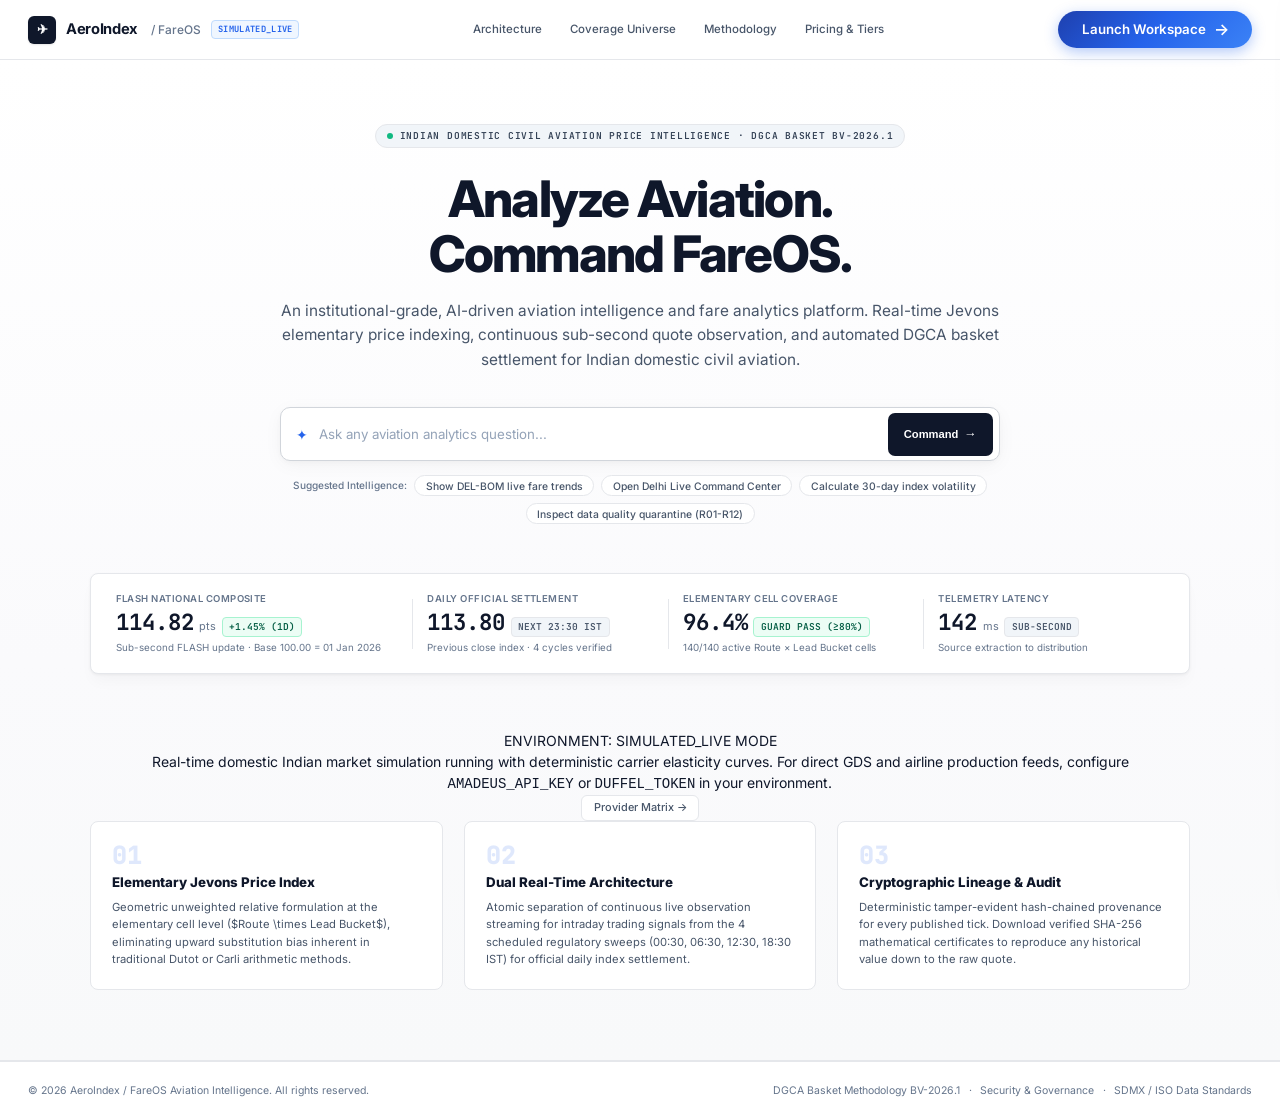
==== commit 9ecd8f75: "feat(api): implement institutional API ACCESS topbar command and full-featured data platform surface" ====
--- a/index.html
+++ b/index.html
@@ -502,7 +502,7 @@
           <button class="sidebar-nav-item" data-tab="api-dev">
             <span class="nav-item-icon">💻</span>
             <span class="nav-item-num">30</span>
-            <span class="nav-item-text">API & Developer Explorer</span>
+            <span class="nav-item-text">Government API & Data Access</span>
           </button>
 
           <button class="sidebar-nav-item" data-tab="datasets">
@@ -667,6 +667,11 @@
               </button>
               <button class="btn btn-accent" id="btn-provenance" title="Inspect mathematical formula & cryptographic audit">
                 Reproduce This #
+              </button>
+              <button class="btn btn-api-access" id="btn-topbar-api-access" title="Open Machine-Readable Airfare Intelligence API Workspace (v1)">
+                <span class="api-status-indicator-dot" id="topbar-api-dot"></span>
+                <span class="api-access-label">API ACCESS</span>
+                <span class="api-access-badge">v1</span>
               </button>
               <button class="btn btn-primary" id="btn-open-ai-chat" title="Open Ask AeroIndex AI Analyst">
                 ✦ Ask AI
@@ -8895,42 +8900,993 @@
             </div>
           </section>
 
-          <!-- TAB 30: API & DEVELOPER EXPLORER -->
+                              <!-- TAB 30: GOVERNMENT & INSTITUTIONAL DATA API (v1) -->
           <section class="tab-pane" id="pane-api-dev">
-            <div class="glass-panel chart-container">
-              <div class="chart-header">
-                <div>
-                  <h2 class="chart-title">Interactive REST & WebSocket API Explorer</h2>
-                  <div class="chart-subtitle">Production endpoints, authentication keys, and SDK snippets</div>
-                </div>
-              </div>
-              <div class="api-explorer-box">
-                <div class="endpoint-row">
-                  <span class="method get">GET</span>
-                  <span class="url">/api/v1/flights/delhi-live</span>
-                  <button class="btn btn-ghost test-api-btn" data-url="/api/v1/flights/delhi-live">Execute</button>
-                </div>
-                <div class="endpoint-row">
-                  <span class="method get">GET</span>
-                  <span class="url">/api/v1/index/current</span>
-                  <button class="btn btn-ghost test-api-btn" data-url="/api/v1/index/current">Execute</button>
-                </div>
-                <div class="endpoint-row">
-                  <span class="method get">GET</span>
-                  <span class="url">/api/v1/providers/status</span>
-                  <button class="btn btn-ghost test-api-btn" data-url="/api/v1/providers/status">Execute</button>
-                </div>
-                <div class="endpoint-row">
-                  <span class="method get">GET</span>
-                  <span class="url">/api/v1/waterfall</span>
-                  <button class="btn btn-ghost test-api-btn" data-url="/api/v1/waterfall">Execute</button>
-                </div>
-                <pre class="api-response-pre" id="api-explorer-response">// Click 'Execute' above to test live endpoints</pre>
-              </div>
+            <div class="gov-api-container">
+              
+              <!-- 01. HERO SECTION: MACHINE-READABLE AIRFARE INTELLIGENCE -->
+              <div class="glass-panel gov-api-hero-panel">
+                <div class="gov-api-hero-grid">
+                  <!-- Left: Value Proposition & Base URL -->
+                  <div class="gov-api-hero-left">
+                    <div class="gov-api-hero-badges">
+                      <span class="gov-api-pill gov-api-pill-blue">AEROINDEX REST API v1.0.0</span>
+                      <span class="gov-api-pill gov-api-pill-green" id="hero-status-pill">
+                        <span class="api-status-indicator-dot"></span> API OPERATIONAL
+                      </span>
+                      <span class="gov-api-pill gov-api-pill-purple">INSTITUTIONAL GRADE</span>
+                      <span class="gov-api-pill gov-api-pill-amber">₹0 BUDGET ARCHITECTURE</span>
+                    </div>
+
+                    <div class="gov-api-hero-supertitle">AEROINDEX API</div>
+                    <h1 class="gov-api-hero-title">Machine-Readable Airfare Intelligence</h1>
+                    <p class="gov-api-hero-subtitle">
+                      Access published AeroIndex datasets through a versioned, documented API designed for authorized institutional consumption. The same intelligence powering the AeroIndex workspace can be accessed programmatically through structured REST endpoints.
+                    </p>
+
+                    <!-- Base URL Bar -->
+                    <div class="gov-api-base-url-bar">
+                      <div class="base-url-meta">
+                        <span class="base-url-tag">BASE URL</span>
+                        <code class="base-url-val" id="hero-base-url-val">https://aeroindex.org/api/v1</code>
+                      </div>
+                      <button class="btn btn-ghost btn-sm" id="btn-hero-copy-base-url" title="Copy Base URL">
+                        <svg width="13" height="13" viewBox="0 0 24 24" fill="none" stroke="currentColor" stroke-width="2"><rect x="9" y="9" width="13" height="13" rx="2" ry="2"></rect><path d="M5 15H4a2 2 0 0 1-2-2V4a2 2 0 0 1 2-2h9a2 2 0 0 1 2 2v1"></path></svg>
+                        Copy URL
+                      </button>
+                    </div>
+
+                    <!-- Hero Quick Actions -->
+                    <div class="gov-api-hero-actions">
+                      <button class="btn btn-primary" id="btn-hero-run-pipeline-test">
+                        <svg width="14" height="14" viewBox="0 0 24 24" fill="none" stroke="currentColor" stroke-width="2.5"><polygon points="5 3 19 12 5 21 5 3"></polygon></svg>
+                        Run Live Pipeline Test
+                      </button>
+                      <a href="/api/docs" target="_blank" class="btn btn-outline" id="btn-hero-open-docs">
+                        <svg width="14" height="14" viewBox="0 0 24 24" fill="none" stroke="currentColor" stroke-width="2"><polygon points="12 2 2 7 12 12 22 7 12 2"></polygon><polyline points="2 17 12 22 22 17"></polyline><polyline points="2 12 12 17 22 12"></polyline></svg>
+                        Interactive Docs
+                      </a>
+                      <a href="/api/v1/openapi.json" target="_blank" class="btn btn-outline" id="btn-hero-open-spec">
+                        <svg width="14" height="14" viewBox="0 0 24 24" fill="none" stroke="currentColor" stroke-width="2"><path d="M14 2H6a2 2 0 0 0-2 2v16a2 2 0 0 0 2 2h12a2 2 0 0 0 2-2V8z"></path><polyline points="14 2 14 8 20 8"></polyline><line x1="16" y1="13" x2="8" y2="13"></line><line x1="16" y1="17" x2="8" y2="17"></line><polyline points="10 9 9 9 8 9"></polyline></svg>
+                        OpenAPI 3.1 Spec
+                      </a>
+                    </div>
+                  </div>
+
+                  <!-- Right: Live Terminal Request / Response Preview -->
+                  <div class="gov-api-hero-right">
+                    <div class="gov-api-terminal-card">
+                      <div class="gov-api-terminal-header">
+                        <div class="terminal-dots">
+                          <span class="terminal-dot term-dot-red"></span>
+                          <span class="terminal-dot term-dot-yellow"></span>
+                          <span class="terminal-dot term-dot-green"></span>
+                        </div>
+                        <div class="terminal-title">LIVE TERMINAL · GET /api/v1/index/latest</div>
+                        <div class="terminal-controls">
+                          <span class="gov-api-pill gov-api-pill-green" id="hero-terminal-status-pill">200 OK</span>
+                          <button class="btn btn-ghost btn-xs" id="btn-hero-terminal-copy" style="color: #38bdf8;">Copy</button>
+                        </div>
+                      </div>
+                      <div class="gov-api-terminal-body">
+                        <div class="terminal-req-line">
+                          <span class="term-prompt">$</span>
+                          <span class="term-cmd">curl -s "https://aeroindex.org/api/v1/index/latest"</span>
+                        </div>
+                        <div class="terminal-res-meta">
+                          <span>HTTP/1.1 200 OK</span> · <span>Content-Type: application/json</span> · <span>Latency: <strong id="hero-terminal-latency">12 ms</strong></span>
+                        </div>
+                        <pre class="terminal-res-code" id="hero-terminal-json-preview">{
+  "success": true,
+  "data": {
+    "series_id": "APIX-NAT-COMP",
+    "index_value": 114.82,
+    "change_prev_settlement_bps": 102,
+    "publication_status": "FLASH",
+    "lead_time_disaggregation": {
+      "L01": { "index": 175.2, "premium_pct": 75.3 },
+      "L14": { "index": 100.0, "premium_pct": 0.0 },
+      "L60": { "index": 73.0, "premium_pct": -27.0 }
+    }
+  },
+  "meta": {
+    "api_version": "v1.0.0",
+    "data_status": "SIMULATED_LIVE",
+    "methodology_version": "JEVONS-2026.1"
+  }
+}</pre>
+                      </div>
+                    </div>
+                  </div>
+                </div>
+              </div>
+
+              <!-- 02. EXPLANATORY STRIP: WHY API ACCESS? -->
+              <div class="glass-panel gov-api-pipeline-strip">
+                <div class="gov-api-strip-header">
+                  <div class="gov-api-strip-badge">PURPOSE & CONSUMPTION MODEL</div>
+                  <h3 class="gov-api-strip-title">Why API Access?</h3>
+                  <p class="gov-api-strip-subtitle">
+                    Dashboard users see AeroIndex. External systems can consume AeroIndex. Designed for authorized institutional consumption, supporting machine-readable access for potential institutional consumers such as statistical and policy-data systems.
+                  </p>
+                </div>
+
+                <div class="gov-api-flow-steps">
+                  <div class="gov-api-flow-step">
+                    <div class="step-circle">1</div>
+                    <div class="step-label">OBSERVE</div>
+                    <div class="step-desc">12,842 daily flight universe</div>
+                  </div>
+                  <div class="flow-arrow">→</div>
+                  <div class="gov-api-flow-step">
+                    <div class="step-circle">2</div>
+                    <div class="step-label">CLEAN</div>
+                    <div class="step-desc">R01–R12 quality quarantine</div>
+                  </div>
+                  <div class="flow-arrow">→</div>
+                  <div class="gov-api-flow-step">
+                    <div class="step-circle">3</div>
+                    <div class="step-label">INDEX</div>
+                    <div class="step-desc">Two-tier Jevons formula</div>
+                  </div>
+                  <div class="flow-arrow">→</div>
+                  <div class="gov-api-flow-step">
+                    <div class="step-circle">4</div>
+                    <div class="step-label">EXPLAIN</div>
+                    <div class="step-desc">Additive waterfall attribution</div>
+                  </div>
+                  <div class="flow-arrow">→</div>
+                  <div class="gov-api-flow-step step-highlight">
+                    <div class="step-circle">5</div>
+                    <div class="step-label">EXPOSE VIA API</div>
+                    <div class="step-desc">Machine-readable REST JSON</div>
+                  </div>
+                  <div class="flow-arrow">→</div>
+                  <div class="gov-api-flow-step">
+                    <div class="step-circle">6</div>
+                    <div class="step-label">CONSUME</div>
+                    <div class="step-desc">RBI, NSO, Research models</div>
+                  </div>
+                </div>
+              </div>
+
+              <!-- 03. API STATUS COMMAND BAR -->
+              <div class="glass-panel gov-api-status-bar">
+                <div class="gov-status-cell">
+                  <div class="gov-status-label">API STATUS</div>
+                  <div class="gov-status-val" style="color: #059669;">
+                    <span class="api-status-indicator-dot"></span> OPERATIONAL
+                  </div>
+                  <div class="gov-status-sub">All REST handlers active</div>
+                </div>
+                <div class="gov-status-cell">
+                  <div class="gov-status-label">VERSION</div>
+                  <div class="gov-status-val" style="color: #2563EB;">v1.0.0</div>
+                  <div class="gov-status-sub">Semantic stability locked</div>
+                </div>
+                <div class="gov-status-cell">
+                  <div class="gov-status-label">FORMAT</div>
+                  <div class="gov-status-val" style="color: #0F172A;">JSON (RFC 8259)</div>
+                  <div class="gov-status-sub">UTF-8 deterministic envelope</div>
+                </div>
+                <div class="gov-status-cell">
+                  <div class="gov-status-label">AUTHENTICATION</div>
+                  <div class="gov-status-val" style="color: #7C3AED;">API KEY (SHA-256)</div>
+                  <div class="gov-status-sub">Bearer or X-API-Key</div>
+                </div>
+                <div class="gov-status-cell">
+                  <div class="gov-status-label">LATEST DATA FRESHNESS</div>
+                  <div class="gov-status-val" id="cmdbar-freshness-val" style="color: #0F172A; font-size: 0.88rem;">--</div>
+                  <div class="gov-status-sub">Calibrated DGCA cycle</div>
+                </div>
+                <div class="gov-status-cell">
+                  <div class="gov-status-label">INDEX STATE</div>
+                  <div class="gov-status-val" id="cmdbar-index-state-val" style="color: #2563EB;">SIMULATED_LIVE</div>
+                  <div class="gov-status-sub">20-Route National Basket</div>
+                </div>
+                <div class="gov-status-cell">
+                  <div class="gov-status-label">DOCUMENTATION</div>
+                  <div class="gov-status-val" style="color: #059669;">OPENAPI 3.1.0</div>
+                  <div class="gov-status-sub">Machine & human contract</div>
+                </div>
+              </div>
+
+              <!-- 04. INTERACTIVE ARCHITECTURE PIPELINE -->
+              <div class="glass-panel gov-api-arch-panel">
+                <div class="chart-header" style="justify-content: space-between; align-items: center;">
+                  <div>
+                    <h3 class="chart-title" style="font-size: 1.1rem;">API → AeroIndex Pipeline Architecture</h3>
+                    <div class="chart-subtitle">Click any pipeline node to inspect its internal workspace module within AeroIndex</div>
+                  </div>
+                  <span class="gov-api-pill gov-api-pill-blue">INTERACTIVE ARCHITECTURE</span>
+                </div>
+
+                <div class="gov-api-arch-diagram">
+                  <div class="arch-node" data-nav="overview" title="Explore National Flight Universe">
+                    <div class="arch-icon">🌐</div>
+                    <div class="arch-title">DATA SOURCES</div>
+                    <div class="arch-desc">5 Airline & OTA feeds</div>
+                  </div>
+                  <div class="arch-connector">→</div>
+                  <div class="arch-node" data-nav="sources" title="Inspect Raw Quote Ingestion Telemetry">
+                    <div class="arch-icon">📥</div>
+                    <div class="arch-title">RAW OBSERVATIONS</div>
+                    <div class="arch-desc">18,450 daily quotes</div>
+                  </div>
+                  <div class="arch-connector">→</div>
+                  <div class="arch-node" data-nav="quality" title="Inspect R01-R12 Cleaning Rules">
+                    <div class="arch-icon">🛡️</div>
+                    <div class="arch-title">QUALITY ENGINE</div>
+                    <div class="arch-desc">R01–R12 Rules & MAD</div>
+                  </div>
+                  <div class="arch-connector">→</div>
+                  <div class="arch-node" data-nav="delhi-live" title="Inspect Clean Flight Universe">
+                    <div class="arch-icon">✈️</div>
+                    <div class="arch-title">CLEAN QUOTES</div>
+                    <div class="arch-desc">42 Monitored routes</div>
+                  </div>
+                  <div class="arch-connector">→</div>
+                  <div class="arch-node" data-nav="explorer" title="Inspect Jevons Index Formula">
+                    <div class="arch-icon">📐</div>
+                    <div class="arch-title">INDEX ENGINE</div>
+                    <div class="arch-desc">Two-tier Jevons aggregations</div>
+                  </div>
+                  <div class="arch-connector">→</div>
+                  <div class="arch-node" data-nav="waterfall" title="Inspect Additive Waterfall Attribution">
+                    <div class="arch-icon">📊</div>
+                    <div class="arch-title">FLASH / OFFICIAL</div>
+                    <div class="arch-desc">Settlement & attribution</div>
+                  </div>
+                  <div class="arch-connector">→</div>
+                  <div class="arch-node arch-node-active" title="You are currently here">
+                    <div class="arch-icon">⚡</div>
+                    <div class="arch-title">AEROINDEX REST API</div>
+                    <div class="arch-desc">Versioned /api/v1/</div>
+                  </div>
+                  <div class="arch-connector">→</div>
+                  <div class="arch-node" data-nav="ai-analyst" title="Ask AeroIndex AI Analyst">
+                    <div class="arch-icon">🏛️</div>
+                    <div class="arch-title">EXTERNAL CONSUMERS</div>
+                    <div class="arch-desc">RBI, NSO, Research</div>
+                  </div>
+                </div>
+              </div>
+
+              <!-- 05. VERIFY THE PIPELINE: LIVE SEQUENTIAL TEST -->
+              <div class="glass-panel gov-api-test-panel" id="section-live-pipeline-test">
+                <div class="chart-header" style="justify-content: space-between; align-items: center;">
+                  <div>
+                    <h3 class="chart-title" style="font-size: 1.15rem;">Verify the Pipeline: End-to-End Live Test</h3>
+                    <div class="chart-subtitle">
+                      Visually prove the API is genuinely operational. Executes sequential requests against /health, /metadata, and /index/latest, verifying latency, schema, and data freshness in real time.
+                    </div>
+                  </div>
+                  <button class="btn btn-primary" id="btn-run-pipeline-test-now" style="font-size: 0.85rem; padding: 0.55rem 1.1rem;">
+                    <svg width="14" height="14" viewBox="0 0 24 24" fill="none" stroke="currentColor" stroke-width="2.5"><polygon points="5 3 19 12 5 21 5 3"></polygon></svg>
+                    RUN LIVE PIPELINE TEST
+                  </button>
+                </div>
+
+                <!-- Live Test Telemetry Cards -->
+                <div class="gov-api-test-results-grid" style="margin-top: 1rem;">
+                  <div class="gov-api-test-card" id="test-card-reachable">
+                    <div class="test-card-icon">○</div>
+                    <div class="test-card-info">
+                      <div class="test-card-title">1. API REACHABLE</div>
+                      <div class="test-card-sub" id="test-reachable-sub">Waiting for execution...</div>
+                    </div>
+                    <div class="test-card-badge" id="test-reachable-badge">PENDING</div>
+                  </div>
+
+                  <div class="gov-api-test-card" id="test-card-auth">
+                    <div class="test-card-icon">○</div>
+                    <div class="test-card-info">
+                      <div class="test-card-title">2. AUTHENTICATION VALID</div>
+                      <div class="test-card-sub" id="test-auth-sub">Waiting for execution...</div>
+                    </div>
+                    <div class="test-card-badge" id="test-auth-badge">PENDING</div>
+                  </div>
+
+                  <div class="gov-api-test-card" id="test-card-dataset">
+                    <div class="test-card-icon">○</div>
+                    <div class="test-card-info">
+                      <div class="test-card-title">3. DATASET AVAILABLE</div>
+                      <div class="test-card-sub" id="test-dataset-sub">Waiting for execution...</div>
+                    </div>
+                    <div class="test-card-badge" id="test-dataset-badge">PENDING</div>
+                  </div>
+
+                  <div class="gov-api-test-card" id="test-card-envelope">
+                    <div class="test-card-icon">○</div>
+                    <div class="test-card-info">
+                      <div class="test-card-title">4. RESPONSE ENVELOPE VALID</div>
+                      <div class="test-card-sub" id="test-envelope-sub">Waiting for execution...</div>
+                    </div>
+                    <div class="test-card-badge" id="test-envelope-badge">PENDING</div>
+                  </div>
+
+                  <div class="gov-api-test-card" id="test-card-schema">
+                    <div class="test-card-icon">○</div>
+                    <div class="test-card-info">
+                      <div class="test-card-title">5. SCHEMA & FORMULA VALID</div>
+                      <div class="test-card-sub" id="test-schema-sub">Waiting for execution...</div>
+                    </div>
+                    <div class="test-card-badge" id="test-schema-badge">PENDING</div>
+                  </div>
+
+                  <div class="gov-api-test-card" id="test-card-freshness">
+                    <div class="test-card-icon">○</div>
+                    <div class="test-card-info">
+                      <div class="test-card-title">6. FRESHNESS VERIFIED</div>
+                      <div class="test-card-sub" id="test-freshness-sub">Waiting for execution...</div>
+                    </div>
+                    <div class="test-card-badge" id="test-freshness-badge">PENDING</div>
+                  </div>
+                </div>
+
+                <!-- Test Log Console -->
+                <div class="gov-api-test-log-box" id="pipeline-test-log">
+                  <div class="test-log-line test-log-info">Ready. Click "RUN LIVE PIPELINE TEST" to execute live diagnostics against the real AeroIndex backend.</div>
+                </div>
+              </div>
+
+              <!-- 06. API ENDPOINT EXPLORER & REQUEST BUILDER -->
+              <div class="glass-panel chart-container" id="section-api-explorer">
+                <div class="chart-header" style="justify-content: space-between; align-items: flex-start; flex-wrap: wrap; gap: 1rem;">
+                  <div>
+                    <h3 class="chart-title" style="font-size: 1.2rem;">API Endpoint Explorer & Request Builder</h3>
+                    <div class="chart-subtitle">
+                      Browse all implemented endpoints, configure parameters, execute authenticated requests against the real engine, and inspect structured JSON payloads with syntax highlighting and line numbers.
+                    </div>
+                  </div>
+                  <div style="display: flex; gap: 0.5rem; align-items: center;">
+                    <span style="font-size: 0.76rem; color: var(--text-muted);">Mode:</span>
+                    <span class="gov-api-pill gov-api-pill-green">LIVE SERVER EXECUTION</span>
+                  </div>
+                </div>
+
+                <div class="gov-api-explorer-workspace">
+                  
+                  <!-- Left: Categorized Endpoint Registry -->
+                  <div class="gov-api-registry-sidebar">
+                    <div class="registry-sidebar-header">
+                      <span>ENDPOINT REGISTRY</span>
+                      <span class="gov-api-pill gov-api-pill-blue" style="font-size: 0.65rem;">14 IMPLEMENTED</span>
+                    </div>
+
+                    <div class="registry-category">
+                      <div class="registry-cat-title">INDEX</div>
+                      <div class="registry-item active" data-ep="/api/v1/index/latest" data-method="GET" data-params="series_id=APIX-NAT-COMP&publication_status=FLASH" data-auth="PUBLIC">
+                        <span class="badge-method badge-get">GET</span>
+                        <div class="reg-item-meta">
+                          <span class="reg-item-path">/index/latest</span>
+                          <span class="reg-item-desc">Latest index & lead curves</span>
+                        </div>
+                      </div>
+                      <div class="registry-item" data-ep="/api/v1/index/history" data-method="GET" data-params="limit=10&page=1" data-auth="INSTITUTIONAL">
+                        <span class="badge-method badge-get">GET</span>
+                        <div class="reg-item-meta">
+                          <span class="reg-item-path">/index/history</span>
+                          <span class="reg-item-desc">Historical daily series</span>
+                        </div>
+                      </div>
+                    </div>
+
+                    <div class="registry-category">
+                      <div class="registry-cat-title">ROUTES</div>
+                      <div class="registry-item" data-ep="/api/v1/routes" data-method="GET" data-params="limit=10" data-auth="INSTITUTIONAL">
+                        <span class="badge-method badge-get">GET</span>
+                        <div class="reg-item-meta">
+                          <span class="reg-item-path">/routes</span>
+                          <span class="reg-item-desc">20-route basket spreads</span>
+                        </div>
+                      </div>
+                      <div class="registry-item" data-ep="/api/v1/routes/DEL-BOM" data-method="GET" data-params="" data-auth="INSTITUTIONAL">
+                        <span class="badge-method badge-get">GET</span>
+                        <div class="reg-item-meta">
+                          <span class="reg-item-path">/routes/{route_id}</span>
+                          <span class="reg-item-desc">Corridor detail & carriers</span>
+                        </div>
+                      </div>
+                      <div class="registry-item" data-ep="/api/v1/routes/DEL-BOM/history" data-method="GET" data-params="limit=15" data-auth="INSTITUTIONAL">
+                        <span class="badge-method badge-get">GET</span>
+                        <div class="reg-item-meta">
+                          <span class="reg-item-path">/routes/{id}/history</span>
+                          <span class="reg-item-desc">Corridor historical series</span>
+                        </div>
+                      </div>
+                    </div>
+
+                    <div class="registry-category">
+                      <div class="registry-cat-title">CARRIERS</div>
+                      <div class="registry-item" data-ep="/api/v1/carriers" data-method="GET" data-params="" data-auth="INSTITUTIONAL">
+                        <span class="badge-method badge-get">GET</span>
+                        <div class="reg-item-meta">
+                          <span class="reg-item-path">/carriers</span>
+                          <span class="reg-item-desc">DGCA share vs basket share</span>
+                        </div>
+                      </div>
+                      <div class="registry-item" data-ep="/api/v1/carriers/6E" data-method="GET" data-params="" data-auth="INSTITUTIONAL">
+                        <span class="badge-method badge-get">GET</span>
+                        <div class="reg-item-meta">
+                          <span class="reg-item-path">/carriers/{carrier_id}</span>
+                          <span class="reg-item-desc">Specific airline yields</span>
+                        </div>
+                      </div>
+                    </div>
+
+                    <div class="registry-category">
+                      <div class="registry-cat-title">ANALYTICS</div>
+                      <div class="registry-item" data-ep="/api/v1/attribution/latest" data-method="GET" data-params="" data-auth="INSTITUTIONAL">
+                        <span class="badge-method badge-get">GET</span>
+                        <div class="reg-item-meta">
+                          <span class="reg-item-path">/attribution/latest</span>
+                          <span class="reg-item-desc">What-moved waterfall</span>
+                        </div>
+                      </div>
+                      <div class="registry-item" data-ep="/api/v1/anomalies" data-method="GET" data-params="route_id=DEL-BOM" data-auth="INSTITUTIONAL">
+                        <span class="badge-method badge-get">GET</span>
+                        <div class="reg-item-meta">
+                          <span class="reg-item-path">/anomalies</span>
+                          <span class="reg-item-desc">Modified Z-score anomalies</span>
+                        </div>
+                      </div>
+                      <div class="registry-item" data-ep="/api/v1/coverage" data-method="GET" data-params="" data-auth="INSTITUTIONAL">
+                        <span class="badge-method badge-get">GET</span>
+                        <div class="reg-item-meta">
+                          <span class="reg-item-path">/coverage</span>
+                          <span class="reg-item-desc">NCO-2026.1 80% guard</span>
+                        </div>
+                      </div>
+                    </div>
+
+                    <div class="registry-category">
+                      <div class="registry-cat-title">PROVENANCE</div>
+                      <div class="registry-item" data-ep="/api/v1/provenance/APIX-2026-09-27" data-method="GET" data-params="" data-auth="INSTITUTIONAL">
+                        <span class="badge-method badge-get">GET</span>
+                        <div class="reg-item-meta">
+                          <span class="reg-item-path">/provenance/{id}</span>
+                          <span class="reg-item-desc">SHA-256 replay certificate</span>
+                        </div>
+                      </div>
+                    </div>
+
+                    <div class="registry-category">
+                      <div class="registry-cat-title">SYSTEM & AUTH</div>
+                      <div class="registry-item" data-ep="/api/v1/health" data-method="GET" data-params="" data-auth="PUBLIC">
+                        <span class="badge-method badge-get">GET</span>
+                        <div class="reg-item-meta">
+                          <span class="reg-item-path">/health</span>
+                          <span class="reg-item-desc">Subsystems & latency</span>
+                        </div>
+                      </div>
+                      <div class="registry-item" data-ep="/api/v1/metadata" data-method="GET" data-params="" data-auth="PUBLIC">
+                        <span class="badge-method badge-get">GET</span>
+                        <div class="reg-item-meta">
+                          <span class="reg-item-path">/metadata</span>
+                          <span class="reg-item-desc">Methodology contract</span>
+                        </div>
+                      </div>
+                      <div class="registry-item" data-ep="/api/v1/auth/keys" data-method="GET" data-params="" data-auth="PUBLIC">
+                        <span class="badge-method badge-get">GET</span>
+                        <div class="reg-item-meta">
+                          <span class="reg-item-path">/auth/keys</span>
+                          <span class="reg-item-desc">List registered API keys</span>
+                        </div>
+                      </div>
+                      <div class="registry-item" data-ep="/api/v1/auth/keys/generate" data-method="POST" data-params="name=Sandbox%20Evaluator&org=SIH%202026%20Jury" data-auth="PUBLIC">
+                        <span class="badge-method badge-post">POST</span>
+                        <div class="reg-item-meta">
+                          <span class="reg-item-path">/auth/keys/generate</span>
+                          <span class="reg-item-desc">Issue real API key</span>
+                        </div>
+                      </div>
+                      <div class="registry-item" data-ep="/api/v1/auth/keys/revoke" data-method="POST" data-params="key_id=KEY-EVAL-SANDBOX-99" data-auth="PUBLIC">
+                        <span class="badge-method badge-post">POST</span>
+                        <div class="reg-item-meta">
+                          <span class="reg-item-path">/auth/keys/revoke</span>
+                          <span class="reg-item-desc">Revoke an active key</span>
+                        </div>
+                      </div>
+                    </div>
+                  </div>
+
+                  <!-- Right: Request Builder & JSON Console -->
+                  <div class="gov-api-console-main">
+                    
+                    <!-- Top: URL & Parameter Builder -->
+                    <div class="gov-api-builder-card">
+                      <div class="builder-url-row">
+                        <span class="badge-method badge-method-lg badge-get" id="builder-method-badge">GET</span>
+                        <div class="builder-url-input-wrap">
+                          <span class="builder-origin-prefix" id="builder-origin-prefix">https://aeroindex.org</span>
+                          <input type="text" class="builder-endpoint-input" id="builder-endpoint-input" value="/api/v1/index/latest">
+                        </div>
+                        <button class="btn btn-primary" id="btn-builder-execute" style="padding: 0.6rem 1.4rem; font-size: 0.88rem; font-weight: 600;">
+                          <svg width="14" height="14" viewBox="0 0 24 24" fill="none" stroke="currentColor" stroke-width="2.5"><polygon points="5 3 19 12 5 21 5 3"></polygon></svg>
+                          EXECUTE REQUEST
+                        </button>
+                      </div>
+
+                      <div class="builder-params-grid">
+                        <div class="builder-field">
+                          <label class="builder-label">Query / Path Parameters</label>
+                          <input type="text" class="gov-api-input" id="builder-params-input" value="series_id=APIX-NAT-COMP&publication_status=FLASH" placeholder="e.g. limit=10&page=1">
+                        </div>
+
+                        <div class="builder-field">
+                          <label class="builder-label">
+                            <span>Authentication Key</span>
+                            <span class="gov-api-pill gov-api-pill-green" id="builder-auth-pill" style="font-size: 0.65rem;">PUBLIC / NO KEY REQ</span>
+                          </label>
+                          <select class="gov-api-select" id="builder-auth-select">
+                            <option value="aero_eval_sandbox_key" selected>Evaluation Sandbox Key (aero_eval_sandbox_key) · 120 RPM</option>
+                            <option value="aero_inst_rbi_research_2026">Reserve Bank of India (aero_inst_rbi_research_2026) · 300 RPM</option>
+                            <option value="aero_inst_nso_stat_2026">National Statistical Office (aero_inst_nso_stat_2026) · 300 RPM</option>
+                            <option value="UNAUTHENTICATED">Unauthenticated (Test 401 Unauthorized)</option>
+                            <option value="CUSTOM">Custom Key Input...</option>
+                          </select>
+                          <input type="text" class="gov-api-input" id="builder-custom-key-input" style="display: none; margin-top: 0.4rem;" placeholder="Enter custom institutional API key">
+                        </div>
+                      </div>
+
+                      <!-- cURL Box -->
+                      <div class="builder-curl-section">
+                        <div class="builder-curl-header">
+                          <span class="builder-curl-tag">TRY IT OUTSIDE AEROINDEX (cURL)</span>
+                          <button class="btn btn-ghost btn-xs" id="btn-builder-copy-curl" style="color: #38bdf8;">Copy cURL</button>
+                        </div>
+                        <div class="gov-api-curl-container">
+                          <code class="gov-api-curl-text" id="builder-curl-code">curl -s "https://aeroindex.org/api/v1/index/latest?series_id=APIX-NAT-COMP&publication_status=FLASH"</code>
+                        </div>
+                      </div>
+                    </div>
+
+                    <!-- Bottom: Formatted JSON Response Viewer -->
+                    <div class="gov-api-json-viewer-card">
+                      <div class="json-viewer-toolbar">
+                        <div class="json-viewer-status-group">
+                          <span style="font-size: 0.74rem; color: #94A3B8; font-weight: 600;">RESPONSE:</span>
+                          <span class="gov-api-pill gov-api-pill-green" id="viewer-status-pill">200 OK</span>
+                          <span class="json-metric-pill">TIME: <strong id="viewer-latency">12 ms</strong></span>
+                          <span class="json-metric-pill">SIZE: <strong id="viewer-size">1.8 KB</strong></span>
+                          <span class="json-metric-pill">LINES: <strong id="viewer-line-count">34</strong></span>
+                        </div>
+                        <div class="json-viewer-actions">
+                          <button class="btn btn-ghost btn-xs" id="btn-viewer-copy-json" style="color: #38bdf8;">Copy JSON</button>
+                          <button class="btn btn-ghost btn-xs" id="btn-viewer-copy-url">Copy URL</button>
+                          <button class="btn btn-ghost btn-xs" id="btn-viewer-toggle-wrap">Toggle Wrap</button>
+                        </div>
+                      </div>
+
+                      <div class="json-code-container">
+                        <div class="json-line-numbers" id="viewer-line-numbers">1
+2
+3
+4
+5</div>
+                        <pre class="json-code-body" id="viewer-code-body">// Ready. Click EXECUTE REQUEST to inspect live payload...</pre>
+                      </div>
+                    </div>
+
+                  </div>
+
+                </div>
+              </div>
+
+              <!-- 07. FUNCTIONAL API KEY MANAGEMENT SECTION -->
+              <div class="glass-panel chart-container" id="section-api-keys">
+                <div class="chart-header" style="justify-content: space-between; align-items: flex-start; flex-wrap: wrap; gap: 1rem;">
+                  <div>
+                    <div style="display: flex; align-items: center; gap: 0.5rem; margin-bottom: 0.3rem;">
+                      <span class="gov-api-pill gov-api-pill-purple">AUTHENTICATION</span>
+                      <span class="gov-api-pill gov-api-pill-green">● ENABLED</span>
+                    </div>
+                    <h3 class="chart-title" style="font-size: 1.18rem;">Institutional API Key Management</h3>
+                    <div class="chart-subtitle" style="max-width: 760px;">
+                      Issue, inspect, and revoke institutional credentials. AeroIndex stores only SHA-256 digests server-side. Plaintext keys are shown strictly once upon generation and never exposed through frontend source, URLs, or normal API responses.
+                    </div>
+                  </div>
+                  <button class="btn btn-primary" id="btn-open-generate-key-form" style="font-size: 0.85rem; padding: 0.5rem 1rem;">
+                    + GENERATE API KEY
+                  </button>
+                </div>
+
+                <!-- One-Time Key Reveal Banner (Shown only after generation) -->
+                <div class="gov-api-key-reveal-banner" id="key-reveal-banner" style="display: none;">
+                  <div class="key-reveal-header">
+                    <span class="key-reveal-icon">🔒</span>
+                    <div>
+                      <strong style="color: #F8FAFC; font-size: 0.9rem;">NEW INSTITUTIONAL API KEY GENERATED</strong>
+                      <div style="color: #FCA5A5; font-size: 0.78rem; margin-top: 0.15rem;">
+                        ⚠️ Save this key now. It will not be displayed again. Only the SHA-256 digest is stored server-side.
+                      </div>
+                    </div>
+                  </div>
+                  <div class="key-reveal-box">
+                    <code id="key-reveal-secret-val">aero_inst_...</code>
+                    <button class="btn btn-ghost btn-sm" id="btn-copy-revealed-key" style="color: #38BDF8;">
+                      Copy Key
+                    </button>
+                  </div>
+                </div>
+
+                <!-- Inline Generate Form (Toggled) -->
+                <div class="gov-api-key-form-inline" id="key-generate-form" style="display: none;">
+                  <div style="display: grid; grid-template-columns: 1fr 1fr auto; gap: 0.75rem; align-items: flex-end;">
+                    <div>
+                      <label class="builder-label">Key Name / Purpose</label>
+                      <input type="text" class="gov-api-input" id="input-new-key-name" placeholder="e.g. Monetary Policy Research Team" value="SIH Evaluation Jury Key">
+                    </div>
+                    <div>
+                      <label class="builder-label">Organization</label>
+                      <input type="text" class="gov-api-input" id="input-new-key-org" placeholder="e.g. Reserve Bank of India" value="Institutional Research & Evaluation">
+                    </div>
+                    <div style="display: flex; gap: 0.5rem;">
+                      <button class="btn btn-primary" id="btn-submit-generate-key">Issue Key</button>
+                      <button class="btn btn-outline" id="btn-cancel-generate-key">Cancel</button>
+                    </div>
+                  </div>
+                </div>
+
+                <!-- Active Keys Table -->
+                <div style="overflow-x: auto; margin-top: 1rem;">
+                  <table class="heatmap-table" style="width: 100%; font-size: 0.8rem;">
+                    <thead>
+                      <tr>
+                        <th style="text-align: left;">Key ID</th>
+                        <th style="text-align: left;">Name & Organization</th>
+                        <th style="text-align: center;">Tier & Rate Limit</th>
+                        <th style="text-align: left;">Scopes</th>
+                        <th style="text-align: left;">Created At</th>
+                        <th style="text-align: left;">Last Used</th>
+                        <th style="text-align: center;">Status</th>
+                        <th style="text-align: right;">Action</th>
+                      </tr>
+                    </thead>
+                    <tbody id="gov-api-keys-table-body">
+                      <!-- Rendered dynamically -->
+                    </tbody>
+                  </table>
+                </div>
+              </div>
+
+              <!-- 08. DATASET CATALOGUE -->
+              <div class="glass-panel table-card">
+                <div class="chart-header" style="justify-content: space-between; align-items: center;">
+                  <div>
+                    <h3 class="chart-title" style="font-size: 1.15rem;">Institutional Dataset Catalogue</h3>
+                    <div class="chart-subtitle">All resources exposed under the versioned <code>/api/v1/</code> namespace with explicit SLAs and denominators</div>
+                  </div>
+                  <span class="gov-api-pill gov-api-pill-blue">10 DATASETS ACTIVE</span>
+                </div>
+
+                <div class="gov-api-catalog-grid" style="margin-top: 1rem;">
+                  
+                  <div class="gov-catalog-card">
+                    <div class="cat-card-header">
+                      <span class="cat-card-title">Published Latest Index</span>
+                      <span class="gov-api-pill gov-api-pill-green">PUBLIC</span>
+                    </div>
+                    <div class="cat-card-desc">National Composite & Metro indices with 7-bucket advance purchase lead curves (L01-L60).</div>
+                    <div class="cat-card-route"><code>GET /api/v1/index/latest</code></div>
+                    <div class="cat-card-footer">
+                      <span class="cat-card-sla">Freshness: Sub-second tick</span>
+                      <button class="btn btn-ghost btn-xs gov-load-explorer-btn" data-endpoint="/api/v1/index/latest" data-params="series_id=APIX-NAT-COMP&publication_status=FLASH">Test in Explorer →</button>
+                    </div>
+                  </div>
+
+                  <div class="gov-catalog-card">
+                    <div class="cat-card-header">
+                      <span class="cat-card-title">Historical Daily Series</span>
+                      <span class="gov-api-pill gov-api-pill-blue">INSTITUTIONAL</span>
+                    </div>
+                    <div class="cat-card-desc">Daily 23:30 IST official settlement series with route sample counts and national coverage percentages.</div>
+                    <div class="cat-card-route"><code>GET /api/v1/index/history</code></div>
+                    <div class="cat-card-footer">
+                      <span class="cat-card-sla">Freshness: Daily settlement</span>
+                      <button class="btn btn-ghost btn-xs gov-load-explorer-btn" data-endpoint="/api/v1/index/history" data-params="limit=15&page=1">Test in Explorer →</button>
+                    </div>
+                  </div>
+
+                  <div class="gov-catalog-card">
+                    <div class="cat-card-header">
+                      <span class="cat-card-title">Route Corridor Intelligence</span>
+                      <span class="gov-api-pill gov-api-pill-blue">INSTITUTIONAL</span>
+                    </div>
+                    <div class="cat-card-desc">Top-20 DGCA passenger volume-weighted corridors with rolling medians, minimum fares, and carrier counts.</div>
+                    <div class="cat-card-route"><code>GET /api/v1/routes</code></div>
+                    <div class="cat-card-footer">
+                      <span class="cat-card-sla">Freshness: 15-min rolling</span>
+                      <button class="btn btn-ghost btn-xs gov-load-explorer-btn" data-endpoint="/api/v1/routes" data-params="limit=10">Test in Explorer →</button>
+                    </div>
+                  </div>
+
+                  <div class="gov-catalog-card">
+                    <div class="cat-card-header">
+                      <span class="cat-card-title">Specific Corridor Spreads</span>
+                      <span class="gov-api-pill gov-api-pill-blue">INSTITUTIONAL</span>
+                    </div>
+                    <div class="cat-card-desc">Complete lead-curve breakdown (L01-L60) and airline market share for individual monitored city-pairs.</div>
+                    <div class="cat-card-route"><code>GET /api/v1/routes/{route_id}</code></div>
+                    <div class="cat-card-footer">
+                      <span class="cat-card-sla">Freshness: 15-min rolling</span>
+                      <button class="btn btn-ghost btn-xs gov-load-explorer-btn" data-endpoint="/api/v1/routes/DEL-BOM" data-params="">Test in Explorer →</button>
+                    </div>
+                  </div>
+
+                  <div class="gov-catalog-card">
+                    <div class="cat-card-header">
+                      <span class="cat-card-title">Carrier Operational Intelligence</span>
+                      <span class="gov-api-pill gov-api-pill-blue">INSTITUTIONAL</span>
+                    </div>
+                    <div class="cat-card-desc">Distinguishes DGCA reported passenger market share from AeroIndex domestic basket sampling weights.</div>
+                    <div class="cat-card-route"><code>GET /api/v1/carriers</code></div>
+                    <div class="cat-card-footer">
+                      <span class="cat-card-sla">Freshness: Continuous sampling</span>
+                      <button class="btn btn-ghost btn-xs gov-load-explorer-btn" data-endpoint="/api/v1/carriers" data-params="">Test in Explorer →</button>
+                    </div>
+                  </div>
+
+                  <div class="gov-catalog-card">
+                    <div class="cat-card-header">
+                      <span class="cat-card-title">Index Attribution Decomposition</span>
+                      <span class="gov-api-pill gov-api-pill-blue">INSTITUTIONAL</span>
+                    </div>
+                    <div class="cat-card-desc">Exact mathematical reconciliation (+145 bps) of corridor and carrier price drivers with strict non-causal discipline.</div>
+                    <div class="cat-card-route"><code>GET /api/v1/attribution/latest</code></div>
+                    <div class="cat-card-footer">
+                      <span class="cat-card-sla">Freshness: Settlement + Flash</span>
+                      <button class="btn btn-ghost btn-xs gov-load-explorer-btn" data-endpoint="/api/v1/attribution/latest" data-params="">Test in Explorer →</button>
+                    </div>
+                  </div>
+
+                  <div class="gov-catalog-card">
+                    <div class="cat-card-header">
+                      <span class="cat-card-title">National Coverage & Observability</span>
+                      <span class="gov-api-pill gov-api-pill-blue">INSTITUTIONAL</span>
+                    </div>
+                    <div class="cat-card-desc">NCO-2026.1 framework with explicit denominators (12,842 universe vs 140 basket cells) and 80% guard pass.</div>
+                    <div class="cat-card-route"><code>GET /api/v1/coverage</code></div>
+                    <div class="cat-card-footer">
+                      <span class="cat-card-sla">Freshness: 1-minute telemetry</span>
+                      <button class="btn btn-ghost btn-xs gov-load-explorer-btn" data-endpoint="/api/v1/coverage" data-params="">Test in Explorer →</button>
+                    </div>
+                  </div>
+
+                  <div class="gov-catalog-card">
+                    <div class="cat-card-header">
+                      <span class="cat-card-title">Pricing Anomaly Engine</span>
+                      <span class="gov-api-pill gov-api-pill-blue">INSTITUTIONAL</span>
+                    </div>
+                    <div class="cat-card-desc">Reproducible pricing anomalies flagged via Modified Z-score with MAD (3.0 sigma) and non-causal language.</div>
+                    <div class="cat-card-route"><code>GET /api/v1/anomalies</code></div>
+                    <div class="cat-card-footer">
+                      <span class="cat-card-sla">Freshness: Real-time flag</span>
+                      <button class="btn btn-ghost btn-xs gov-load-explorer-btn" data-endpoint="/api/v1/anomalies" data-params="route_id=DEL-BOM">Test in Explorer →</button>
+                    </div>
+                  </div>
+
+                  <div class="gov-catalog-card">
+                    <div class="cat-card-header">
+                      <span class="cat-card-title">Cryptographic Provenance</span>
+                      <span class="gov-api-pill gov-api-pill-blue">INSTITUTIONAL</span>
+                    </div>
+                    <div class="cat-card-desc">Deterministic replay certificate with SHA-256 fingerprint of input quotes and elementary cell indices.</div>
+                    <div class="cat-card-route"><code>GET /api/v1/provenance/{id}</code></div>
+                    <div class="cat-card-footer">
+                      <span class="cat-card-sla">Freshness: Immutable audit</span>
+                      <button class="btn btn-ghost btn-xs gov-load-explorer-btn" data-endpoint="/api/v1/provenance/APIX-2026-09-27" data-params="">Test in Explorer →</button>
+                    </div>
+                  </div>
+
+                  <div class="gov-catalog-card">
+                    <div class="cat-card-header">
+                      <span class="cat-card-title">Methodology & Base Period</span>
+                      <span class="gov-api-pill gov-api-pill-green">PUBLIC</span>
+                    </div>
+                    <div class="cat-card-desc">ILO/IMF Jevons formulation standards, base period definition (2026-01-01 = 100), and R01-R12 rules.</div>
+                    <div class="cat-card-route"><code>GET /api/v1/metadata</code></div>
+                    <div class="cat-card-footer">
+                      <span class="cat-card-sla">Freshness: Versioned static</span>
+                      <button class="btn btn-ghost btn-xs gov-load-explorer-btn" data-endpoint="/api/v1/metadata" data-params="">Test in Explorer →</button>
+                    </div>
+                  </div>
+
+                </div>
+              </div>
+
+              <!-- 09. FOR INSTITUTIONAL CONSUMERS SECTION -->
+              <div class="glass-panel chart-container">
+                <div class="chart-header">
+                  <div>
+                    <h3 class="chart-title" style="font-size: 1.15rem;">Built to be Consumed, Not Just Viewed</h3>
+                    <div class="chart-subtitle">Three pillars of the AeroIndex machine-readable data infrastructure for economic and policy researchers</div>
+                  </div>
+                </div>
+
+                <div class="gov-api-pillars-row" style="margin-top: 1rem;">
+                  <div class="gov-pillar-card">
+                    <div class="pillar-num">01</div>
+                    <div class="pillar-title">MACHINE READABLE</div>
+                    <div class="pillar-body">
+                      Every observation is emitted as typed, standardized JSON with an immutable 4-key envelope. Ready for direct ingestion into Python, R, Stata, Julia, or institutional data pipelines.
+                    </div>
+                  </div>
+
+                  <div class="gov-pillar-card">
+                    <div class="pillar-num">02</div>
+                    <div class="pillar-title">VERSIONED & STABLE</div>
+                    <div class="pillar-body">
+                      Strict semantic versioning under <code>/api/v1/</code> guarantees that schema structures, mathematical formulations, and field semantics will never break without deprecation windows.
+                    </div>
+                  </div>
+
+                  <div class="gov-pillar-card">
+                    <div class="pillar-num">03</div>
+                    <div class="pillar-title">TRACEABLE & AUDITABLE</div>
+                    <div class="pillar-body">
+                      Published index values are not black-box outputs. Each point carries cryptographic SHA-256 fingerprints, cell coverage counts, and mathematical replay proofs verifiable by independent auditors.
+                    </div>
+                  </div>
+                </div>
+
+                <!-- Potential Consumers Strip -->
+                <div class="gov-api-consumers-box" style="margin-top: 1.25rem;">
+                  <div class="consumers-title">POTENTIAL INSTITUTIONAL CONSUMPTION WORKFLOWS</div>
+                  <div class="consumers-grid">
+                    <div class="consumer-chip">
+                      <strong>Central Bank Monetary Research</strong>
+                      <span>High-frequency airfare leading indicator for transport inflation nowcasting.</span>
+                    </div>
+                    <div class="consumer-chip">
+                      <strong>National Statistical Offices</strong>
+                      <span>Disaggregated advance-purchase curves for CPI basket bridging.</span>
+                    </div>
+                    <div class="consumer-chip">
+                      <strong>Civil Aviation Authorities</strong>
+                      <span>Observability across DGCA route pricing distributions and competition.</span>
+                    </div>
+                    <div class="consumer-chip">
+                      <strong>Quantitative Academic Institutions</strong>
+                      <span>Empirical econometrics on Indian airline pricing strategies and yield elasticity.</span>
+                    </div>
+                  </div>
+                </div>
+              </div>
+
+              <!-- 10. INTERACTIVE ERROR EXPERIENCE -->
+              <div class="glass-panel chart-container">
+                <div class="chart-header" style="justify-content: space-between; align-items: center;">
+                  <div>
+                    <h3 class="chart-title" style="font-size: 1.15rem;">API Error Architecture & Simulator</h3>
+                    <div class="chart-subtitle">
+                      Test how AeroIndex rejects unauthorized requests, invalid routes, and excessive request rates with actionable diagnostic envelopes.
+                    </div>
+                  </div>
+                  <span class="gov-api-pill gov-api-pill-amber">INTERACTIVE TESTING</span>
+                </div>
+
+                <div class="gov-api-error-buttons" style="margin-top: 1rem; display: flex; gap: 0.6rem; flex-wrap: wrap;">
+                  <button class="btn btn-outline btn-sm gov-test-error-btn" data-error-type="401">
+                    Test 401 UNAUTHORIZED
+                  </button>
+                  <button class="btn btn-outline btn-sm gov-test-error-btn" data-error-type="404">
+                    Test 404 ROUTE_NOT_FOUND
+                  </button>
+                  <button class="btn btn-outline btn-sm gov-test-error-btn" data-error-type="404_EP">
+                    Test 404 ENDPOINT_NOT_FOUND
+                  </button>
+                  <button class="btn btn-outline btn-sm gov-test-error-btn" data-error-type="429">
+                    Test 429 RATE_LIMIT_EXCEEDED
+                  </button>
+                </div>
+
+                <!-- Error Explainer Cards -->
+                <div class="gov-api-error-explainer-grid" style="margin-top: 1rem;">
+                  <div class="error-explainer-card">
+                    <div class="error-code">401 UNAUTHORIZED</div>
+                    <div class="error-what"><strong>What Happened:</strong> Protected institutional endpoint called without valid API key.</div>
+                    <div class="error-means"><strong>What It Means:</strong> The consumer must supply an approved key via <code>X-API-Key</code> or <code>Authorization: Bearer</code>.</div>
+                    <div class="error-action"><strong>What To Do:</strong> Use the Evaluation Sandbox Key <code>aero_eval_sandbox_key</code> or issue a key above.</div>
+                  </div>
+
+                  <div class="error-explainer-card">
+                    <div class="error-code">404 NOT FOUND</div>
+                    <div class="error-what"><strong>What Happened:</strong> Requested route or carrier is not in the monitored DGCA basket.</div>
+                    <div class="error-means"><strong>What It Means:</strong> AeroIndex monitors the top 20 official volume-weighted routes.</div>
+                    <div class="error-action"><strong>What To Do:</strong> Query <code>/api/v1/routes</code> to inspect the 20 active corridor IDs.</div>
+                  </div>
+
+                  <div class="error-explainer-card">
+                    <div class="error-code">429 RATE LIMIT EXCEEDED</div>
+                    <div class="error-what"><strong>What Happened:</strong> Request volume exceeded the tier's sliding-window quota.</div>
+                    <div class="error-means"><strong>What It Means:</strong> Public tier is capped at 60 RPM, Sandbox at 120 RPM, Institutional at 300 RPM.</div>
+                    <div class="error-action"><strong>What To Do:</strong> Inspect the <code>X-RateLimit-Reset</code> header and back off.</div>
+                  </div>
+                </div>
+              </div>
+
+              <!-- 11. API VS DASHBOARD COMPARISON -->
+              <div class="glass-panel table-card">
+                <div class="chart-header" style="justify-content: space-between; align-items: center;">
+                  <div>
+                    <h3 class="chart-title" style="font-size: 1.15rem;">Human Interface vs Machine Interface</h3>
+                    <div class="chart-subtitle">Two entry points into the exact same underlying quantitative intelligence layer</div>
+                  </div>
+                  <span class="gov-api-pill gov-api-pill-blue">SAME UNDERLYING INTELLIGENCE</span>
+                </div>
+
+                <div style="overflow-x: auto; margin-top: 1rem;">
+                  <table class="heatmap-table" style="width: 100%; font-size: 0.8rem;">
+                    <thead>
+                      <tr>
+                        <th style="width: 25%;">Intelligence Domain</th>
+                        <th style="width: 37.5%; text-align: left;">HUMAN INTERFACE (AeroIndex Dashboard)</th>
+                        <th style="width: 37.5%; text-align: left;">MACHINE INTERFACE (AeroIndex REST API)</th>
+                      </tr>
+                    </thead>
+                    <tbody>
+                      <tr>
+                        <td><strong>Index Observations</strong></td>
+                        <td>Interactive Canvas charts, 1D/7D/30D zoom toggles, settlement lines</td>
+                        <td><code>GET /api/v1/index/latest</code> · <code>GET /api/v1/index/history</code></td>
+                      </tr>
+                      <tr>
+                        <td><strong>Corridor Intelligence</strong></td>
+                        <td>India route flow map, ranked velocity bars, elasticity heatmaps</td>
+                        <td><code>GET /api/v1/routes</code> · <code>GET /api/v1/routes/{route_id}</code></td>
+                      </tr>
+                      <tr>
+                        <td><strong>Price Movement Drivers</strong></td>
+                        <td>What-Moved interactive waterfall, basis-point driver cards</td>
+                        <td><code>GET /api/v1/attribution/latest</code></td>
+                      </tr>
+                      <tr>
+                        <td><strong>Carrier Competition</strong></td>
+                        <td>Market share donut charts, airline yield curves, pricing dispersion</td>
+                        <td><code>GET /api/v1/carriers</code> · <code>GET /api/v1/carriers/{id}</code></td>
+                      </tr>
+                      <tr>
+                        <td><strong>Mathematical Audit</strong></td>
+                        <td>"Reproduce This #" modal, step-by-step Jevons elementary cell breakdown</td>
+                        <td><code>GET /api/v1/provenance/{id}</code> (SHA-256 fingerprint & replay)</td>
+                      </tr>
+                      <tr>
+                        <td><strong>Natural Language Inquiry</strong></td>
+                        <td>Ask AeroIndex AI Analyst (natural language reasoning)</td>
+                        <td>Structured REST API queries (deterministic programmatic integration)</td>
+                      </tr>
+                    </tbody>
+                  </table>
+                </div>
+              </div>
+
+              <!-- 12. CROSS-MODULE QUICK JUMP BAR -->
+              <div class="glass-panel" style="padding: 1rem 1.25rem;">
+                <div style="font-size: 0.76rem; font-weight: 700; color: var(--text-muted); margin-bottom: 0.6rem; text-transform: uppercase;">
+                  CROSS-MODULE EXPLORATION
+                </div>
+                <div style="display: flex; gap: 0.5rem; flex-wrap: wrap;">
+                  <button class="btn btn-ghost btn-sm" onclick="activateWorkspaceTab('overview');">Mission Control →</button>
+                  <button class="btn btn-ghost btn-sm" onclick="activateWorkspaceTab('explorer');">Index Explorer →</button>
+                  <button class="btn btn-ghost btn-sm" onclick="activateWorkspaceTab('routes');">Route Intelligence →</button>
+                  <button class="btn btn-ghost btn-sm" onclick="activateWorkspaceTab('waterfall');">What Moved Attribution →</button>
+                  <button class="btn btn-ghost btn-sm" onclick="activateWorkspaceTab('carriers');">Carrier Intelligence →</button>
+                  <button class="btn btn-ghost btn-sm" onclick="activateWorkspaceTab('coverage');">National Coverage →</button>
+                  <button class="btn btn-ghost btn-sm" onclick="activateWorkspaceTab('anomalies');">Anomaly Observatory →</button>
+                  <button class="btn btn-ghost btn-sm" onclick="activateWorkspaceTab('quality');">Quality Review (R01-R12) →</button>
+                </div>
+              </div>
+
             </div>
           </section>
-
-          <!-- TAB 31: DATASET RELEASES -->
+if __name__ == '__main__':
+    content = generate_markup()
+    print(f"Generated {len(content)} characters of markup.")
+
+
+
           <section class="tab-pane" id="pane-datasets">
             <div class="glass-panel table-card">
               <div class="chart-header">
--- a/styles.css
+++ b/styles.css
@@ -8966,3 +8966,1284 @@
   text-align: center;
   margin-top: 0.4rem;
 }
+
+/* ==========================================================================
+   AEROINDEX / FAREOS — GOVERNMENT & INSTITUTIONAL DATA API (v1) DESIGN SYSTEM
+   ========================================================================== */
+
+.gov-api-container {
+  display: flex;
+  flex-direction: column;
+  gap: 1.5rem;
+}
+
+.gov-api-kpi-row {
+  display: grid;
+  grid-template-columns: repeat(auto-fit, minmax(200px, 1fr));
+  gap: 1rem;
+}
+
+.gov-api-kpi-card {
+  background: var(--bg-surface);
+  border: 1px solid var(--border-subtle);
+  border-radius: 8px;
+  padding: 1rem 1.2rem;
+  display: flex;
+  flex-direction: column;
+  gap: 0.35rem;
+  box-shadow: 0 1px 2px rgba(0, 0, 0, 0.03);
+}
+
+.gov-api-kpi-label {
+  font-size: 0.72rem;
+  font-weight: 700;
+  text-transform: uppercase;
+  letter-spacing: 0.05em;
+  color: var(--text-muted);
+}
+
+.gov-api-kpi-val {
+  font-size: 1.25rem;
+  font-weight: 700;
+  color: var(--text-primary);
+  font-family: var(--font-mono);
+  display: flex;
+  align-items: center;
+  gap: 0.5rem;
+}
+
+.gov-api-kpi-sub {
+  font-size: 0.75rem;
+  color: var(--text-secondary);
+}
+
+.gov-api-pill {
+  display: inline-flex;
+  align-items: center;
+  gap: 0.35rem;
+  padding: 0.2rem 0.6rem;
+  border-radius: 9999px;
+  font-size: 0.72rem;
+  font-weight: 600;
+  font-family: var(--font-mono);
+}
+
+.gov-api-pill-green {
+  background: #ECFDF5;
+  color: #065F46;
+  border: 1px solid #A7F3D0;
+}
+
+.gov-api-pill-blue {
+  background: #EFF6FF;
+  color: #1E40AF;
+  border: 1px solid #BFDBFE;
+}
+
+.gov-api-pill-amber {
+  background: #FEF3C7;
+  color: #92400E;
+  border: 1px solid #FDE68A;
+}
+
+.gov-api-pill-red {
+  background: #FFF1F2;
+  color: #9F1239;
+  border: 1px solid #FECDD3;
+}
+
+.gov-api-explorer-grid {
+  display: grid;
+  grid-template-columns: 1fr 1fr;
+  gap: 1.5rem;
+}
+
+@media (max-width: 1024px) {
+  .gov-api-explorer-grid {
+    grid-template-columns: 1fr;
+  }
+}
+
+.gov-api-control-panel {
+  background: var(--bg-surface);
+  border: 1px solid var(--border-subtle);
+  border-radius: 8px;
+  padding: 1.25rem;
+  display: flex;
+  flex-direction: column;
+  gap: 1rem;
+}
+
+.gov-api-field-group {
+  display: flex;
+  flex-direction: column;
+  gap: 0.4rem;
+}
+
+.gov-api-field-label {
+  font-size: 0.78rem;
+  font-weight: 600;
+  color: var(--text-secondary);
+  display: flex;
+  justify-content: space-between;
+}
+
+.gov-api-select, .gov-api-input {
+  width: 100%;
+  padding: 0.55rem 0.75rem;
+  border: 1px solid var(--border-mid);
+  border-radius: 6px;
+  font-size: 0.85rem;
+  font-family: var(--font-mono);
+  background: var(--bg-primary);
+  color: var(--text-primary);
+  outline: none;
+  transition: border-color 0.15s ease;
+}
+
+.gov-api-select:focus, .gov-api-input:focus {
+  border-color: var(--blue-primary);
+  background: #FFFFFF;
+}
+
+.gov-api-response-panel {
+  background: #090D16;
+  border: 1px solid #1E293B;
+  border-radius: 8px;
+  padding: 1.25rem;
+  display: flex;
+  flex-direction: column;
+  gap: 0.75rem;
+  color: #E2E8F0;
+}
+
+.gov-api-response-header {
+  display: flex;
+  justify-content: space-between;
+  align-items: center;
+  border-bottom: 1px solid #1E293B;
+  padding-bottom: 0.75rem;
+}
+
+.gov-api-response-pre {
+  margin: 0;
+  padding: 0.85rem;
+  background: #040711;
+  border: 1px solid #131E33;
+  border-radius: 6px;
+  max-height: 480px;
+  overflow-y: auto;
+  font-family: var(--font-mono);
+  font-size: 0.76rem;
+  line-height: 1.5;
+  color: #38BDF8;
+}
+
+.gov-api-curl-container {
+  background: #040711;
+  border: 1px solid #1E293B;
+  border-radius: 6px;
+  padding: 0.75rem 1rem;
+  display: flex;
+  justify-content: space-between;
+  align-items: center;
+  font-family: var(--font-mono);
+  font-size: 0.75rem;
+  color: #94A3B8;
+}
+
+.gov-api-curl-text {
+  overflow-x: auto;
+  white-space: nowrap;
+  margin-right: 1rem;
+  color: #F1F5F9;
+}
+
+.gov-api-guide-grid {
+  display: grid;
+  grid-template-columns: repeat(auto-fit, minmax(280px, 1fr));
+  gap: 1rem;
+}
+
+.gov-api-guide-card {
+  background: var(--bg-surface);
+  border: 1px solid var(--border-subtle);
+  border-radius: 8px;
+  padding: 1.2rem;
+  display: flex;
+  flex-direction: column;
+  gap: 0.5rem;
+}
+
+.gov-api-guide-step {
+  display: flex;
+  align-items: center;
+  gap: 0.5rem;
+  font-size: 0.85rem;
+  font-weight: 700;
+  color: var(--blue-primary);
+}
+
+.gov-api-guide-step-num {
+  width: 22px;
+  height: 22px;
+  border-radius: 50%;
+  background: var(--blue-subtle);
+  border: 1px solid var(--blue-border);
+  display: flex;
+  align-items: center;
+  justify-content: center;
+  font-size: 0.72rem;
+  font-weight: 700;
+}
+
+.gov-api-guide-title {
+  font-size: 0.92rem;
+  font-weight: 600;
+  color: var(--text-primary);
+}
+
+.gov-api-guide-body {
+  font-size: 0.8rem;
+  color: var(--text-secondary);
+  line-height: 1.5;
+}
+
+
+
+/* ==========================================================================
+   GLOBAL COMMAND BAR: API ACCESS BUTTON
+   ========================================================================== */
+
+.btn-api-access {
+  background: #0F172A;
+  color: #F8FAFC;
+  border: 1px solid #334155;
+  border-radius: 9999px;
+  font-size: 0.74rem;
+  padding: 0.38rem 0.95rem;
+  font-weight: 600;
+  display: inline-flex;
+  align-items: center;
+  gap: 0.45rem;
+  cursor: pointer;
+  transition: all 0.2s cubic-bezier(0.16, 1, 0.3, 1);
+  box-shadow: 0 1px 3px rgba(0, 0, 0, 0.12);
+}
+
+.btn-api-access:hover {
+  background: #1E293B;
+  border-color: #38BDF8;
+  color: #FFFFFF;
+  box-shadow: 0 2px 10px rgba(56, 189, 248, 0.3);
+  transform: translateY(-1px);
+}
+
+.api-status-indicator-dot {
+  width: 7px;
+  height: 7px;
+  border-radius: 50%;
+  background: #10B981;
+  box-shadow: 0 0 6px #10B981;
+  display: inline-block;
+  animation: apiDotPulse 2s infinite ease-in-out;
+}
+
+@keyframes apiDotPulse {
+  0%, 100% { opacity: 1; transform: scale(1); }
+  50% { opacity: 0.55; transform: scale(0.9); }
+}
+
+.api-access-badge {
+  background: rgba(56, 189, 248, 0.18);
+  color: #38BDF8;
+  font-size: 0.65rem;
+  padding: 0.1rem 0.35rem;
+  border-radius: 4px;
+  font-family: var(--font-mono, monospace);
+  font-weight: 700;
+  letter-spacing: 0.02em;
+}
+
+/* ==========================================================================
+   AEROINDEX API WORKSPACE SURFACE (PANE-API-DEV)
+   ========================================================================== */
+
+.gov-api-hero-panel {
+  padding: 1.75rem 2rem;
+  background: linear-gradient(135deg, rgba(15, 23, 42, 0.03) 0%, rgba(37, 99, 235, 0.04) 100%);
+  border: 1px solid var(--border-subtle);
+  border-radius: 12px;
+}
+
+.gov-api-hero-grid {
+  display: grid;
+  grid-template-columns: 1.15fr 0.85fr;
+  gap: 2rem;
+  align-items: center;
+}
+
+@media (max-width: 1100px) {
+  .gov-api-hero-grid {
+    grid-template-columns: 1fr;
+  }
+}
+
+.gov-api-hero-badges {
+  display: flex;
+  flex-wrap: wrap;
+  align-items: center;
+  gap: 0.5rem;
+  margin-bottom: 0.75rem;
+}
+
+.gov-api-pill-purple {
+  background: #F5F3FF;
+  color: #6D28D9;
+  border: 1px solid #DDD6FE;
+}
+
+.gov-api-hero-supertitle {
+  font-size: 0.75rem;
+  font-weight: 800;
+  letter-spacing: 0.1em;
+  color: var(--blue-primary, #2563EB);
+  text-transform: uppercase;
+  margin-bottom: 0.25rem;
+}
+
+.gov-api-hero-title {
+  font-size: 1.85rem;
+  font-weight: 800;
+  letter-spacing: -0.02em;
+  color: var(--text-primary, #0F172A);
+  line-height: 1.2;
+  margin: 0 0 0.65rem 0;
+}
+
+.gov-api-hero-subtitle {
+  font-size: 0.92rem;
+  color: var(--text-secondary, #475569);
+  line-height: 1.6;
+  margin: 0 0 1.25rem 0;
+  max-width: 620px;
+}
+
+.gov-api-base-url-bar {
+  display: flex;
+  align-items: center;
+  justify-content: space-between;
+  background: var(--bg-surface-subtle, #F8FAFC);
+  border: 1px solid var(--border-mid, #CBD5E1);
+  border-radius: 8px;
+  padding: 0.55rem 0.85rem;
+  margin-bottom: 1.25rem;
+  max-width: 580px;
+}
+
+.base-url-meta {
+  display: flex;
+  align-items: center;
+  gap: 0.75rem;
+  overflow: hidden;
+}
+
+.base-url-tag {
+  font-size: 0.68rem;
+  font-weight: 800;
+  color: #64748B;
+  background: #E2E8F0;
+  padding: 0.15rem 0.45rem;
+  border-radius: 4px;
+  letter-spacing: 0.05em;
+}
+
+.base-url-val {
+  font-family: var(--font-mono, monospace);
+  font-size: 0.84rem;
+  color: #2563EB;
+  font-weight: 600;
+  text-overflow: ellipsis;
+  overflow: hidden;
+  white-space: nowrap;
+}
+
+.gov-api-hero-actions {
+  display: flex;
+  gap: 0.75rem;
+  flex-wrap: wrap;
+}
+
+/* Live Terminal Card in Hero */
+.gov-api-terminal-card {
+  background: #090D16;
+  border: 1px solid #1E293B;
+  border-radius: 10px;
+  overflow: hidden;
+  box-shadow: 0 8px 24px rgba(0, 0, 0, 0.25);
+}
+
+.gov-api-terminal-header {
+  background: #040711;
+  border-bottom: 1px solid #1E293B;
+  padding: 0.6rem 0.85rem;
+  display: flex;
+  align-items: center;
+  justify-content: space-between;
+}
+
+.terminal-dots {
+  display: flex;
+  gap: 0.35rem;
+}
+
+.terminal-dot {
+  width: 9px;
+  height: 9px;
+  border-radius: 50%;
+}
+
+.term-dot-red { background: #EF4444; }
+.term-dot-yellow { background: #F59E0B; }
+.term-dot-green { background: #10B981; }
+
+.terminal-title {
+  font-family: var(--font-mono, monospace);
+  font-size: 0.72rem;
+  color: #94A3B8;
+  font-weight: 600;
+}
+
+.gov-api-terminal-body {
+  padding: 0.85rem 1rem;
+}
+
+.terminal-req-line {
+  font-family: var(--font-mono, monospace);
+  font-size: 0.76rem;
+  color: #F8FAFC;
+  margin-bottom: 0.4rem;
+  display: flex;
+  gap: 0.5rem;
+}
+
+.term-prompt { color: #10B981; font-weight: 700; }
+.term-cmd { color: #38BDF8; }
+
+.terminal-res-meta {
+  font-family: var(--font-mono, monospace);
+  font-size: 0.68rem;
+  color: #64748B;
+  margin-bottom: 0.6rem;
+  border-bottom: 1px dashed #1E293B;
+  padding-bottom: 0.4rem;
+}
+
+.terminal-res-code {
+  margin: 0;
+  font-family: var(--font-mono, monospace);
+  font-size: 0.74rem;
+  line-height: 1.45;
+  color: #E2E8F0;
+  max-height: 220px;
+  overflow-y: auto;
+}
+
+/* Explanatory Strip */
+.gov-api-pipeline-strip {
+  padding: 1.4rem 1.75rem;
+  background: var(--bg-surface);
+  border: 1px solid var(--border-subtle);
+  border-radius: 10px;
+}
+
+.gov-api-strip-header {
+  margin-bottom: 1rem;
+}
+
+.gov-api-strip-badge {
+  font-size: 0.68rem;
+  font-weight: 800;
+  letter-spacing: 0.08em;
+  color: var(--blue-primary, #2563EB);
+  margin-bottom: 0.2rem;
+}
+
+.gov-api-strip-title {
+  font-size: 1.15rem;
+  font-weight: 700;
+  color: var(--text-primary);
+  margin: 0 0 0.35rem 0;
+}
+
+.gov-api-strip-subtitle {
+  font-size: 0.84rem;
+  color: var(--text-secondary);
+  line-height: 1.5;
+  margin: 0;
+}
+
+.gov-api-flow-steps {
+  display: flex;
+  align-items: center;
+  justify-content: space-between;
+  gap: 0.5rem;
+  overflow-x: auto;
+  padding: 0.75rem 0 0.25rem 0;
+}
+
+.gov-api-flow-step {
+  background: var(--bg-surface-subtle, #F8FAFC);
+  border: 1px solid var(--border-subtle, #E2E8F0);
+  border-radius: 8px;
+  padding: 0.75rem 1rem;
+  text-align: center;
+  min-width: 140px;
+  flex: 1;
+}
+
+.step-circle {
+  width: 24px;
+  height: 24px;
+  border-radius: 50%;
+  background: #E2E8F0;
+  color: #0F172A;
+  font-size: 0.74rem;
+  font-weight: 800;
+  display: flex;
+  align-items: center;
+  justify-content: center;
+  margin: 0 auto 0.4rem auto;
+}
+
+.step-label {
+  font-size: 0.78rem;
+  font-weight: 700;
+  color: var(--text-primary);
+  letter-spacing: 0.02em;
+}
+
+.step-desc {
+  font-size: 0.7rem;
+  color: var(--text-muted);
+  margin-top: 0.2rem;
+}
+
+.step-highlight {
+  background: rgba(37, 99, 235, 0.08);
+  border-color: #93C5FD;
+}
+
+.step-highlight .step-circle {
+  background: #2563EB;
+  color: #FFFFFF;
+}
+
+.step-highlight .step-label {
+  color: #1E40AF;
+}
+
+.flow-arrow {
+  color: #94A3B8;
+  font-weight: 700;
+  font-size: 1rem;
+}
+
+/* API Status Command Bar */
+.gov-api-status-bar {
+  display: grid;
+  grid-template-columns: repeat(auto-fit, minmax(140px, 1fr));
+  gap: 1rem;
+  padding: 1.1rem 1.4rem;
+  background: var(--bg-surface);
+  border: 1px solid var(--border-subtle);
+  border-radius: 10px;
+}
+
+.gov-status-cell {
+  display: flex;
+  flex-direction: column;
+  gap: 0.25rem;
+}
+
+.gov-status-label {
+  font-size: 0.68rem;
+  font-weight: 800;
+  text-transform: uppercase;
+  color: var(--text-muted);
+  letter-spacing: 0.05em;
+}
+
+.gov-status-val {
+  font-size: 1rem;
+  font-weight: 700;
+  font-family: var(--font-mono, monospace);
+  display: flex;
+  align-items: center;
+  gap: 0.4rem;
+}
+
+.gov-status-sub {
+  font-size: 0.7rem;
+  color: var(--text-secondary);
+}
+
+/* Interactive Architecture Pipeline */
+.gov-api-arch-panel {
+  padding: 1.4rem 1.75rem;
+  background: var(--bg-surface);
+  border: 1px solid var(--border-subtle);
+  border-radius: 10px;
+}
+
+.gov-api-arch-diagram {
+  display: flex;
+  align-items: center;
+  justify-content: space-between;
+  gap: 0.5rem;
+  overflow-x: auto;
+  margin-top: 1rem;
+  padding-bottom: 0.5rem;
+}
+
+.arch-node {
+  background: var(--bg-surface-subtle, #F8FAFC);
+  border: 1px solid var(--border-mid, #CBD5E1);
+  border-radius: 8px;
+  padding: 0.75rem 0.9rem;
+  text-align: center;
+  cursor: pointer;
+  transition: all 0.15s ease;
+  min-width: 120px;
+  flex: 1;
+}
+
+.arch-node:hover {
+  background: #FFFFFF;
+  border-color: #2563EB;
+  transform: translateY(-2px);
+  box-shadow: 0 4px 12px rgba(37, 99, 235, 0.12);
+}
+
+.arch-node-active {
+  background: #0F172A;
+  border-color: #38BDF8;
+  color: #FFFFFF;
+}
+
+.arch-node-active .arch-title { color: #38BDF8; }
+.arch-node-active .arch-desc { color: #94A3B8; }
+
+.arch-icon {
+  font-size: 1.3rem;
+  margin-bottom: 0.3rem;
+}
+
+.arch-title {
+  font-size: 0.74rem;
+  font-weight: 700;
+  color: var(--text-primary);
+  letter-spacing: 0.02em;
+}
+
+.arch-desc {
+  font-size: 0.68rem;
+  color: var(--text-muted);
+  margin-top: 0.15rem;
+}
+
+.arch-connector {
+  color: #94A3B8;
+  font-weight: 700;
+  font-size: 1rem;
+}
+
+/* Live Sequential Test Panel */
+.gov-api-test-panel {
+  padding: 1.4rem 1.75rem;
+  background: var(--bg-surface);
+  border: 1px solid var(--border-subtle);
+  border-radius: 10px;
+}
+
+.gov-api-test-results-grid {
+  display: grid;
+  grid-template-columns: repeat(auto-fit, minmax(240px, 1fr));
+  gap: 0.85rem;
+}
+
+.gov-api-test-card {
+  background: var(--bg-surface-subtle, #F8FAFC);
+  border: 1px solid var(--border-subtle, #E2E8F0);
+  border-radius: 8px;
+  padding: 0.75rem 1rem;
+  display: flex;
+  align-items: center;
+  gap: 0.75rem;
+  transition: all 0.2s ease;
+}
+
+.test-card-icon {
+  font-size: 1.1rem;
+  font-weight: 800;
+  color: #94A3B8;
+}
+
+.test-card-info {
+  flex: 1;
+}
+
+.test-card-title {
+  font-size: 0.78rem;
+  font-weight: 700;
+  color: var(--text-primary);
+}
+
+.test-card-sub {
+  font-size: 0.7rem;
+  color: var(--text-muted);
+  margin-top: 0.1rem;
+}
+
+.test-card-badge {
+  font-family: var(--font-mono, monospace);
+  font-size: 0.65rem;
+  font-weight: 700;
+  padding: 0.15rem 0.45rem;
+  border-radius: 4px;
+  background: #E2E8F0;
+  color: #64748B;
+}
+
+.test-card-pass {
+  border-color: #A7F3D0;
+  background: #F0FDF4;
+}
+
+.test-card-pass .test-card-icon { color: #059669; }
+.test-card-pass .test-card-badge { background: #DCFCE7; color: #166534; }
+
+.test-card-running {
+  border-color: #BFDBFE;
+  background: #EFF6FF;
+}
+
+.test-card-running .test-card-icon { color: #2563EB; animation: spin 1s infinite linear; }
+.test-card-running .test-card-badge { background: #DBEAFE; color: #1E40AF; }
+
+.test-card-fail {
+  border-color: #FECDD3;
+  background: #FFF1F2;
+}
+
+.test-card-fail .test-card-icon { color: #E11D48; }
+.test-card-fail .test-card-badge { background: #FFE4E6; color: #9F1239; }
+
+.gov-api-test-log-box {
+  margin-top: 1rem;
+  background: #040711;
+  border: 1px solid #1E293B;
+  border-radius: 6px;
+  padding: 0.75rem 1rem;
+  font-family: var(--font-mono, monospace);
+  font-size: 0.74rem;
+  line-height: 1.5;
+  color: #E2E8F0;
+  max-height: 180px;
+  overflow-y: auto;
+}
+
+.test-log-line { margin: 0.15rem 0; }
+.test-log-info { color: #94A3B8; }
+.test-log-success { color: #34D399; }
+.test-log-warn { color: #FBBF24; }
+.test-log-error { color: #F87171; }
+
+/* API Explorer Workspace */
+.gov-api-explorer-workspace {
+  display: grid;
+  grid-template-columns: 290px 1fr;
+  gap: 1.25rem;
+  margin-top: 1rem;
+}
+
+@media (max-width: 1024px) {
+  .gov-api-explorer-workspace {
+    grid-template-columns: 1fr;
+  }
+}
+
+.gov-api-registry-sidebar {
+  background: var(--bg-surface);
+  border: 1px solid var(--border-subtle);
+  border-radius: 8px;
+  padding: 0.85rem;
+  max-height: 680px;
+  overflow-y: auto;
+}
+
+.registry-sidebar-header {
+  display: flex;
+  justify-content: space-between;
+  align-items: center;
+  font-size: 0.72rem;
+  font-weight: 800;
+  color: var(--text-muted);
+  letter-spacing: 0.05em;
+  margin-bottom: 0.75rem;
+  padding-bottom: 0.4rem;
+  border-bottom: 1px solid var(--border-subtle);
+}
+
+.registry-category {
+  margin-bottom: 0.85rem;
+}
+
+.registry-cat-title {
+  font-size: 0.68rem;
+  font-weight: 800;
+  letter-spacing: 0.08em;
+  color: var(--text-muted);
+  margin-bottom: 0.35rem;
+  padding-left: 0.3rem;
+}
+
+.registry-item {
+  display: flex;
+  align-items: center;
+  gap: 0.5rem;
+  padding: 0.45rem 0.6rem;
+  border-radius: 6px;
+  cursor: pointer;
+  transition: all 0.15s ease;
+  margin-bottom: 0.2rem;
+}
+
+.registry-item:hover {
+  background: var(--bg-surface-subtle, #F1F5F9);
+}
+
+.registry-item.active {
+  background: #0F172A;
+  color: #FFFFFF;
+}
+
+.registry-item.active .reg-item-path { color: #38BDF8; font-weight: 700; }
+.registry-item.active .reg-item-desc { color: #94A3B8; }
+
+.badge-method {
+  font-family: var(--font-mono, monospace);
+  font-size: 0.62rem;
+  font-weight: 800;
+  padding: 0.1rem 0.35rem;
+  border-radius: 4px;
+}
+
+.badge-get { background: #DBEAFE; color: #1D4ED8; }
+.badge-post { background: #DCFCE7; color: #15803D; }
+
+.badge-method-lg {
+  font-size: 0.82rem;
+  padding: 0.4rem 0.75rem;
+  border-radius: 6px;
+}
+
+.reg-item-meta {
+  display: flex;
+  flex-direction: column;
+  overflow: hidden;
+}
+
+.reg-item-path {
+  font-family: var(--font-mono, monospace);
+  font-size: 0.76rem;
+  font-weight: 600;
+  color: var(--text-primary);
+  white-space: nowrap;
+  overflow: hidden;
+  text-overflow: ellipsis;
+}
+
+.reg-item-desc {
+  font-size: 0.68rem;
+  color: var(--text-muted);
+  white-space: nowrap;
+  overflow: hidden;
+  text-overflow: ellipsis;
+}
+
+.gov-api-console-main {
+  display: flex;
+  flex-direction: column;
+  gap: 1rem;
+}
+
+.gov-api-builder-card {
+  background: var(--bg-surface);
+  border: 1px solid var(--border-subtle);
+  border-radius: 8px;
+  padding: 1.25rem;
+  display: flex;
+  flex-direction: column;
+  gap: 1rem;
+}
+
+.builder-url-row {
+  display: flex;
+  align-items: center;
+  gap: 0.6rem;
+}
+
+.builder-url-input-wrap {
+  display: flex;
+  align-items: center;
+  background: var(--bg-primary);
+  border: 1px solid var(--border-mid);
+  border-radius: 6px;
+  flex: 1;
+  overflow: hidden;
+}
+
+.builder-origin-prefix {
+  font-family: var(--font-mono, monospace);
+  font-size: 0.8rem;
+  color: #64748B;
+  background: #E2E8F0;
+  padding: 0.6rem 0.75rem;
+  border-right: 1px solid var(--border-mid);
+  white-space: nowrap;
+}
+
+.builder-endpoint-input {
+  border: none;
+  background: transparent;
+  padding: 0.6rem 0.75rem;
+  font-family: var(--font-mono, monospace);
+  font-size: 0.85rem;
+  font-weight: 600;
+  color: var(--text-primary);
+  width: 100%;
+  outline: none;
+}
+
+.builder-params-grid {
+  display: grid;
+  grid-template-columns: 1fr 1fr;
+  gap: 1rem;
+}
+
+@media (max-width: 768px) {
+  .builder-params-grid {
+    grid-template-columns: 1fr;
+  }
+}
+
+.builder-field {
+  display: flex;
+  flex-direction: column;
+  gap: 0.35rem;
+}
+
+.builder-label {
+  font-size: 0.74rem;
+  font-weight: 600;
+  color: var(--text-secondary);
+  display: flex;
+  justify-content: space-between;
+  align-items: center;
+}
+
+.builder-curl-section {
+  background: #040711;
+  border: 1px solid #1E293B;
+  border-radius: 6px;
+  padding: 0.75rem 1rem;
+}
+
+.builder-curl-header {
+  display: flex;
+  justify-content: space-between;
+  align-items: center;
+  margin-bottom: 0.35rem;
+}
+
+.builder-curl-tag {
+  font-size: 0.68rem;
+  font-weight: 800;
+  color: #64748B;
+  letter-spacing: 0.05em;
+}
+
+/* Formatted JSON Response Viewer */
+.gov-api-json-viewer-card {
+  background: #090D16;
+  border: 1px solid #1E293B;
+  border-radius: 8px;
+  overflow: hidden;
+}
+
+.json-viewer-toolbar {
+  background: #040711;
+  border-bottom: 1px solid #1E293B;
+  padding: 0.65rem 1rem;
+  display: flex;
+  justify-content: space-between;
+  align-items: center;
+  flex-wrap: wrap;
+  gap: 0.5rem;
+}
+
+.json-viewer-status-group {
+  display: flex;
+  align-items: center;
+  gap: 0.65rem;
+}
+
+.json-metric-pill {
+  font-family: var(--font-mono, monospace);
+  font-size: 0.72rem;
+  color: #94A3B8;
+}
+
+.json-metric-pill strong { color: #F8FAFC; }
+
+.json-viewer-actions {
+  display: flex;
+  gap: 0.4rem;
+}
+
+.json-code-container {
+  display: flex;
+  max-height: 480px;
+  overflow-y: auto;
+  background: #040711;
+}
+
+.json-line-numbers {
+  padding: 0.85rem 0.6rem 0.85rem 0.85rem;
+  font-family: var(--font-mono, monospace);
+  font-size: 0.76rem;
+  line-height: 1.5;
+  color: #475569;
+  user-select: none;
+  text-align: right;
+  border-right: 1px solid #1E293B;
+  white-space: pre;
+}
+
+.json-code-body {
+  margin: 0;
+  padding: 0.85rem 1rem;
+  font-family: var(--font-mono, monospace);
+  font-size: 0.76rem;
+  line-height: 1.5;
+  color: #38BDF8;
+  white-space: pre;
+  overflow-x: auto;
+  flex: 1;
+}
+
+/* Key Management Reveal & Form */
+.gov-api-key-reveal-banner {
+  margin-top: 1rem;
+  background: #450A0A;
+  border: 1px solid #DC2626;
+  border-radius: 8px;
+  padding: 1rem 1.25rem;
+}
+
+.key-reveal-header {
+  display: flex;
+  align-items: center;
+  gap: 0.65rem;
+  margin-bottom: 0.75rem;
+}
+
+.key-reveal-icon { font-size: 1.3rem; }
+
+.key-reveal-box {
+  display: flex;
+  justify-content: space-between;
+  align-items: center;
+  background: #18181B;
+  border: 1px solid #27272A;
+  border-radius: 6px;
+  padding: 0.6rem 0.85rem;
+}
+
+.key-reveal-box code {
+  font-family: var(--font-mono, monospace);
+  font-size: 0.88rem;
+  color: #34D399;
+  font-weight: 700;
+}
+
+.gov-api-key-form-inline {
+  margin-top: 1rem;
+  background: var(--bg-surface-subtle);
+  border: 1px solid var(--border-mid);
+  border-radius: 8px;
+  padding: 1rem 1.25rem;
+}
+
+/* Dataset Catalog */
+.gov-api-catalog-grid {
+  display: grid;
+  grid-template-columns: repeat(auto-fit, minmax(280px, 1fr));
+  gap: 1rem;
+}
+
+.gov-catalog-card {
+  background: var(--bg-surface);
+  border: 1px solid var(--border-subtle);
+  border-radius: 8px;
+  padding: 1.1rem;
+  display: flex;
+  flex-direction: column;
+  gap: 0.45rem;
+}
+
+.cat-card-header {
+  display: flex;
+  justify-content: space-between;
+  align-items: center;
+}
+
+.cat-card-title {
+  font-size: 0.88rem;
+  font-weight: 700;
+  color: var(--text-primary);
+}
+
+.cat-card-desc {
+  font-size: 0.76rem;
+  color: var(--text-secondary);
+  line-height: 1.45;
+}
+
+.cat-card-route {
+  font-family: var(--font-mono, monospace);
+  font-size: 0.74rem;
+  color: #2563EB;
+  margin-top: 0.2rem;
+}
+
+.cat-card-footer {
+  display: flex;
+  justify-content: space-between;
+  align-items: center;
+  margin-top: auto;
+  padding-top: 0.6rem;
+  border-top: 1px dashed var(--border-subtle);
+}
+
+.cat-card-sla {
+  font-size: 0.68rem;
+  color: var(--text-muted);
+}
+
+/* Institutional Pillars */
+.gov-api-pillars-row {
+  display: grid;
+  grid-template-columns: repeat(auto-fit, minmax(250px, 1fr));
+  gap: 1.25rem;
+}
+
+.gov-pillar-card {
+  background: var(--bg-surface);
+  border: 1px solid var(--border-subtle);
+  border-radius: 8px;
+  padding: 1.25rem;
+  position: relative;
+}
+
+.pillar-num {
+  font-size: 1.8rem;
+  font-weight: 800;
+  color: rgba(37, 99, 235, 0.15);
+  line-height: 1;
+  margin-bottom: 0.4rem;
+  font-family: var(--font-mono, monospace);
+}
+
+.pillar-title {
+  font-size: 0.95rem;
+  font-weight: 800;
+  color: var(--text-primary);
+  margin-bottom: 0.4rem;
+}
+
+.pillar-body {
+  font-size: 0.8rem;
+  color: var(--text-secondary);
+  line-height: 1.55;
+}
+
+.gov-api-consumers-box {
+  background: var(--bg-surface-subtle);
+  border: 1px solid var(--border-subtle);
+  border-radius: 8px;
+  padding: 1.1rem 1.35rem;
+}
+
+.consumers-title {
+  font-size: 0.72rem;
+  font-weight: 800;
+  color: var(--text-muted);
+  letter-spacing: 0.06em;
+  margin-bottom: 0.75rem;
+}
+
+.consumers-grid {
+  display: grid;
+  grid-template-columns: repeat(auto-fit, minmax(220px, 1fr));
+  gap: 1rem;
+}
+
+.consumer-chip {
+  display: flex;
+  flex-direction: column;
+  gap: 0.2rem;
+}
+
+.consumer-chip strong {
+  font-size: 0.82rem;
+  color: var(--text-primary);
+}
+
+.consumer-chip span {
+  font-size: 0.74rem;
+  color: var(--text-secondary);
+  line-height: 1.4;
+}
+
+/* Error Simulator Explainer */
+.gov-api-error-explainer-grid {
+  display: grid;
+  grid-template-columns: repeat(auto-fit, minmax(280px, 1fr));
+  gap: 1rem;
+}
+
+.error-explainer-card {
+  background: var(--bg-surface);
+  border: 1px solid var(--border-subtle);
+  border-radius: 8px;
+  padding: 1rem;
+  display: flex;
+  flex-direction: column;
+  gap: 0.4rem;
+  font-size: 0.78rem;
+  line-height: 1.45;
+}
+
+.error-code {
+  font-family: var(--font-mono, monospace);
+  font-size: 0.85rem;
+  font-weight: 800;
+  color: #DC2626;
+  margin-bottom: 0.2rem;
+}
+
+.error-what strong, .error-means strong, .error-action strong {
+  color: var(--text-primary);
+}
